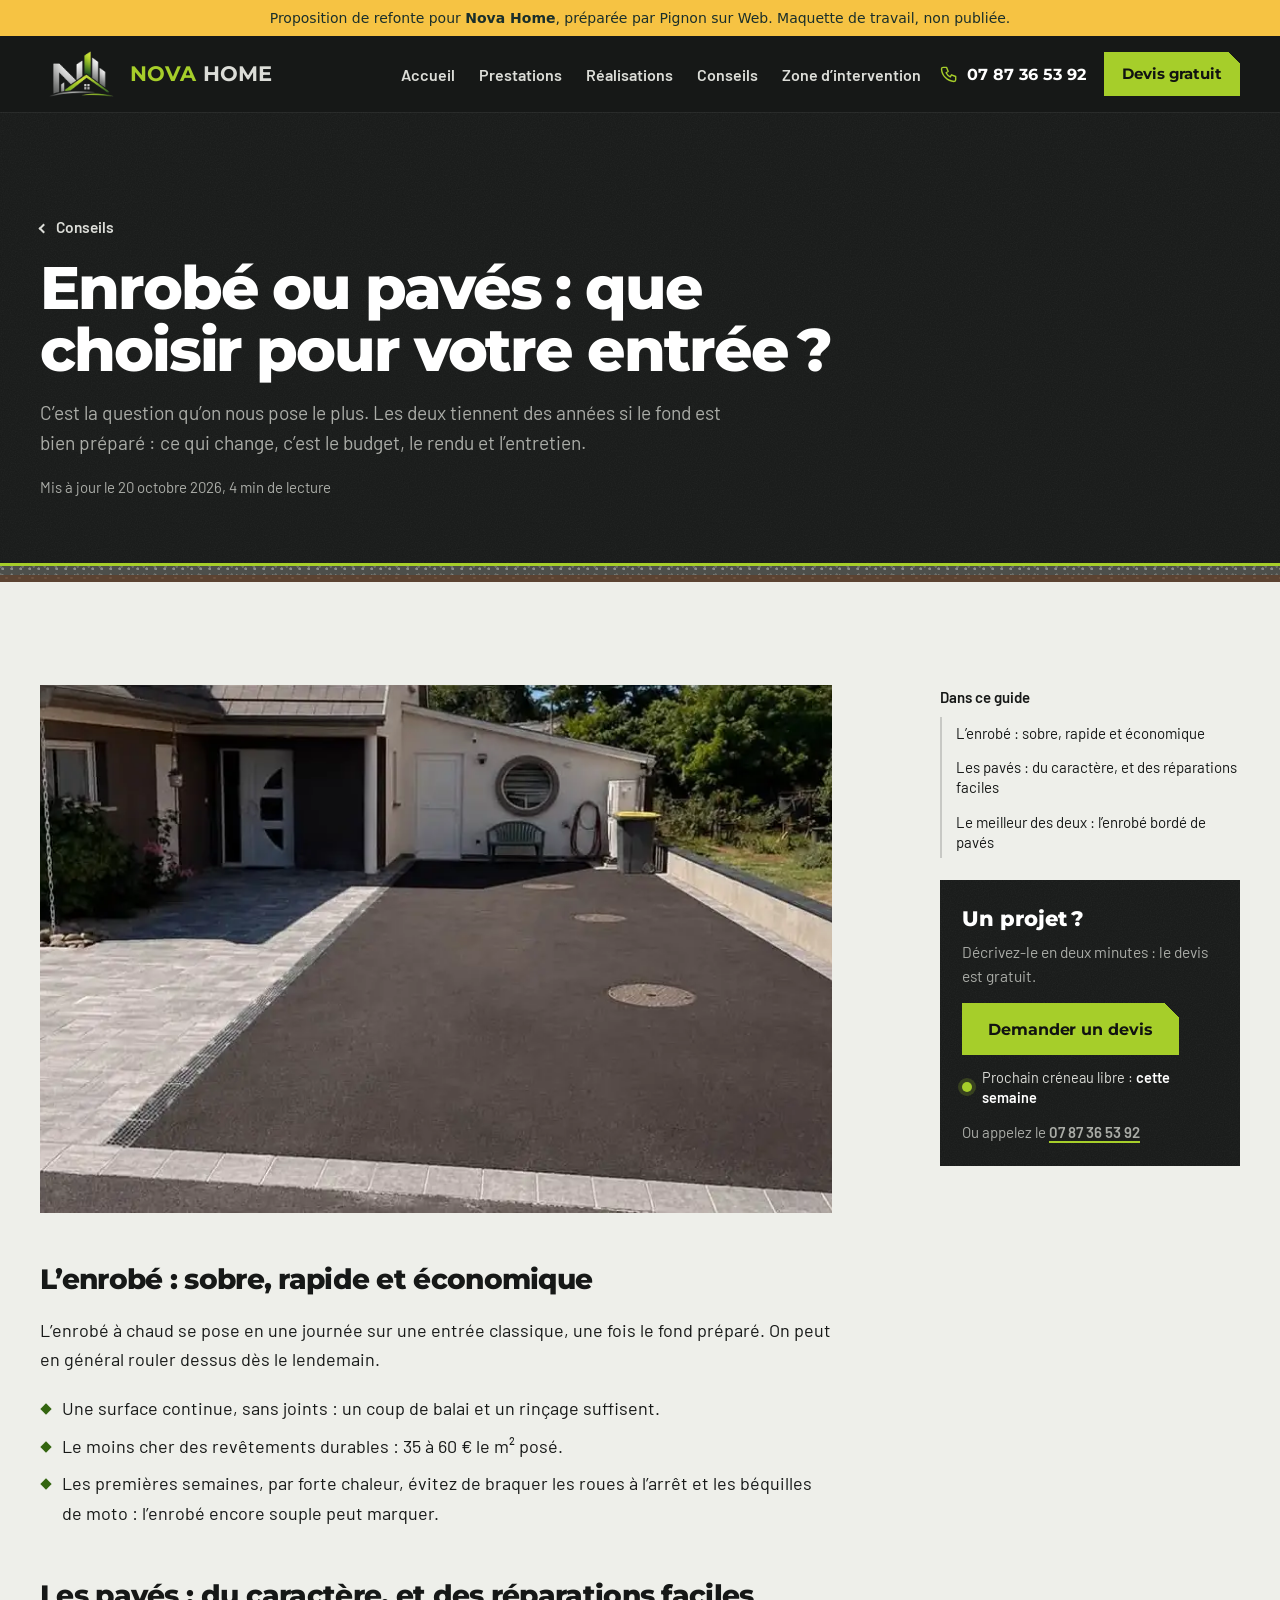
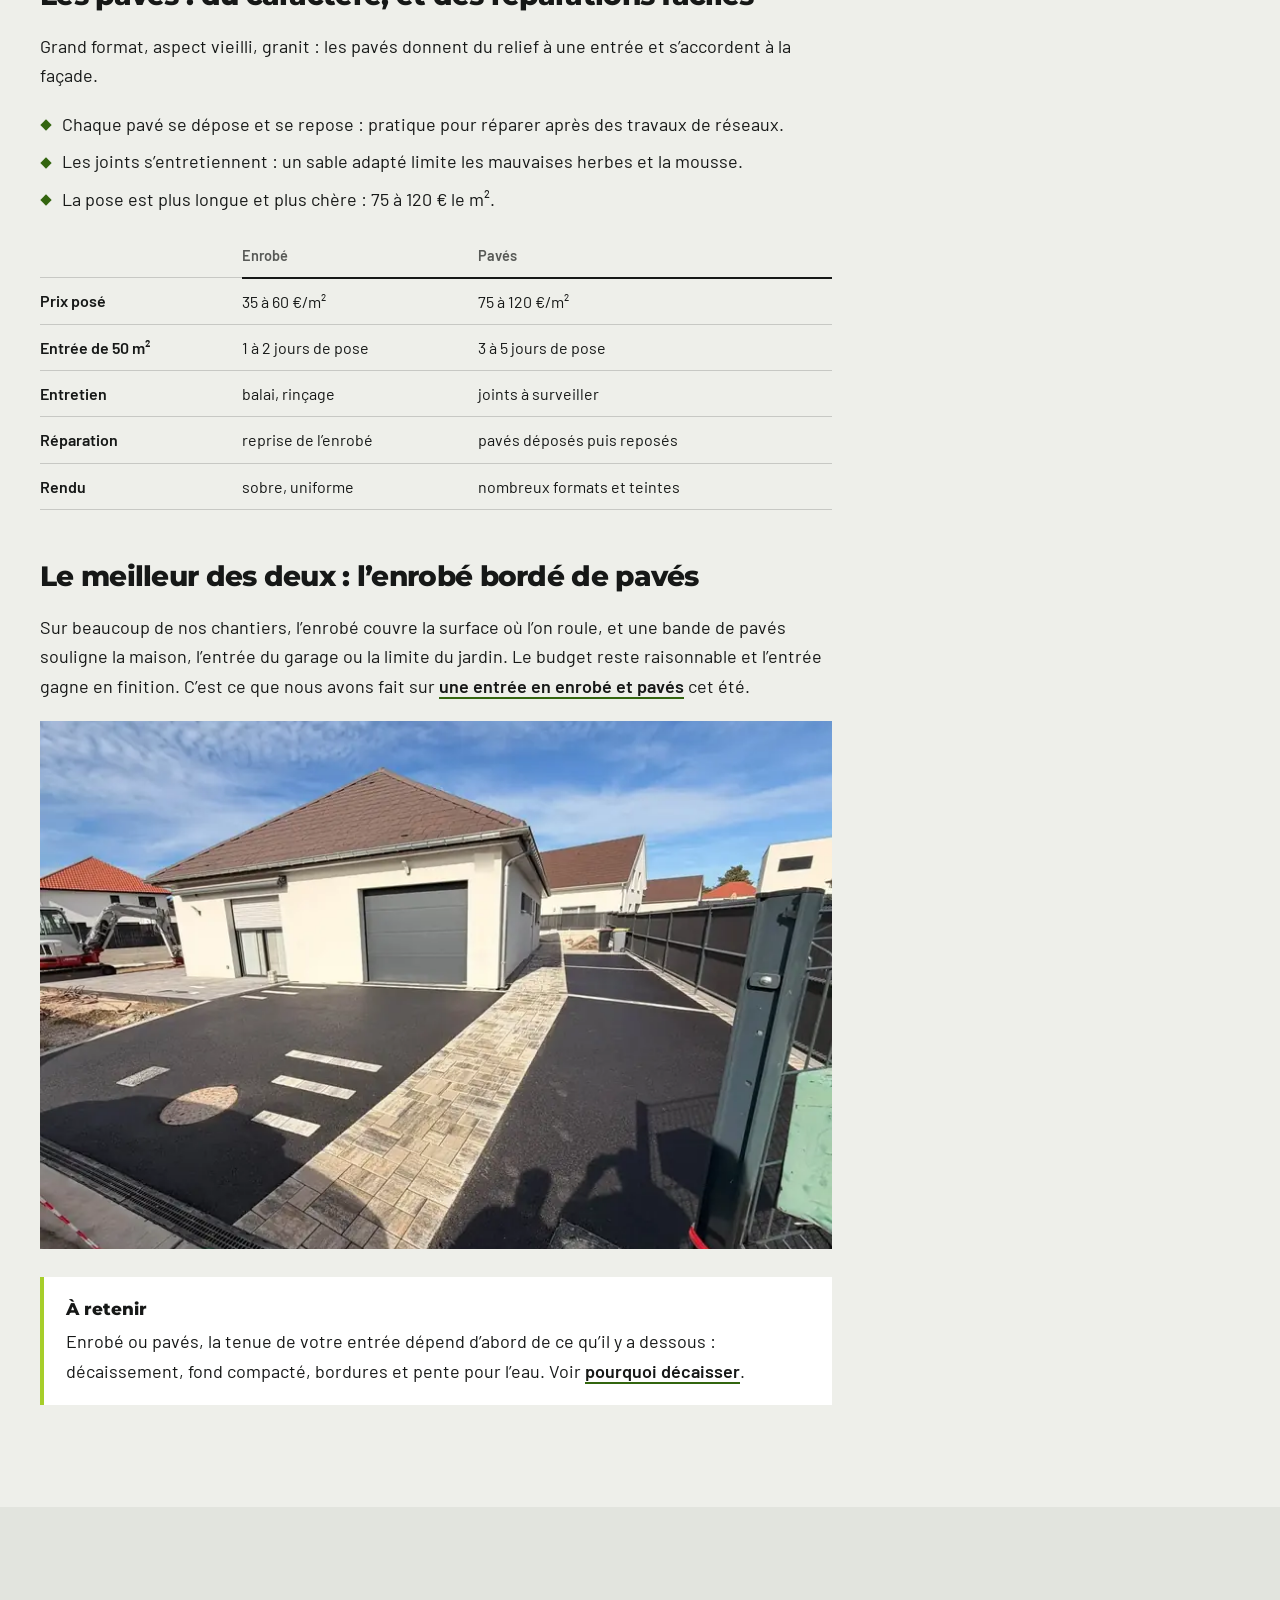
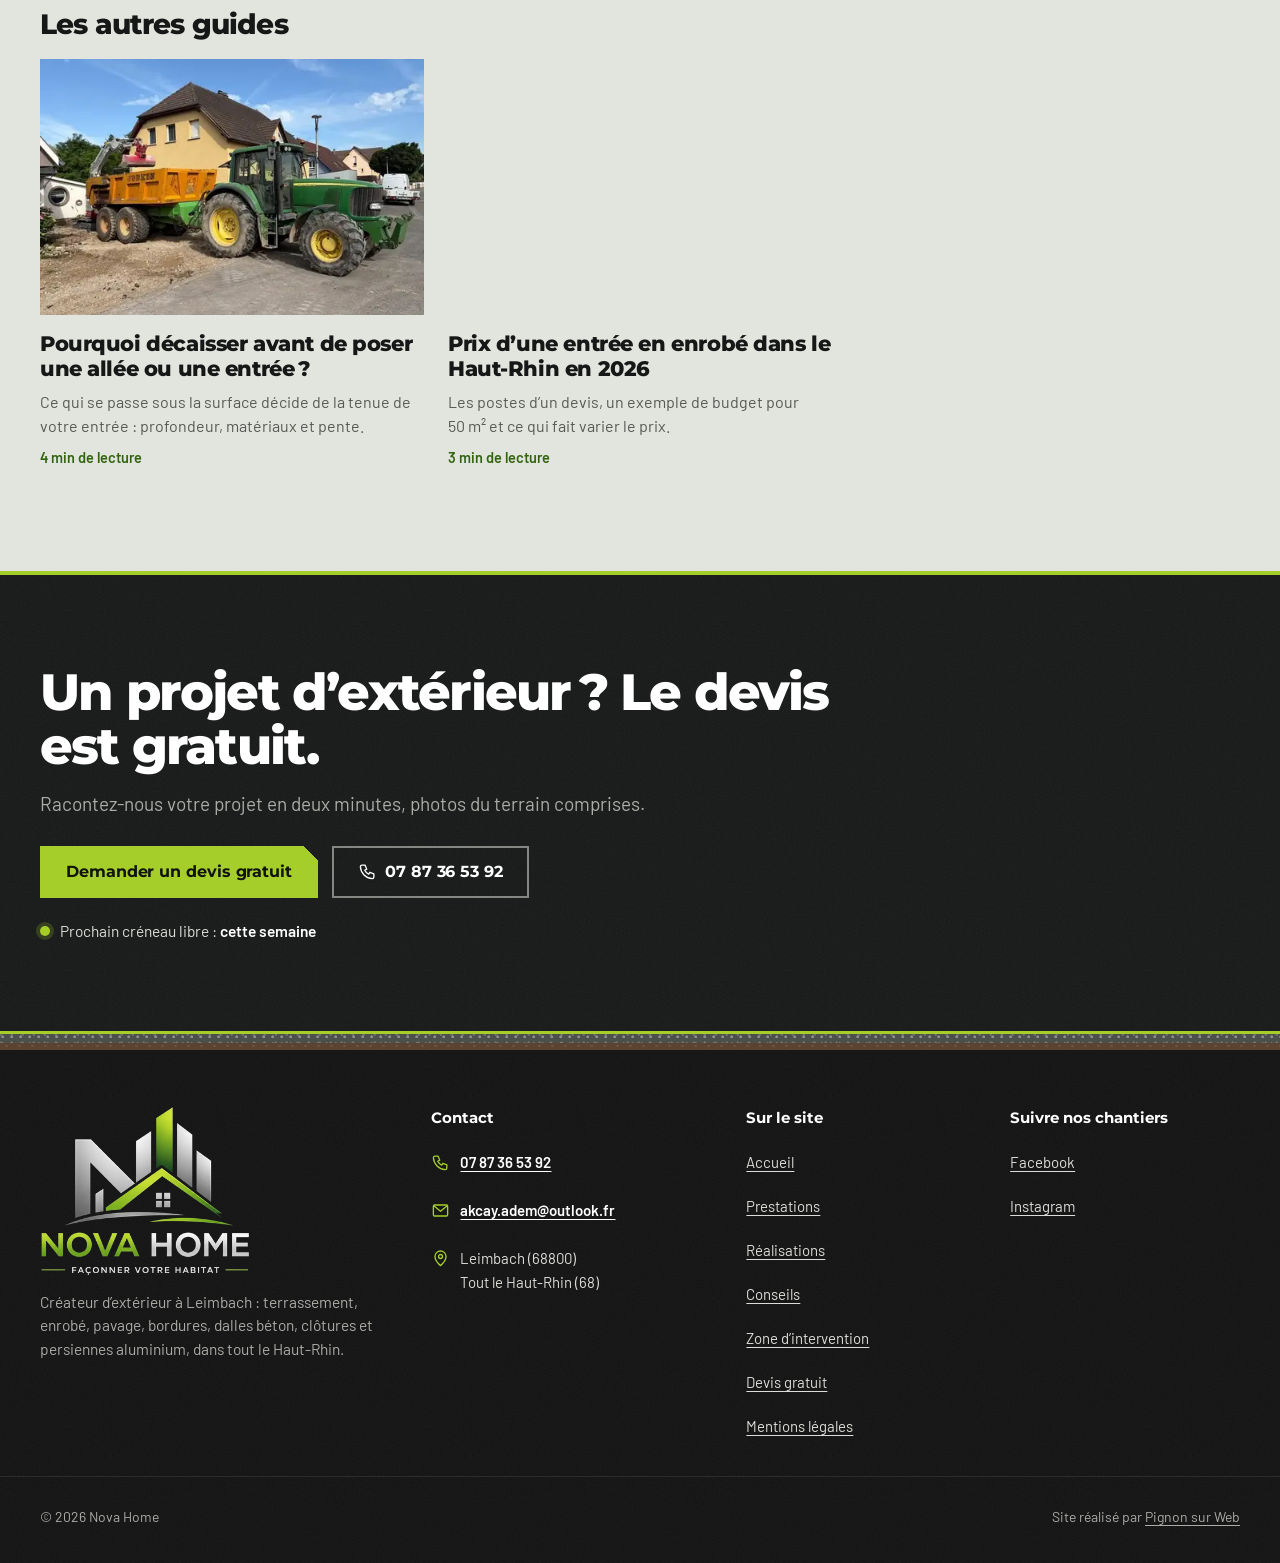
==== conseil-enrobe-ou-paves.html @ 4ab384d6 "Démo du site Nova Home (maquette) Version « maquette » générée par maquette.js à partir de clients/n" ====
<!DOCTYPE html>
<html lang="fr">
<head>
<meta charset="utf-8">
<meta name="viewport" content="width=device-width, initial-scale=1, viewport-fit=cover">
<title>Enrobé ou pavés : que choisir pour votre entrée ? | Nova Home</title>
<meta name="description" content="Prix, entretien, durée du chantier, rendu : ce qui distingue l’enrobé et les pavés pour une entrée de garage ou une cour, et pourquoi les combiner.">
<meta name="robots" content="noindex, nofollow">
<meta name="theme-color" content="#F6C343">
<link rel="icon" href="assets/img/favicon-32.png" type="image/png">
<link rel="apple-touch-icon" href="assets/img/apple-touch-icon.png">
<link rel="preload" href="assets/fonts/montserrat-latin.woff2" as="font" type="font/woff2" crossorigin>
<link rel="preload" href="assets/fonts/barlow-400.woff2" as="font" type="font/woff2" crossorigin>
<link rel="stylesheet" href="assets/css/nova.css">
<style>body{background:#EEEFEA}</style>
<meta property="og:type" content="website">
<meta property="og:title" content="Enrobé ou pavés : que choisir pour votre entrée ? | Nova Home">
<meta property="og:description" content="Prix, entretien, durée du chantier, rendu : ce qui distingue l’enrobé et les pavés pour une entrée de garage ou une cour, et pourquoi les combiner.">
<meta property="og:locale" content="fr_FR">
<script type="application/ld+json">{"@context":"https://schema.org","@type":"Article","headline":"Enrobé ou pavés : que choisir pour votre entrée ?","description":"Prix, entretien, durée du chantier, rendu : ce qui distingue l’enrobé et les pavés pour une entrée de garage ou une cour, et pourquoi les combiner.","inLanguage":"fr","author":{"@type":"Organization","name":"Nova Home"},"publisher":{"@type":"Organization","name":"Nova Home"},"datePublished":"2026-10-20","dateModified":"2026-10-20"}</script>
<script type="application/json" id="pv-infos">{"semaine":{},"fermetures":[],"feries":{"ferme":true,"ouverts":[]},"alsace":true,"annonce":{},"platDuJour":{},"commandes":{}}</script>
<script>document.documentElement.classList.add('js')</script>
<script src="assets/js/gabarit.js" defer></script>
<script src="assets/js/nova.js" defer></script>
</head>
<body class="pv-site">
<div class="pv-shell"><div class="pv pv--nova pv-page--guide pv-palette--1" style="--p-bg:#EEEFEA;--p-surface:#E2E4DE;--p-ink:#161817;--p-muted:#575956;--p-line:#C7C8C4;--p-accent:#A6CE2A;--p-on-accent:#111111;--p-accent-text:#576C17;--p-accent-soft:#E4EACF;--p-second:#33650F;--p-second-soft:#A3B892;--p-error:#B3261E;--p-ff-title:&quot;Espace fine&quot;, &#39;Montserrat&#39;, &#39;Segoe UI&#39;, system-ui, sans-serif;--p-ff-body:&quot;Espace fine&quot;, &#39;Barlow&#39;, system-ui, -apple-system, &#39;Segoe UI&#39;, sans-serif;--p-title-weight:800" data-mode="maquette" data-gabarit="nova" data-lang="fr">
<a class="pv-skip" href="#contenu">Aller au contenu</a><aside class="pv-demo-bar pv-demo-bar--maquette" aria-label="Maquette"><span>Proposition de refonte pour <strong>Nova Home</strong>, préparée par Pignon sur Web. Maquette de travail, non publiée.</span></aside><header class="pv-nav nv-nav"><div class="pv-in pv-nav-in"><a class="pv-logo nv-logo" href="index.html"><img class="nv-logo-embleme" src="assets/img/logo-embleme-210.webp" alt="" width="208" height="120" decoding="async"><span class="nv-logo-mot"><span class="nv-logo-nova">Nova</span> <span class="nv-logo-home">Home</span></span><span class="pv-sr">, retour à l'accueil</span></a><nav class="pv-menu-nav nv-menu" id="pv-menu" aria-label="Menu principal"><ul class="pv-links"><li><a href="index.html">Accueil</a></li><li><a href="prestations.html">Prestations</a></li><li><a href="realisations.html">Réalisations</a></li><li><a href="conseils.html">Conseils</a></li><li><a href="zone-intervention.html">Zone d’intervention</a></li><li class="nv-lien-devis"><a href="contact.html">Devis gratuit</a></li></ul></nav><a class="nv-nav-tel" href="tel:+33787365392"><svg class="nv-picto" viewBox="0 0 24 24" aria-hidden="true" focusable="false"><path d="M5 4h4l2 5-2.5 1.5a11 11 0 005 5L15 13l5 2v4a2 2 0 01-2 2A16 16 0 013 6a2 2 0 012-2"/></svg><span>07 87 36 53 92</span></a><a class="pv-btn pv-btn--sm nv-nav-cta" href="contact.html">Devis gratuit</a><button class="pv-burger-btn" type="button" aria-expanded="false" aria-controls="pv-menu" data-label-fermer="Fermer le menu"><span class="pv-burger" aria-hidden="true"><i></i><i></i><i></i></span><span class="pv-sr">Menu</span></button></div></header><div class="pv-annonce" data-pv-annonce role="region" aria-label="Annonce" hidden><div class="pv-in"><p data-pv-annonce-texte></p></div></div>
<main id="contenu" tabindex="-1">
<section class="pv-pagehead nv-pagehead nv-sombre nv-guide-tete"><div class="pv-in"><p class="nv-guide-retour"><a href="conseils.html">Conseils</a></p><h1 class="pv-title pv-title--page" id="titre-page">Enrobé ou pavés : que choisir pour votre entrée ?</h1><p class="pv-lead">C’est la question qu’on nous pose le plus. Les deux tiennent des années si le fond est bien préparé : ce qui change, c’est le budget, le rendu et l’entretien.</p><p class="nv-guide-infos">Mis à jour le <time datetime="2026-10-20">20 octobre 2026</time>, 4 min de lecture</p></div><div class="nv-strates" aria-hidden="true"><i></i><i></i><i></i></div></section><section class="pv-sec nv-sec-guide"><div class="pv-in nv-guide-grille"><article class="nv-guide" aria-labelledby="titre-page"><figure class="nv-g-photo nv-g-photo--une"><img class="nv-g-img" src="assets/img/entree-enrobe-paves-apres-960.webp" srcset="assets/img/entree-enrobe-paves-apres-480.webp 480w, assets/img/entree-enrobe-paves-apres-640.webp 640w, assets/img/entree-enrobe-paves-apres-960.webp 960w" sizes="(min-width: 1000px) 700px, 92vw" alt="Cour en enrobé noir bordée de pavés gris devant une maison" width="960" height="540" decoding="async"></figure><h2 class="nv-g-h2" id="l-enrobe-sobre-rapide-et-economique">L’enrobé : sobre, rapide et économique</h2><p>L’enrobé à chaud se pose en une journée sur une entrée classique, une fois le fond préparé. On peut en général rouler dessus dès le lendemain.</p><ul class="nv-g-liste"><li>Une surface continue, sans joints : un coup de balai et un rinçage suffisent.</li><li>Le moins cher des revêtements durables : 35 à 60 € le m² posé.</li><li>Les premières semaines, par forte chaleur, évitez de braquer les roues à l’arrêt et les béquilles de moto : l’enrobé encore souple peut marquer.</li></ul><h2 class="nv-g-h2" id="les-paves-du-caractere-et-des-reparations-faciles">Les pavés : du caractère, et des réparations faciles</h2><p>Grand format, aspect vieilli, granit : les pavés donnent du relief à une entrée et s’accordent à la façade.</p><ul class="nv-g-liste"><li>Chaque pavé se dépose et se repose : pratique pour réparer après des travaux de réseaux.</li><li>Les joints s’entretiennent : un sable adapté limite les mauvaises herbes et la mousse.</li><li>La pose est plus longue et plus chère : 75 à 120 € le m².</li></ul><div class="nv-g-tableau" role="region" aria-label="Tableau" tabindex="0"><table><thead><tr><td></td><th scope="col">Enrobé</th><th scope="col">Pavés</th></tr></thead><tbody><tr><th scope="row">Prix posé</th><td>35 à 60 €/m²</td><td>75 à 120 €/m²</td></tr><tr><th scope="row">Entrée de 50 m²</th><td>1 à 2 jours de pose</td><td>3 à 5 jours de pose</td></tr><tr><th scope="row">Entretien</th><td>balai, rinçage</td><td>joints à surveiller</td></tr><tr><th scope="row">Réparation</th><td>reprise de l’enrobé</td><td>pavés déposés puis reposés</td></tr><tr><th scope="row">Rendu</th><td>sobre, uniforme</td><td>nombreux formats et teintes</td></tr></tbody></table></div><h2 class="nv-g-h2" id="le-meilleur-des-deux-l-enrobe-borde-de-paves">Le meilleur des deux : l’enrobé bordé de pavés</h2><p>Sur beaucoup de nos chantiers, l’enrobé couvre la surface où l’on roule, et une bande de pavés souligne la maison, l’entrée du garage ou la limite du jardin. Le budget reste raisonnable et l’entrée gagne en finition. C’est ce que nous avons fait sur <a href="realisations.html#entree-enrobe-paves">une entrée en enrobé et pavés</a> cet été.</p><figure class="nv-g-photo"><img class="nv-g-img" src="assets/img/entree-maison-neuve-apres-960.webp" srcset="assets/img/entree-maison-neuve-apres-320.webp 320w, assets/img/entree-maison-neuve-apres-480.webp 480w, assets/img/entree-maison-neuve-apres-640.webp 640w, assets/img/entree-maison-neuve-apres-800.webp 800w, assets/img/entree-maison-neuve-apres-960.webp 960w, assets/img/entree-maison-neuve-apres-1440.webp 1440w, assets/img/entree-maison-neuve-apres-1908.webp 1908w" sizes="(min-width: 1000px) 700px, 92vw" alt="Entrée de maison neuve en enrobé avec une bande de pavés" width="960" height="720" loading="lazy" decoding="async"></figure><aside class="nv-g-retenir"><p class="nv-g-retenir-titre">À retenir</p><p>Enrobé ou pavés, la tenue de votre entrée dépend d’abord de ce qu’il y a dessous : décaissement, fond compacté, bordures et pente pour l’eau. Voir <a href="conseil-pourquoi-decaisser.html">pourquoi décaisser</a>.</p></aside></article><aside class="nv-guide-cote"><nav class="nv-guide-sommaire" aria-label="Dans ce guide"><p class="nv-guide-cote-titre">Dans ce guide</p><ol role="list"><li><a href="#l-enrobe-sobre-rapide-et-economique">L’enrobé : sobre, rapide et économique</a></li><li><a href="#les-paves-du-caractere-et-des-reparations-faciles">Les pavés : du caractère, et des réparations faciles</a></li><li><a href="#le-meilleur-des-deux-l-enrobe-borde-de-paves">Le meilleur des deux : l’enrobé bordé de pavés</a></li></ol></nav><div class="nv-guide-devis nv-sombre"><p class="nv-guide-devis-titre">Un projet ?</p><p>Décrivez-le en deux minutes : le devis est gratuit.</p><p class="pv-actions"><a class="pv-btn" href="contact.html"><span>Demander un devis</span></a></p><p class="nv-dispo nv-dispo--petit" data-nv-dispo><span class="nv-dispo-point" aria-hidden="true"></span><span>Prochain créneau libre : <strong data-nv-dispo-texte>semaine du 16 novembre</strong></span></p><p class="nv-guide-tel">Ou appelez le <a href="tel:+33787365392">07 87 36 53 92</a></p></div></aside></div></section><section class="pv-sec nv-sec-guides pv-sec--alt" aria-labelledby="titre-autres"><div class="pv-in"><h2 class="pv-h pv-h--sm" id="titre-autres">Les autres guides</h2><ul class="nv-guides" role="list"><li class="nv-guide-item"><a class="nv-guide-carte" href="conseil-pourquoi-decaisser.html"><span class="nv-guide-photo"><img class="nv-guide-img" src="assets/img/decaissement-tracteur-benne-960.webp" srcset="assets/img/decaissement-tracteur-benne-480.webp 480w, assets/img/decaissement-tracteur-benne-640.webp 640w, assets/img/decaissement-tracteur-benne-960.webp 960w, assets/img/decaissement-tracteur-benne-1200.webp 1200w" sizes="(min-width: 1240px) 384px, (min-width: 800px) 31vw, 92vw" alt="Tracteur et benne pendant le décaissement d’une entrée" width="960" height="720" loading="lazy" decoding="async"></span><h3 class="nv-guide-titre">Pourquoi décaisser avant de poser une allée ou une entrée ?</h3><span class="nv-guide-resume">Ce qui se passe sous la surface décide de la tenue de votre entrée : profondeur, matériaux et pente.</span><span class="nv-guide-meta">4 min de lecture</span></a></li><li class="nv-guide-item"><a class="nv-guide-carte" href="conseil-prix-entree-enrobe.html"><span class="nv-guide-photo"><img class="nv-guide-img" src="assets/img/entree-maison-neuve-apres-960.webp" srcset="assets/img/entree-maison-neuve-apres-320.webp 320w, assets/img/entree-maison-neuve-apres-480.webp 480w, assets/img/entree-maison-neuve-apres-640.webp 640w, assets/img/entree-maison-neuve-apres-800.webp 800w, assets/img/entree-maison-neuve-apres-960.webp 960w, assets/img/entree-maison-neuve-apres-1440.webp 1440w, assets/img/entree-maison-neuve-apres-1908.webp 1908w" sizes="(min-width: 1240px) 384px, (min-width: 800px) 31vw, 92vw" alt="Entrée de maison neuve en enrobé avec une bande de pavés" width="960" height="720" loading="lazy" decoding="async"></span><h3 class="nv-guide-titre">Prix d’une entrée en enrobé dans le Haut-Rhin en 2026</h3><span class="nv-guide-resume">Les postes d’un devis, un exemple de budget pour 50 m² et ce qui fait varier le prix.</span><span class="nv-guide-meta">3 min de lecture</span></a></li></ul></div></section><section class="nv-appel nv-sombre" aria-labelledby="titre-bandeau"><div class="pv-in nv-appel-in"><h2 class="nv-appel-titre" id="titre-bandeau">Un projet d’extérieur ? Le devis est gratuit.</h2><p class="nv-appel-texte">Racontez-nous votre projet en deux minutes, photos du terrain comprises.</p><p class="pv-actions"><a class="pv-btn" href="contact.html"><span>Demander un devis gratuit</span></a><a class="pv-btn pv-btn--ghost" href="tel:+33787365392"><svg class="nv-picto nv-picto--btn" viewBox="0 0 24 24" aria-hidden="true" focusable="false"><path d="M5 4h4l2 5-2.5 1.5a11 11 0 005 5L15 13l5 2v4a2 2 0 01-2 2A16 16 0 013 6a2 2 0 012-2"/></svg><span><span class="pv-sr">Appeler le </span>07 87 36 53 92</span></a></p><p class="nv-dispo nv-dispo--bandeau" data-nv-dispo><span class="nv-dispo-point" aria-hidden="true"></span><span>Prochain créneau libre : <strong data-nv-dispo-texte>semaine du 16 novembre</strong></span></p></div></section>
</main>
<footer class="pv-foot nv-pied"><div class="nv-strates" aria-hidden="true"><i></i><i></i><i></i></div><div class="pv-in nv-pied-grille"><div class="nv-pied-id"><img class="nv-pied-logo" src="assets/img/logo-complet-370.webp" alt="Nova Home, façonner votre habitat" width="370" height="300" loading="lazy" decoding="async"><p class="nv-pied-quoi">Créateur d’extérieur à Leimbach : terrassement, enrobé, pavage, bordures, dalles béton, clôtures et persiennes aluminium, dans tout le Haut-Rhin.</p></div><div><h2 class="pv-foot-title">Contact</h2><ul class="nv-pied-coords"><li><svg class="nv-picto" viewBox="0 0 24 24" aria-hidden="true" focusable="false"><path d="M5 4h4l2 5-2.5 1.5a11 11 0 005 5L15 13l5 2v4a2 2 0 01-2 2A16 16 0 013 6a2 2 0 012-2"/></svg><a href="tel:+33787365392">07 87 36 53 92</a></li><li><svg class="nv-picto" viewBox="0 0 24 24" aria-hidden="true" focusable="false"><rect x="3" y="5" width="18" height="14" rx="1.5"/><path d="M3.5 6l8.5 7 8.5-7"/></svg><a href="mailto:akcay.adem@outlook.fr">akcay.adem@outlook.fr</a></li><li><svg class="nv-picto" viewBox="0 0 24 24" aria-hidden="true" focusable="false"><path d="M12 21s-7-6.2-7-11.5a7 7 0 0114 0C19 14.8 12 21 12 21z"/><circle cx="12" cy="9.5" r="2.5"/></svg><span>Leimbach (68800)<br>Tout le Haut-Rhin (68)</span></li></ul></div><nav aria-label="Pied de page"><h2 class="pv-foot-title">Sur le site</h2><ul class="pv-foot-links"><li><a href="index.html">Accueil</a></li><li><a href="prestations.html">Prestations</a></li><li><a href="realisations.html">Réalisations</a></li><li><a href="conseils.html">Conseils</a></li><li><a href="zone-intervention.html">Zone d’intervention</a></li><li><a href="contact.html">Devis gratuit</a></li><li><a href="mentions-legales.html">Mentions légales</a></li></ul></nav><div><h2 class="pv-foot-title">Suivre nos chantiers</h2><ul class="pv-foot-links"><li><a href="https://www.facebook.com/p/Nova-Home-61587917066312/" rel="noopener" target="_blank">Facebook<span class="pv-sr"> (nouvel onglet)</span></a></li><li><a href="https://www.instagram.com/nova.home688/" rel="noopener" target="_blank">Instagram<span class="pv-sr"> (nouvel onglet)</span></a></li></ul></div></div><div class="pv-in pv-foot-bottom"><span>© 2026 Nova Home</span><span>Site réalisé par <a href="https://www.pignonsurweb.fr">Pignon sur Web</a></span></div><script type="application/json" id="nv-dispo">{"semaines":[{"du":"2026-10-26","etat":"complet"},{"du":"2026-11-02","etat":"complet"},{"du":"2026-11-09","etat":"complet"},{"du":"2026-11-16","etat":"places"},{"du":"2026-11-23","etat":"libre"},{"du":"2026-11-30","etat":"libre"}]}</script></footer>
<nav class="pv-actionbar nv-actionbar" aria-label="Actions rapides"><a class="pv-btn pv-btn--ghost" href="tel:+33787365392"><svg class="nv-picto nv-picto--btn" viewBox="0 0 24 24" aria-hidden="true" focusable="false"><path d="M5 4h4l2 5-2.5 1.5a11 11 0 005 5L15 13l5 2v4a2 2 0 01-2 2A16 16 0 013 6a2 2 0 012-2"/></svg><span>Appeler</span></a><a class="pv-btn" href="contact.html"><span>Devis gratuit</span></a></nav>
</div></div>
</body>
</html>
---- assets/css/nova.css ----
@font-face{font-family:"Bodoni Moda";src:url("../fonts/bodoni-moda.woff2") format("woff2");font-weight:400 900;font-style:normal;font-display:swap}@font-face{font-family:"Karla";src:url("../fonts/karla.woff2") format("woff2");font-weight:200 800;font-style:normal;font-display:swap}@font-face{font-family:"Bodoni Moda";src:url("../fonts/bodoni-moda-italic.woff2") format("woff2");font-weight:400 900;font-style:italic;font-display:swap}@font-face{font-family:"Bricolage Grotesque";src:url("../fonts/bricolage-grotesque.woff2") format("woff2");font-weight:200 800;font-style:normal;font-display:swap}@font-face{font-family:"Alfa Slab One";src:url("../fonts/alfa-slab-one.woff2") format("woff2");font-weight:400;font-style:normal;font-display:swap}@font-face{font-family:"Archivo";src:url("../fonts/archivo.woff2") format("woff2");font-weight:100 900;font-style:normal;font-display:swap}@font-face{font-family:"Young Serif";src:url("../fonts/young-serif.woff2") format("woff2");font-weight:400;font-style:normal;font-display:swap}@font-face{font-family:"Figtree";src:url("../fonts/figtree.woff2") format("woff2");font-weight:300 900;font-style:normal;font-display:swap}@font-face{font-family:"Epilogue";src:url("../fonts/epilogue.woff2") format("woff2");font-weight:100 900;font-style:normal;font-display:swap}@font-face{font-family:"IBM Plex Mono";src:url("../fonts/ibm-plex-mono-400.woff2") format("woff2");font-weight:400;font-style:normal;font-display:swap}@font-face{font-family:"IBM Plex Mono";src:url("../fonts/ibm-plex-mono-500.woff2") format("woff2");font-weight:500;font-style:normal;font-display:swap}@font-face{font-family:"Barlow Condensed";src:url("../fonts/barlow-condensed-700.woff2") format("woff2");font-weight:700;font-style:normal;font-display:swap}@font-face{font-family:"Barlow";src:url("../fonts/barlow-400.woff2") format("woff2");font-weight:400;font-style:normal;font-display:swap}@font-face{font-family:"Barlow Condensed";src:url("../fonts/barlow-condensed-800.woff2") format("woff2");font-weight:800;font-style:normal;font-display:swap}@font-face{font-family:"Barlow Condensed";src:url("../fonts/barlow-condensed-600.woff2") format("woff2");font-weight:600;font-style:normal;font-display:swap}@font-face{font-family:"Barlow Condensed";src:url("../fonts/barlow-condensed-500.woff2") format("woff2");font-weight:500;font-style:normal;font-display:swap}@font-face{font-family:"Barlow";src:url("../fonts/barlow-500.woff2") format("woff2");font-weight:500;font-style:normal;font-display:swap}@font-face{font-family:"Barlow";src:url("../fonts/barlow-600.woff2") format("woff2");font-weight:600;font-style:normal;font-display:swap}@font-face{font-family:"Barlow";src:url("../fonts/barlow-700.woff2") format("woff2");font-weight:700;font-style:normal;font-display:swap}@font-face{font-family:"Cormorant Garamond";src:url("../fonts/cormorant-garamond.woff2") format("woff2");font-weight:300 700;font-style:normal;font-display:swap}@font-face{font-family:"Jost";src:url("../fonts/jost.woff2") format("woff2");font-weight:100 900;font-style:normal;font-display:swap}@font-face{font-family:"Cormorant Garamond";src:url("../fonts/cormorant-garamond-italic.woff2") format("woff2");font-weight:300 700;font-style:italic;font-display:swap}@font-face{font-family:"Newsreader";src:url("../fonts/newsreader.woff2") format("woff2");font-weight:200 800;font-style:normal;font-display:swap}@font-face{font-family:"Public Sans";src:url("../fonts/public-sans.woff2") format("woff2");font-weight:100 900;font-style:normal;font-display:swap}@font-face{font-family:"Newsreader";src:url("../fonts/newsreader-italic.woff2") format("woff2");font-weight:200 800;font-style:italic;font-display:swap}@font-face{font-family:"Espace fine";src:local("Arial"),local("ArialMT"),local("Helvetica Neue"),local("HelveticaNeue"),local("Helvetica"),local("Roboto"),local("Noto Sans"),local("NotoSans-Regular"),local("DejaVu Sans"),local("DejaVuSans"),local("Liberation Sans");unicode-range:U+202F}html{-webkit-text-size-adjust:100%;text-size-adjust:100%;scroll-padding-top:88px;-webkit-tap-highlight-color:transparent}@supports (interpolate-size:allow-keywords){:root{interpolate-size:allow-keywords}}body.pv-site{margin:0;--pv-ease-out:cubic-bezier(0.23,1,0.32,1);--pv-ease-in-out:cubic-bezier(0.77,0,0.175,1);--pv-press:110ms;--pv-dur:160ms;--pv-ui:200ms;--pv-ui-out:150ms}.pv{--p-bg:#FFFFFF;--p-surface:#F2F2F2;--p-ink:#1A1A1A;--p-muted:#555555;--p-line:#DDDDDD;--p-accent:#333333;--p-on-accent:#FFFFFF;--p-accent-text:#333333;--p-accent-soft:#EEEEEE;--p-second:#999999;--p-second-soft:#DDDDDD;--p-ff-title:Georgia,serif;--p-ff-body:system-ui,sans-serif;--p-title-weight:700;--pv-max:1180px;--pv-gutter:clamp(20px,4vw,40px);--pv-sec-y:clamp(56px,8vw,112px);--pv-radius:10px;min-height:100vh;display:flex;flex-direction:column;background:var(--p-bg);color:var(--p-ink);font-family:var(--p-ff-body);font-size:17px;line-height:1.6;overflow-wrap:break-word;-webkit-font-smoothing:antialiased}@media (min-width:900px){.pv{font-size:18px}}.pv *,.pv *::before,.pv *::after{box-sizing:border-box}.pv main{flex:1}:where(.pv) :where(h1,h2,h3,h4,p,figure,blockquote,ul,ol,dl,dd,table){margin:0}:where(.pv) :where(ul,ol)[class]{list-style:none;padding:0}:where(.pv) a{color:inherit;text-underline-offset:0.2em}.pv img,.pv svg{display:block;max-width:100%}:where(.pv) img{height:auto}:where(.pv) :where(button,input,select,textarea){font:inherit;color:inherit}.pv :focus-visible{outline:3px solid var(--p-accent-text);outline-offset:3px;border-radius:3px}.pv main:focus{outline:none}.pv-site button,.pv-site summary,.pv-site .pv-btn{touch-action:manipulation;-webkit-user-select:none;user-select:none}@media (prefers-reduced-motion:no-preference){html{scroll-behavior:smooth}}.pv-sr{position:absolute !important;width:1px;height:1px;padding:0;margin:-1px;overflow:hidden;clip:rect(0 0 0 0);white-space:nowrap;border:0}.pv-skip{position:absolute;left:12px;top:-80px;z-index:100;padding:10px 14px;border-radius:6px;background:var(--p-ink);color:var(--p-bg);font-weight:700}.pv-skip:focus{top:12px}.pv-todo{padding:0 0.3em;border-radius:3px;background:#FFE08A;color:#4A3500;outline:1px dashed #8A6200;font-weight:700}.pv-demo-bar{display:flex;flex-wrap:wrap;align-items:center;justify-content:center;gap:2px 20px;padding:8px max(20px,env(safe-area-inset-right,0px)) 8px max(20px,env(safe-area-inset-left,0px));background:#1A2F2B;color:#FFFFFF;text-align:center;font:500 14px/1.45 "Instrument Sans",system-ui,-apple-system,"Segoe UI",Roboto,Arial,sans-serif}.pv-demo-bar a{display:inline-flex;align-items:center;min-height:44px;color:#F6C343;font-weight:700}.pv-demo-bar a:focus-visible{outline-color:#F6C343}.pv-demo-bar--maquette{background:#F6C343;color:#1A2F2B}.pv-demo-retour{padding:0 14px;border-radius:999px;box-shadow:inset 0 0 0 1px rgb(246 195 67 / 0.55);text-decoration:none;gap:6px}.pv-nav{transition:top 260ms var(--pv-ease-out)}@media (prefers-reduced-motion:reduce){.pv-nav{transition:none}}.demo-flottant{position:fixed;inset:0 0 auto;z-index:49;display:flex;align-items:center;justify-content:center;gap:4px 18px;min-height:44px;padding:4px max(14px,env(safe-area-inset-right,0px)) 4px max(14px,env(safe-area-inset-left,0px));background:rgb(26 47 43 / 0.97);color:#FFFFFF;font:500 14px/1.35 "Instrument Sans",system-ui,-apple-system,"Segoe UI",Roboto,Arial,sans-serif;box-shadow:0 6px 18px -10px rgb(0 0 0 / 0.5);translate:0 -105%;visibility:hidden;transition:translate 260ms cubic-bezier(0.23,1,0.32,1),visibility 0s linear 260ms}.demo-flottant.est-visible{translate:0 0;visibility:visible;transition:translate 260ms cubic-bezier(0.23,1,0.32,1),visibility 0s}.demo-flottant a{display:inline-flex;align-items:center;gap:6px;min-height:36px;color:#F6C343;font-weight:700;text-decoration:none;white-space:nowrap}.demo-flottant .pv-demo-retour,.demo-flottant .demo__retour{padding:0 12px;border-radius:999px;box-shadow:inset 0 0 0 1px rgb(246 195 67 / 0.55)}.demo-flottant__texte{opacity:0.9}@media (max-width:620px){.demo-flottant{justify-content:space-between}.demo-flottant__texte{display:none}}@media (max-width:440px){.demo-flottant .demo-flottant__action{display:none}.demo-flottant__texte{display:inline;font-size:13px;white-space:nowrap}.demo-flottant__long{display:none}}@media (min-width:441px){.demo-flottant__mini{display:none}}@media (prefers-reduced-motion:reduce){.demo-flottant,.demo-flottant.est-visible{translate:none;transition:visibility 0s}}@media print{.demo-flottant{display:none}}.pv-apercu .pv-demo-bar,.pv-apercu .pv-actionbar{display:none}.pv .psw-art .k{fill:var(--p-bg)}.pv .psw-art .s{fill:var(--p-surface)}.pv .psw-art .i{fill:var(--p-ink)}.pv .psw-art .a{fill:var(--p-accent)}.pv .psw-art .b{fill:var(--p-second)}.pv .psw-art .m{fill:var(--p-accent-soft)}.pv .psw-art .n{fill:var(--p-second-soft)}.pv .psw-art .sa{stroke:var(--p-accent)}.pv .psw-art .sb{stroke:var(--p-second)}.pv .psw-art .si{stroke:var(--p-ink)}.pv .psw-art .sk{stroke:var(--p-bg)}.pv-in{width:100%;max-width:calc(var(--pv-max) + 2 * var(--pv-gutter));margin-inline:auto;padding-inline:max(var(--pv-gutter),env(safe-area-inset-left,0px)) max(var(--pv-gutter),env(safe-area-inset-right,0px))}.pv-narrow{max-width:calc(780px + 2 * var(--pv-gutter))}.pv-sec{padding-block:var(--pv-sec-y)}.pv-sec--alt{background:var(--p-surface)}.pv-two{display:grid;gap:32px}@media (min-width:760px){.pv-two{grid-template-columns:1fr 1fr;gap:clamp(32px,5vw,72px)}}.pv-two--media{align-items:center}.pv .pv-solo{grid-template-columns:minmax(0,1fr)}.pv .pv-solo>:empty{display:none}.pv-title,.pv-h,.pv-h3,.pv-band-title,.pv-foot-name,.pv-logo,.pv-product-name,.pv-person-name{font-family:var(--p-ff-title);font-weight:var(--p-title-weight);text-wrap:balance}.pv-title{font-size:clamp(36px,6.4vw,76px);line-height:1.03;letter-spacing:-0.015em}.pv-title--page{font-size:clamp(34px,5.4vw,64px)}.pv-h{margin-bottom:clamp(24px,3vw,40px);font-size:clamp(28px,3.8vw,46px);line-height:1.08;letter-spacing:-0.01em}.pv-h--sm{font-size:clamp(22px,2.4vw,28px);margin-bottom:20px}.pv-h3{display:flex;align-items:center;gap:8px;font-size:21px;line-height:1.25}.pv-kicker{font-size:15px;font-weight:600;color:var(--p-accent-text)}.pv-lead{max-width:34em;font-size:clamp(18px,1.6vw,21px);line-height:1.55;color:var(--p-muted)}.pv-txt,.pv-p{color:var(--p-muted)}.pv-p{max-width:40em;margin-bottom:24px}.pv-note{font-size:14px;color:var(--p-muted)}.pv-note--page{margin:0 0 40px}.pv-prose{max-width:40em}.pv-prose>* + *{margin-top:0.9em}.pv-prose p{color:var(--p-muted)}.pv-prose h2:not(.pv-h){margin-top:1.6em;font-family:var(--p-ff-title);font-weight:var(--p-title-weight);font-size:1.35em;color:var(--p-ink)}.pv-prose>h2:first-child,.pv-prose>.pv-h{margin-top:0}.pv-more{margin-top:36px}.pv-ico{width:24px;height:24px;flex:none;fill:none;stroke:currentColor;stroke-width:1.8;stroke-linecap:round;stroke-linejoin:round}.pv-ico--sm{width:18px;height:18px;margin-top:3px;color:var(--p-accent-text)}.pv-ico--btn{width:18px;height:18px}.pv-ico--logo{width:20px;height:20px}.pv-btn{display:inline-flex;align-items:center;justify-content:center;gap:8px;min-height:48px;padding:12px 22px;border:0;border-radius:var(--pv-radius);background:var(--p-accent);color:var(--p-on-accent);font-size:16px;font-weight:700;line-height:1.2;text-align:center;text-decoration:none;cursor:pointer;transition:filter var(--pv-dur) ease,transform var(--pv-dur) var(--pv-ease-out),background-color var(--pv-dur) ease,color var(--pv-dur) ease}@media (hover:hover) and (pointer:fine){.pv-btn:hover{filter:brightness(1.08)}}.pv-btn:active{transform:scale(0.97);transition-duration:var(--pv-press)}.pv-btn--ghost{background:transparent;color:var(--p-ink);box-shadow:inset 0 0 0 2px currentColor}.pv-btn--inverse{background:var(--p-on-accent);color:var(--p-accent)}.pv-btn--sm{min-height:44px;padding:8px 16px;font-size:15px}.pv-btn[aria-busy="true"]::before{content:"";flex:none;width:1em;height:1em;border:2px solid currentColor;border-right-color:transparent;border-radius:50%;animation:pv-tourne 650ms linear infinite}@keyframes pv-tourne{to{transform:rotate(1turn)}}.pv-actions{display:flex;flex-wrap:wrap;gap:12px}.pv-nav{position:sticky;top:var(--demo-dec,0px);z-index:40;background:var(--p-bg);border-bottom:1px solid var(--p-line)}.pv-nav-in{position:relative;display:flex;align-items:center;gap:20px;min-height:72px}.pv-logo{display:inline-flex;align-items:center;gap:10px;min-height:44px;margin-right:auto;font-size:22px;line-height:1.05;text-decoration:none}.pv-logo-img{height:44px;width:auto;max-width:180px;object-fit:contain}.pv-logo-mark{display:grid;place-items:center;flex:none;width:36px;height:36px;border-radius:9px;background:var(--p-accent);color:var(--p-on-accent)}.pv-links{display:flex;gap:6px 26px;font-size:16px;font-weight:600}.pv-links a{display:inline-flex;align-items:center;min-height:44px;text-decoration:none;transition:opacity var(--pv-dur) ease}@media (hover:hover) and (pointer:fine){.pv-links a:hover{text-decoration:underline;text-decoration-thickness:2px}}.pv-links a:active{opacity:0.6}.pv-links a[aria-current="page"]{text-decoration:underline;text-decoration-thickness:2px;text-decoration-color:var(--p-accent)}.pv-burger-btn{display:none;place-items:center;width:44px;height:44px;padding:0;border:2px solid var(--p-line);border-radius:10px;background:transparent;color:var(--p-ink);cursor:pointer;transition:transform var(--pv-dur) var(--pv-ease-out)}.pv-burger-btn:active{transform:scale(0.94);transition-duration:var(--pv-press)}.pv-burger{display:grid;gap:4px;width:20px}.pv-burger i{height:2px;border-radius:2px;background:currentColor;transition:transform var(--pv-ui) var(--pv-ease-in-out),opacity var(--pv-ui-out) ease}.pv-burger-btn[aria-expanded="true"] .pv-burger i:nth-child(1){transform:translateY(6px) rotate(45deg)}.pv-burger-btn[aria-expanded="true"] .pv-burger i:nth-child(2){opacity:0}.pv-burger-btn[aria-expanded="true"] .pv-burger i:nth-child(3){transform:translateY(-6px) rotate(-45deg)}@media (max-width:859px){.js .pv-burger-btn{display:inline-grid}.js .pv-nav-cta{display:none}.js .pv-menu-nav{position:absolute;top:100%;left:0;right:0;padding:8px max(20px,env(safe-area-inset-right,0px)) 20px max(20px,env(safe-area-inset-left,0px));background:var(--p-bg);border-bottom:1px solid var(--p-line);box-shadow:0 18px 30px -18px rgb(0 0 0 / 0.35);transform:translateY(-8px);opacity:0;visibility:hidden;transition:opacity var(--pv-ui-out) var(--pv-ease-out),transform var(--pv-ui-out) var(--pv-ease-out),visibility 0s linear var(--pv-ui-out)}.js .pv-menu-nav[data-open]{transform:none;opacity:1;visibility:visible;transition:opacity var(--pv-ui) var(--pv-ease-out),transform var(--pv-ui) var(--pv-ease-out),visibility 0s}.js .pv-menu-nav .pv-links{display:grid;gap:0}.js .pv-menu-nav .pv-links a{display:flex;width:100%;min-height:54px;border-bottom:1px solid var(--p-line);font-size:18px}html:not(.js) .pv-nav-in{flex-wrap:wrap;padding-block:8px}html:not(.js) .pv-links{flex-wrap:wrap}}[data-instant],[data-instant] *,[data-instant]::details-content{transition-duration:0ms !important;transition-delay:0ms !important}.pv-hero{position:relative;display:grid;align-items:end;min-height:min(86svh,760px);overflow:hidden;background:var(--p-ink);color:var(--p-bg);isolation:isolate}.pv-hero-media{position:absolute;inset:0;z-index:-1}.pv-hero-photo{width:100%;height:100%;object-fit:cover}.pv-hero-media::after{content:"";position:absolute;inset:0;background:linear-gradient(0deg,rgb(0 0 0 / 0.72),rgb(0 0 0 / 0.12) 70%)}.pv-hero-in{padding-block:120px clamp(40px,7vw,88px)}.pv-hero-text{display:grid;gap:18px;max-width:760px}.pv-hero .pv-kicker,.pv-hero .pv-lead{color:inherit}.pv-hero .pv-btn--ghost{color:inherit}.pv-grid3{display:grid;gap:16px}@media (min-width:700px){.pv-grid3{grid-template-columns:repeat(3,1fr);gap:24px}}.pv-card{display:grid;gap:10px;align-content:start;padding:26px;border-radius:var(--pv-radius);background:var(--p-surface)}.pv-sec--alt .pv-card{background:var(--p-bg)}.pv-card--line{background:transparent;border:1px solid var(--p-line)}.pv-card-ico{display:grid;place-items:center;width:48px;height:48px;border-radius:12px;background:var(--p-accent-soft);color:var(--p-accent-text)}.pv-card--line>.pv-ico{color:var(--p-accent-text)}.pv-media-img{width:100%;aspect-ratio:4 / 5;object-fit:cover;border-radius:var(--pv-radius)}.pv-menu{display:grid;gap:16px;max-width:760px}.pv-menu-row{display:flex;align-items:baseline;gap:12px}.pv-menu-name{display:grid;font-weight:600}.pv-menu-name small{font-size:14px;font-weight:400;color:var(--p-muted)}.pv-menu-dots{flex:1;min-width:16px;border-bottom:2px dotted color-mix(in srgb,var(--p-ink) 30%,transparent);transform:translateY(-6px)}.pv-menu-price{font-family:var(--p-ff-title);font-weight:var(--p-title-weight);font-size:19px;color:var(--p-accent-text);white-space:nowrap;font-variant-numeric:tabular-nums}.pv-products{display:grid;grid-template-columns:repeat(auto-fill,minmax(min(100%,240px),1fr));gap:24px}.pv-product{display:grid;gap:12px;align-content:start}.pv-product-media{position:relative;overflow:hidden;border-radius:var(--pv-radius)}.pv-product-img{width:100%;aspect-ratio:4 / 5;object-fit:cover}.pv-product-body{display:grid;gap:4px}.pv-product-name{font-size:20px;line-height:1.2}.pv-product-detail{font-size:15px;color:var(--p-muted)}.pv-product-price{font-weight:700;color:var(--p-accent-text);font-variant-numeric:tabular-nums}.pv-product--texte{padding:22px;border:1px solid var(--p-line);border-radius:var(--pv-radius)}.pv-products--projets{grid-template-columns:1fr}@media (min-width:640px){.pv-products--projets{grid-template-columns:repeat(2,1fr)}}.pv-products--projets .pv-product-img{aspect-ratio:4 / 3}.pv-team{display:grid;grid-template-columns:repeat(auto-fill,minmax(min(100%,220px),1fr));gap:28px}.pv-person{display:grid;gap:6px;align-content:start}.pv-avatar{width:100%;max-width:220px;aspect-ratio:1;object-fit:cover;border-radius:var(--pv-radius);margin-bottom:8px}.pv-person-name{font-size:20px}.pv-person-role{font-size:15px;color:var(--p-muted)}.pv-zone{display:grid;gap:14px;align-content:start}.pv-chips{display:flex;flex-wrap:wrap;gap:8px}.pv-chip{display:inline-flex;align-items:center;padding:6px 14px;border:1px solid var(--p-line);border-radius:999px;font-size:15px;font-weight:600}.pv-map{width:100%;height:auto;aspect-ratio:5 / 3;border-radius:var(--pv-radius)}.pv-checks{display:grid;gap:18px}@media (min-width:700px){.pv-checks{grid-template-columns:repeat(2,1fr);gap:22px 40px}}.pv-checks li{display:flex;gap:14px;align-items:flex-start}.pv-checks .pv-ico{color:var(--p-accent-text);margin-top:2px}.pv-sec--avis{--pv-etoile:var(--p-accent);--pv-etoile-vide:var(--p-line)}.pv-avis-tete{display:flex;flex-wrap:wrap;align-items:flex-end;justify-content:space-between;gap:14px 32px;margin-bottom:clamp(26px,3.4vw,40px)}.pv-avis-tete .pv-h{margin:0}.pv-avis-bilan{display:grid;gap:2px}.pv-avis-moy{display:flex;align-items:center;gap:12px}.pv-avis-chiffre{font-family:var(--p-ff-title);font-weight:var(--p-title-weight);font-size:clamp(38px,4.4vw,52px);line-height:1;font-variant-numeric:tabular-nums;letter-spacing:-0.02em}.pv-avis-moy .pv-stars{font-size:22px}.pv-avis-nb{font-size:15px;color:var(--p-muted)}.pv-stars{display:block;flex:none;width:5.5em;height:1em;font-size:17px;background:linear-gradient(90deg,var(--pv-etoile) var(--pv-note,100%),var(--pv-etoile-vide) 0);-webkit-mask:url("data:image/svg+xml,%3Csvg xmlns='http://www.w3.org/2000/svg' viewBox='0 0 22 20'%3E%3Cpath d='M10 0l2.94 6.26 6.86.83-5.05 4.73 1.31 6.79L10 15.27l-6.06 3.34 1.31-6.79L.2 7.09l6.86-.83z'/%3E%3C/svg%3E") 0 0 / 1.1em 1em repeat-x;mask:url("data:image/svg+xml,%3Csvg xmlns='http://www.w3.org/2000/svg' viewBox='0 0 22 20'%3E%3Cpath d='M10 0l2.94 6.26 6.86.83-5.05 4.73 1.31 6.79L10 15.27l-6.06 3.34 1.31-6.79L.2 7.09l6.86-.83z'/%3E%3C/svg%3E") 0 0 / 1.1em 1em repeat-x}@media (forced-colors:active){.pv-stars{forced-color-adjust:none;background:linear-gradient(90deg,CanvasText var(--pv-note,100%),GrayText 0)}}.pv-reviews{display:grid;gap:16px}@media (min-width:760px){.pv-reviews{grid-template-columns:repeat(3,1fr);gap:20px}}.pv-review{display:flex}@media (max-width:759px){.pv-reviews{grid-auto-flow:column;grid-auto-columns:min(84%,340px);overflow-x:auto;overscroll-behavior-x:contain;scroll-snap-type:x mandatory;scrollbar-width:none;margin-inline:calc(-1 * var(--pv-gutter));padding:8px var(--pv-gutter) 18px;scroll-padding-inline:var(--pv-gutter)}.pv-reviews::-webkit-scrollbar{display:none}.pv-review{scroll-snap-align:start}}.pv-review-in{display:flex;flex-direction:column;gap:12px;width:100%;padding:clamp(20px,2.4vw,26px);background:var(--p-bg);border:1px solid var(--p-line);border-radius:var(--pv-radius)}.pv-review-tete{display:flex;align-items:center;gap:12px}.pv-avatar{flex:none;display:grid;place-items:center;width:40px;height:40px;border-radius:50%;font-weight:700;font-size:17px;line-height:1;background:oklch(0.9 0.05 var(--pv-teinte,40));color:oklch(0.32 0.08 var(--pv-teinte,40))}.pv-review-qui{display:grid;line-height:1.3;min-width:0}.pv-review-nom{font-size:16px}.pv-review-date,.pv-review-source{font-size:14px;color:var(--p-muted)}.pv-review-texte{margin:0}.pv-review-texte p{font-size:16.5px;line-height:1.6;display:-webkit-box;-webkit-box-orient:vertical;-webkit-line-clamp:9;line-clamp:9;overflow:hidden}.pv-avis-pied{display:flex;flex-wrap:wrap;align-items:center;justify-content:space-between;gap:14px 28px;margin-top:clamp(22px,3vw,32px)}.pv-avis-mention{max-width:46em;font-size:14px;color:var(--p-muted)}.pv-avis-liens{display:flex;flex-wrap:wrap;align-items:center;gap:10px 22px}.pv-avis-donner{font-weight:600;color:var(--p-accent-text)}.pv-avis-fictif{margin-top:18px;padding:10px 14px;border-left:3px solid var(--p-accent);background:var(--p-accent-soft);color:var(--p-ink);font-size:14px;max-width:46em;border-radius:0 6px 6px 0}.pv-avis-maj .pv-review-in{animation:pv-avis-maj 260ms var(--pv-ease-out) both}@keyframes pv-avis-maj{from{opacity:0}}@media (prefers-reduced-motion:reduce){.pv-avis-maj .pv-review-in{animation:none}}.pv-gal{display:grid;grid-template-columns:repeat(2,1fr);grid-auto-rows:clamp(140px,38vw,220px);gap:10px}.pv-gal-item{overflow:hidden;border-radius:var(--pv-radius)}.pv-gal-img{width:100%;height:100%;object-fit:cover}.pv-gal-item--1{grid-column:span 2;grid-row:span 2}.pv-gal-item:last-child:nth-child(even){grid-column:span 2}@media (min-width:760px){.pv-gal{grid-template-columns:repeat(3,1fr);grid-auto-rows:clamp(170px,19vw,260px);gap:14px}.pv-gal-item:last-child:nth-child(even){grid-column:auto}.pv-gal-item:last-child:nth-child(3n+2):not(:nth-child(2)){grid-column:span 2}.pv-gal-item:last-child:nth-child(3n+1):not(.pv-gal-item--1){grid-column:span 3}}.pv-statut{display:inline-flex;align-items:center;gap:8px;font-size:15px;font-weight:700;line-height:1.3;min-height:1.3em}.js .pv-statut[hidden]{display:inline-flex;visibility:hidden}.pv-statut::before{content:"";flex:none;width:9px;height:9px;border-radius:50%;background:#2E9E5B;box-shadow:0 0 0 3px color-mix(in srgb,#2E9E5B 28%,transparent)}.pv-statut[data-etat="ferme"]::before{background:#C8473A;box-shadow:0 0 0 3px color-mix(in srgb,#C8473A 28%,transparent)}.pv-hours{display:grid;gap:2px;align-content:start}.pv-hours .pv-h3{margin-bottom:8px}.pv-hours-row{display:flex;justify-content:space-between;gap:16px;padding:11px 0;border-bottom:1px solid var(--p-line)}.pv-hours-row span:last-child{font-weight:600;text-align:right;font-variant-numeric:tabular-nums}.pv-contact{display:grid;gap:14px;align-content:start}.pv-contact .pv-map{aspect-ratio:2 / 1}.pv-coords{display:grid;gap:4px}.pv-coords li{display:flex;gap:10px;align-items:flex-start;min-height:44px;padding-top:10px}.pv-coords a{font-weight:600}.pv-band{padding-block:clamp(40px,6vw,72px);background:var(--p-accent);color:var(--p-on-accent)}.pv-band-in{display:flex;flex-wrap:wrap;align-items:center;justify-content:space-between;gap:20px}.pv-band-title{max-width:18em;font-size:clamp(26px,3.6vw,40px);line-height:1.1}.pv-faq{border-bottom:1px solid var(--p-line)}.pv-faq summary{display:flex;align-items:center;justify-content:space-between;gap:16px;min-height:60px;padding:14px 0;font-weight:700;font-size:1.05em;cursor:pointer;list-style:none}.pv-faq summary::-webkit-details-marker{display:none}.pv-faq summary::after{content:"";flex:none;width:26px;height:26px;border-radius:50%;background:linear-gradient(currentColor,currentColor) center / 11px 2px no-repeat,linear-gradient(currentColor,currentColor) center / 2px 11px no-repeat,var(--p-accent-soft);color:var(--p-accent-text);transition:transform var(--pv-ui) var(--pv-ease-out)}.pv-faq[open] summary::after{transform:rotate(45deg)}.pv-faq p{padding:0 0 20px;color:var(--p-muted);max-width:40em}@supports (interpolate-size:allow-keywords) and selector(::details-content){.pv-faq::details-content{block-size:0;opacity:0;overflow-y:clip;transition:block-size var(--pv-ui-out) var(--pv-ease-out),opacity var(--pv-ui-out) ease,content-visibility var(--pv-ui-out) allow-discrete}.pv-faq[open]::details-content{block-size:auto;opacity:1;transition:block-size var(--pv-ui) var(--pv-ease-out),opacity var(--pv-ui) ease,content-visibility var(--pv-ui) allow-discrete}}.pv-pagehead{padding-block:clamp(48px,8vw,104px) clamp(16px,3vw,32px)}.pv-pagehead .pv-in>* + *{margin-top:18px}.pv-page--metier .pv-sec,.pv-page--contact .pv-sec,.pv-page--legal .pv-sec{padding-top:clamp(24px,4vw,48px)}.pv-contact-grid{display:grid;gap:36px}@media (min-width:880px){.pv-contact-grid{grid-template-columns:1.25fr 1fr;gap:56px;align-items:start}}.pv-form-card{padding:clamp(22px,3vw,36px);border:1px solid var(--p-line);border-radius:var(--pv-radius);background:var(--p-bg)}.pv-contact-side{display:grid;gap:18px;align-content:start}.pv-contact-side .pv-map{aspect-ratio:2 / 1}.pv-form-real{display:grid;gap:18px}.pv-form-legal{font-size:14px;color:var(--p-muted)}.pv-ff{display:grid;gap:6px}.pv-ff label{font-weight:700}.pv-opt{font-weight:400;color:var(--p-muted)}.pv-ff input,.pv-ff select,.pv-ff textarea{width:100%;min-height:50px;padding:11px 13px;border:2px solid color-mix(in srgb,var(--p-ink) 40%,var(--p-bg));border-radius:8px;background:var(--p-bg);color:var(--p-ink);font-size:16px;transition:border-color var(--pv-dur) ease}@media (hover:hover) and (pointer:fine){.pv-ff input:hover,.pv-ff select:hover,.pv-ff textarea:hover{border-color:var(--p-ink)}}.pv-ff textarea{min-height:140px;resize:vertical}.pv-ff input:focus-visible,.pv-ff select:focus-visible,.pv-ff textarea:focus-visible{border-color:var(--p-ink)}.pv-ff [aria-invalid="true"]{border-color:var(--p-error,#B3261E)}.pv-ff--check{grid-template-columns:auto 1fr;align-items:start;column-gap:12px}.pv-ff--check input{width:24px;height:24px;min-height:0;margin:2px 0 0;accent-color:var(--p-accent)}.pv-ff--check label{font-weight:400}.pv-ff--check .pv-error{grid-column:1 / -1}.pv-hint{font-size:14px;color:var(--p-muted)}.pv-error{margin:0;color:var(--p-error,#B3261E);font-weight:700;font-size:14px;transition:opacity var(--pv-ui) var(--pv-ease-out),transform var(--pv-ui) var(--pv-ease-out)}@starting-style{.pv-error{opacity:0;transform:translateY(-4px)}}.pv-hp{position:absolute !important;left:-10000px;width:1px;height:1px;overflow:hidden}.pv-form-status{margin:0;font-weight:600}.pv-form-status:not(:empty){padding:12px 14px;border-radius:8px;background:var(--p-accent-soft);color:var(--p-ink)}.pv-form-real .pv-btn{justify-self:start}.pv-langues{background:var(--p-surface);border-bottom:1px solid var(--p-line);font-size:14px}.pv-langues ul{display:flex;justify-content:flex-end;gap:4px;margin:0;padding:0;list-style:none}.pv-langues a{display:inline-grid;place-items:center;min-width:44px;min-height:36px;padding:0 8px;border-radius:6px;font-weight:700;text-decoration:none;letter-spacing:0.04em;color:var(--p-muted)}.pv-langues a[aria-current]{color:var(--p-ink);text-decoration:underline;text-decoration-thickness:2px;text-underline-offset:6px}@media (hover:hover) and (pointer:fine){.pv-langues a:hover{color:var(--p-ink)}}.pv-annonce{background:var(--p-accent);color:var(--p-on-accent)}.pv-annonce .pv-in{padding-block:10px}.pv-annonce p{font-weight:700;text-align:center;line-height:1.4}.pv-jour{padding-block:clamp(32px,5vw,56px)}.pv-jour-carte{display:grid;gap:10px;justify-items:center;max-width:640px;margin-inline:auto;padding:clamp(24px,4vw,40px);border-radius:var(--pv-radius);background:var(--p-surface);border:2px solid var(--p-accent);text-align:center}.pv-jour-date{font-size:14px;font-weight:700;letter-spacing:0.06em;text-transform:uppercase;color:var(--p-accent-text)}.pv-jour-titre{margin:0}.pv-jour-texte{display:grid;gap:2px;font-family:var(--p-ff-title);font-size:clamp(20px,2.4vw,26px);line-height:1.3}.pv-jour-prix{font-weight:700;font-size:20px;font-variant-numeric:tabular-nums}.pv-jour-note{font-size:15px;color:var(--p-muted)}.pv-hours-rows{display:contents}.pv-statut--horaires{margin-bottom:6px}.pv-fermetures{margin-top:10px;padding:12px 14px;border-radius:8px;background:var(--p-accent-soft);color:var(--p-ink);font-size:15px;line-height:1.45}.pv-fermetures-titre{font-weight:700}.pv-fermetures ul{margin:4px 0 0;padding-left:18px}.pv-foot .pv-fermetures{color:var(--p-ink)}.pv-ret-grille{display:grid;gap:32px}@media (min-width:960px){.pv-ret-grille{grid-template-columns:minmax(0,1.6fr) minmax(0,1fr);gap:48px;align-items:start}.pv-ret-aside{position:sticky;top:100px}}.pv-ret{gap:28px}.pv-ret-etape{display:grid;gap:16px;margin:0;padding:0;border:0;min-width:0}.pv-ret-etape legend{display:flex;align-items:center;gap:12px;margin-bottom:4px;padding:0}.pv-ret-num{display:inline-grid;place-items:center;flex:none;width:32px;height:32px;border-radius:50%;background:var(--p-accent);color:var(--p-on-accent);font-family:var(--p-ff-body);font-size:16px;font-weight:700}.pv-ret-cat-titre{font-size:15px;font-weight:700;letter-spacing:0.05em;text-transform:uppercase;color:var(--p-muted);margin-bottom:4px}.pv-ret-liste{display:grid;margin:0;padding:0;list-style:none}.pv-qte{display:grid;grid-template-columns:minmax(0,1fr) auto;align-items:center;gap:4px 12px;padding:10px 0;border-bottom:1px solid var(--p-line)}.pv-qte-texte{display:grid}.pv-qte-nom{font-weight:600}.pv-qte-texte small{color:var(--p-muted);font-size:14px}.pv-qte-prix{grid-row:2;font-size:15px;color:var(--p-muted);font-variant-numeric:tabular-nums}.pv-qte-ctrl{grid-row:1 / span 2;grid-column:2;display:inline-flex;align-items:center;gap:4px}.pv-qte-btn{display:grid;place-items:center;width:44px;height:44px;border:2px solid var(--p-line);border-radius:50%;background:var(--p-bg);color:var(--p-ink);font-size:22px;line-height:1;cursor:pointer;transition:transform var(--pv-press) var(--pv-ease-out),border-color var(--pv-dur) ease}.pv-qte-btn:active:not(:disabled){transform:scale(0.92)}.pv-qte-btn:disabled{opacity:0.35;cursor:default}@media (hover:hover) and (pointer:fine){.pv-qte-btn:hover:not(:disabled){border-color:var(--p-ink)}}.pv-qte-n{width:3ch;min-height:44px;border:0;background:none;text-align:center;font-weight:700;font-size:18px;font-variant-numeric:tabular-nums;-moz-appearance:textfield}.pv-qte-n::-webkit-inner-spin-button,.pv-qte-n::-webkit-outer-spin-button{-webkit-appearance:none;margin:0}.pv-qte--choisi .pv-qte-nom{color:var(--p-accent-text)}.pv-qte--choisi .pv-qte-btn[data-plus]{border-color:var(--p-accent);background:var(--p-accent);color:var(--p-on-accent)}.pv-ret-quand{display:grid;gap:16px}@media (min-width:560px){.pv-ret-quand{grid-template-columns:1.4fr 1fr}}.pv-ret-recap{display:grid;gap:6px;padding:16px 18px;border-radius:8px;background:var(--p-surface)}.pv-ret-recap-titre{font-weight:700}.pv-ret-recap-total{font-weight:700;font-variant-numeric:tabular-nums}.pv-ret-recap-note{font-size:15px;color:var(--p-muted)}.pv-ret-pause{padding:12px 14px;border-radius:8px;background:var(--p-accent-soft);font-weight:700}.pv-ret-ok{display:grid;gap:10px;padding:22px;border-radius:var(--pv-radius);background:var(--p-accent-soft);border:2px solid var(--p-accent)}.pv-ret-ok:focus{outline:none}.pv-ret-ok-titre{font-family:var(--p-ff-title);font-size:24px;line-height:1.2}.pv-ret-ok-liste{padding:10px 12px;border-radius:6px;background:var(--p-bg)}.pv-foot{background:var(--p-ink);color:var(--p-bg);font-size:15px}.pv-foot a{color:inherit}.pv-foot-grid{display:grid;gap:32px;padding-block:56px 24px}@media (min-width:800px){.pv-foot-grid{grid-template-columns:1.3fr 1fr 0.8fr}}.pv-foot-name{font-size:26px;line-height:1.1;margin-bottom:6px}.pv-foot-what{opacity:0.8;margin-bottom:10px}.pv-foot-title{margin:0 0 10px;font-size:15px;font-weight:700;font-family:inherit}.pv-foot .pv-hours-row{border-color:color-mix(in srgb,var(--p-bg) 22%,transparent);font-size:14px;padding:7px 0}.pv-foot .pv-ico--sm{color:inherit}.pv-foot-links{display:grid}.pv-foot-links a{display:inline-flex;align-items:center;min-height:44px}.pv-foot-bottom{display:flex;flex-wrap:wrap;align-items:center;justify-content:space-between;gap:6px 20px;padding-block:18px calc(24px + env(safe-area-inset-bottom,0px));border-top:1px solid color-mix(in srgb,var(--p-bg) 22%,transparent);font-size:14px}.pv-foot-bottom a{display:inline-flex;align-items:center;min-height:44px}.pv-foot a:focus-visible{outline-color:var(--p-bg)}.pv-actionbar{position:sticky;bottom:0;z-index:30;display:grid;grid-template-columns:1fr 1fr;gap:8px;padding:10px 12px calc(10px + env(safe-area-inset-bottom,0px));background:color-mix(in srgb,var(--p-bg) 94%,transparent);border-top:1px solid var(--p-line)}@supports (backdrop-filter:blur(8px)){.pv-actionbar{background:color-mix(in srgb,var(--p-bg) 82%,transparent);backdrop-filter:saturate(1.4) blur(12px)}}.pv-actionbar .pv-btn{width:100%;padding-inline:10px}@media (min-width:860px){.pv-actionbar{display:none}}.pv-anim main .pv-sec>.pv-in,.pv-anim main .pv-band-in{opacity:0;translate:0 12px;transition:opacity 560ms var(--pv-ease-out),translate 560ms var(--pv-ease-out)}.pv-anim main .pv-vu{opacity:1 !important;translate:none !important}.pv-anim main .pv-in:not(.pv-vu) :is(.pv-grid3,.pv-products,.pv-gal,.pv-reviews,.pv-team)>*{opacity:0;translate:0 8px}.pv-anim main :is(.pv-grid3,.pv-products,.pv-gal,.pv-reviews,.pv-team)>*{transition:opacity 480ms var(--pv-ease-out),translate 480ms var(--pv-ease-out);transition-delay:calc(var(--i,0) * 50ms)}.img-attente{opacity:0}.pv-site img{transition:opacity 300ms ease}@media (prefers-reduced-motion:no-preference){.js .pv-hero-text>*{animation:pv-entree 640ms var(--pv-ease-out) both}.js .pv-hero-text>:nth-child(2){animation-delay:60ms}.js .pv-hero-text>:nth-child(3){animation-delay:120ms}.js .pv-hero-text>:nth-child(4){animation-delay:180ms}.js .pv-hero-text>:nth-child(5){animation-delay:240ms}.pv-hero-photo{animation:pv-zoom 1.4s var(--pv-ease-out) both}}@keyframes pv-entree{from{opacity:0;transform:translateY(14px)}}@keyframes pv-zoom{from{transform:scale(1.06)}to{transform:none}}@media (prefers-reduced-motion:no-preference){@view-transition{navigation:auto}}.pv-nav{view-transition-name:pv-nav}::view-transition-old(root){animation:120ms ease both pv-vt-sortie}::view-transition-new(root){animation:150ms ease both pv-vt-entree}@keyframes pv-vt-sortie{to{opacity:0}}@keyframes pv-vt-entree{from{opacity:0}}@media (prefers-reduced-motion:reduce){.pv-btn:active,.pv-burger-btn:active,.js .pv-menu-nav,.pv-error{transform:none}.pv-burger i{transition:none}.pv-faq::details-content,.pv-faq[open]::details-content{transition:opacity var(--pv-ui) ease,content-visibility var(--pv-ui) allow-discrete}}@media print{.pv-actionbar,.pv-burger-btn,.pv-skip,.pv-demo-bar{display:none !important}.pv-nav{position:static}.pv-anim main .pv-sec>.pv-in,.pv-anim main .pv-band-in,.pv-anim main :is(.pv-grid3,.pv-products,.pv-gal,.pv-reviews,.pv-team)>*{opacity:1 !important;translate:none !important}}.pv-mags{display:grid;gap:20px;margin:0;padding:0;list-style:none}@media (min-width:720px){.pv-mags{grid-template-columns:repeat(2,minmax(0,1fr))}}.pv-mag{position:relative;display:grid;gap:4px;align-content:start;padding:24px;border-radius:var(--pv-radius,8px);background:var(--p-bg);box-shadow:inset 0 0 0 1px var(--p-line)}.pv-mag-ville{margin:0;font-family:var(--p-ff-title);font-weight:var(--p-title-weight);font-size:26px;line-height:1.1}.pv-mag-ville small{display:block;margin-top:6px;font-family:var(--p-ff-body);font-weight:600;font-size:14px;line-height:1.3;color:var(--p-muted)}.pv-mag-statut{margin-top:8px}.pv-mag-coords{margin:2px 0 0;padding:0;list-style:none}.pv-mag-coords li{min-height:40px;padding-top:8px}.pv-mag-tel{font-variant-numeric:tabular-nums}.pv-mag-heures{display:grid;margin-top:10px;border-top:1px solid var(--p-line)}.pv-mag-heures .pv-hours-row{padding:8px 0;font-size:15px}.pv-mag-heures .pv-hours-row:last-child{border-bottom:0}.pv-mag-note{margin-top:6px}.pv-mags--liste{grid-template-columns:1fr;gap:14px}.pv-mags--liste .pv-mag{padding:18px 20px}.pv-mags--liste .pv-mag-ville{font-size:22px}.pv-mags--pied{grid-template-columns:1fr;gap:0}.pv-mag--court{display:flex;justify-content:space-between;align-items:baseline;gap:12px;padding:7px 0;border-radius:0;background:none;box-shadow:none;border-bottom:1px solid color-mix(in srgb,var(--p-bg) 22%,transparent);font-size:14px}.pv-mag--court .pv-mag-ville{font-family:inherit;font-size:inherit;font-weight:400}.pv-mag--court a{font-weight:600;white-space:nowrap}.pv-semaine{display:grid;gap:32px}@media (min-width:960px){.pv-semaine{grid-template-columns:minmax(0,0.82fr) minmax(0,1.18fr);gap:clamp(40px,6vw,88px);align-items:center}}.pv-semaine-tete{display:grid;gap:14px;justify-items:start}.pv-semaine-tete .pv-h{margin:0}.pv-semaine-periode{font-weight:700;color:var(--p-accent-text)}.pv-ardoise{padding:clamp(22px,3.4vw,40px);border-radius:12px;background:var(--p-surface)}.pv-plats{display:grid;margin:0;padding:0;list-style:none}.pv-plat{display:grid;grid-template-columns:7em minmax(0,1fr) auto;gap:4px 18px;align-items:baseline;padding:14px 0;border-bottom:1px solid var(--p-line)}.pv-plat:last-child{border-bottom:0}.pv-plat-jour{display:flex;flex-wrap:wrap;align-items:center;gap:6px 8px;font-weight:700}.pv-plat-nom{font-weight:600;line-height:1.35}.pv-plat-nom small{display:block;margin-top:2px;font-size:14px;font-weight:400;color:var(--p-muted)}.pv-plat-prix{font-family:var(--p-ff-title);font-weight:var(--p-title-weight);font-size:19px;white-space:nowrap;font-variant-numeric:tabular-nums;color:var(--p-accent-text)}.pv-plat-auj{padding:2px 8px;border-radius:99px;background:var(--p-accent);color:var(--p-on-accent);font-size:12px;font-weight:700;line-height:1.5}.pv-plat-auj[hidden]{display:none}.pv-plats-note{margin-top:16px;font-size:14px;color:var(--p-muted)}@media (max-width:559px){.pv-plat{grid-template-columns:minmax(0,1fr) auto}.pv-plat-jour{grid-column:1 / -1}}.pv-sommaire-liste{display:flex;flex-wrap:wrap;gap:10px;margin:0;padding:0;list-style:none}.pv-sommaire a{display:inline-flex;align-items:center;min-height:44px;padding:8px 16px;border-radius:var(--pv-radius,8px);background:var(--p-bg);box-shadow:inset 0 0 0 2px var(--p-ink);font-weight:700;font-size:16px;text-decoration:none;transition:background-color var(--pv-dur,200ms) ease,color var(--pv-dur,200ms) ease}@media (hover:hover) and (pointer:fine){.pv-sommaire a:hover{background:var(--p-ink);color:var(--p-bg)}}.pv-encart{margin-top:clamp(28px,4vw,48px);padding:22px clamp(20px,3vw,32px);border-radius:10px;background:var(--p-accent);color:var(--p-on-accent)}.pv-encart-titre{margin-bottom:8px;font-family:var(--p-ff-title);font-weight:var(--p-title-weight);font-size:22px;line-height:1.2}.pv-encart ul{display:grid;gap:4px;margin:0;padding-left:20px}.pv-sec--carte{padding-block:clamp(40px,5.5vw,72px)}.pv-sec--carte .pv-menu{max-width:880px}.pv-carte-intro{max-width:46em;margin:-6px 0 22px;color:var(--p-muted)}.pv-carte-note{margin-top:16px}.pv-carte-pied{margin-top:32px;text-align:center}.pv-zone--large .pv-p{max-width:52em}.pv-zone--large .pv-chips{margin-top:8px}.pv-chiffres{padding-block:clamp(26px,3.6vw,42px);background:var(--p-surface)}.pv-chiffres-liste{display:grid;grid-template-columns:repeat(2,minmax(0,1fr));gap:22px 18px;margin:0;padding:0;list-style:none}@media (min-width:860px){.pv-chiffres-liste{grid-template-columns:repeat(4,minmax(0,1fr));gap:0}}.pv-chiffre{display:grid;gap:6px;align-content:start}.pv-chiffre-val{font-family:var(--p-ff-title);font-weight:var(--p-title-weight);font-size:clamp(30px,3.6vw,46px);line-height:1;font-variant-numeric:tabular-nums;color:var(--p-accent-text)}.pv-chiffre-lib{font-size:15px;line-height:1.35;color:var(--p-muted)}@media (min-width:860px){.pv-chiffre + .pv-chiffre{padding-left:clamp(18px,2.4vw,32px);border-left:1px solid var(--p-line)}}.pv-presse{display:grid;gap:22px;margin:0;padding:0;list-style:none}@media (min-width:860px){.pv-presse{grid-template-columns:repeat(3,minmax(0,1fr));gap:26px}}.pv-coupure{display:grid;gap:10px;align-content:start;padding:26px 24px 22px;border-radius:var(--pv-radius,8px);background:var(--p-surface)}.pv-coupure-media{font-size:13px;font-weight:700;letter-spacing:0.06em;text-transform:uppercase;color:var(--p-accent-text)}.pv-coupure-media span{letter-spacing:0;text-transform:none;font-weight:600;color:var(--p-muted)}.pv-coupure-titre{font-family:var(--p-ff-title);font-weight:var(--p-title-weight);font-size:21px;line-height:1.22}.pv-coupure-texte{font-size:15px;line-height:1.5;color:var(--p-muted)}.pv-coupure-lien{justify-self:start;margin-top:4px;font-size:15px;font-weight:700}.pv-zone-groupes{display:grid;gap:30px;margin-top:12px}@media (min-width:860px){.pv-zone-groupes{grid-template-columns:repeat(3,minmax(0,1fr));gap:clamp(24px,3vw,48px);align-items:start}}.pv-zone-groupe-titre{display:flex;align-items:baseline;justify-content:space-between;gap:12px;margin:0 0 4px;padding-bottom:12px;border-bottom:3px solid var(--p-ink);font-family:var(--p-ff-title);font-weight:var(--p-title-weight);font-size:22px;line-height:1.15}.pv-zone-nb{flex:none;font-family:var(--p-ff-body);font-size:14px;font-weight:700;color:var(--p-muted)}.pv-zone-liste{margin:0;padding:0;list-style:none}.pv-zone-liste li{display:grid;gap:1px;padding:10px 0;border-bottom:1px dashed color-mix(in srgb,var(--p-ink) 22%,transparent);font-size:16px;font-weight:600;line-height:1.3}.pv-zone-liste small{font-size:14px;font-weight:400;color:var(--p-muted)}.pv-zone--large .pv-zone-groupes{margin-top:28px}@font-face{font-family:"Montserrat";src:url("../fonts/montserrat-latin.woff2") format("woff2");font-weight:100 900;font-style:normal;font-display:swap}@font-face{font-family:"Barlow";src:url("../fonts/barlow-600.woff2") format("woff2");font-weight:700;font-style:normal;font-display:swap}.pv--nova{--nv-asphalte:#161817;--nv-asphalte-2:#1D201E;--nv-asphalte-3:#2A2E2B;--nv-gravillon:#EEEFEA;--nv-pave:#E2E4DE;--nv-argent:#DCDDD8;--nv-argent-2:#AAACA7;--nv-vert:#A6CE2A;--nv-vert-clair:#C4E35A;--nv-vert-fonce:#33650F;--nv-terre:#5B4332;--nv-grain:url("data:image/svg+xml,%3Csvg xmlns='http://www.w3.org/2000/svg' width='180' height='180'%3E%3Cfilter id='g'%3E%3CfeTurbulence type='fractalNoise' baseFrequency='.85' numOctaves='2' stitchTiles='stitch'/%3E%3CfeColorMatrix values='0 0 0 0 1 0 0 0 0 1 0 0 0 0 1 0 0 0 .055 0'/%3E%3C/filter%3E%3Crect width='100%25' height='100%25' filter='url(%23g)'/%3E%3C/svg%3E");--pv-max:1200px;--pv-radius:2px;--pv-sec-y:clamp(64px,8vw,120px);font-size:18px;line-height:1.6}.pv--nova>*{--p-accent-text:var(--nv-vert-fonce)}.pv--nova [hidden]:not(.pv-statut){display:none !important}@media (min-width:900px){.pv--nova{font-size:18.5px}}.nv-sombre,.pv--nova .nv-nav,.pv--nova .nv-pied,.pv--nova .nv-actionbar{--p-bg:var(--nv-asphalte);--p-surface:var(--nv-asphalte-2);--p-ink:var(--nv-argent);--p-muted:var(--nv-argent-2);--p-line:#343835;--p-accent-text:var(--nv-vert);--p-accent-soft:#29331A;--p-error:#FF9A8F;background-color:var(--nv-asphalte);color:var(--nv-argent)}.nv-sombre{background-image:var(--nv-grain)}.pv--nova .pv-title{font-size:clamp(40px,5.6vw,72px);line-height:1.02;letter-spacing:-0.035em;color:#FFFFFF}.pv--nova .pv-title--page{font-size:clamp(36px,4.8vw,60px)}.pv--nova .pv-h{font-size:clamp(30px,3.5vw,46px);line-height:1.06;letter-spacing:-0.03em}.pv--nova .nv-sombre .pv-h,.pv--nova .nv-sombre h3{color:#FFFFFF}.pv--nova .pv-h--sm{font-size:clamp(22px,2.3vw,28px)}.pv--nova .pv-lead{max-width:36em;font-size:clamp(18px,1.5vw,21px)}.pv--nova .pv-h + .pv-lead{margin-top:-10px;margin-bottom:clamp(26px,3vw,40px)}.nv-h4{margin:22px 0 10px;font-family:var(--p-ff-title);font-weight:700;font-size:17px;letter-spacing:-0.01em}.pv--nova main a:not([class]){color:inherit;text-decoration-color:var(--p-accent-text);text-decoration-thickness:2px;text-underline-offset:0.22em}.nv-lien{font-weight:600;text-decoration-color:var(--p-accent-text);text-decoration-thickness:2px;text-underline-offset:0.22em}.nv-date{font-size:15px;font-weight:600;color:var(--p-muted)}.nv-picto{width:24px;height:24px;flex:none;fill:none;stroke:currentColor;stroke-width:1.7;stroke-linecap:round;stroke-linejoin:round}.nv-picto--btn{width:19px;height:19px}.pv--nova .pv-btn{min-height:52px;padding:14px 26px;border-radius:0;background:linear-gradient(225deg,transparent 10px,var(--nv-vert) 10.5px);color:#111311;font-family:var(--p-ff-title);font-weight:700;font-size:16px;letter-spacing:-0.005em}.pv--nova .pv-btn--ghost{background:transparent;color:var(--p-ink);box-shadow:inset 0 0 0 2px currentColor}.pv--nova .nv-sombre .pv-btn--ghost{color:#FFFFFF;box-shadow:inset 0 0 0 2px rgb(220 221 216 / 0.55)}@media (hover:hover) and (pointer:fine){.pv--nova .pv-btn:hover{filter:none;background:linear-gradient(225deg,transparent 10px,var(--nv-vert-clair) 10.5px)}.pv--nova .pv-btn--ghost:hover{background:transparent;box-shadow:inset 0 0 0 2px currentColor}.pv--nova .nv-sombre .pv-btn--ghost:hover{box-shadow:inset 0 0 0 2px var(--nv-vert)}}.pv--nova .pv-btn--sm{min-height:44px;padding:9px 18px;font-size:15px;background:linear-gradient(225deg,transparent 8px,var(--nv-vert) 8.5px)}.pv--nova .pv-btn--lg{min-height:56px;padding-inline:30px;font-size:17px}.pv--nova .pv-actions{gap:12px 14px}.pv--nova .nv-nav{border-bottom:0;box-shadow:0 1px 0 rgb(255 255 255 / 0.06)}.pv--nova .pv-nav-in{min-height:76px;gap:18px}.nv-logo{gap:10px;margin-right:auto;text-decoration:none}.nv-logo-embleme{width:auto;height:46px}.nv-logo-mot{font-family:var(--p-ff-title);font-weight:700;font-size:21px;letter-spacing:0.01em;text-transform:uppercase;white-space:nowrap}.nv-logo-nova{color:var(--nv-vert)}.nv-logo-home{color:var(--nv-argent)}.pv--nova .nv-menu .pv-links{gap:4px 24px;font-size:16px;font-weight:600}.pv--nova .nv-nav .pv-links a{color:var(--nv-argent)}.pv--nova .nv-nav .pv-links a[aria-current="page"]{color:#FFFFFF;text-decoration-color:var(--nv-vert)}@media (hover:hover) and (pointer:fine){.pv--nova .nv-nav .pv-links a:hover{color:#FFFFFF;text-decoration-color:var(--nv-vert)}}.nv-nav-tel{display:none;align-items:center;gap:8px;min-height:44px;font-family:var(--p-ff-title);font-weight:700;font-size:16px;color:#FFFFFF;text-decoration:none;white-space:nowrap}.nv-nav-tel .nv-picto{width:20px;height:20px;color:var(--nv-vert)}@media (hover:hover) and (pointer:fine){.nv-nav-tel:hover{text-decoration:underline;text-decoration-color:var(--nv-vert);text-decoration-thickness:2px;text-underline-offset:0.25em}}@media (min-width:1180px){.nv-nav-tel{display:inline-flex}}@media (min-width:860px){.pv--nova .nv-lien-devis{display:none}}@media (max-width:859px){.nv-logo-embleme{height:38px}.nv-logo-mot{font-size:18px}.pv--nova .pv-burger-btn{border-color:#3A3E3B;color:var(--nv-argent)}}.nv-nav-cta{white-space:nowrap}@media (max-width:539px){.pv--nova .nv-nav-cta{display:none}}@media (max-width:380px){.nv-logo-mot{font-size:16px}.nv-logo-embleme{height:32px}}.nv-strates{display:grid;grid-template-rows:3px 9px 7px}.nv-strates i:nth-child(1){background:var(--nv-vert)}.nv-strates i:nth-child(2){background:radial-gradient(circle at 30% 40%,#8C8E89 1.1px,transparent 1.7px) 0 0 / 9px 7px,radial-gradient(circle at 70% 70%,#6E706B 1px,transparent 1.5px) 4px 3px / 11px 8px,#4D4F4B}.nv-strates i:nth-child(3){background:radial-gradient(circle,#6E5340 1px,transparent 1.4px) 0 0 / 13px 6px,var(--nv-terre)}.nv-hero{position:relative;padding-top:clamp(36px,6vw,84px);overflow:hidden}.nv-hero-grille{display:grid;gap:34px;align-items:center}@media (min-width:980px){.nv-hero-grille{grid-template-columns:minmax(0,5fr) minmax(0,7fr);gap:clamp(40px,5vw,76px)}}.nv-hero-texte{display:grid;gap:20px;justify-items:start}.nv-hero-sur{font-weight:600;font-size:16.5px;color:var(--nv-vert)}.nv-hero .pv-lead{color:var(--nv-argent-2)}.nv-atouts{display:flex;flex-wrap:wrap;gap:8px 22px;margin-top:4px;padding:0;list-style:none;font-weight:600;font-size:16px;color:var(--nv-argent)}.nv-atouts li{display:inline-flex;align-items:center;gap:7px}.nv-atouts .nv-picto{width:19px;height:19px;color:var(--nv-vert);stroke-width:2.4}.nv-hero-comparo{margin:0}.nv-hero-legende{margin-top:12px;font-size:15px;line-height:1.45;color:var(--nv-argent-2)}.nv-hero-legende a{color:#FFFFFF;font-weight:600;text-decoration-color:var(--nv-vert);text-decoration-thickness:2px;text-underline-offset:0.2em}.nv-hero>.nv-strates{margin-top:clamp(44px,6vw,84px)}@media (prefers-reduced-motion:no-preference){.js .nv-hero-texte>*{animation:pv-entree 640ms var(--pv-ease-out) both}.js .nv-hero-texte>:nth-child(2){animation-delay:60ms}.js .nv-hero-texte>:nth-child(3){animation-delay:120ms}.js .nv-hero-texte>:nth-child(4){animation-delay:180ms}.js .nv-hero-texte>:nth-child(5){animation-delay:240ms}}.nv-aa{--pos:50%;position:relative}.nv-aa-cadre{position:relative;overflow:hidden;background:#0E0F0E;touch-action:pan-y;-webkit-user-select:none;user-select:none}.nv-aa-img{display:block;width:100%;height:auto}.nv-aa-voile{position:absolute;inset:0;clip-path:inset(0 calc(100% - var(--pos)) 0 0)}.nv-aa-voile .nv-aa-img{height:100%;object-fit:cover}.nv-aa-ligne{position:absolute;top:0;bottom:0;left:var(--pos);width:3px;margin-left:-1.5px;background:var(--nv-vert);pointer-events:none}.nv-aa-poignee{position:absolute;top:50%;left:50%;width:54px;height:54px;margin:-27px 0 0 -27px;border-radius:50%;background:var(--nv-vert);box-shadow:0 8px 24px -6px rgb(0 0 0 / 0.55);transition:transform var(--pv-dur) var(--pv-ease-out)}.nv-aa-poignee::before{content:"";position:absolute;inset:0;margin:auto;width:30px;height:14px;background:#111311;-webkit-mask:url("data:image/svg+xml,%3Csvg xmlns='http://www.w3.org/2000/svg' viewBox='0 0 30 14'%3E%3Cpath d='M8 1L2 7l6 6M22 1l6 6-6 6' fill='none' stroke='black' stroke-width='2.6' stroke-linecap='round' stroke-linejoin='round'/%3E%3C/svg%3E") center / contain no-repeat;mask:url("data:image/svg+xml,%3Csvg xmlns='http://www.w3.org/2000/svg' viewBox='0 0 30 14'%3E%3Cpath d='M8 1L2 7l6 6M22 1l6 6-6 6' fill='none' stroke='black' stroke-width='2.6' stroke-linecap='round' stroke-linejoin='round'/%3E%3C/svg%3E") center / contain no-repeat}.nv-aa.est-tire .nv-aa-poignee{transform:scale(0.92)}.nv-aa-tag{position:absolute;top:12px;padding:3px 10px;background:rgb(17 19 17 / 0.78);color:#FFFFFF;font:700 13px/1.5 var(--p-ff-title);pointer-events:none}.nv-aa-tag--avant{left:12px}.nv-aa-tag--apres{right:12px}.nv-aa-curseur{position:absolute !important;width:1px;height:1px;padding:0;margin:-1px;overflow:hidden;clip:rect(0 0 0 0);white-space:nowrap;border:0}.nv-aa:has(.nv-aa-curseur:focus-visible) .nv-aa-poignee{outline:3px solid #FFFFFF;outline-offset:3px}.js .nv-aa-cadre{cursor:ew-resize}html:not(.js) .nv-aa-cadre{display:flex;flex-direction:column-reverse;gap:6px;background:none}html:not(.js) .nv-aa-voile{position:static;clip-path:none}html:not(.js) .nv-aa-ligne,html:not(.js) .nv-aa-curseur,html:not(.js) .nv-consigne{display:none}html:not(.js) .nv-aa-tag--apres{top:auto;bottom:12px}.nv-sec-presta .pv-h{margin-bottom:14px}.nv-presta-grille{display:grid;gap:28px}@media (min-width:960px){.nv-presta-grille{grid-template-columns:minmax(0,7fr) minmax(0,5fr);gap:clamp(36px,5vw,72px);align-items:start}.nv-presta-vitrine{position:sticky;top:108px}}.nv-presta-liste{margin:0;padding:0;list-style:none;border-top:2px solid var(--p-ink)}.nv-presta{border-bottom:1px solid var(--p-line)}.nv-presta-lien{position:relative;display:grid;grid-template-columns:76px minmax(0,1fr);gap:16px;align-items:center;padding:14px 0;text-decoration:none;color:inherit}.nv-presta-vignette{overflow:hidden;aspect-ratio:1;background:var(--nv-pave)}.nv-presta-vimg{width:100%;height:100%;object-fit:cover}.nv-presta-texte{display:grid;gap:2px}.nv-presta-titre{display:flex;align-items:center;gap:12px;font-family:var(--p-ff-title);font-weight:700;font-size:clamp(19px,1.9vw,25px);line-height:1.2;letter-spacing:-0.02em}.nv-presta-titre .nv-picto{width:26px;height:26px;color:var(--nv-vert-fonce)}.nv-presta-court{color:var(--p-muted);font-size:16.5px;line-height:1.45}.nv-presta-prix{margin-top:4px;font-weight:600;font-size:15.5px;color:var(--nv-vert-fonce);font-variant-numeric:tabular-nums;white-space:nowrap}.nv-presta-note{margin-top:14px;font-size:14.5px;color:var(--p-muted)}.nv-presta-note a{color:var(--p-ink);font-weight:600;text-decoration-color:var(--nv-vert-fonce);text-decoration-thickness:2px;text-underline-offset:0.2em}@media (min-width:960px){.nv-presta-lien{grid-template-columns:minmax(0,1fr);padding:20px 14px 20px 18px}.nv-presta-vignette{display:none}.nv-presta-lien::before{content:"";position:absolute;left:0;top:16px;bottom:16px;width:4px;background:var(--nv-vert);transform:scaleY(0);transform-origin:50% 50%;transition:transform 200ms var(--pv-ease-out)}.nv-presta.est-active .nv-presta-lien::before{transform:none}.nv-presta-court{padding-left:38px}.nv-presta-texte{grid-template-columns:minmax(0,1fr) auto;column-gap:24px}.nv-presta-titre,.nv-presta-court{grid-column:1}.nv-presta-prix{grid-column:2;grid-row:1 / span 2;align-self:center;margin:0;font-size:16.5px;color:var(--p-ink)}}@media (hover:hover) and (pointer:fine){.nv-presta-lien:hover .nv-presta-titre{text-decoration:underline;text-decoration-thickness:2px;text-decoration-color:var(--nv-vert-fonce);text-underline-offset:0.2em}}.nv-presta-vitrine{position:relative;aspect-ratio:4 / 5;overflow:hidden;background:var(--nv-pave)}.nv-vitrine{position:absolute;inset:0;opacity:0;transition:opacity 280ms ease}.nv-vitrine.est-active{opacity:1}.nv-vitrine-img{width:100%;height:100%;object-fit:cover}@media (max-width:959px){.nv-presta-vitrine{display:none}}.nv-sec-methode .pv-lead{color:var(--nv-argent-2)}.nv-m-reperes{display:none}@media (min-width:900px){.nv-m-reperes{display:grid;grid-template-columns:repeat(4,minmax(0,1fr));gap:0 clamp(16px,2vw,28px);margin-bottom:18px}.nv-m-repere{position:relative;padding-bottom:12px;font-weight:600;font-size:15px;line-height:1.3}.nv-m-repere::after{content:"";position:absolute;left:0;right:0;bottom:0;height:9px;border:2px solid;border-bottom:0}.nv-m-repere--dessous{color:var(--nv-argent-2)}.nv-m-repere--dessous::after{border-color:#5C605D;border-style:dashed}.nv-m-repere--dessus{color:var(--nv-vert)}.nv-m-repere--dessus::after{border-color:var(--nv-vert)}}.nv-m-etapes{display:grid;gap:18px;margin:0;padding:0;list-style:none}@media (min-width:900px){.nv-m-etapes{grid-template-columns:repeat(var(--n,4),minmax(0,1fr));gap:0 clamp(16px,2vw,28px)}}.nv-m-etape{display:grid;grid-template-columns:minmax(0,36%) minmax(0,1fr);gap:16px;align-items:start}@media (min-width:900px){.nv-m-etape{grid-template-columns:minmax(0,1fr);gap:16px}}.nv-m-photo{position:relative;margin:0;overflow:hidden;aspect-ratio:1;background:var(--nv-asphalte-2)}@media (min-width:900px){.nv-m-photo{aspect-ratio:4 / 5}}.nv-m-img{position:absolute;inset:0;width:100%;height:100%;object-fit:cover}.nv-m-etape:not(.nv-m-etape--surface) .nv-m-img{filter:saturate(0.82) brightness(0.92)}.nv-m-num{position:absolute;left:0;top:0;display:grid;place-items:center;min-width:38px;height:38px;padding:0 10px 0 8px;background:linear-gradient(225deg,transparent 7px,var(--nv-vert) 7.5px);color:#111311;font:800 17px/1 var(--p-ff-title)}.nv-m-titre{margin-bottom:6px;font-family:var(--p-ff-title);font-weight:700;font-size:19px;line-height:1.25;letter-spacing:-0.01em;color:#FFFFFF}.nv-m-texte p{color:var(--nv-argent-2);font-size:16px;line-height:1.5}.nv-m-etape--surface .nv-m-titre{color:var(--nv-vert)}.nv-etape-num{display:grid;place-items:center;width:36px;height:36px;border-radius:50%;background:var(--nv-vert);color:#111311;font:800 17px/1 var(--p-ff-title)}.nv-citation{max-width:40em;margin:clamp(36px,5vw,56px) 0 0;padding:4px 0 4px 22px;border-left:4px solid var(--nv-vert)}.nv-citation p{font-family:var(--p-ff-title);font-weight:600;font-size:clamp(19px,1.9vw,23px);line-height:1.4;letter-spacing:-0.015em;color:#FFFFFF}.nv-citation footer{margin-top:10px;font-size:15px;color:var(--nv-argent-2)}.nv-vedette{display:grid;gap:22px;margin-bottom:clamp(40px,5vw,64px)}@media (min-width:900px){.nv-vedette{grid-template-columns:minmax(0,7fr) minmax(0,5fr);gap:clamp(32px,4vw,56px);align-items:center}}.nv-vedette-texte{display:grid;gap:10px;justify-items:start}.nv-vedette-titre{font-family:var(--p-ff-title);font-weight:800;font-size:clamp(24px,2.4vw,32px);line-height:1.12;letter-spacing:-0.025em}.nv-vedette-texte>p:not(.nv-date){color:var(--p-muted)}.nv-fil{display:grid;gap:18px;margin:0;padding:0;list-style:none}@media (max-width:899px){.nv-fil{grid-auto-flow:column;grid-auto-columns:min(80%,340px);overflow-x:auto;overscroll-behavior-x:contain;scroll-snap-type:x mandatory;scrollbar-width:none;margin-inline:calc(-1 * var(--pv-gutter));padding:4px var(--pv-gutter) 12px;scroll-padding-inline:var(--pv-gutter)}.nv-fil::-webkit-scrollbar{display:none}.nv-fil-item{scroll-snap-align:start}}@media (min-width:900px){.nv-fil{grid-template-columns:repeat(3,minmax(0,1fr));gap:24px}}.nv-fil-lien{display:grid;gap:6px;color:inherit;text-decoration:none}.nv-fil-photo{display:block;overflow:hidden;background:var(--nv-pave)}.nv-fil-img{width:100%;aspect-ratio:4 / 3;object-fit:cover}.nv-fil-date{margin-top:6px;font-size:15px;font-weight:600;color:var(--p-muted)}.nv-fil-titre{font-family:var(--p-ff-title);font-weight:700;font-size:20px;line-height:1.22;letter-spacing:-0.015em}@media (hover:hover) and (pointer:fine){.nv-fil-lien:hover .nv-fil-titre{text-decoration:underline;text-decoration-thickness:2px;text-decoration-color:var(--nv-vert-fonce);text-underline-offset:0.2em}}.nv-zone-grille{display:grid;gap:36px;align-items:center}@media (min-width:900px){.nv-zone-grille{grid-template-columns:minmax(0,6fr) minmax(0,5fr);gap:clamp(36px,5vw,80px)}}.nv-zone-texte .pv-lead{color:var(--nv-argent-2)}.nv-carte{width:100%;max-width:420px;margin:0 auto}@media (max-width:599px){.nv-carte{max-width:300px}}.nv-carte-svg{display:block;width:100%;height:auto;overflow:visible}.nv-carte-dep{fill:#1C1F1D;stroke:#4A4E4B;stroke-width:1.4;stroke-linejoin:round}.nv-carte-points circle{fill:var(--nv-vert);opacity:0.72}.nv-carte-repere circle{fill:#FFFFFF;opacity:0.9}.nv-carte-repere text,.nv-carte-base text{font:600 14px var(--p-ff-body);fill:var(--nv-argent);paint-order:stroke;stroke:#161817;stroke-width:4px;stroke-linejoin:round}.nv-carte-base circle{fill:#FFFFFF;stroke:var(--nv-vert);stroke-width:3}.nv-carte-base text{font:800 15px var(--p-ff-title);fill:#FFFFFF}.nv-carte-cible circle:first-child{fill:none;stroke:#FFFFFF;stroke-width:2.5}.nv-carte-cible circle:last-child{fill:#FFFFFF}@media (prefers-reduced-motion:no-preference){.nv-carte-cible circle:first-child{animation:nv-onde 1.6s var(--pv-ease-out) infinite;transform-box:fill-box;transform-origin:center}}@keyframes nv-onde{from{transform:scale(0.4);opacity:1}to{transform:scale(2.2);opacity:0}}.nv-carte-legende{margin-top:10px;font-size:13px;color:var(--nv-argent-2);text-align:center}.nv-verif{display:grid;gap:8px;max-width:520px;margin-top:8px}.nv-verif-label{font-weight:700}.nv-verif-ligne{display:flex;gap:8px}.nv-verif-champ{flex:1;min-width:0;min-height:52px;padding:11px 14px;border:2px solid #4A4E4B;border-radius:0;background:#0F1110;color:#FFFFFF;font-size:17px}.nv-verif-champ::placeholder{color:#8A8C87}.nv-verif-champ:focus-visible{border-color:var(--nv-vert)}.nv-verif-reponse{min-height:1.6em;font-weight:600;line-height:1.45}.nv-verif-reponse[data-etat="oui"]::before{content:"";display:inline-block;width:0.6em;height:0.6em;margin-right:0.45em;border-radius:50%;background:var(--nv-vert)}.nv-verif-reponse[data-etat="non"]{color:#FFD38A}.nv-sec-zone .pv-more{margin-top:26px}.nv-hors-zone{margin-top:18px}.nv-appel{padding-block:clamp(52px,7vw,100px);border-top:4px solid var(--nv-vert)}.nv-appel-in{display:grid;gap:16px;justify-items:start}.nv-appel-titre{max-width:16em;font-family:var(--p-ff-title);font-weight:800;font-size:clamp(30px,4vw,52px);line-height:1.06;letter-spacing:-0.035em;color:#FFFFFF}.nv-appel-texte{max-width:34em;font-size:19px;color:var(--nv-argent-2)}.nv-appel .pv-actions{margin-top:10px}.pv--nova .pv-faq summary{font-family:var(--p-ff-title);font-weight:700;font-size:18.5px;letter-spacing:-0.01em}.pv--nova .pv-faq summary::after{background:linear-gradient(currentColor,currentColor) center / 11px 2px no-repeat,linear-gradient(currentColor,currentColor) center / 2px 11px no-repeat,var(--nv-pave);color:var(--nv-vert-fonce)}.nv-pagehead{padding-bottom:0}main>.nv-pagehead:last-child>.nv-strates{display:none}.nv-pagehead .pv-in{padding-bottom:clamp(36px,5vw,64px)}.nv-pagehead .pv-lead{color:var(--nv-argent-2)}.nv-sommaire ul{display:flex;flex-wrap:wrap;gap:8px;margin:8px 0 0;padding:0;list-style:none}.nv-sommaire a{display:inline-flex;align-items:center;gap:8px;min-height:44px;padding:8px 14px;border:1px solid #3E423F;color:var(--nv-argent);font-weight:600;font-size:15.5px;text-decoration:none;transition:border-color var(--pv-dur) ease,color var(--pv-dur) ease}.nv-sommaire .nv-picto{width:20px;height:20px;color:var(--nv-vert)}@media (hover:hover) and (pointer:fine){.nv-sommaire a:hover{border-color:var(--nv-vert);color:#FFFFFF}}@media (max-width:699px){.nv-sommaire ul{flex-wrap:nowrap;overflow-x:auto;overscroll-behavior-x:contain;scrollbar-width:none;margin-inline:calc(-1 * var(--pv-gutter));padding:2px var(--pv-gutter) 8px;scroll-padding-inline:var(--pv-gutter)}.nv-sommaire ul::-webkit-scrollbar{display:none}.nv-sommaire li{flex:none}.nv-sommaire a{white-space:nowrap}}.pv--nova .pv-page--metier .pv-sec,.pv--nova .pv-page--contact .pv-sec{padding-top:clamp(40px,5vw,64px)}.nv-galerie{display:grid;grid-template-columns:repeat(2,minmax(0,1fr));gap:8px}.nv-galerie--1{grid-template-columns:minmax(0,1fr)}.nv-galerie--3>:first-child{grid-column:span 2}.nv-photo{margin:0}.nv-photo-lien{position:relative;display:block;overflow:hidden;background:var(--nv-pave)}.nv-photo-img{width:100%;aspect-ratio:4 / 3;object-fit:cover}.nv-galerie--1 .nv-photo-img{aspect-ratio:var(--ratio,4 / 3);max-height:640px;object-fit:contain;background:var(--nv-pave)}.nv-picto--agrandir{position:absolute;right:10px;bottom:10px;width:36px;height:36px;padding:8px;background:rgb(17 19 17 / 0.72);color:#FFFFFF;stroke-width:2;opacity:0;transition:opacity 160ms ease}.nv-photo-lien:focus-visible .nv-picto--agrandir{opacity:1}@media (hover:hover) and (pointer:fine){.nv-photo-lien:hover .nv-picto--agrandir{opacity:1}}@media (hover:none){.nv-picto--agrandir{opacity:1;width:32px;height:32px;padding:7px}}.nv-photo figcaption{margin-top:6px;font-size:15px;font-weight:700}.nv-paire{display:grid;gap:8px}@media (min-width:640px){.nv-paire{grid-template-columns:repeat(2,minmax(0,1fr))}}.nv-visionneuse{width:100vw;max-width:none;height:100dvh;max-height:none;margin:0;padding:0;border:0;background:rgb(10 11 10 / 0.96);color:#FFFFFF}.nv-visionneuse[open]{display:grid;place-items:center}.nv-visionneuse::backdrop{background:rgb(10 11 10 / 0.9)}.nv-vis-figure{display:grid;gap:10px;justify-items:center;max-width:min(1400px,94vw);margin:0}.nv-vis-img{max-width:100%;max-height:calc(100dvh - 140px);width:auto;height:auto;object-fit:contain}.nv-vis-legende{max-width:60em;font-size:15px;text-align:center;color:var(--nv-argent)}.nv-vis-compte{position:absolute;top:18px;left:20px;margin:0;font-weight:600;font-size:15px;color:var(--nv-argent-2)}.nv-vis-btn,.nv-vis-fermer{position:absolute;display:grid;place-items:center;width:52px;height:52px;border:0;border-radius:50%;background:rgb(255 255 255 / 0.1);color:#FFFFFF;font-size:34px;line-height:1;cursor:pointer;transition:background-color var(--pv-dur) ease,transform var(--pv-press) var(--pv-ease-out)}.nv-vis-btn:active,.nv-vis-fermer:active{transform:scale(0.94)}@media (hover:hover) and (pointer:fine){.nv-vis-btn:hover,.nv-vis-fermer:hover{background:rgb(255 255 255 / 0.2)}}.nv-vis-prec{left:14px;top:50%;margin-top:-26px}.nv-vis-suiv{right:14px;top:50%;margin-top:-26px}.nv-vis-fermer{top:10px;right:12px}.nv-visionneuse :focus-visible{outline:3px solid var(--nv-vert);outline-offset:3px}@media (max-width:640px){.nv-vis-prec,.nv-vis-suiv{top:auto;bottom:16px;margin:0}.nv-vis-img{max-height:calc(100dvh - 190px)}}.nv-sec-realisations{padding-top:0 !important}.nv-chantier{padding-block:clamp(40px,5.5vw,72px);border-bottom:1px solid var(--p-line);scroll-margin-top:90px}.nv-chantier:last-child{border-bottom:0}.nv-chantier-tete{display:grid;gap:8px;justify-items:start;margin-bottom:clamp(20px,2.6vw,30px)}.nv-chantier-titre{font-family:var(--p-ff-title);font-weight:800;font-size:clamp(26px,3vw,38px);line-height:1.1;letter-spacing:-0.03em}.nv-tags{display:flex;flex-wrap:wrap;gap:8px;margin:4px 0 0;padding:0;list-style:none}.nv-tags a{display:inline-flex;align-items:center;gap:7px;min-height:40px;padding:5px 12px 5px 10px;border:1px solid var(--p-line);background:var(--p-bg);color:var(--p-ink);font-size:15px;font-weight:600;text-decoration:none;transition:border-color var(--pv-dur) ease}.nv-tags .nv-picto{width:20px;height:20px;color:var(--nv-vert-fonce)}@media (hover:hover) and (pointer:fine){.nv-tags a:hover{border-color:var(--nv-vert-fonce)}}.nv-chantier-corps{display:grid;gap:26px}@media (min-width:960px){.nv-chantier-corps{grid-template-columns:minmax(0,4fr) minmax(0,7fr);gap:clamp(32px,4vw,56px);align-items:start}.nv-chantier-texte{position:sticky;top:104px}}.nv-chantier-texte>p{color:var(--p-muted);max-width:34em}.nv-chantier-media{display:grid;gap:10px}.nv-coches{display:grid;gap:6px;margin:0;padding:0;list-style:none}.nv-coches li{display:flex;gap:10px;align-items:flex-start;line-height:1.45}.nv-coches .nv-picto{width:20px;height:20px;margin-top:3px;color:var(--p-accent-text);stroke-width:2.4}.nv-chantier .pv-note{margin-top:16px}.nv-suivi{margin:0;padding:0;list-style:none}.nv-suivi-etape{position:relative;padding:0 0 26px 26px}.nv-suivi-etape::before{content:"";position:absolute;left:5px;top:10px;bottom:0;width:2px;background:var(--p-line)}.nv-suivi-etape:last-child::before{display:none}.nv-suivi-etape::after{content:"";position:absolute;left:0;top:6px;width:12px;height:12px;border-radius:50%;background:var(--nv-vert);box-shadow:0 0 0 3px var(--p-bg)}.nv-suivi-date{font-family:var(--p-ff-title);font-weight:700;font-size:17px}.nv-suivi-texte{margin:2px 0 10px;color:var(--p-muted)}.nv-presta-bloc{scroll-margin-top:80px}.nv-presta-bloc-grille{display:grid;gap:28px}@media (min-width:960px){.nv-presta-bloc-grille{grid-template-columns:minmax(0,6fr) minmax(0,5fr);grid-template-rows:auto 1fr;gap:0 clamp(36px,5vw,72px);align-items:start}.nv-presta-bloc-texte{grid-column:1;grid-row:1}.nv-presta-bloc-photos{grid-column:2;grid-row:1 / span 2}.nv-presta-bloc-action{grid-column:1;grid-row:2}}.nv-presta-bloc .pv-h{display:flex;align-items:center;gap:14px;margin-bottom:18px}.nv-picto--titre{width:40px;height:40px;padding:6px;background:var(--nv-vert);color:#111311;stroke-width:1.6}.nv-presta-bloc .nv-coches{margin-top:18px}.nv-partenaire{margin-top:16px;font-weight:600}.nv-exemples{margin-top:18px;color:var(--p-muted)}.nv-exemples span{font-weight:700;color:var(--p-ink)}.nv-presta-bloc .nv-presta-bloc-action{margin:0}@media (min-width:960px){.nv-presta-bloc .nv-presta-bloc-action{margin-top:26px}}.pv--nova .pv-sec--alt{background:var(--nv-pave)}.nv-zone-page{padding-top:clamp(40px,5vw,64px)}.nv-secteurs{display:grid;gap:32px}@media (min-width:700px){.nv-secteurs{grid-template-columns:repeat(2,minmax(0,1fr))}}@media (min-width:1040px){.nv-secteurs{grid-template-columns:repeat(3,minmax(0,1fr));gap:40px}}.nv-secteur-titre{margin-bottom:6px;padding-bottom:10px;border-bottom:3px solid var(--p-ink);font-family:var(--p-ff-title);font-weight:700;font-size:19px;line-height:1.25;letter-spacing:-0.01em}.nv-secteur-liste{margin:0;padding:0;list-style:none}.nv-secteur-liste li{display:flex;justify-content:space-between;gap:12px;padding:8px 0;border-bottom:1px dashed color-mix(in srgb,var(--p-ink) 20%,transparent);font-weight:600}.nv-secteur-liste small{flex:none;font-size:14.5px;font-weight:400;color:var(--p-muted);font-variant-numeric:tabular-nums}.nv-devis-grille{display:grid;gap:28px}@media (min-width:1000px){.nv-devis-grille{grid-template-columns:minmax(0,1.65fr) minmax(0,1fr);gap:clamp(32px,4vw,56px);align-items:start}.nv-devis-cote{position:sticky;top:100px}}.pv--nova .nv-devis-carte{scroll-margin-top:96px;padding:clamp(20px,3vw,36px);border:0;border-radius:0;background:#FFFFFF;box-shadow:0 1px 0 var(--p-line),0 0 0 1px var(--p-line)}.nv-progression{display:grid;grid-template-columns:repeat(4,minmax(0,1fr));gap:6px;margin:0 0 26px;padding:0;list-style:none}.nv-progression li{display:flex;align-items:center;gap:6px;padding-top:10px;border-top:4px solid var(--p-line);font-size:14px;font-weight:600;line-height:1.25;color:var(--p-muted)}.nv-progression span{flex:none;display:inline-grid;place-items:center;width:22px;height:22px;border-radius:50%;background:var(--p-line);color:var(--p-ink);font-size:12.5px;font-weight:700}.nv-progression li.est-faite,.nv-progression li.est-active{border-color:var(--nv-vert);color:var(--p-ink)}.nv-progression li.est-active span,.nv-progression li.est-faite span{background:var(--nv-vert);color:#111311}@media (max-width:520px){.nv-progression li{font-size:0;gap:0}.nv-progression li.est-active{font-size:13.5px;gap:6px}}.nv-devis-form{gap:22px}.nv-etape{display:grid;gap:18px;margin:0;padding:0;border:0;min-width:0}.js .nv-etape[data-nv-cachee]{display:none}.nv-etape-legende{display:flex;align-items:center;gap:12px;margin-bottom:2px;padding:0;font-family:var(--p-ff-title);font-weight:800;font-size:clamp(22px,2.3vw,28px);line-height:1.15;letter-spacing:-0.025em}.nv-etape-legende:focus{outline:none}.nv-etape-n{display:inline-grid;place-items:center;flex:none;width:36px;height:36px;border-radius:50%;background:var(--nv-asphalte);color:var(--nv-vert);font-size:17px}.nv-etape-aide{margin-top:-8px}.nv-etape-nav{display:flex;flex-wrap:wrap;justify-content:space-between;gap:12px;margin-top:6px;padding-top:18px;border-top:1px solid var(--p-line)}.nv-etape-nav .pv-btn:only-child{margin-left:auto}html:not(.js) .nv-etape-nav button[type="button"]{display:none}.nv-groupe-label{font-weight:700}.nv-choix{display:grid;grid-template-columns:repeat(auto-fill,minmax(150px,1fr));gap:8px;margin-top:6px}.nv-choix--travaux{grid-template-columns:repeat(auto-fill,minmax(205px,1fr))}.nv-choix-item{position:relative;display:flex}.nv-choix-item input{position:absolute;opacity:0;width:1px;height:1px}.nv-choix-carte{display:flex;align-items:center;gap:10px;width:100%;min-height:54px;padding:10px 14px;border:2px solid color-mix(in srgb,var(--p-ink) 22%,transparent);background:#FFFFFF;font-weight:600;font-size:16px;line-height:1.25;cursor:pointer;transition:border-color var(--pv-dur) ease,background-color var(--pv-dur) ease}.nv-choix-carte .nv-picto{width:24px;height:24px;color:var(--nv-vert-fonce)}.nv-choix-item input:checked + .nv-choix-carte{border-color:var(--nv-vert-fonce);background:#EEF5DA;box-shadow:inset 0 0 0 1px var(--nv-vert-fonce)}.nv-choix-item input:focus-visible + .nv-choix-carte{outline:3px solid var(--p-accent-text);outline-offset:2px}@media (hover:hover) and (pointer:fine){.nv-choix-carte:hover{border-color:var(--p-ink)}}.nv-choix-carte:active{transform:scale(0.985)}.pv--nova .nv-devis-form .pv-ff input:not([type="checkbox"]):not([type="radio"]),.pv--nova .nv-devis-form .pv-ff select,.pv--nova .nv-devis-form .pv-ff textarea{border-radius:0;background:#FFFFFF}.nv-photos{position:relative}html:not(.js) .nv-photos,html:not(.js) .nv-progression{display:none}.nv-photos-label{font-weight:700}.nv-photos-champ{position:absolute !important;width:1px;height:1px;padding:0;margin:-1px;overflow:hidden;clip:rect(0 0 0 0);border:0}.nv-photos-ajout{display:inline-flex;align-items:center;justify-content:center;gap:10px;min-height:64px;padding:12px 18px;border:2px dashed color-mix(in srgb,var(--p-ink) 35%,transparent);background:var(--nv-gravillon);font-weight:700;cursor:pointer;transition:border-color var(--pv-dur) ease}.nv-photos-ajout .nv-picto{color:var(--nv-vert-fonce)}.nv-photos-champ:focus-visible + .nv-photos-ajout,.nv-photos-ajout:has(+ .nv-photos-champ:focus-visible){outline:3px solid var(--p-accent-text);outline-offset:2px}@media (hover:hover) and (pointer:fine){.nv-photos-ajout:hover{border-color:var(--nv-vert-fonce)}}.nv-photos-liste{display:flex;flex-wrap:wrap;gap:8px;margin:4px 0 0;padding:0;list-style:none}.nv-photos-liste li{position:relative;width:92px}.nv-photos-liste img{width:92px;height:92px;object-fit:cover;background:var(--nv-pave)}.nv-photos-liste button{position:absolute;top:-8px;right:-8px;display:grid;place-items:center;width:32px;height:32px;border:2px solid #FFFFFF;border-radius:50%;background:var(--nv-asphalte);color:#FFFFFF;font-size:18px;line-height:1;cursor:pointer}.nv-recap{padding:16px 18px;background:var(--nv-gravillon)}.nv-recap-titre{margin-bottom:6px;font-family:var(--p-ff-title);font-weight:700}.nv-recap-liste{display:grid;grid-template-columns:max-content minmax(0,1fr);gap:4px 14px;margin:0;font-size:15.5px}.nv-recap-liste dt{color:var(--p-muted)}.nv-recap-liste dd{margin:0;font-weight:600}.nv-devis-form .nv-verif-reponse{font-size:15.5px}.nv-devis-form .nv-verif-reponse[data-etat="non"]{color:#8A4B00}.nv-devis-form .nv-verif-reponse[data-etat="oui"]::before{background:var(--nv-vert-fonce)}.nv-devis-cote{padding:clamp(22px,3vw,32px)}.nv-devis-cote-titre{margin-bottom:8px;font-family:var(--p-ff-title);font-weight:800;font-size:22px;letter-spacing:-0.02em;color:#FFFFFF}.nv-gros-tel{display:inline-flex;align-items:center;gap:10px;min-height:48px;font-family:var(--p-ff-title);font-weight:800;font-size:clamp(24px,2.4vw,30px);letter-spacing:-0.02em;color:#FFFFFF;text-decoration:none;white-space:nowrap}.nv-gros-tel .nv-picto{width:28px;height:28px;color:var(--nv-vert)}@media (hover:hover) and (pointer:fine){.nv-gros-tel:hover{text-decoration:underline;text-decoration-color:var(--nv-vert);text-decoration-thickness:3px;text-underline-offset:0.18em}}.nv-devis-mail{margin-top:4px;color:var(--nv-argent-2);overflow-wrap:anywhere}.nv-devis-mail a{color:#FFFFFF}.nv-ensuite{display:grid;gap:10px;margin:0;padding:0;list-style:none}.nv-ensuite li{display:grid;grid-template-columns:36px minmax(0,1fr);gap:12px;align-items:center;color:var(--nv-argent)}.nv-ensuite .nv-etape-num{width:30px;height:30px;font-size:15px}.nv-devis-zone{display:flex;gap:10px;margin-top:20px;padding-top:18px;border-top:1px solid var(--p-line);color:var(--nv-argent-2)}.nv-devis-zone .nv-picto{color:var(--nv-vert)}.nv-devis-zone a{color:#FFFFFF}.pv--nova .nv-devis-form .pv-form-status:not(:empty){background:#EEF5DA;border-left:4px solid var(--nv-vert-fonce);border-radius:0}.nv-dispo{display:flex;align-items:center;gap:10px;margin:0;font-size:15.5px;line-height:1.4;color:var(--nv-argent)}.nv-dispo strong{color:#FFFFFF;font-weight:600}.nv-dispo-point{flex:none;width:10px;height:10px;border-radius:50%;background:var(--nv-vert);box-shadow:0 0 0 4px rgb(166 206 42 / 0.2)}.nv-dispo--bandeau{margin-top:6px}.nv-dispo--petit{margin-top:12px;font-size:14.5px}.nv-planning{margin-top:22px;padding-top:18px;border-top:1px solid var(--p-line)}.nv-planning .nv-h4{margin-top:0;color:#FFFFFF}.nv-semaines{display:grid;gap:4px;margin:0;padding:0;list-style:none}.nv-sem{display:flex;align-items:center;justify-content:space-between;gap:12px;min-height:40px;padding:6px 10px 6px 12px;border-left:3px solid #3A3E3B;background:rgb(255 255 255 / 0.04);font-size:15px}.nv-sem-etat{font-weight:600;font-size:14px;white-space:nowrap}.nv-sem--complet{color:var(--nv-argent-2)}.nv-sem--places{border-left-color:rgb(166 206 42 / 0.55)}.nv-sem--places .nv-sem-etat{color:var(--nv-vert)}.nv-sem--libre{border-left-color:var(--nv-vert);color:#FFFFFF}.nv-sem--libre .nv-sem-etat{padding:2px 8px;background:var(--nv-vert);color:#111311}.nv-planning-note{margin-top:8px;font-size:13.5px;line-height:1.4;color:var(--nv-argent-2)}.pv--nova .pv-sec--avis{background:var(--nv-pave);--pv-etoile:var(--nv-vert-fonce);--pv-etoile-vide:#B9BCB5}.pv--nova .pv-avis-tete .pv-h{max-width:14em}.pv--nova .pv-avis-chiffre{font-weight:800;color:var(--p-ink)}.pv--nova .pv-review-in{position:relative;gap:14px;padding:clamp(22px,2.6vw,28px);border:0;border-radius:0;background:#FFFFFF;clip-path:polygon(0 0,calc(100% - 16px) 0,100% 16px,100% 100%,0 100%)}.pv--nova .pv-review-in .pv-stars{order:1;font-size:16px}.pv--nova .pv-review-texte{order:2;flex:1}.pv--nova .pv-review-texte p{font-size:17px;line-height:1.55;color:var(--p-ink)}.pv--nova .pv-review-tete{order:3;padding-top:14px;border-top:1px solid var(--p-line)}.pv--nova .pv-avatar{border-radius:0;background:var(--nv-asphalte);color:var(--nv-vert);font-family:var(--p-ff-title)}.pv--nova .pv-review-nom{font-family:var(--p-ff-title);font-weight:700;font-size:15.5px}.pv--nova .pv-avis-fictif{border-left-color:var(--nv-vert-fonce);border-radius:0;background:#FFFFFF}.pv-anim .pv--nova main :is(.pv-reviews)>*{opacity:1 !important;translate:none !important;transition:none}.nv-prix{display:flex;flex-wrap:wrap;align-items:baseline;gap:2px 12px;margin-top:20px;padding:12px 16px 14px;border-left:4px solid var(--nv-vert);background:#FFFFFF}.nv-prix-lib{flex-basis:100%;font-size:14px;font-weight:600;color:var(--p-muted)}.nv-prix-val{font-family:var(--p-ff-title);font-weight:800;font-size:22px;letter-spacing:-0.015em;white-space:nowrap}.nv-prix-detail{font-size:15px;line-height:1.4;color:var(--p-muted)}.nv-tarifs-grille{display:grid;gap:28px}@media (min-width:1000px){.nv-tarifs-grille{grid-template-columns:minmax(0,7fr) minmax(0,4fr);gap:clamp(32px,4vw,56px);align-items:start}.nv-tarifs-exemple{position:sticky;top:100px}}.nv-tarifs{width:100%;border-collapse:collapse;font-size:16px}.nv-tarifs th,.nv-tarifs td{padding:14px 12px 14px 0;border-bottom:1px solid var(--p-line);text-align:left;vertical-align:baseline}.nv-tarifs thead th{padding-top:0;border-bottom:2px solid var(--p-ink);font-size:14px;font-weight:600;color:var(--p-muted)}.nv-tarifs tbody th{font-family:var(--p-ff-title);font-weight:700;font-size:16.5px}.nv-tarifs tbody th a{color:inherit;text-decoration:none}@media (hover:hover) and (pointer:fine){.nv-tarifs tbody th a:hover{text-decoration:underline;text-decoration-color:var(--nv-vert-fonce);text-decoration-thickness:2px;text-underline-offset:0.2em}}.nv-tarifs-prix{font-weight:700;white-space:nowrap;font-variant-numeric:tabular-nums}.nv-tarifs td:last-child{color:var(--p-muted);font-size:15px;line-height:1.45}@media (max-width:699px){.nv-tarifs thead{display:none}.nv-tarifs tr{display:grid;grid-template-columns:minmax(0,1fr) auto;gap:2px 14px;padding:12px 0;border-bottom:1px solid var(--p-line)}.nv-tarifs th,.nv-tarifs td{padding:0;border:0}.nv-tarifs td:last-child{grid-column:1 / -1}}.nv-tarifs-note{margin-top:16px}.nv-tarifs-exemple{padding:clamp(22px,3vw,30px)}.nv-tarifs-ex-titre{margin-bottom:14px;font-family:var(--p-ff-title);font-weight:800;font-size:20px;line-height:1.25;letter-spacing:-0.015em;color:#FFFFFF}.nv-tarifs-ex-liste{display:grid;margin:0}.nv-tarifs-ex-liste div{display:flex;justify-content:space-between;gap:16px;padding:9px 0;border-bottom:1px dashed #3E423F;font-size:15.5px}.nv-tarifs-ex-liste dt{color:var(--nv-argent-2)}.nv-tarifs-ex-liste dd{margin:0;font-weight:600;color:#FFFFFF;white-space:nowrap;font-variant-numeric:tabular-nums}.nv-tarifs-ex-total{display:grid;gap:2px;margin:16px 0 18px}.nv-tarifs-ex-total span{font-size:14px;color:var(--nv-argent-2)}.nv-tarifs-ex-total strong{font-family:var(--p-ff-title);font-weight:800;font-size:clamp(22px,2.3vw,27px);line-height:1.2;letter-spacing:-0.02em;color:var(--nv-vert)}.nv-tarifs-ex-guide{margin-top:14px;font-size:15px}.nv-tarifs-ex-guide a{color:#FFFFFF;font-weight:600;text-decoration-color:var(--nv-vert);text-decoration-thickness:2px;text-underline-offset:0.2em}.nv-carte-plan{position:relative}.nv-carte-chantiers{position:absolute;inset:0;margin:0;padding:0;list-style:none;pointer-events:none}.nv-carte-ch{position:absolute;width:0;height:0}.nv-carte-ch:hover{z-index:2}.nv-carte-ch-lien{position:absolute;left:-11px;top:-11px;display:grid;place-items:center;width:22px;height:22px}.nv-carte-ch-lien::before{content:"";width:9px;height:9px;rotate:45deg;background:var(--nv-vert);box-shadow:0 0 0 2px #161817;transition:scale 160ms var(--pv-ease-out)}@media (max-width:599px){.nv-carte-ch-lien::before{width:7px;height:7px}}.nv-carte-ch-info{display:none}@media (hover:hover) and (pointer:fine){.js .nv-carte-ch-lien{pointer-events:auto;cursor:pointer}.nv-carte-ch-lien:hover::before{scale:1.35}.nv-carte-ch-lien:hover .nv-carte-ch-info{display:block;position:absolute;left:50%;bottom:calc(100% + 4px);translate:-50% 0;width:max-content;max-width:220px;padding:5px 9px;background:#FFFFFF;color:#111311;font-weight:600;font-size:14px;line-height:1.3;box-shadow:0 6px 18px -8px rgb(0 0 0 / 0.6)}}.nv-carte-legende{text-align:left}.nv-carte-cles{display:flex;flex-wrap:wrap;justify-content:center;gap:6px 18px;margin:0;padding:0;list-style:none;font-size:14px;color:var(--nv-argent)}.nv-carte-cles li{display:inline-flex;align-items:center;gap:8px}.nv-carte-cles a{display:inline-flex;align-items:center;min-height:32px;color:#FFFFFF;font-weight:600;text-decoration-color:var(--nv-vert);text-decoration-thickness:2px;text-underline-offset:0.22em}.nv-cle{flex:none;display:inline-block}.nv-cle--chantier{width:9px;height:9px;margin-inline:2px;rotate:45deg;background:var(--nv-vert);box-shadow:0 0 0 2px #161817}.nv-cle--base{width:11px;height:11px;border-radius:50%;background:#FFFFFF;box-shadow:inset 0 0 0 2.5px var(--nv-vert)}.nv-cle--commune{width:5px;height:5px;margin-inline:3px;border-radius:50%;background:var(--nv-vert);opacity:0.72}.nv-carte-source{margin-top:8px;font-size:13px;text-align:center;color:var(--nv-argent-2)}.nv-guides{display:grid;gap:28px;margin:0;padding:0;list-style:none}@media (min-width:800px){.nv-guides{grid-template-columns:repeat(3,minmax(0,1fr));gap:24px}}.nv-guide-carte{display:grid;gap:8px;align-content:start;color:inherit;text-decoration:none}.nv-guide-photo{display:block;overflow:hidden;background:var(--nv-pave)}.nv-guide-img{width:100%;aspect-ratio:3 / 2;object-fit:cover}.nv-guide-titre{margin-top:8px;font-family:var(--p-ff-title);font-weight:800;font-size:21px;line-height:1.2;letter-spacing:-0.02em}.nv-guide-resume{color:var(--p-muted);font-size:16px;line-height:1.5}.nv-guide-meta{font-size:14.5px;font-weight:600;color:var(--nv-vert-fonce)}@media (hover:hover) and (pointer:fine){.nv-guide-carte:hover .nv-guide-titre{text-decoration:underline;text-decoration-thickness:2px;text-decoration-color:var(--nv-vert-fonce);text-underline-offset:0.18em}}.nv-guide-retour{margin-bottom:14px;font-weight:600;font-size:15.5px}.nv-guide-retour a{color:var(--nv-vert);text-decoration:none}.nv-guide-retour a::before{content:"";display:inline-block;width:7px;height:7px;margin-right:9px;border-left:2px solid currentColor;border-bottom:2px solid currentColor;rotate:45deg;translate:0 -1px}@media (hover:hover) and (pointer:fine){.nv-guide-retour a:hover{text-decoration:underline;text-underline-offset:0.2em}}.nv-guide-tete .pv-title{max-width:18em}.nv-guide-infos{margin-top:14px;font-size:15px;color:var(--nv-argent-2)}.nv-guide-grille{display:grid;gap:36px}@media (min-width:1000px){.nv-guide-grille{grid-template-columns:minmax(0,1fr) 300px;gap:clamp(40px,5vw,72px);align-items:start}.nv-guide-cote{position:sticky;top:100px}}.nv-guide{max-width:44em;font-size:18px;line-height:1.65}.nv-guide>* + *{margin-top:1.05em}.nv-guide .nv-g-h2{margin-top:1.8em;font-family:var(--p-ff-title);font-weight:800;font-size:clamp(23px,2.3vw,28px);line-height:1.2;letter-spacing:-0.025em;scroll-margin-top:96px}.nv-guide a{font-weight:600;color:inherit;text-decoration-color:var(--nv-vert-fonce);text-decoration-thickness:2px;text-underline-offset:0.2em}.nv-g-liste{display:grid;gap:8px;padding:0;list-style:none}.nv-g-liste li{position:relative;padding-left:22px}.nv-g-liste li::before{content:"";position:absolute;left:2px;top:0.62em;width:8px;height:8px;background:var(--nv-vert-fonce);rotate:45deg}.nv-g-photo{margin-inline:0}.nv-g-photo--une{margin-top:0}.nv-g-img{width:100%;height:auto;aspect-ratio:3 / 2;object-fit:cover;background:var(--nv-pave)}.nv-g-tableau{overflow-x:auto}.nv-g-tableau table{width:100%;min-width:480px;border-collapse:collapse;font-size:16px;line-height:1.45}.nv-g-tableau th,.nv-g-tableau td{padding:11px 12px 11px 0;border-bottom:1px solid var(--p-line);text-align:left;vertical-align:top}.nv-g-tableau thead th{border-bottom:2px solid var(--p-ink);font-size:14.5px;font-weight:600;color:var(--p-muted)}.nv-g-tableau tbody th{font-weight:600}.nv-g-retenir{margin-top:1.6em;padding:18px 22px;border-left:4px solid var(--nv-vert);background:#FFFFFF}.nv-g-retenir-titre{margin-bottom:4px;font-family:var(--p-ff-title);font-weight:800;font-size:17px}.nv-guide-cote{display:grid;gap:22px}.nv-guide-cote-titre{margin-bottom:8px;font-weight:700;font-size:15px}.nv-guide-sommaire ol{display:grid;gap:2px;margin:0;padding:0;list-style:none;border-left:2px solid var(--p-line)}.nv-guide-sommaire a{display:block;padding:6px 0 6px 14px;margin-left:-2px;border-left:2px solid transparent;color:var(--p-muted);font-size:15px;line-height:1.35;text-decoration:none}@media (hover:hover) and (pointer:fine){.nv-guide-sommaire a:hover{color:var(--p-ink);border-left-color:var(--nv-vert-fonce)}}.nv-guide-devis{padding:22px}.nv-guide-devis-titre{font-family:var(--p-ff-title);font-weight:800;font-size:21px;color:#FFFFFF}.nv-guide-devis>p:not([class]){margin-top:4px;font-size:15.5px;color:var(--nv-argent-2)}.nv-guide-devis .pv-actions{margin-top:14px}.nv-guide-tel{margin-top:12px;font-size:15px;color:var(--nv-argent-2)}.nv-guide-tel a{color:#FFFFFF;font-weight:600;white-space:nowrap}@media (max-width:999px){.nv-guide-sommaire{display:none}}.pv--nova .nv-pied{background-color:#101110;background-image:var(--nv-grain);color:var(--nv-argent)}.nv-pied>.nv-strates{margin-bottom:0}.pv--nova .nv-pied-grille{display:grid;padding-block:56px 28px;gap:34px}@media (max-width:799px){.pv--nova .nv-pied-grille{grid-template-columns:repeat(2,minmax(0,1fr))}.nv-pied-grille>:nth-child(-n+2){grid-column:1 / -1}}@media (min-width:800px){.pv--nova .nv-pied-grille{grid-template-columns:1.4fr 1.1fr 0.9fr 0.9fr}}.nv-pied-logo{width:210px;height:auto;margin-bottom:14px}.nv-pied-quoi{max-width:26em;font-size:15.5px;line-height:1.5;color:var(--nv-argent-2)}.pv--nova .nv-pied .pv-foot-title{color:#FFFFFF;font-family:var(--p-ff-title);font-size:15px;letter-spacing:0}.nv-pied-coords{display:grid;gap:4px;margin:0;padding:0;list-style:none}.nv-pied-coords li{display:flex;gap:10px;align-items:flex-start;min-height:44px;padding-top:10px;overflow-wrap:anywhere}.nv-pied-coords .nv-picto{width:19px;height:19px;margin-top:3px;color:var(--nv-vert)}.nv-pied-coords a{font-weight:600;color:#FFFFFF}.pv--nova .nv-pied .pv-foot-bottom{border-top-color:#2A2D2B;color:var(--nv-argent-2)}.pv--nova .nv-pied a:focus-visible{outline-color:var(--nv-vert)}.pv--nova .nv-actionbar{background:rgb(22 24 23 / 0.94);border-top:1px solid #2E322F}@supports (backdrop-filter:blur(8px)){.pv--nova .nv-actionbar{background:rgb(22 24 23 / 0.84);backdrop-filter:saturate(1.3) blur(12px)}}.pv--nova .nv-actionbar .pv-btn--ghost{color:#FFFFFF;box-shadow:inset 0 0 0 2px rgb(220 221 216 / 0.5)}.pv--nova.pv-page--contact .nv-actionbar{grid-template-columns:1fr}.pv--nova.pv-page--contact .nv-actionbar .pv-btn:not(.pv-btn--ghost){display:none}.pv-anim .pv--nova main .pv-sec>.pv-in,.pv-anim .pv--nova main .pv-band-in{opacity:1;translate:none;transition:none}@media (prefers-reduced-motion:reduce){.nv-presta-lien::before,.nv-vitrine,.nv-aa-poignee,.nv-choix-carte{transition:none}.nv-choix-carte:active{transform:none}}@media print{.nv-strates,.nv-aa-ligne,.nv-aa-tag,.nv-visionneuse,.nv-verif{display:none !important}.nv-sombre,.pv--nova .nv-pied{background:#FFFFFF !important;color:#000000 !important}.nv-aa-voile{position:static;clip-path:none}}.nv-merci{display:grid;gap:8px;padding:22px 24px;background:#EEF5DA;border-left:5px solid var(--nv-vert-fonce)}.nv-merci:focus{outline:none}.nv-merci-titre{font-family:var(--p-ff-title);font-weight:800;font-size:22px;letter-spacing:-0.02em}.nv-photo-fichier{display:grid;place-items:center;width:92px;height:92px;padding:6px;background:var(--nv-pave);font-size:12px;line-height:1.2;text-align:center;overflow-wrap:anywhere}
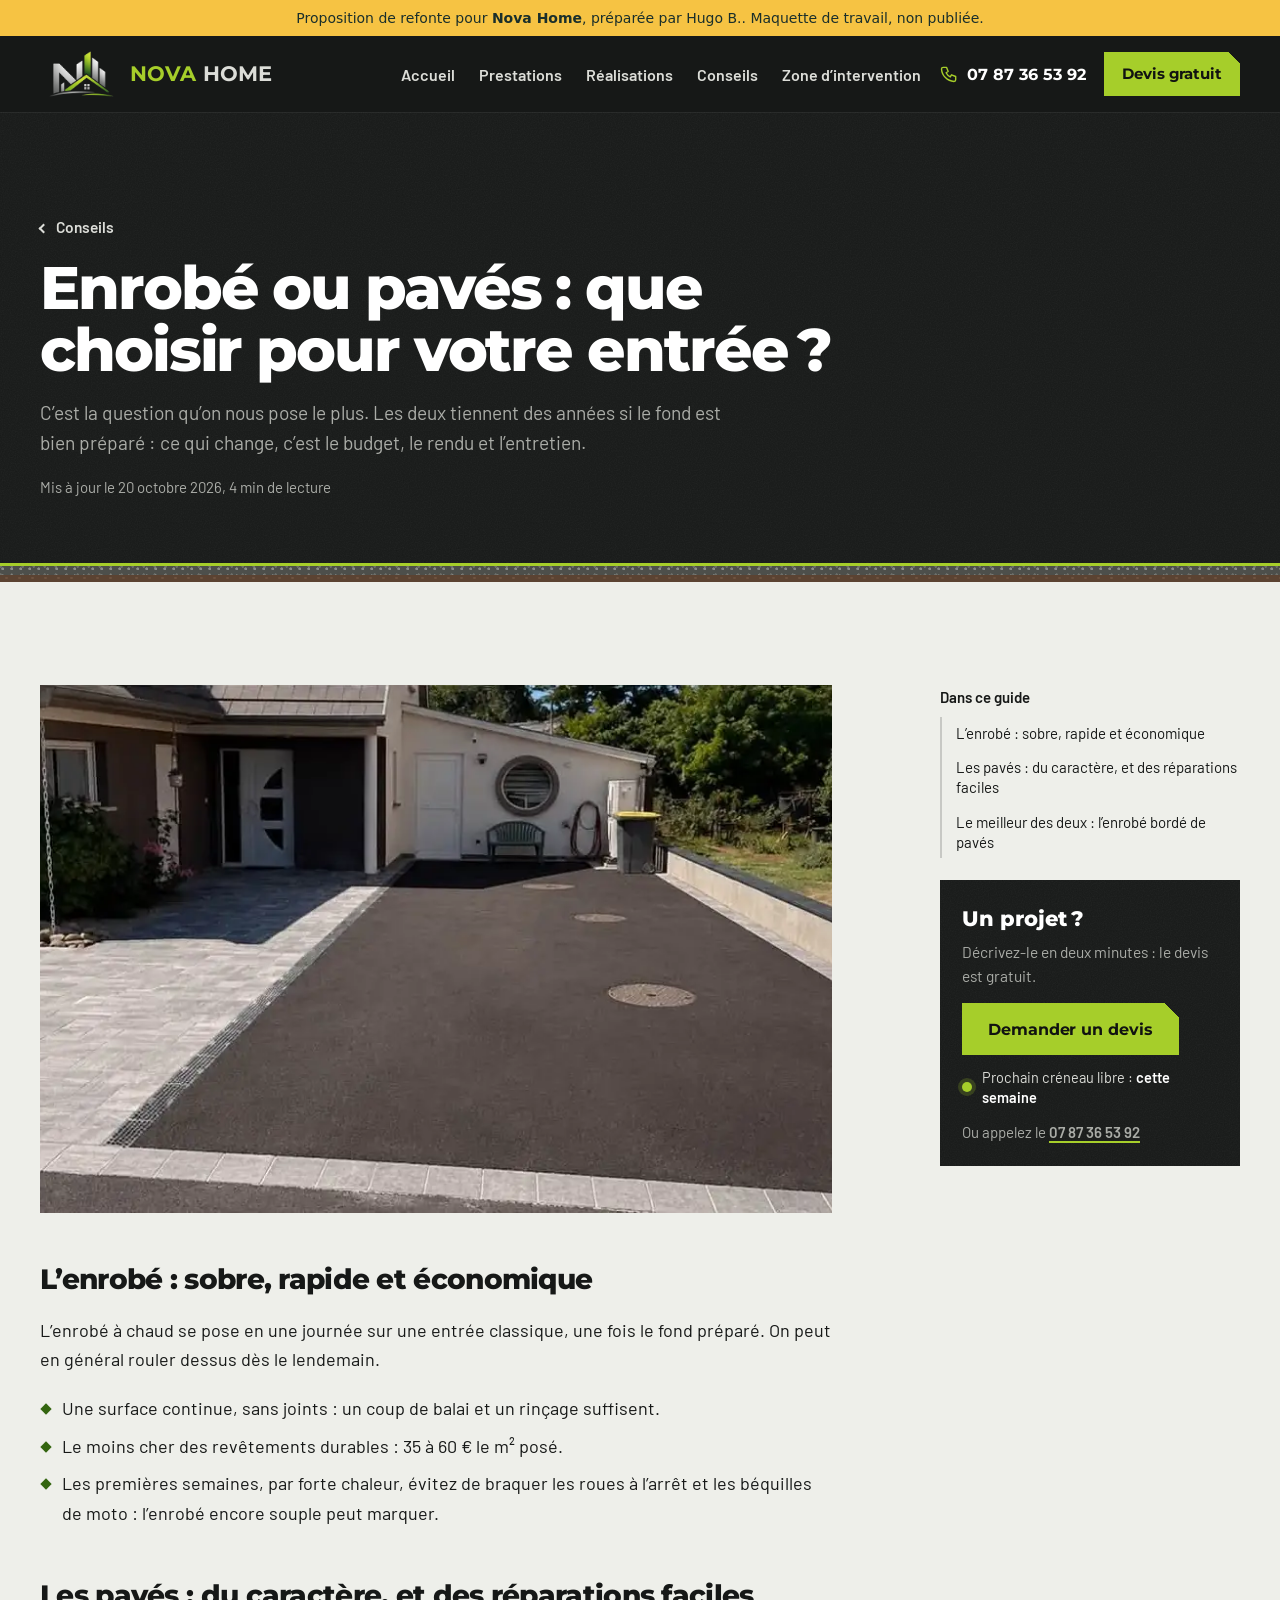
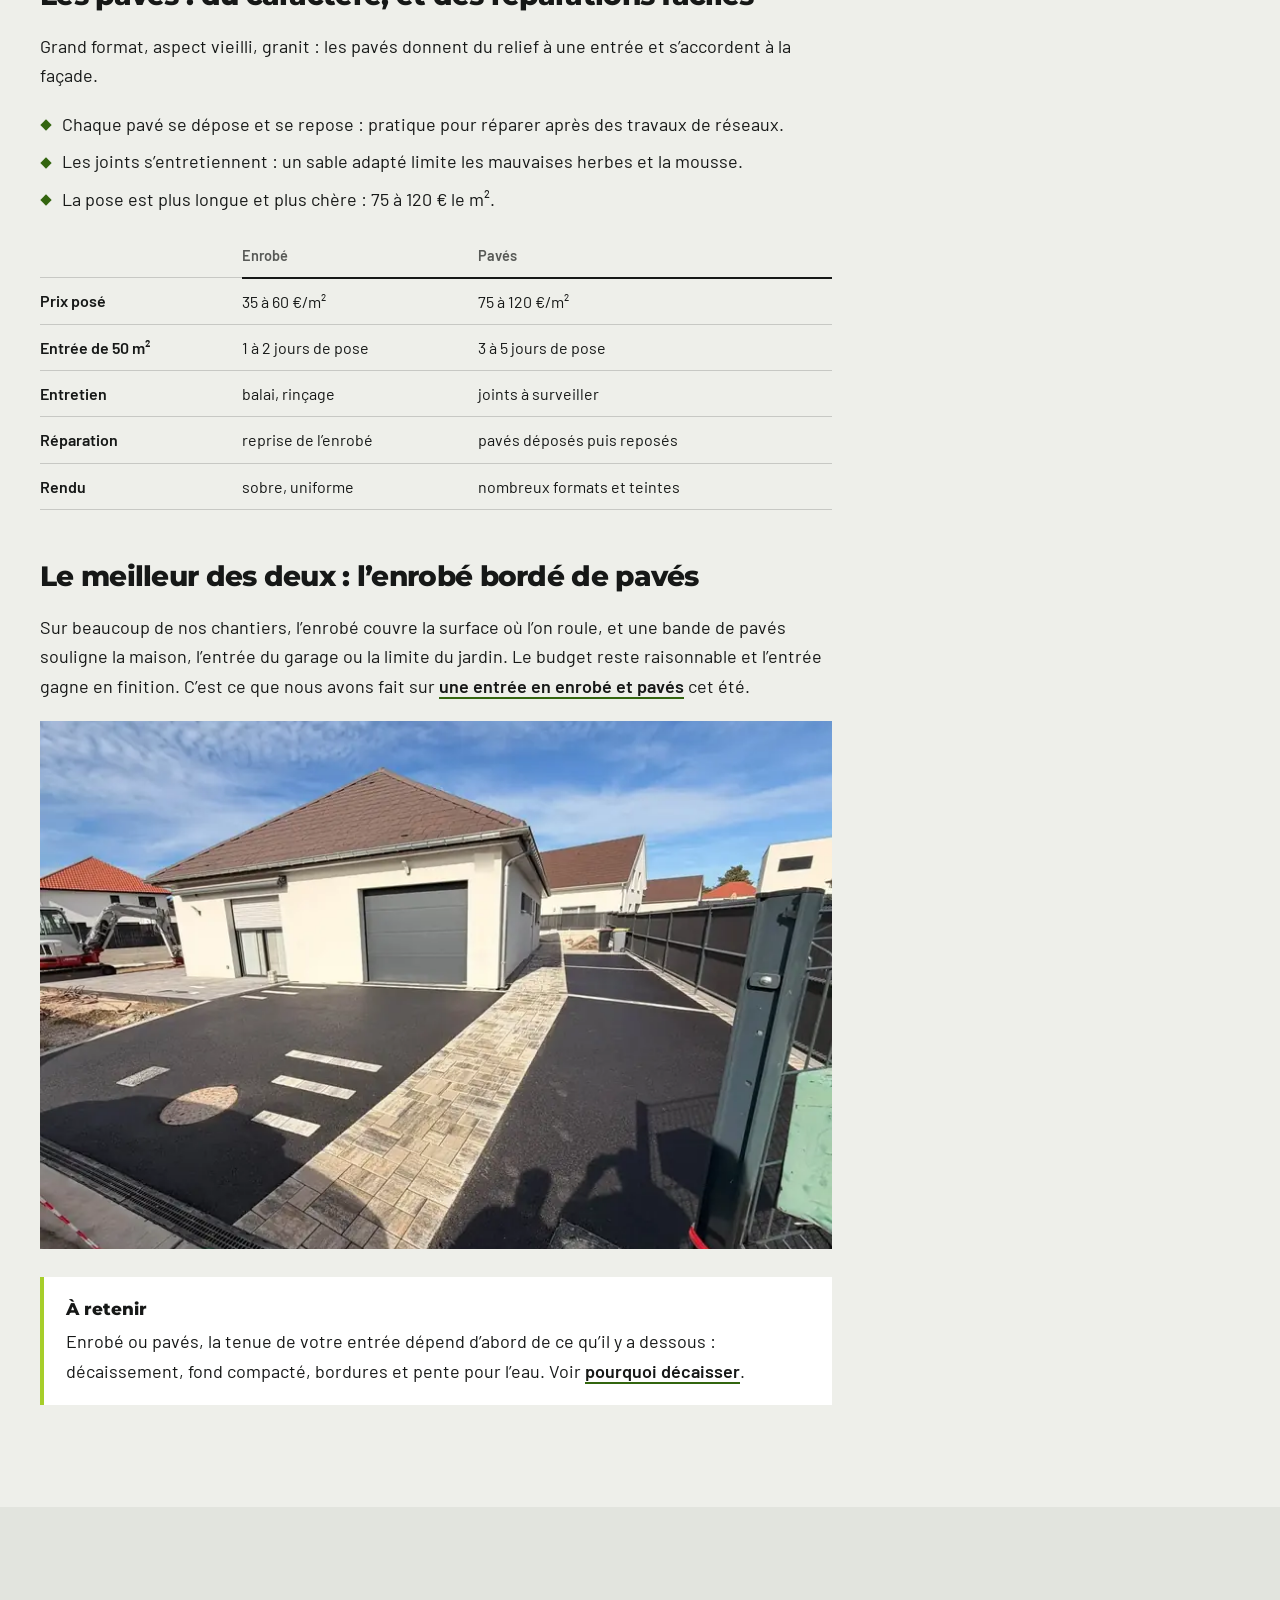
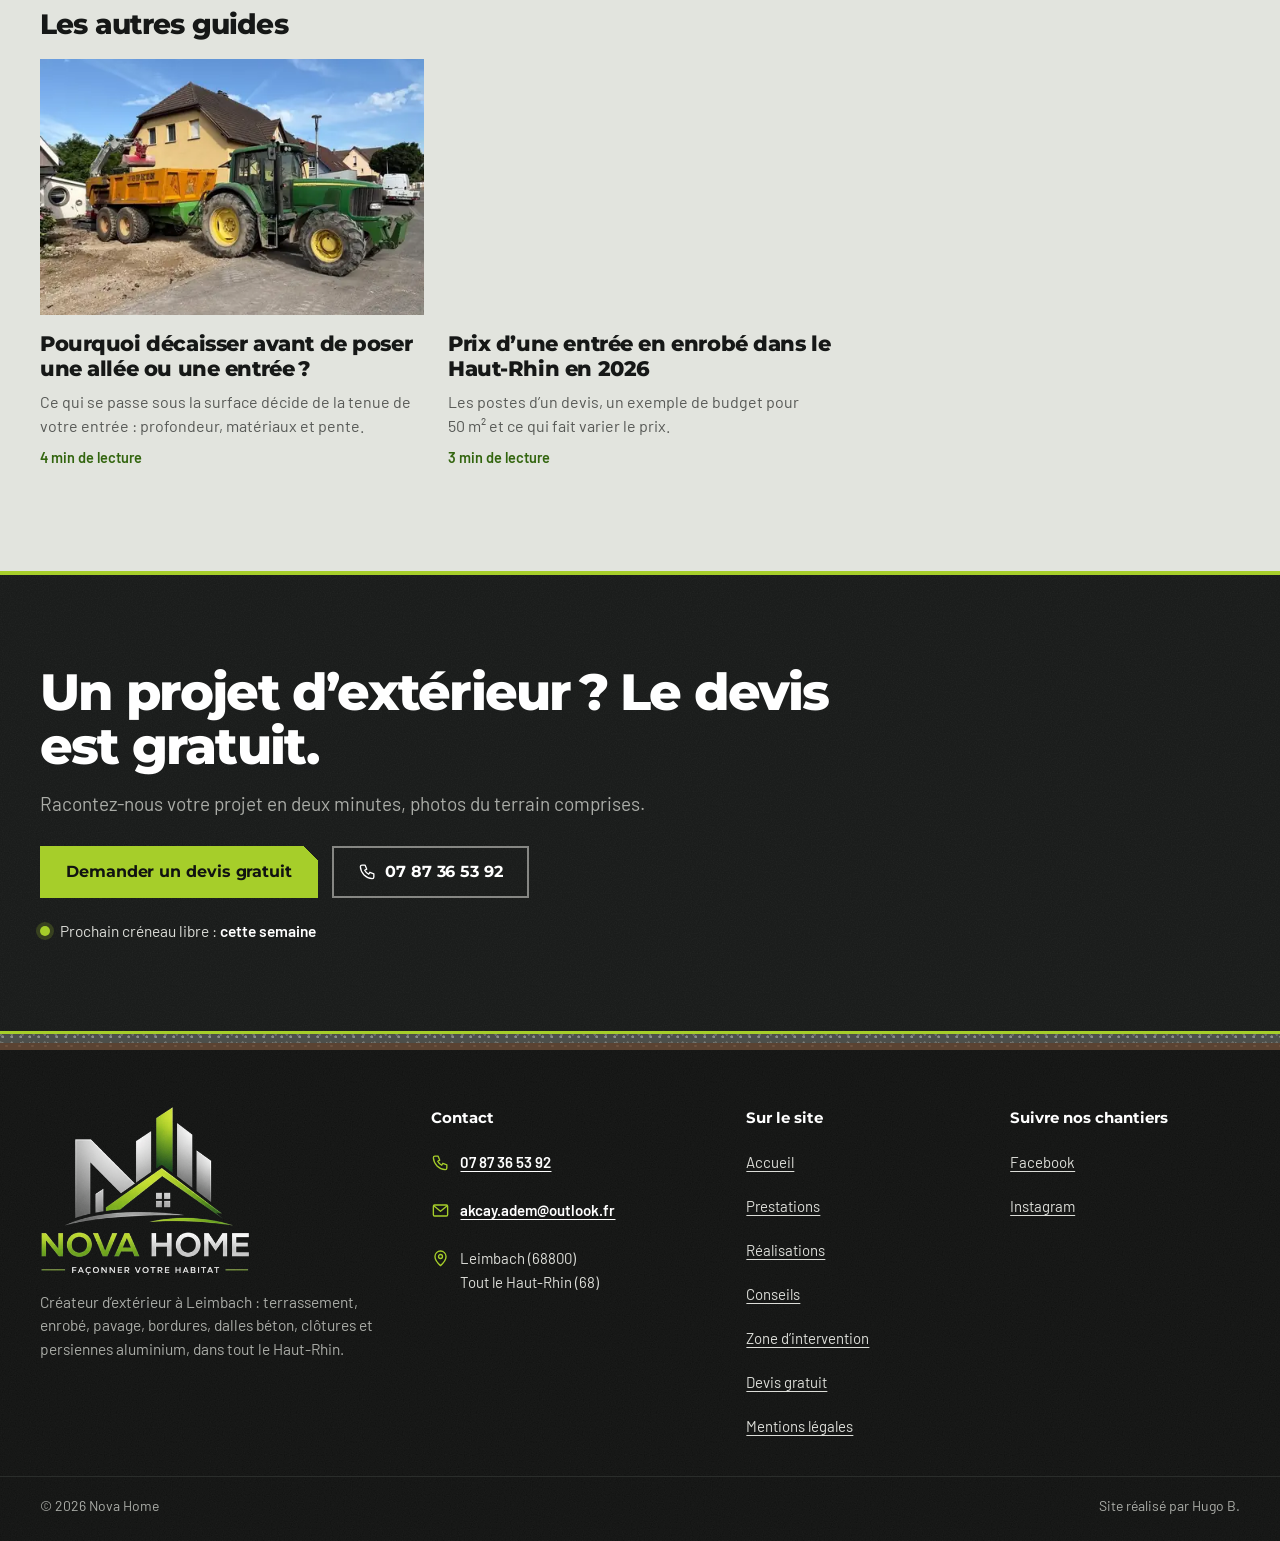
==== commit 36d28cd1: "Crédits : Hugo B. à la place de Pignon sur Web Bandeau de la maquette, pied de page et mentions léga" ====
--- a/conseil-enrobe-ou-paves.html
+++ b/conseil-enrobe-ou-paves.html
@@ -25,11 +25,11 @@
 </head>
 <body class="pv-site">
 <div class="pv-shell"><div class="pv pv--nova pv-page--guide pv-palette--1" style="--p-bg:#EEEFEA;--p-surface:#E2E4DE;--p-ink:#161817;--p-muted:#575956;--p-line:#C7C8C4;--p-accent:#A6CE2A;--p-on-accent:#111111;--p-accent-text:#576C17;--p-accent-soft:#E4EACF;--p-second:#33650F;--p-second-soft:#A3B892;--p-error:#B3261E;--p-ff-title:&quot;Espace fine&quot;, &#39;Montserrat&#39;, &#39;Segoe UI&#39;, system-ui, sans-serif;--p-ff-body:&quot;Espace fine&quot;, &#39;Barlow&#39;, system-ui, -apple-system, &#39;Segoe UI&#39;, sans-serif;--p-title-weight:800" data-mode="maquette" data-gabarit="nova" data-lang="fr">
-<a class="pv-skip" href="#contenu">Aller au contenu</a><aside class="pv-demo-bar pv-demo-bar--maquette" aria-label="Maquette"><span>Proposition de refonte pour <strong>Nova Home</strong>, préparée par Pignon sur Web. Maquette de travail, non publiée.</span></aside><header class="pv-nav nv-nav"><div class="pv-in pv-nav-in"><a class="pv-logo nv-logo" href="index.html"><img class="nv-logo-embleme" src="assets/img/logo-embleme-210.webp" alt="" width="208" height="120" decoding="async"><span class="nv-logo-mot"><span class="nv-logo-nova">Nova</span> <span class="nv-logo-home">Home</span></span><span class="pv-sr">, retour à l'accueil</span></a><nav class="pv-menu-nav nv-menu" id="pv-menu" aria-label="Menu principal"><ul class="pv-links"><li><a href="index.html">Accueil</a></li><li><a href="prestations.html">Prestations</a></li><li><a href="realisations.html">Réalisations</a></li><li><a href="conseils.html">Conseils</a></li><li><a href="zone-intervention.html">Zone d’intervention</a></li><li class="nv-lien-devis"><a href="contact.html">Devis gratuit</a></li></ul></nav><a class="nv-nav-tel" href="tel:+33787365392"><svg class="nv-picto" viewBox="0 0 24 24" aria-hidden="true" focusable="false"><path d="M5 4h4l2 5-2.5 1.5a11 11 0 005 5L15 13l5 2v4a2 2 0 01-2 2A16 16 0 013 6a2 2 0 012-2"/></svg><span>07 87 36 53 92</span></a><a class="pv-btn pv-btn--sm nv-nav-cta" href="contact.html">Devis gratuit</a><button class="pv-burger-btn" type="button" aria-expanded="false" aria-controls="pv-menu" data-label-fermer="Fermer le menu"><span class="pv-burger" aria-hidden="true"><i></i><i></i><i></i></span><span class="pv-sr">Menu</span></button></div></header><div class="pv-annonce" data-pv-annonce role="region" aria-label="Annonce" hidden><div class="pv-in"><p data-pv-annonce-texte></p></div></div>
+<a class="pv-skip" href="#contenu">Aller au contenu</a><aside class="pv-demo-bar pv-demo-bar--maquette" aria-label="Maquette"><span>Proposition de refonte pour <strong>Nova Home</strong>, préparée par Hugo B.. Maquette de travail, non publiée.</span></aside><header class="pv-nav nv-nav"><div class="pv-in pv-nav-in"><a class="pv-logo nv-logo" href="index.html"><img class="nv-logo-embleme" src="assets/img/logo-embleme-210.webp" alt="" width="208" height="120" decoding="async"><span class="nv-logo-mot"><span class="nv-logo-nova">Nova</span> <span class="nv-logo-home">Home</span></span><span class="pv-sr">, retour à l'accueil</span></a><nav class="pv-menu-nav nv-menu" id="pv-menu" aria-label="Menu principal"><ul class="pv-links"><li><a href="index.html">Accueil</a></li><li><a href="prestations.html">Prestations</a></li><li><a href="realisations.html">Réalisations</a></li><li><a href="conseils.html">Conseils</a></li><li><a href="zone-intervention.html">Zone d’intervention</a></li><li class="nv-lien-devis"><a href="contact.html">Devis gratuit</a></li></ul></nav><a class="nv-nav-tel" href="tel:+33787365392"><svg class="nv-picto" viewBox="0 0 24 24" aria-hidden="true" focusable="false"><path d="M5 4h4l2 5-2.5 1.5a11 11 0 005 5L15 13l5 2v4a2 2 0 01-2 2A16 16 0 013 6a2 2 0 012-2"/></svg><span>07 87 36 53 92</span></a><a class="pv-btn pv-btn--sm nv-nav-cta" href="contact.html">Devis gratuit</a><button class="pv-burger-btn" type="button" aria-expanded="false" aria-controls="pv-menu" data-label-fermer="Fermer le menu"><span class="pv-burger" aria-hidden="true"><i></i><i></i><i></i></span><span class="pv-sr">Menu</span></button></div></header><div class="pv-annonce" data-pv-annonce role="region" aria-label="Annonce" hidden><div class="pv-in"><p data-pv-annonce-texte></p></div></div>
 <main id="contenu" tabindex="-1">
 <section class="pv-pagehead nv-pagehead nv-sombre nv-guide-tete"><div class="pv-in"><p class="nv-guide-retour"><a href="conseils.html">Conseils</a></p><h1 class="pv-title pv-title--page" id="titre-page">Enrobé ou pavés : que choisir pour votre entrée ?</h1><p class="pv-lead">C’est la question qu’on nous pose le plus. Les deux tiennent des années si le fond est bien préparé : ce qui change, c’est le budget, le rendu et l’entretien.</p><p class="nv-guide-infos">Mis à jour le <time datetime="2026-10-20">20 octobre 2026</time>, 4 min de lecture</p></div><div class="nv-strates" aria-hidden="true"><i></i><i></i><i></i></div></section><section class="pv-sec nv-sec-guide"><div class="pv-in nv-guide-grille"><article class="nv-guide" aria-labelledby="titre-page"><figure class="nv-g-photo nv-g-photo--une"><img class="nv-g-img" src="assets/img/entree-enrobe-paves-apres-960.webp" srcset="assets/img/entree-enrobe-paves-apres-480.webp 480w, assets/img/entree-enrobe-paves-apres-640.webp 640w, assets/img/entree-enrobe-paves-apres-960.webp 960w" sizes="(min-width: 1000px) 700px, 92vw" alt="Cour en enrobé noir bordée de pavés gris devant une maison" width="960" height="540" decoding="async"></figure><h2 class="nv-g-h2" id="l-enrobe-sobre-rapide-et-economique">L’enrobé : sobre, rapide et économique</h2><p>L’enrobé à chaud se pose en une journée sur une entrée classique, une fois le fond préparé. On peut en général rouler dessus dès le lendemain.</p><ul class="nv-g-liste"><li>Une surface continue, sans joints : un coup de balai et un rinçage suffisent.</li><li>Le moins cher des revêtements durables : 35 à 60 € le m² posé.</li><li>Les premières semaines, par forte chaleur, évitez de braquer les roues à l’arrêt et les béquilles de moto : l’enrobé encore souple peut marquer.</li></ul><h2 class="nv-g-h2" id="les-paves-du-caractere-et-des-reparations-faciles">Les pavés : du caractère, et des réparations faciles</h2><p>Grand format, aspect vieilli, granit : les pavés donnent du relief à une entrée et s’accordent à la façade.</p><ul class="nv-g-liste"><li>Chaque pavé se dépose et se repose : pratique pour réparer après des travaux de réseaux.</li><li>Les joints s’entretiennent : un sable adapté limite les mauvaises herbes et la mousse.</li><li>La pose est plus longue et plus chère : 75 à 120 € le m².</li></ul><div class="nv-g-tableau" role="region" aria-label="Tableau" tabindex="0"><table><thead><tr><td></td><th scope="col">Enrobé</th><th scope="col">Pavés</th></tr></thead><tbody><tr><th scope="row">Prix posé</th><td>35 à 60 €/m²</td><td>75 à 120 €/m²</td></tr><tr><th scope="row">Entrée de 50 m²</th><td>1 à 2 jours de pose</td><td>3 à 5 jours de pose</td></tr><tr><th scope="row">Entretien</th><td>balai, rinçage</td><td>joints à surveiller</td></tr><tr><th scope="row">Réparation</th><td>reprise de l’enrobé</td><td>pavés déposés puis reposés</td></tr><tr><th scope="row">Rendu</th><td>sobre, uniforme</td><td>nombreux formats et teintes</td></tr></tbody></table></div><h2 class="nv-g-h2" id="le-meilleur-des-deux-l-enrobe-borde-de-paves">Le meilleur des deux : l’enrobé bordé de pavés</h2><p>Sur beaucoup de nos chantiers, l’enrobé couvre la surface où l’on roule, et une bande de pavés souligne la maison, l’entrée du garage ou la limite du jardin. Le budget reste raisonnable et l’entrée gagne en finition. C’est ce que nous avons fait sur <a href="realisations.html#entree-enrobe-paves">une entrée en enrobé et pavés</a> cet été.</p><figure class="nv-g-photo"><img class="nv-g-img" src="assets/img/entree-maison-neuve-apres-960.webp" srcset="assets/img/entree-maison-neuve-apres-320.webp 320w, assets/img/entree-maison-neuve-apres-480.webp 480w, assets/img/entree-maison-neuve-apres-640.webp 640w, assets/img/entree-maison-neuve-apres-800.webp 800w, assets/img/entree-maison-neuve-apres-960.webp 960w, assets/img/entree-maison-neuve-apres-1440.webp 1440w, assets/img/entree-maison-neuve-apres-1908.webp 1908w" sizes="(min-width: 1000px) 700px, 92vw" alt="Entrée de maison neuve en enrobé avec une bande de pavés" width="960" height="720" loading="lazy" decoding="async"></figure><aside class="nv-g-retenir"><p class="nv-g-retenir-titre">À retenir</p><p>Enrobé ou pavés, la tenue de votre entrée dépend d’abord de ce qu’il y a dessous : décaissement, fond compacté, bordures et pente pour l’eau. Voir <a href="conseil-pourquoi-decaisser.html">pourquoi décaisser</a>.</p></aside></article><aside class="nv-guide-cote"><nav class="nv-guide-sommaire" aria-label="Dans ce guide"><p class="nv-guide-cote-titre">Dans ce guide</p><ol role="list"><li><a href="#l-enrobe-sobre-rapide-et-economique">L’enrobé : sobre, rapide et économique</a></li><li><a href="#les-paves-du-caractere-et-des-reparations-faciles">Les pavés : du caractère, et des réparations faciles</a></li><li><a href="#le-meilleur-des-deux-l-enrobe-borde-de-paves">Le meilleur des deux : l’enrobé bordé de pavés</a></li></ol></nav><div class="nv-guide-devis nv-sombre"><p class="nv-guide-devis-titre">Un projet ?</p><p>Décrivez-le en deux minutes : le devis est gratuit.</p><p class="pv-actions"><a class="pv-btn" href="contact.html"><span>Demander un devis</span></a></p><p class="nv-dispo nv-dispo--petit" data-nv-dispo><span class="nv-dispo-point" aria-hidden="true"></span><span>Prochain créneau libre : <strong data-nv-dispo-texte>semaine du 16 novembre</strong></span></p><p class="nv-guide-tel">Ou appelez le <a href="tel:+33787365392">07 87 36 53 92</a></p></div></aside></div></section><section class="pv-sec nv-sec-guides pv-sec--alt" aria-labelledby="titre-autres"><div class="pv-in"><h2 class="pv-h pv-h--sm" id="titre-autres">Les autres guides</h2><ul class="nv-guides" role="list"><li class="nv-guide-item"><a class="nv-guide-carte" href="conseil-pourquoi-decaisser.html"><span class="nv-guide-photo"><img class="nv-guide-img" src="assets/img/decaissement-tracteur-benne-960.webp" srcset="assets/img/decaissement-tracteur-benne-480.webp 480w, assets/img/decaissement-tracteur-benne-640.webp 640w, assets/img/decaissement-tracteur-benne-960.webp 960w, assets/img/decaissement-tracteur-benne-1200.webp 1200w" sizes="(min-width: 1240px) 384px, (min-width: 800px) 31vw, 92vw" alt="Tracteur et benne pendant le décaissement d’une entrée" width="960" height="720" loading="lazy" decoding="async"></span><h3 class="nv-guide-titre">Pourquoi décaisser avant de poser une allée ou une entrée ?</h3><span class="nv-guide-resume">Ce qui se passe sous la surface décide de la tenue de votre entrée : profondeur, matériaux et pente.</span><span class="nv-guide-meta">4 min de lecture</span></a></li><li class="nv-guide-item"><a class="nv-guide-carte" href="conseil-prix-entree-enrobe.html"><span class="nv-guide-photo"><img class="nv-guide-img" src="assets/img/entree-maison-neuve-apres-960.webp" srcset="assets/img/entree-maison-neuve-apres-320.webp 320w, assets/img/entree-maison-neuve-apres-480.webp 480w, assets/img/entree-maison-neuve-apres-640.webp 640w, assets/img/entree-maison-neuve-apres-800.webp 800w, assets/img/entree-maison-neuve-apres-960.webp 960w, assets/img/entree-maison-neuve-apres-1440.webp 1440w, assets/img/entree-maison-neuve-apres-1908.webp 1908w" sizes="(min-width: 1240px) 384px, (min-width: 800px) 31vw, 92vw" alt="Entrée de maison neuve en enrobé avec une bande de pavés" width="960" height="720" loading="lazy" decoding="async"></span><h3 class="nv-guide-titre">Prix d’une entrée en enrobé dans le Haut-Rhin en 2026</h3><span class="nv-guide-resume">Les postes d’un devis, un exemple de budget pour 50 m² et ce qui fait varier le prix.</span><span class="nv-guide-meta">3 min de lecture</span></a></li></ul></div></section><section class="nv-appel nv-sombre" aria-labelledby="titre-bandeau"><div class="pv-in nv-appel-in"><h2 class="nv-appel-titre" id="titre-bandeau">Un projet d’extérieur ? Le devis est gratuit.</h2><p class="nv-appel-texte">Racontez-nous votre projet en deux minutes, photos du terrain comprises.</p><p class="pv-actions"><a class="pv-btn" href="contact.html"><span>Demander un devis gratuit</span></a><a class="pv-btn pv-btn--ghost" href="tel:+33787365392"><svg class="nv-picto nv-picto--btn" viewBox="0 0 24 24" aria-hidden="true" focusable="false"><path d="M5 4h4l2 5-2.5 1.5a11 11 0 005 5L15 13l5 2v4a2 2 0 01-2 2A16 16 0 013 6a2 2 0 012-2"/></svg><span><span class="pv-sr">Appeler le </span>07 87 36 53 92</span></a></p><p class="nv-dispo nv-dispo--bandeau" data-nv-dispo><span class="nv-dispo-point" aria-hidden="true"></span><span>Prochain créneau libre : <strong data-nv-dispo-texte>semaine du 16 novembre</strong></span></p></div></section>
 </main>
-<footer class="pv-foot nv-pied"><div class="nv-strates" aria-hidden="true"><i></i><i></i><i></i></div><div class="pv-in nv-pied-grille"><div class="nv-pied-id"><img class="nv-pied-logo" src="assets/img/logo-complet-370.webp" alt="Nova Home, façonner votre habitat" width="370" height="300" loading="lazy" decoding="async"><p class="nv-pied-quoi">Créateur d’extérieur à Leimbach : terrassement, enrobé, pavage, bordures, dalles béton, clôtures et persiennes aluminium, dans tout le Haut-Rhin.</p></div><div><h2 class="pv-foot-title">Contact</h2><ul class="nv-pied-coords"><li><svg class="nv-picto" viewBox="0 0 24 24" aria-hidden="true" focusable="false"><path d="M5 4h4l2 5-2.5 1.5a11 11 0 005 5L15 13l5 2v4a2 2 0 01-2 2A16 16 0 013 6a2 2 0 012-2"/></svg><a href="tel:+33787365392">07 87 36 53 92</a></li><li><svg class="nv-picto" viewBox="0 0 24 24" aria-hidden="true" focusable="false"><rect x="3" y="5" width="18" height="14" rx="1.5"/><path d="M3.5 6l8.5 7 8.5-7"/></svg><a href="mailto:akcay.adem@outlook.fr">akcay.adem@outlook.fr</a></li><li><svg class="nv-picto" viewBox="0 0 24 24" aria-hidden="true" focusable="false"><path d="M12 21s-7-6.2-7-11.5a7 7 0 0114 0C19 14.8 12 21 12 21z"/><circle cx="12" cy="9.5" r="2.5"/></svg><span>Leimbach (68800)<br>Tout le Haut-Rhin (68)</span></li></ul></div><nav aria-label="Pied de page"><h2 class="pv-foot-title">Sur le site</h2><ul class="pv-foot-links"><li><a href="index.html">Accueil</a></li><li><a href="prestations.html">Prestations</a></li><li><a href="realisations.html">Réalisations</a></li><li><a href="conseils.html">Conseils</a></li><li><a href="zone-intervention.html">Zone d’intervention</a></li><li><a href="contact.html">Devis gratuit</a></li><li><a href="mentions-legales.html">Mentions légales</a></li></ul></nav><div><h2 class="pv-foot-title">Suivre nos chantiers</h2><ul class="pv-foot-links"><li><a href="https://www.facebook.com/p/Nova-Home-61587917066312/" rel="noopener" target="_blank">Facebook<span class="pv-sr"> (nouvel onglet)</span></a></li><li><a href="https://www.instagram.com/nova.home688/" rel="noopener" target="_blank">Instagram<span class="pv-sr"> (nouvel onglet)</span></a></li></ul></div></div><div class="pv-in pv-foot-bottom"><span>© 2026 Nova Home</span><span>Site réalisé par <a href="https://www.pignonsurweb.fr">Pignon sur Web</a></span></div><script type="application/json" id="nv-dispo">{"semaines":[{"du":"2026-10-26","etat":"complet"},{"du":"2026-11-02","etat":"complet"},{"du":"2026-11-09","etat":"complet"},{"du":"2026-11-16","etat":"places"},{"du":"2026-11-23","etat":"libre"},{"du":"2026-11-30","etat":"libre"}]}</script></footer>
+<footer class="pv-foot nv-pied"><div class="nv-strates" aria-hidden="true"><i></i><i></i><i></i></div><div class="pv-in nv-pied-grille"><div class="nv-pied-id"><img class="nv-pied-logo" src="assets/img/logo-complet-370.webp" alt="Nova Home, façonner votre habitat" width="370" height="300" loading="lazy" decoding="async"><p class="nv-pied-quoi">Créateur d’extérieur à Leimbach : terrassement, enrobé, pavage, bordures, dalles béton, clôtures et persiennes aluminium, dans tout le Haut-Rhin.</p></div><div><h2 class="pv-foot-title">Contact</h2><ul class="nv-pied-coords"><li><svg class="nv-picto" viewBox="0 0 24 24" aria-hidden="true" focusable="false"><path d="M5 4h4l2 5-2.5 1.5a11 11 0 005 5L15 13l5 2v4a2 2 0 01-2 2A16 16 0 013 6a2 2 0 012-2"/></svg><a href="tel:+33787365392">07 87 36 53 92</a></li><li><svg class="nv-picto" viewBox="0 0 24 24" aria-hidden="true" focusable="false"><rect x="3" y="5" width="18" height="14" rx="1.5"/><path d="M3.5 6l8.5 7 8.5-7"/></svg><a href="mailto:akcay.adem@outlook.fr">akcay.adem@outlook.fr</a></li><li><svg class="nv-picto" viewBox="0 0 24 24" aria-hidden="true" focusable="false"><path d="M12 21s-7-6.2-7-11.5a7 7 0 0114 0C19 14.8 12 21 12 21z"/><circle cx="12" cy="9.5" r="2.5"/></svg><span>Leimbach (68800)<br>Tout le Haut-Rhin (68)</span></li></ul></div><nav aria-label="Pied de page"><h2 class="pv-foot-title">Sur le site</h2><ul class="pv-foot-links"><li><a href="index.html">Accueil</a></li><li><a href="prestations.html">Prestations</a></li><li><a href="realisations.html">Réalisations</a></li><li><a href="conseils.html">Conseils</a></li><li><a href="zone-intervention.html">Zone d’intervention</a></li><li><a href="contact.html">Devis gratuit</a></li><li><a href="mentions-legales.html">Mentions légales</a></li></ul></nav><div><h2 class="pv-foot-title">Suivre nos chantiers</h2><ul class="pv-foot-links"><li><a href="https://www.facebook.com/p/Nova-Home-61587917066312/" rel="noopener" target="_blank">Facebook<span class="pv-sr"> (nouvel onglet)</span></a></li><li><a href="https://www.instagram.com/nova.home688/" rel="noopener" target="_blank">Instagram<span class="pv-sr"> (nouvel onglet)</span></a></li></ul></div></div><div class="pv-in pv-foot-bottom"><span>© 2026 Nova Home</span><span>Site réalisé par Hugo B.</span></div><script type="application/json" id="nv-dispo">{"semaines":[{"du":"2026-10-26","etat":"complet"},{"du":"2026-11-02","etat":"complet"},{"du":"2026-11-09","etat":"complet"},{"du":"2026-11-16","etat":"places"},{"du":"2026-11-23","etat":"libre"},{"du":"2026-11-30","etat":"libre"}]}</script></footer>
 <nav class="pv-actionbar nv-actionbar" aria-label="Actions rapides"><a class="pv-btn pv-btn--ghost" href="tel:+33787365392"><svg class="nv-picto nv-picto--btn" viewBox="0 0 24 24" aria-hidden="true" focusable="false"><path d="M5 4h4l2 5-2.5 1.5a11 11 0 005 5L15 13l5 2v4a2 2 0 01-2 2A16 16 0 013 6a2 2 0 012-2"/></svg><span>Appeler</span></a><a class="pv-btn" href="contact.html"><span>Devis gratuit</span></a></nav>
 </div></div>
 </body>
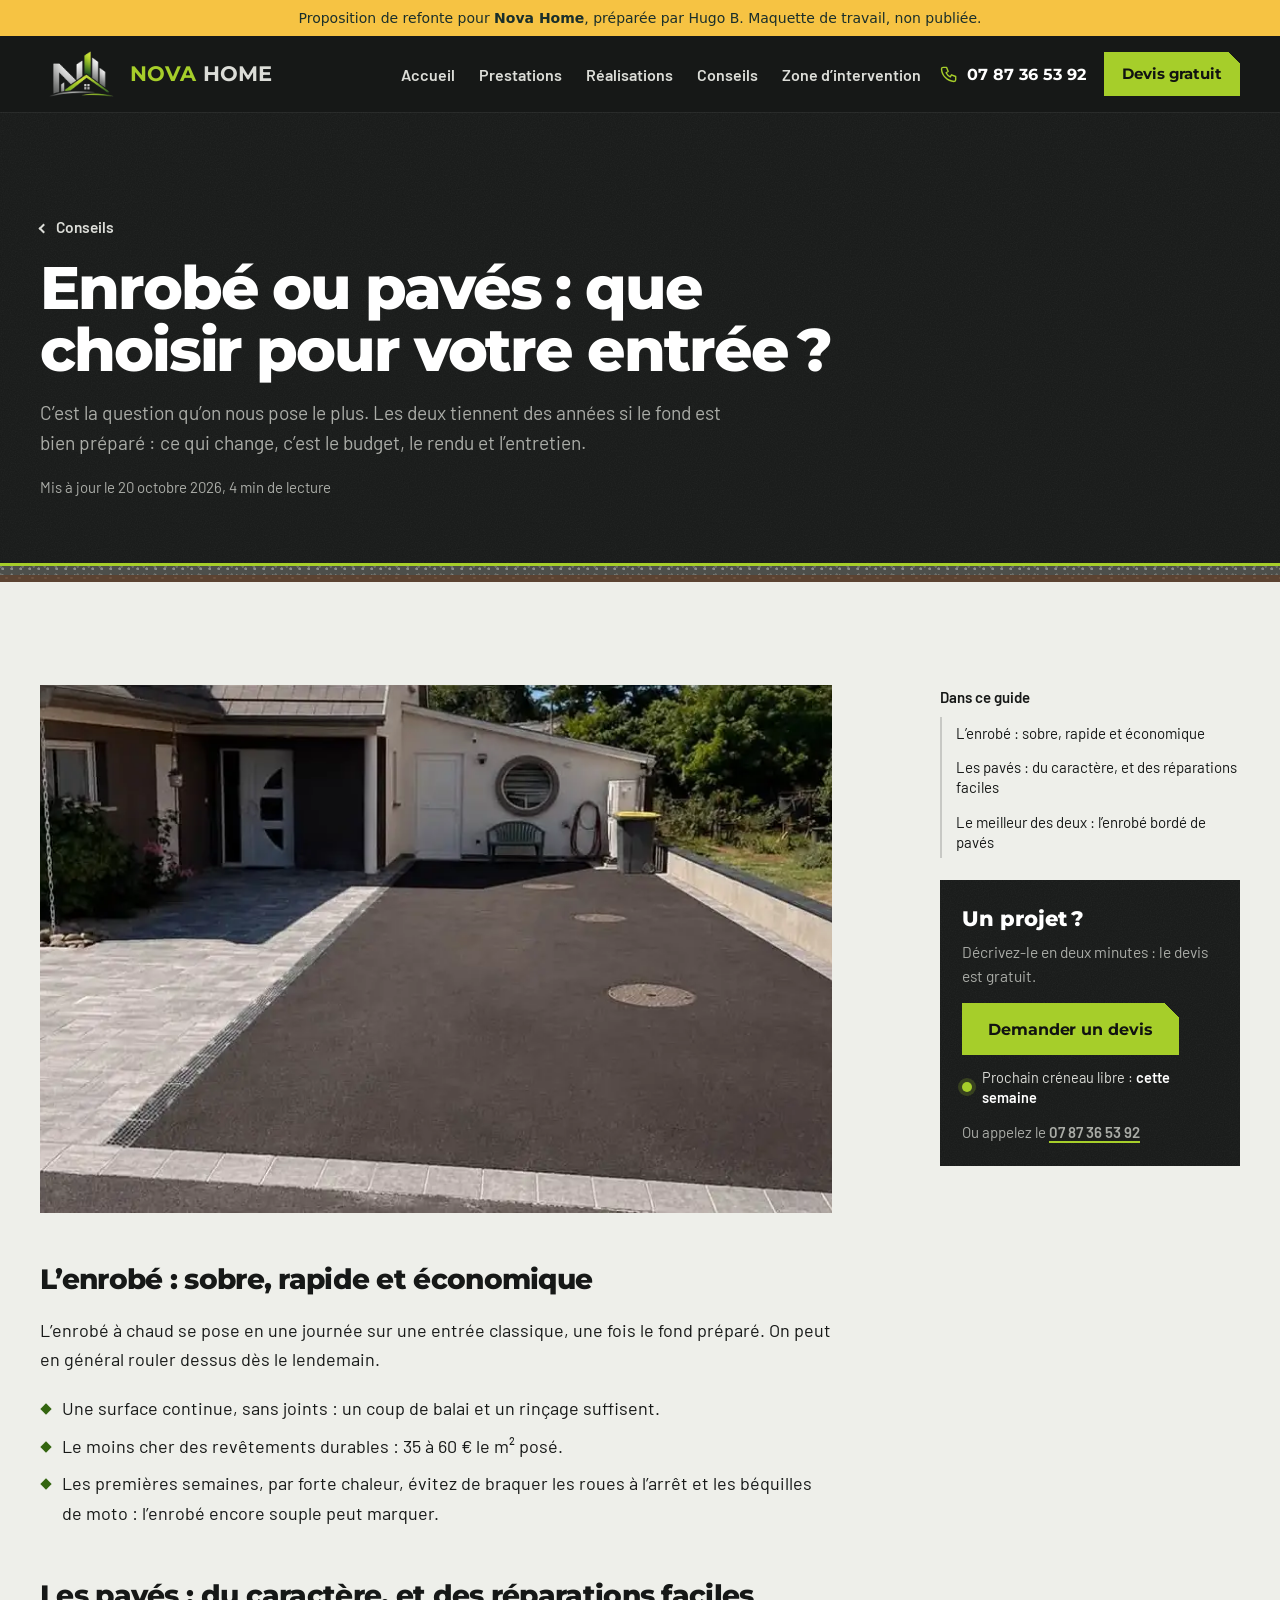
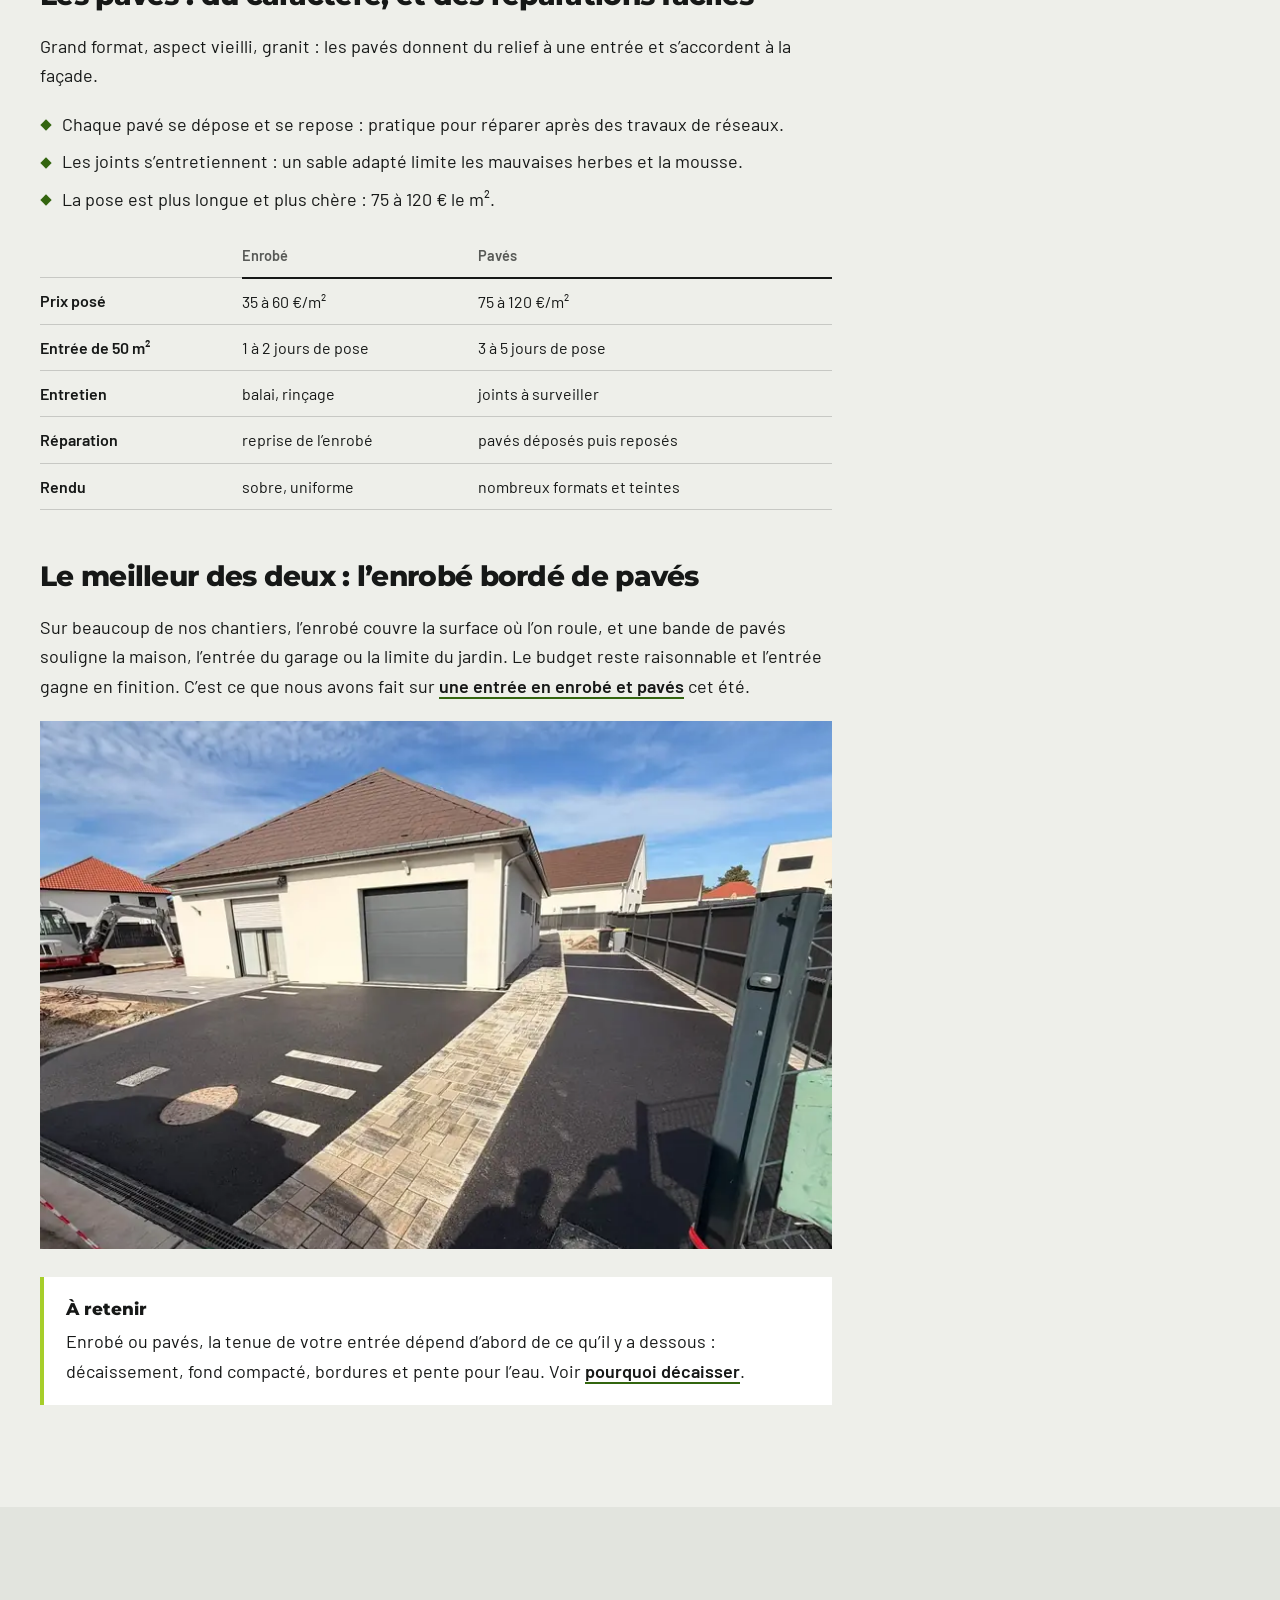
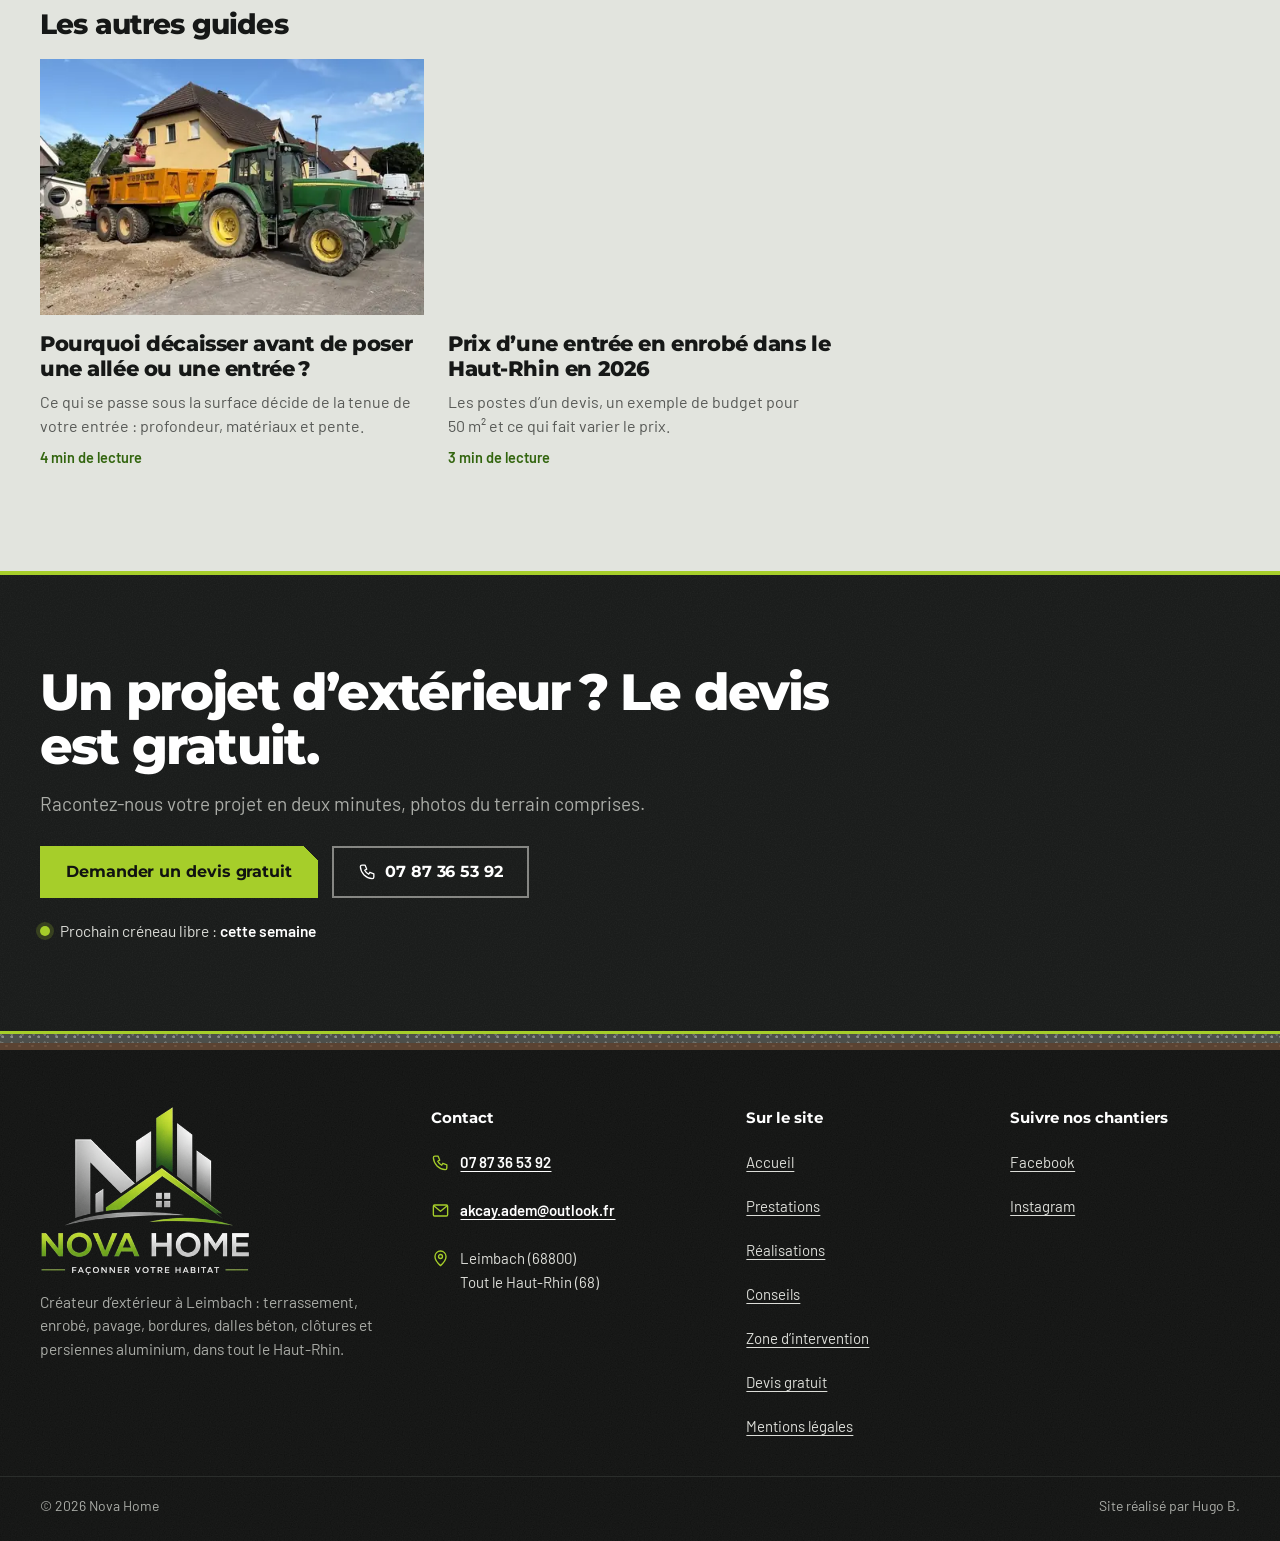
==== commit f6d9dc4c: "Accueil réorganisée : photo avant/après puis devis et téléphone dessous, section Conseils Mobile d'a" ====
--- a/conseil-enrobe-ou-paves.html
+++ b/conseil-enrobe-ou-paves.html
@@ -25,7 +25,7 @@
 </head>
 <body class="pv-site">
 <div class="pv-shell"><div class="pv pv--nova pv-page--guide pv-palette--1" style="--p-bg:#EEEFEA;--p-surface:#E2E4DE;--p-ink:#161817;--p-muted:#575956;--p-line:#C7C8C4;--p-accent:#A6CE2A;--p-on-accent:#111111;--p-accent-text:#576C17;--p-accent-soft:#E4EACF;--p-second:#33650F;--p-second-soft:#A3B892;--p-error:#B3261E;--p-ff-title:&quot;Espace fine&quot;, &#39;Montserrat&#39;, &#39;Segoe UI&#39;, system-ui, sans-serif;--p-ff-body:&quot;Espace fine&quot;, &#39;Barlow&#39;, system-ui, -apple-system, &#39;Segoe UI&#39;, sans-serif;--p-title-weight:800" data-mode="maquette" data-gabarit="nova" data-lang="fr">
-<a class="pv-skip" href="#contenu">Aller au contenu</a><aside class="pv-demo-bar pv-demo-bar--maquette" aria-label="Maquette"><span>Proposition de refonte pour <strong>Nova Home</strong>, préparée par Hugo B.. Maquette de travail, non publiée.</span></aside><header class="pv-nav nv-nav"><div class="pv-in pv-nav-in"><a class="pv-logo nv-logo" href="index.html"><img class="nv-logo-embleme" src="assets/img/logo-embleme-210.webp" alt="" width="208" height="120" decoding="async"><span class="nv-logo-mot"><span class="nv-logo-nova">Nova</span> <span class="nv-logo-home">Home</span></span><span class="pv-sr">, retour à l'accueil</span></a><nav class="pv-menu-nav nv-menu" id="pv-menu" aria-label="Menu principal"><ul class="pv-links"><li><a href="index.html">Accueil</a></li><li><a href="prestations.html">Prestations</a></li><li><a href="realisations.html">Réalisations</a></li><li><a href="conseils.html">Conseils</a></li><li><a href="zone-intervention.html">Zone d’intervention</a></li><li class="nv-lien-devis"><a href="contact.html">Devis gratuit</a></li></ul></nav><a class="nv-nav-tel" href="tel:+33787365392"><svg class="nv-picto" viewBox="0 0 24 24" aria-hidden="true" focusable="false"><path d="M5 4h4l2 5-2.5 1.5a11 11 0 005 5L15 13l5 2v4a2 2 0 01-2 2A16 16 0 013 6a2 2 0 012-2"/></svg><span>07 87 36 53 92</span></a><a class="pv-btn pv-btn--sm nv-nav-cta" href="contact.html">Devis gratuit</a><button class="pv-burger-btn" type="button" aria-expanded="false" aria-controls="pv-menu" data-label-fermer="Fermer le menu"><span class="pv-burger" aria-hidden="true"><i></i><i></i><i></i></span><span class="pv-sr">Menu</span></button></div></header><div class="pv-annonce" data-pv-annonce role="region" aria-label="Annonce" hidden><div class="pv-in"><p data-pv-annonce-texte></p></div></div>
+<a class="pv-skip" href="#contenu">Aller au contenu</a><aside class="pv-demo-bar pv-demo-bar--maquette" aria-label="Maquette"><span>Proposition de refonte pour <strong>Nova Home</strong>, préparée par Hugo B. Maquette de travail, non publiée.</span></aside><header class="pv-nav nv-nav"><div class="pv-in pv-nav-in"><a class="pv-logo nv-logo" href="index.html"><img class="nv-logo-embleme" src="assets/img/logo-embleme-210.webp" alt="" width="208" height="120" decoding="async"><span class="nv-logo-mot"><span class="nv-logo-nova">Nova</span> <span class="nv-logo-home">Home</span></span><span class="pv-sr">, retour à l'accueil</span></a><nav class="pv-menu-nav nv-menu" id="pv-menu" aria-label="Menu principal"><ul class="pv-links"><li><a href="index.html">Accueil</a></li><li><a href="prestations.html">Prestations</a></li><li><a href="realisations.html">Réalisations</a></li><li><a href="conseils.html">Conseils</a></li><li><a href="zone-intervention.html">Zone d’intervention</a></li><li class="nv-lien-devis"><a href="contact.html">Devis gratuit</a></li></ul></nav><a class="nv-nav-tel" href="tel:+33787365392"><svg class="nv-picto" viewBox="0 0 24 24" aria-hidden="true" focusable="false"><path d="M5 4h4l2 5-2.5 1.5a11 11 0 005 5L15 13l5 2v4a2 2 0 01-2 2A16 16 0 013 6a2 2 0 012-2"/></svg><span>07 87 36 53 92</span></a><a class="pv-btn pv-btn--sm nv-nav-cta" href="contact.html">Devis gratuit</a><button class="pv-burger-btn" type="button" aria-expanded="false" aria-controls="pv-menu" data-label-fermer="Fermer le menu"><span class="pv-burger" aria-hidden="true"><i></i><i></i><i></i></span><span class="pv-sr">Menu</span></button></div></header><div class="pv-annonce" data-pv-annonce role="region" aria-label="Annonce" hidden><div class="pv-in"><p data-pv-annonce-texte></p></div></div>
 <main id="contenu" tabindex="-1">
 <section class="pv-pagehead nv-pagehead nv-sombre nv-guide-tete"><div class="pv-in"><p class="nv-guide-retour"><a href="conseils.html">Conseils</a></p><h1 class="pv-title pv-title--page" id="titre-page">Enrobé ou pavés : que choisir pour votre entrée ?</h1><p class="pv-lead">C’est la question qu’on nous pose le plus. Les deux tiennent des années si le fond est bien préparé : ce qui change, c’est le budget, le rendu et l’entretien.</p><p class="nv-guide-infos">Mis à jour le <time datetime="2026-10-20">20 octobre 2026</time>, 4 min de lecture</p></div><div class="nv-strates" aria-hidden="true"><i></i><i></i><i></i></div></section><section class="pv-sec nv-sec-guide"><div class="pv-in nv-guide-grille"><article class="nv-guide" aria-labelledby="titre-page"><figure class="nv-g-photo nv-g-photo--une"><img class="nv-g-img" src="assets/img/entree-enrobe-paves-apres-960.webp" srcset="assets/img/entree-enrobe-paves-apres-480.webp 480w, assets/img/entree-enrobe-paves-apres-640.webp 640w, assets/img/entree-enrobe-paves-apres-960.webp 960w" sizes="(min-width: 1000px) 700px, 92vw" alt="Cour en enrobé noir bordée de pavés gris devant une maison" width="960" height="540" decoding="async"></figure><h2 class="nv-g-h2" id="l-enrobe-sobre-rapide-et-economique">L’enrobé : sobre, rapide et économique</h2><p>L’enrobé à chaud se pose en une journée sur une entrée classique, une fois le fond préparé. On peut en général rouler dessus dès le lendemain.</p><ul class="nv-g-liste"><li>Une surface continue, sans joints : un coup de balai et un rinçage suffisent.</li><li>Le moins cher des revêtements durables : 35 à 60 € le m² posé.</li><li>Les premières semaines, par forte chaleur, évitez de braquer les roues à l’arrêt et les béquilles de moto : l’enrobé encore souple peut marquer.</li></ul><h2 class="nv-g-h2" id="les-paves-du-caractere-et-des-reparations-faciles">Les pavés : du caractère, et des réparations faciles</h2><p>Grand format, aspect vieilli, granit : les pavés donnent du relief à une entrée et s’accordent à la façade.</p><ul class="nv-g-liste"><li>Chaque pavé se dépose et se repose : pratique pour réparer après des travaux de réseaux.</li><li>Les joints s’entretiennent : un sable adapté limite les mauvaises herbes et la mousse.</li><li>La pose est plus longue et plus chère : 75 à 120 € le m².</li></ul><div class="nv-g-tableau" role="region" aria-label="Tableau" tabindex="0"><table><thead><tr><td></td><th scope="col">Enrobé</th><th scope="col">Pavés</th></tr></thead><tbody><tr><th scope="row">Prix posé</th><td>35 à 60 €/m²</td><td>75 à 120 €/m²</td></tr><tr><th scope="row">Entrée de 50 m²</th><td>1 à 2 jours de pose</td><td>3 à 5 jours de pose</td></tr><tr><th scope="row">Entretien</th><td>balai, rinçage</td><td>joints à surveiller</td></tr><tr><th scope="row">Réparation</th><td>reprise de l’enrobé</td><td>pavés déposés puis reposés</td></tr><tr><th scope="row">Rendu</th><td>sobre, uniforme</td><td>nombreux formats et teintes</td></tr></tbody></table></div><h2 class="nv-g-h2" id="le-meilleur-des-deux-l-enrobe-borde-de-paves">Le meilleur des deux : l’enrobé bordé de pavés</h2><p>Sur beaucoup de nos chantiers, l’enrobé couvre la surface où l’on roule, et une bande de pavés souligne la maison, l’entrée du garage ou la limite du jardin. Le budget reste raisonnable et l’entrée gagne en finition. C’est ce que nous avons fait sur <a href="realisations.html#entree-enrobe-paves">une entrée en enrobé et pavés</a> cet été.</p><figure class="nv-g-photo"><img class="nv-g-img" src="assets/img/entree-maison-neuve-apres-960.webp" srcset="assets/img/entree-maison-neuve-apres-320.webp 320w, assets/img/entree-maison-neuve-apres-480.webp 480w, assets/img/entree-maison-neuve-apres-640.webp 640w, assets/img/entree-maison-neuve-apres-800.webp 800w, assets/img/entree-maison-neuve-apres-960.webp 960w, assets/img/entree-maison-neuve-apres-1440.webp 1440w, assets/img/entree-maison-neuve-apres-1908.webp 1908w" sizes="(min-width: 1000px) 700px, 92vw" alt="Entrée de maison neuve en enrobé avec une bande de pavés" width="960" height="720" loading="lazy" decoding="async"></figure><aside class="nv-g-retenir"><p class="nv-g-retenir-titre">À retenir</p><p>Enrobé ou pavés, la tenue de votre entrée dépend d’abord de ce qu’il y a dessous : décaissement, fond compacté, bordures et pente pour l’eau. Voir <a href="conseil-pourquoi-decaisser.html">pourquoi décaisser</a>.</p></aside></article><aside class="nv-guide-cote"><nav class="nv-guide-sommaire" aria-label="Dans ce guide"><p class="nv-guide-cote-titre">Dans ce guide</p><ol role="list"><li><a href="#l-enrobe-sobre-rapide-et-economique">L’enrobé : sobre, rapide et économique</a></li><li><a href="#les-paves-du-caractere-et-des-reparations-faciles">Les pavés : du caractère, et des réparations faciles</a></li><li><a href="#le-meilleur-des-deux-l-enrobe-borde-de-paves">Le meilleur des deux : l’enrobé bordé de pavés</a></li></ol></nav><div class="nv-guide-devis nv-sombre"><p class="nv-guide-devis-titre">Un projet ?</p><p>Décrivez-le en deux minutes : le devis est gratuit.</p><p class="pv-actions"><a class="pv-btn" href="contact.html"><span>Demander un devis</span></a></p><p class="nv-dispo nv-dispo--petit" data-nv-dispo><span class="nv-dispo-point" aria-hidden="true"></span><span>Prochain créneau libre : <strong data-nv-dispo-texte>semaine du 16 novembre</strong></span></p><p class="nv-guide-tel">Ou appelez le <a href="tel:+33787365392">07 87 36 53 92</a></p></div></aside></div></section><section class="pv-sec nv-sec-guides pv-sec--alt" aria-labelledby="titre-autres"><div class="pv-in"><h2 class="pv-h pv-h--sm" id="titre-autres">Les autres guides</h2><ul class="nv-guides" role="list"><li class="nv-guide-item"><a class="nv-guide-carte" href="conseil-pourquoi-decaisser.html"><span class="nv-guide-photo"><img class="nv-guide-img" src="assets/img/decaissement-tracteur-benne-960.webp" srcset="assets/img/decaissement-tracteur-benne-480.webp 480w, assets/img/decaissement-tracteur-benne-640.webp 640w, assets/img/decaissement-tracteur-benne-960.webp 960w, assets/img/decaissement-tracteur-benne-1200.webp 1200w" sizes="(min-width: 1240px) 384px, (min-width: 800px) 31vw, 92vw" alt="Tracteur et benne pendant le décaissement d’une entrée" width="960" height="720" loading="lazy" decoding="async"></span><h3 class="nv-guide-titre">Pourquoi décaisser avant de poser une allée ou une entrée ?</h3><span class="nv-guide-resume">Ce qui se passe sous la surface décide de la tenue de votre entrée : profondeur, matériaux et pente.</span><span class="nv-guide-meta">4 min de lecture</span></a></li><li class="nv-guide-item"><a class="nv-guide-carte" href="conseil-prix-entree-enrobe.html"><span class="nv-guide-photo"><img class="nv-guide-img" src="assets/img/entree-maison-neuve-apres-960.webp" srcset="assets/img/entree-maison-neuve-apres-320.webp 320w, assets/img/entree-maison-neuve-apres-480.webp 480w, assets/img/entree-maison-neuve-apres-640.webp 640w, assets/img/entree-maison-neuve-apres-800.webp 800w, assets/img/entree-maison-neuve-apres-960.webp 960w, assets/img/entree-maison-neuve-apres-1440.webp 1440w, assets/img/entree-maison-neuve-apres-1908.webp 1908w" sizes="(min-width: 1240px) 384px, (min-width: 800px) 31vw, 92vw" alt="Entrée de maison neuve en enrobé avec une bande de pavés" width="960" height="720" loading="lazy" decoding="async"></span><h3 class="nv-guide-titre">Prix d’une entrée en enrobé dans le Haut-Rhin en 2026</h3><span class="nv-guide-resume">Les postes d’un devis, un exemple de budget pour 50 m² et ce qui fait varier le prix.</span><span class="nv-guide-meta">3 min de lecture</span></a></li></ul></div></section><section class="nv-appel nv-sombre" aria-labelledby="titre-bandeau"><div class="pv-in nv-appel-in"><h2 class="nv-appel-titre" id="titre-bandeau">Un projet d’extérieur ? Le devis est gratuit.</h2><p class="nv-appel-texte">Racontez-nous votre projet en deux minutes, photos du terrain comprises.</p><p class="pv-actions"><a class="pv-btn" href="contact.html"><span>Demander un devis gratuit</span></a><a class="pv-btn pv-btn--ghost" href="tel:+33787365392"><svg class="nv-picto nv-picto--btn" viewBox="0 0 24 24" aria-hidden="true" focusable="false"><path d="M5 4h4l2 5-2.5 1.5a11 11 0 005 5L15 13l5 2v4a2 2 0 01-2 2A16 16 0 013 6a2 2 0 012-2"/></svg><span><span class="pv-sr">Appeler le </span>07 87 36 53 92</span></a></p><p class="nv-dispo nv-dispo--bandeau" data-nv-dispo><span class="nv-dispo-point" aria-hidden="true"></span><span>Prochain créneau libre : <strong data-nv-dispo-texte>semaine du 16 novembre</strong></span></p></div></section>
 </main>
--- a/assets/css/nova.css
+++ b/assets/css/nova.css
@@ -1 +1 @@
-@font-face{font-family:"Bodoni Moda";src:url("../fonts/bodoni-moda.woff2") format("woff2");font-weight:400 900;font-style:normal;font-display:swap}@font-face{font-family:"Karla";src:url("../fonts/karla.woff2") format("woff2");font-weight:200 800;font-style:normal;font-display:swap}@font-face{font-family:"Bodoni Moda";src:url("../fonts/bodoni-moda-italic.woff2") format("woff2");font-weight:400 900;font-style:italic;font-display:swap}@font-face{font-family:"Bricolage Grotesque";src:url("../fonts/bricolage-grotesque.woff2") format("woff2");font-weight:200 800;font-style:normal;font-display:swap}@font-face{font-family:"Alfa Slab One";src:url("../fonts/alfa-slab-one.woff2") format("woff2");font-weight:400;font-style:normal;font-display:swap}@font-face{font-family:"Archivo";src:url("../fonts/archivo.woff2") format("woff2");font-weight:100 900;font-style:normal;font-display:swap}@font-face{font-family:"Young Serif";src:url("../fonts/young-serif.woff2") format("woff2");font-weight:400;font-style:normal;font-display:swap}@font-face{font-family:"Figtree";src:url("../fonts/figtree.woff2") format("woff2");font-weight:300 900;font-style:normal;font-display:swap}@font-face{font-family:"Epilogue";src:url("../fonts/epilogue.woff2") format("woff2");font-weight:100 900;font-style:normal;font-display:swap}@font-face{font-family:"IBM Plex Mono";src:url("../fonts/ibm-plex-mono-400.woff2") format("woff2");font-weight:400;font-style:normal;font-display:swap}@font-face{font-family:"IBM Plex Mono";src:url("../fonts/ibm-plex-mono-500.woff2") format("woff2");font-weight:500;font-style:normal;font-display:swap}@font-face{font-family:"Barlow Condensed";src:url("../fonts/barlow-condensed-700.woff2") format("woff2");font-weight:700;font-style:normal;font-display:swap}@font-face{font-family:"Barlow";src:url("../fonts/barlow-400.woff2") format("woff2");font-weight:400;font-style:normal;font-display:swap}@font-face{font-family:"Barlow Condensed";src:url("../fonts/barlow-condensed-800.woff2") format("woff2");font-weight:800;font-style:normal;font-display:swap}@font-face{font-family:"Barlow Condensed";src:url("../fonts/barlow-condensed-600.woff2") format("woff2");font-weight:600;font-style:normal;font-display:swap}@font-face{font-family:"Barlow Condensed";src:url("../fonts/barlow-condensed-500.woff2") format("woff2");font-weight:500;font-style:normal;font-display:swap}@font-face{font-family:"Barlow";src:url("../fonts/barlow-500.woff2") format("woff2");font-weight:500;font-style:normal;font-display:swap}@font-face{font-family:"Barlow";src:url("../fonts/barlow-600.woff2") format("woff2");font-weight:600;font-style:normal;font-display:swap}@font-face{font-family:"Barlow";src:url("../fonts/barlow-700.woff2") format("woff2");font-weight:700;font-style:normal;font-display:swap}@font-face{font-family:"Cormorant Garamond";src:url("../fonts/cormorant-garamond.woff2") format("woff2");font-weight:300 700;font-style:normal;font-display:swap}@font-face{font-family:"Jost";src:url("../fonts/jost.woff2") format("woff2");font-weight:100 900;font-style:normal;font-display:swap}@font-face{font-family:"Cormorant Garamond";src:url("../fonts/cormorant-garamond-italic.woff2") format("woff2");font-weight:300 700;font-style:italic;font-display:swap}@font-face{font-family:"Newsreader";src:url("../fonts/newsreader.woff2") format("woff2");font-weight:200 800;font-style:normal;font-display:swap}@font-face{font-family:"Public Sans";src:url("../fonts/public-sans.woff2") format("woff2");font-weight:100 900;font-style:normal;font-display:swap}@font-face{font-family:"Newsreader";src:url("../fonts/newsreader-italic.woff2") format("woff2");font-weight:200 800;font-style:italic;font-display:swap}@font-face{font-family:"Espace fine";src:local("Arial"),local("ArialMT"),local("Helvetica Neue"),local("HelveticaNeue"),local("Helvetica"),local("Roboto"),local("Noto Sans"),local("NotoSans-Regular"),local("DejaVu Sans"),local("DejaVuSans"),local("Liberation Sans");unicode-range:U+202F}html{-webkit-text-size-adjust:100%;text-size-adjust:100%;scroll-padding-top:88px;-webkit-tap-highlight-color:transparent}@supports (interpolate-size:allow-keywords){:root{interpolate-size:allow-keywords}}body.pv-site{margin:0;--pv-ease-out:cubic-bezier(0.23,1,0.32,1);--pv-ease-in-out:cubic-bezier(0.77,0,0.175,1);--pv-press:110ms;--pv-dur:160ms;--pv-ui:200ms;--pv-ui-out:150ms}.pv{--p-bg:#FFFFFF;--p-surface:#F2F2F2;--p-ink:#1A1A1A;--p-muted:#555555;--p-line:#DDDDDD;--p-accent:#333333;--p-on-accent:#FFFFFF;--p-accent-text:#333333;--p-accent-soft:#EEEEEE;--p-second:#999999;--p-second-soft:#DDDDDD;--p-ff-title:Georgia,serif;--p-ff-body:system-ui,sans-serif;--p-title-weight:700;--pv-max:1180px;--pv-gutter:clamp(20px,4vw,40px);--pv-sec-y:clamp(56px,8vw,112px);--pv-radius:10px;min-height:100vh;display:flex;flex-direction:column;background:var(--p-bg);color:var(--p-ink);font-family:var(--p-ff-body);font-size:17px;line-height:1.6;overflow-wrap:break-word;-webkit-font-smoothing:antialiased}@media (min-width:900px){.pv{font-size:18px}}.pv *,.pv *::before,.pv *::after{box-sizing:border-box}.pv main{flex:1}:where(.pv) :where(h1,h2,h3,h4,p,figure,blockquote,ul,ol,dl,dd,table){margin:0}:where(.pv) :where(ul,ol)[class]{list-style:none;padding:0}:where(.pv) a{color:inherit;text-underline-offset:0.2em}.pv img,.pv svg{display:block;max-width:100%}:where(.pv) img{height:auto}:where(.pv) :where(button,input,select,textarea){font:inherit;color:inherit}.pv :focus-visible{outline:3px solid var(--p-accent-text);outline-offset:3px;border-radius:3px}.pv main:focus{outline:none}.pv-site button,.pv-site summary,.pv-site .pv-btn{touch-action:manipulation;-webkit-user-select:none;user-select:none}@media (prefers-reduced-motion:no-preference){html{scroll-behavior:smooth}}.pv-sr{position:absolute !important;width:1px;height:1px;padding:0;margin:-1px;overflow:hidden;clip:rect(0 0 0 0);white-space:nowrap;border:0}.pv-skip{position:absolute;left:12px;top:-80px;z-index:100;padding:10px 14px;border-radius:6px;background:var(--p-ink);color:var(--p-bg);font-weight:700}.pv-skip:focus{top:12px}.pv-todo{padding:0 0.3em;border-radius:3px;background:#FFE08A;color:#4A3500;outline:1px dashed #8A6200;font-weight:700}.pv-demo-bar{display:flex;flex-wrap:wrap;align-items:center;justify-content:center;gap:2px 20px;padding:8px max(20px,env(safe-area-inset-right,0px)) 8px max(20px,env(safe-area-inset-left,0px));background:#1A2F2B;color:#FFFFFF;text-align:center;font:500 14px/1.45 "Instrument Sans",system-ui,-apple-system,"Segoe UI",Roboto,Arial,sans-serif}.pv-demo-bar a{display:inline-flex;align-items:center;min-height:44px;color:#F6C343;font-weight:700}.pv-demo-bar a:focus-visible{outline-color:#F6C343}.pv-demo-bar--maquette{background:#F6C343;color:#1A2F2B}.pv-demo-retour{padding:0 14px;border-radius:999px;box-shadow:inset 0 0 0 1px rgb(246 195 67 / 0.55);text-decoration:none;gap:6px}.pv-nav{transition:top 260ms var(--pv-ease-out)}@media (prefers-reduced-motion:reduce){.pv-nav{transition:none}}.demo-flottant{position:fixed;inset:0 0 auto;z-index:49;display:flex;align-items:center;justify-content:center;gap:4px 18px;min-height:44px;padding:4px max(14px,env(safe-area-inset-right,0px)) 4px max(14px,env(safe-area-inset-left,0px));background:rgb(26 47 43 / 0.97);color:#FFFFFF;font:500 14px/1.35 "Instrument Sans",system-ui,-apple-system,"Segoe UI",Roboto,Arial,sans-serif;box-shadow:0 6px 18px -10px rgb(0 0 0 / 0.5);translate:0 -105%;visibility:hidden;transition:translate 260ms cubic-bezier(0.23,1,0.32,1),visibility 0s linear 260ms}.demo-flottant.est-visible{translate:0 0;visibility:visible;transition:translate 260ms cubic-bezier(0.23,1,0.32,1),visibility 0s}.demo-flottant a{display:inline-flex;align-items:center;gap:6px;min-height:36px;color:#F6C343;font-weight:700;text-decoration:none;white-space:nowrap}.demo-flottant .pv-demo-retour,.demo-flottant .demo__retour{padding:0 12px;border-radius:999px;box-shadow:inset 0 0 0 1px rgb(246 195 67 / 0.55)}.demo-flottant__texte{opacity:0.9}@media (max-width:620px){.demo-flottant{justify-content:space-between}.demo-flottant__texte{display:none}}@media (max-width:440px){.demo-flottant .demo-flottant__action{display:none}.demo-flottant__texte{display:inline;font-size:13px;white-space:nowrap}.demo-flottant__long{display:none}}@media (min-width:441px){.demo-flottant__mini{display:none}}@media (prefers-reduced-motion:reduce){.demo-flottant,.demo-flottant.est-visible{translate:none;transition:visibility 0s}}@media print{.demo-flottant{display:none}}.pv-apercu .pv-demo-bar,.pv-apercu .pv-actionbar{display:none}.pv .psw-art .k{fill:var(--p-bg)}.pv .psw-art .s{fill:var(--p-surface)}.pv .psw-art .i{fill:var(--p-ink)}.pv .psw-art .a{fill:var(--p-accent)}.pv .psw-art .b{fill:var(--p-second)}.pv .psw-art .m{fill:var(--p-accent-soft)}.pv .psw-art .n{fill:var(--p-second-soft)}.pv .psw-art .sa{stroke:var(--p-accent)}.pv .psw-art .sb{stroke:var(--p-second)}.pv .psw-art .si{stroke:var(--p-ink)}.pv .psw-art .sk{stroke:var(--p-bg)}.pv-in{width:100%;max-width:calc(var(--pv-max) + 2 * var(--pv-gutter));margin-inline:auto;padding-inline:max(var(--pv-gutter),env(safe-area-inset-left,0px)) max(var(--pv-gutter),env(safe-area-inset-right,0px))}.pv-narrow{max-width:calc(780px + 2 * var(--pv-gutter))}.pv-sec{padding-block:var(--pv-sec-y)}.pv-sec--alt{background:var(--p-surface)}.pv-two{display:grid;gap:32px}@media (min-width:760px){.pv-two{grid-template-columns:1fr 1fr;gap:clamp(32px,5vw,72px)}}.pv-two--media{align-items:center}.pv .pv-solo{grid-template-columns:minmax(0,1fr)}.pv .pv-solo>:empty{display:none}.pv-title,.pv-h,.pv-h3,.pv-band-title,.pv-foot-name,.pv-logo,.pv-product-name,.pv-person-name{font-family:var(--p-ff-title);font-weight:var(--p-title-weight);text-wrap:balance}.pv-title{font-size:clamp(36px,6.4vw,76px);line-height:1.03;letter-spacing:-0.015em}.pv-title--page{font-size:clamp(34px,5.4vw,64px)}.pv-h{margin-bottom:clamp(24px,3vw,40px);font-size:clamp(28px,3.8vw,46px);line-height:1.08;letter-spacing:-0.01em}.pv-h--sm{font-size:clamp(22px,2.4vw,28px);margin-bottom:20px}.pv-h3{display:flex;align-items:center;gap:8px;font-size:21px;line-height:1.25}.pv-kicker{font-size:15px;font-weight:600;color:var(--p-accent-text)}.pv-lead{max-width:34em;font-size:clamp(18px,1.6vw,21px);line-height:1.55;color:var(--p-muted)}.pv-txt,.pv-p{color:var(--p-muted)}.pv-p{max-width:40em;margin-bottom:24px}.pv-note{font-size:14px;color:var(--p-muted)}.pv-note--page{margin:0 0 40px}.pv-prose{max-width:40em}.pv-prose>* + *{margin-top:0.9em}.pv-prose p{color:var(--p-muted)}.pv-prose h2:not(.pv-h){margin-top:1.6em;font-family:var(--p-ff-title);font-weight:var(--p-title-weight);font-size:1.35em;color:var(--p-ink)}.pv-prose>h2:first-child,.pv-prose>.pv-h{margin-top:0}.pv-more{margin-top:36px}.pv-ico{width:24px;height:24px;flex:none;fill:none;stroke:currentColor;stroke-width:1.8;stroke-linecap:round;stroke-linejoin:round}.pv-ico--sm{width:18px;height:18px;margin-top:3px;color:var(--p-accent-text)}.pv-ico--btn{width:18px;height:18px}.pv-ico--logo{width:20px;height:20px}.pv-btn{display:inline-flex;align-items:center;justify-content:center;gap:8px;min-height:48px;padding:12px 22px;border:0;border-radius:var(--pv-radius);background:var(--p-accent);color:var(--p-on-accent);font-size:16px;font-weight:700;line-height:1.2;text-align:center;text-decoration:none;cursor:pointer;transition:filter var(--pv-dur) ease,transform var(--pv-dur) var(--pv-ease-out),background-color var(--pv-dur) ease,color var(--pv-dur) ease}@media (hover:hover) and (pointer:fine){.pv-btn:hover{filter:brightness(1.08)}}.pv-btn:active{transform:scale(0.97);transition-duration:var(--pv-press)}.pv-btn--ghost{background:transparent;color:var(--p-ink);box-shadow:inset 0 0 0 2px currentColor}.pv-btn--inverse{background:var(--p-on-accent);color:var(--p-accent)}.pv-btn--sm{min-height:44px;padding:8px 16px;font-size:15px}.pv-btn[aria-busy="true"]::before{content:"";flex:none;width:1em;height:1em;border:2px solid currentColor;border-right-color:transparent;border-radius:50%;animation:pv-tourne 650ms linear infinite}@keyframes pv-tourne{to{transform:rotate(1turn)}}.pv-actions{display:flex;flex-wrap:wrap;gap:12px}.pv-nav{position:sticky;top:var(--demo-dec,0px);z-index:40;background:var(--p-bg);border-bottom:1px solid var(--p-line)}.pv-nav-in{position:relative;display:flex;align-items:center;gap:20px;min-height:72px}.pv-logo{display:inline-flex;align-items:center;gap:10px;min-height:44px;margin-right:auto;font-size:22px;line-height:1.05;text-decoration:none}.pv-logo-img{height:44px;width:auto;max-width:180px;object-fit:contain}.pv-logo-mark{display:grid;place-items:center;flex:none;width:36px;height:36px;border-radius:9px;background:var(--p-accent);color:var(--p-on-accent)}.pv-links{display:flex;gap:6px 26px;font-size:16px;font-weight:600}.pv-links a{display:inline-flex;align-items:center;min-height:44px;text-decoration:none;transition:opacity var(--pv-dur) ease}@media (hover:hover) and (pointer:fine){.pv-links a:hover{text-decoration:underline;text-decoration-thickness:2px}}.pv-links a:active{opacity:0.6}.pv-links a[aria-current="page"]{text-decoration:underline;text-decoration-thickness:2px;text-decoration-color:var(--p-accent)}.pv-burger-btn{display:none;place-items:center;width:44px;height:44px;padding:0;border:2px solid var(--p-line);border-radius:10px;background:transparent;color:var(--p-ink);cursor:pointer;transition:transform var(--pv-dur) var(--pv-ease-out)}.pv-burger-btn:active{transform:scale(0.94);transition-duration:var(--pv-press)}.pv-burger{display:grid;gap:4px;width:20px}.pv-burger i{height:2px;border-radius:2px;background:currentColor;transition:transform var(--pv-ui) var(--pv-ease-in-out),opacity var(--pv-ui-out) ease}.pv-burger-btn[aria-expanded="true"] .pv-burger i:nth-child(1){transform:translateY(6px) rotate(45deg)}.pv-burger-btn[aria-expanded="true"] .pv-burger i:nth-child(2){opacity:0}.pv-burger-btn[aria-expanded="true"] .pv-burger i:nth-child(3){transform:translateY(-6px) rotate(-45deg)}@media (max-width:859px){.js .pv-burger-btn{display:inline-grid}.js .pv-nav-cta{display:none}.js .pv-menu-nav{position:absolute;top:100%;left:0;right:0;padding:8px max(20px,env(safe-area-inset-right,0px)) 20px max(20px,env(safe-area-inset-left,0px));background:var(--p-bg);border-bottom:1px solid var(--p-line);box-shadow:0 18px 30px -18px rgb(0 0 0 / 0.35);transform:translateY(-8px);opacity:0;visibility:hidden;transition:opacity var(--pv-ui-out) var(--pv-ease-out),transform var(--pv-ui-out) var(--pv-ease-out),visibility 0s linear var(--pv-ui-out)}.js .pv-menu-nav[data-open]{transform:none;opacity:1;visibility:visible;transition:opacity var(--pv-ui) var(--pv-ease-out),transform var(--pv-ui) var(--pv-ease-out),visibility 0s}.js .pv-menu-nav .pv-links{display:grid;gap:0}.js .pv-menu-nav .pv-links a{display:flex;width:100%;min-height:54px;border-bottom:1px solid var(--p-line);font-size:18px}html:not(.js) .pv-nav-in{flex-wrap:wrap;padding-block:8px}html:not(.js) .pv-links{flex-wrap:wrap}}[data-instant],[data-instant] *,[data-instant]::details-content{transition-duration:0ms !important;transition-delay:0ms !important}.pv-hero{position:relative;display:grid;align-items:end;min-height:min(86svh,760px);overflow:hidden;background:var(--p-ink);color:var(--p-bg);isolation:isolate}.pv-hero-media{position:absolute;inset:0;z-index:-1}.pv-hero-photo{width:100%;height:100%;object-fit:cover}.pv-hero-media::after{content:"";position:absolute;inset:0;background:linear-gradient(0deg,rgb(0 0 0 / 0.72),rgb(0 0 0 / 0.12) 70%)}.pv-hero-in{padding-block:120px clamp(40px,7vw,88px)}.pv-hero-text{display:grid;gap:18px;max-width:760px}.pv-hero .pv-kicker,.pv-hero .pv-lead{color:inherit}.pv-hero .pv-btn--ghost{color:inherit}.pv-grid3{display:grid;gap:16px}@media (min-width:700px){.pv-grid3{grid-template-columns:repeat(3,1fr);gap:24px}}.pv-card{display:grid;gap:10px;align-content:start;padding:26px;border-radius:var(--pv-radius);background:var(--p-surface)}.pv-sec--alt .pv-card{background:var(--p-bg)}.pv-card--line{background:transparent;border:1px solid var(--p-line)}.pv-card-ico{display:grid;place-items:center;width:48px;height:48px;border-radius:12px;background:var(--p-accent-soft);color:var(--p-accent-text)}.pv-card--line>.pv-ico{color:var(--p-accent-text)}.pv-media-img{width:100%;aspect-ratio:4 / 5;object-fit:cover;border-radius:var(--pv-radius)}.pv-menu{display:grid;gap:16px;max-width:760px}.pv-menu-row{display:flex;align-items:baseline;gap:12px}.pv-menu-name{display:grid;font-weight:600}.pv-menu-name small{font-size:14px;font-weight:400;color:var(--p-muted)}.pv-menu-dots{flex:1;min-width:16px;border-bottom:2px dotted color-mix(in srgb,var(--p-ink) 30%,transparent);transform:translateY(-6px)}.pv-menu-price{font-family:var(--p-ff-title);font-weight:var(--p-title-weight);font-size:19px;color:var(--p-accent-text);white-space:nowrap;font-variant-numeric:tabular-nums}.pv-products{display:grid;grid-template-columns:repeat(auto-fill,minmax(min(100%,240px),1fr));gap:24px}.pv-product{display:grid;gap:12px;align-content:start}.pv-product-media{position:relative;overflow:hidden;border-radius:var(--pv-radius)}.pv-product-img{width:100%;aspect-ratio:4 / 5;object-fit:cover}.pv-product-body{display:grid;gap:4px}.pv-product-name{font-size:20px;line-height:1.2}.pv-product-detail{font-size:15px;color:var(--p-muted)}.pv-product-price{font-weight:700;color:var(--p-accent-text);font-variant-numeric:tabular-nums}.pv-product--texte{padding:22px;border:1px solid var(--p-line);border-radius:var(--pv-radius)}.pv-products--projets{grid-template-columns:1fr}@media (min-width:640px){.pv-products--projets{grid-template-columns:repeat(2,1fr)}}.pv-products--projets .pv-product-img{aspect-ratio:4 / 3}.pv-team{display:grid;grid-template-columns:repeat(auto-fill,minmax(min(100%,220px),1fr));gap:28px}.pv-person{display:grid;gap:6px;align-content:start}.pv-avatar{width:100%;max-width:220px;aspect-ratio:1;object-fit:cover;border-radius:var(--pv-radius);margin-bottom:8px}.pv-person-name{font-size:20px}.pv-person-role{font-size:15px;color:var(--p-muted)}.pv-zone{display:grid;gap:14px;align-content:start}.pv-chips{display:flex;flex-wrap:wrap;gap:8px}.pv-chip{display:inline-flex;align-items:center;padding:6px 14px;border:1px solid var(--p-line);border-radius:999px;font-size:15px;font-weight:600}.pv-map{width:100%;height:auto;aspect-ratio:5 / 3;border-radius:var(--pv-radius)}.pv-checks{display:grid;gap:18px}@media (min-width:700px){.pv-checks{grid-template-columns:repeat(2,1fr);gap:22px 40px}}.pv-checks li{display:flex;gap:14px;align-items:flex-start}.pv-checks .pv-ico{color:var(--p-accent-text);margin-top:2px}.pv-sec--avis{--pv-etoile:var(--p-accent);--pv-etoile-vide:var(--p-line)}.pv-avis-tete{display:flex;flex-wrap:wrap;align-items:flex-end;justify-content:space-between;gap:14px 32px;margin-bottom:clamp(26px,3.4vw,40px)}.pv-avis-tete .pv-h{margin:0}.pv-avis-bilan{display:grid;gap:2px}.pv-avis-moy{display:flex;align-items:center;gap:12px}.pv-avis-chiffre{font-family:var(--p-ff-title);font-weight:var(--p-title-weight);font-size:clamp(38px,4.4vw,52px);line-height:1;font-variant-numeric:tabular-nums;letter-spacing:-0.02em}.pv-avis-moy .pv-stars{font-size:22px}.pv-avis-nb{font-size:15px;color:var(--p-muted)}.pv-stars{display:block;flex:none;width:5.5em;height:1em;font-size:17px;background:linear-gradient(90deg,var(--pv-etoile) var(--pv-note,100%),var(--pv-etoile-vide) 0);-webkit-mask:url("data:image/svg+xml,%3Csvg xmlns='http://www.w3.org/2000/svg' viewBox='0 0 22 20'%3E%3Cpath d='M10 0l2.94 6.26 6.86.83-5.05 4.73 1.31 6.79L10 15.27l-6.06 3.34 1.31-6.79L.2 7.09l6.86-.83z'/%3E%3C/svg%3E") 0 0 / 1.1em 1em repeat-x;mask:url("data:image/svg+xml,%3Csvg xmlns='http://www.w3.org/2000/svg' viewBox='0 0 22 20'%3E%3Cpath d='M10 0l2.94 6.26 6.86.83-5.05 4.73 1.31 6.79L10 15.27l-6.06 3.34 1.31-6.79L.2 7.09l6.86-.83z'/%3E%3C/svg%3E") 0 0 / 1.1em 1em repeat-x}@media (forced-colors:active){.pv-stars{forced-color-adjust:none;background:linear-gradient(90deg,CanvasText var(--pv-note,100%),GrayText 0)}}.pv-reviews{display:grid;gap:16px}@media (min-width:760px){.pv-reviews{grid-template-columns:repeat(3,1fr);gap:20px}}.pv-review{display:flex}@media (max-width:759px){.pv-reviews{grid-auto-flow:column;grid-auto-columns:min(84%,340px);overflow-x:auto;overscroll-behavior-x:contain;scroll-snap-type:x mandatory;scrollbar-width:none;margin-inline:calc(-1 * var(--pv-gutter));padding:8px var(--pv-gutter) 18px;scroll-padding-inline:var(--pv-gutter)}.pv-reviews::-webkit-scrollbar{display:none}.pv-review{scroll-snap-align:start}}.pv-review-in{display:flex;flex-direction:column;gap:12px;width:100%;padding:clamp(20px,2.4vw,26px);background:var(--p-bg);border:1px solid var(--p-line);border-radius:var(--pv-radius)}.pv-review-tete{display:flex;align-items:center;gap:12px}.pv-avatar{flex:none;display:grid;place-items:center;width:40px;height:40px;border-radius:50%;font-weight:700;font-size:17px;line-height:1;background:oklch(0.9 0.05 var(--pv-teinte,40));color:oklch(0.32 0.08 var(--pv-teinte,40))}.pv-review-qui{display:grid;line-height:1.3;min-width:0}.pv-review-nom{font-size:16px}.pv-review-date,.pv-review-source{font-size:14px;color:var(--p-muted)}.pv-review-texte{margin:0}.pv-review-texte p{font-size:16.5px;line-height:1.6;display:-webkit-box;-webkit-box-orient:vertical;-webkit-line-clamp:9;line-clamp:9;overflow:hidden}.pv-avis-pied{display:flex;flex-wrap:wrap;align-items:center;justify-content:space-between;gap:14px 28px;margin-top:clamp(22px,3vw,32px)}.pv-avis-mention{max-width:46em;font-size:14px;color:var(--p-muted)}.pv-avis-liens{display:flex;flex-wrap:wrap;align-items:center;gap:10px 22px}.pv-avis-donner{font-weight:600;color:var(--p-accent-text)}.pv-avis-fictif{margin-top:18px;padding:10px 14px;border-left:3px solid var(--p-accent);background:var(--p-accent-soft);color:var(--p-ink);font-size:14px;max-width:46em;border-radius:0 6px 6px 0}.pv-avis-maj .pv-review-in{animation:pv-avis-maj 260ms var(--pv-ease-out) both}@keyframes pv-avis-maj{from{opacity:0}}@media (prefers-reduced-motion:reduce){.pv-avis-maj .pv-review-in{animation:none}}.pv-gal{display:grid;grid-template-columns:repeat(2,1fr);grid-auto-rows:clamp(140px,38vw,220px);gap:10px}.pv-gal-item{overflow:hidden;border-radius:var(--pv-radius)}.pv-gal-img{width:100%;height:100%;object-fit:cover}.pv-gal-item--1{grid-column:span 2;grid-row:span 2}.pv-gal-item:last-child:nth-child(even){grid-column:span 2}@media (min-width:760px){.pv-gal{grid-template-columns:repeat(3,1fr);grid-auto-rows:clamp(170px,19vw,260px);gap:14px}.pv-gal-item:last-child:nth-child(even){grid-column:auto}.pv-gal-item:last-child:nth-child(3n+2):not(:nth-child(2)){grid-column:span 2}.pv-gal-item:last-child:nth-child(3n+1):not(.pv-gal-item--1){grid-column:span 3}}.pv-statut{display:inline-flex;align-items:center;gap:8px;font-size:15px;font-weight:700;line-height:1.3;min-height:1.3em}.js .pv-statut[hidden]{display:inline-flex;visibility:hidden}.pv-statut::before{content:"";flex:none;width:9px;height:9px;border-radius:50%;background:#2E9E5B;box-shadow:0 0 0 3px color-mix(in srgb,#2E9E5B 28%,transparent)}.pv-statut[data-etat="ferme"]::before{background:#C8473A;box-shadow:0 0 0 3px color-mix(in srgb,#C8473A 28%,transparent)}.pv-hours{display:grid;gap:2px;align-content:start}.pv-hours .pv-h3{margin-bottom:8px}.pv-hours-row{display:flex;justify-content:space-between;gap:16px;padding:11px 0;border-bottom:1px solid var(--p-line)}.pv-hours-row span:last-child{font-weight:600;text-align:right;font-variant-numeric:tabular-nums}.pv-contact{display:grid;gap:14px;align-content:start}.pv-contact .pv-map{aspect-ratio:2 / 1}.pv-coords{display:grid;gap:4px}.pv-coords li{display:flex;gap:10px;align-items:flex-start;min-height:44px;padding-top:10px}.pv-coords a{font-weight:600}.pv-band{padding-block:clamp(40px,6vw,72px);background:var(--p-accent);color:var(--p-on-accent)}.pv-band-in{display:flex;flex-wrap:wrap;align-items:center;justify-content:space-between;gap:20px}.pv-band-title{max-width:18em;font-size:clamp(26px,3.6vw,40px);line-height:1.1}.pv-faq{border-bottom:1px solid var(--p-line)}.pv-faq summary{display:flex;align-items:center;justify-content:space-between;gap:16px;min-height:60px;padding:14px 0;font-weight:700;font-size:1.05em;cursor:pointer;list-style:none}.pv-faq summary::-webkit-details-marker{display:none}.pv-faq summary::after{content:"";flex:none;width:26px;height:26px;border-radius:50%;background:linear-gradient(currentColor,currentColor) center / 11px 2px no-repeat,linear-gradient(currentColor,currentColor) center / 2px 11px no-repeat,var(--p-accent-soft);color:var(--p-accent-text);transition:transform var(--pv-ui) var(--pv-ease-out)}.pv-faq[open] summary::after{transform:rotate(45deg)}.pv-faq p{padding:0 0 20px;color:var(--p-muted);max-width:40em}@supports (interpolate-size:allow-keywords) and selector(::details-content){.pv-faq::details-content{block-size:0;opacity:0;overflow-y:clip;transition:block-size var(--pv-ui-out) var(--pv-ease-out),opacity var(--pv-ui-out) ease,content-visibility var(--pv-ui-out) allow-discrete}.pv-faq[open]::details-content{block-size:auto;opacity:1;transition:block-size var(--pv-ui) var(--pv-ease-out),opacity var(--pv-ui) ease,content-visibility var(--pv-ui) allow-discrete}}.pv-pagehead{padding-block:clamp(48px,8vw,104px) clamp(16px,3vw,32px)}.pv-pagehead .pv-in>* + *{margin-top:18px}.pv-page--metier .pv-sec,.pv-page--contact .pv-sec,.pv-page--legal .pv-sec{padding-top:clamp(24px,4vw,48px)}.pv-contact-grid{display:grid;gap:36px}@media (min-width:880px){.pv-contact-grid{grid-template-columns:1.25fr 1fr;gap:56px;align-items:start}}.pv-form-card{padding:clamp(22px,3vw,36px);border:1px solid var(--p-line);border-radius:var(--pv-radius);background:var(--p-bg)}.pv-contact-side{display:grid;gap:18px;align-content:start}.pv-contact-side .pv-map{aspect-ratio:2 / 1}.pv-form-real{display:grid;gap:18px}.pv-form-legal{font-size:14px;color:var(--p-muted)}.pv-ff{display:grid;gap:6px}.pv-ff label{font-weight:700}.pv-opt{font-weight:400;color:var(--p-muted)}.pv-ff input,.pv-ff select,.pv-ff textarea{width:100%;min-height:50px;padding:11px 13px;border:2px solid color-mix(in srgb,var(--p-ink) 40%,var(--p-bg));border-radius:8px;background:var(--p-bg);color:var(--p-ink);font-size:16px;transition:border-color var(--pv-dur) ease}@media (hover:hover) and (pointer:fine){.pv-ff input:hover,.pv-ff select:hover,.pv-ff textarea:hover{border-color:var(--p-ink)}}.pv-ff textarea{min-height:140px;resize:vertical}.pv-ff input:focus-visible,.pv-ff select:focus-visible,.pv-ff textarea:focus-visible{border-color:var(--p-ink)}.pv-ff [aria-invalid="true"]{border-color:var(--p-error,#B3261E)}.pv-ff--check{grid-template-columns:auto 1fr;align-items:start;column-gap:12px}.pv-ff--check input{width:24px;height:24px;min-height:0;margin:2px 0 0;accent-color:var(--p-accent)}.pv-ff--check label{font-weight:400}.pv-ff--check .pv-error{grid-column:1 / -1}.pv-hint{font-size:14px;color:var(--p-muted)}.pv-error{margin:0;color:var(--p-error,#B3261E);font-weight:700;font-size:14px;transition:opacity var(--pv-ui) var(--pv-ease-out),transform var(--pv-ui) var(--pv-ease-out)}@starting-style{.pv-error{opacity:0;transform:translateY(-4px)}}.pv-hp{position:absolute !important;left:-10000px;width:1px;height:1px;overflow:hidden}.pv-form-status{margin:0;font-weight:600}.pv-form-status:not(:empty){padding:12px 14px;border-radius:8px;background:var(--p-accent-soft);color:var(--p-ink)}.pv-form-real .pv-btn{justify-self:start}.pv-langues{background:var(--p-surface);border-bottom:1px solid var(--p-line);font-size:14px}.pv-langues ul{display:flex;justify-content:flex-end;gap:4px;margin:0;padding:0;list-style:none}.pv-langues a{display:inline-grid;place-items:center;min-width:44px;min-height:36px;padding:0 8px;border-radius:6px;font-weight:700;text-decoration:none;letter-spacing:0.04em;color:var(--p-muted)}.pv-langues a[aria-current]{color:var(--p-ink);text-decoration:underline;text-decoration-thickness:2px;text-underline-offset:6px}@media (hover:hover) and (pointer:fine){.pv-langues a:hover{color:var(--p-ink)}}.pv-annonce{background:var(--p-accent);color:var(--p-on-accent)}.pv-annonce .pv-in{padding-block:10px}.pv-annonce p{font-weight:700;text-align:center;line-height:1.4}.pv-jour{padding-block:clamp(32px,5vw,56px)}.pv-jour-carte{display:grid;gap:10px;justify-items:center;max-width:640px;margin-inline:auto;padding:clamp(24px,4vw,40px);border-radius:var(--pv-radius);background:var(--p-surface);border:2px solid var(--p-accent);text-align:center}.pv-jour-date{font-size:14px;font-weight:700;letter-spacing:0.06em;text-transform:uppercase;color:var(--p-accent-text)}.pv-jour-titre{margin:0}.pv-jour-texte{display:grid;gap:2px;font-family:var(--p-ff-title);font-size:clamp(20px,2.4vw,26px);line-height:1.3}.pv-jour-prix{font-weight:700;font-size:20px;font-variant-numeric:tabular-nums}.pv-jour-note{font-size:15px;color:var(--p-muted)}.pv-hours-rows{display:contents}.pv-statut--horaires{margin-bottom:6px}.pv-fermetures{margin-top:10px;padding:12px 14px;border-radius:8px;background:var(--p-accent-soft);color:var(--p-ink);font-size:15px;line-height:1.45}.pv-fermetures-titre{font-weight:700}.pv-fermetures ul{margin:4px 0 0;padding-left:18px}.pv-foot .pv-fermetures{color:var(--p-ink)}.pv-ret-grille{display:grid;gap:32px}@media (min-width:960px){.pv-ret-grille{grid-template-columns:minmax(0,1.6fr) minmax(0,1fr);gap:48px;align-items:start}.pv-ret-aside{position:sticky;top:100px}}.pv-ret{gap:28px}.pv-ret-etape{display:grid;gap:16px;margin:0;padding:0;border:0;min-width:0}.pv-ret-etape legend{display:flex;align-items:center;gap:12px;margin-bottom:4px;padding:0}.pv-ret-num{display:inline-grid;place-items:center;flex:none;width:32px;height:32px;border-radius:50%;background:var(--p-accent);color:var(--p-on-accent);font-family:var(--p-ff-body);font-size:16px;font-weight:700}.pv-ret-cat-titre{font-size:15px;font-weight:700;letter-spacing:0.05em;text-transform:uppercase;color:var(--p-muted);margin-bottom:4px}.pv-ret-liste{display:grid;margin:0;padding:0;list-style:none}.pv-qte{display:grid;grid-template-columns:minmax(0,1fr) auto;align-items:center;gap:4px 12px;padding:10px 0;border-bottom:1px solid var(--p-line)}.pv-qte-texte{display:grid}.pv-qte-nom{font-weight:600}.pv-qte-texte small{color:var(--p-muted);font-size:14px}.pv-qte-prix{grid-row:2;font-size:15px;color:var(--p-muted);font-variant-numeric:tabular-nums}.pv-qte-ctrl{grid-row:1 / span 2;grid-column:2;display:inline-flex;align-items:center;gap:4px}.pv-qte-btn{display:grid;place-items:center;width:44px;height:44px;border:2px solid var(--p-line);border-radius:50%;background:var(--p-bg);color:var(--p-ink);font-size:22px;line-height:1;cursor:pointer;transition:transform var(--pv-press) var(--pv-ease-out),border-color var(--pv-dur) ease}.pv-qte-btn:active:not(:disabled){transform:scale(0.92)}.pv-qte-btn:disabled{opacity:0.35;cursor:default}@media (hover:hover) and (pointer:fine){.pv-qte-btn:hover:not(:disabled){border-color:var(--p-ink)}}.pv-qte-n{width:3ch;min-height:44px;border:0;background:none;text-align:center;font-weight:700;font-size:18px;font-variant-numeric:tabular-nums;-moz-appearance:textfield}.pv-qte-n::-webkit-inner-spin-button,.pv-qte-n::-webkit-outer-spin-button{-webkit-appearance:none;margin:0}.pv-qte--choisi .pv-qte-nom{color:var(--p-accent-text)}.pv-qte--choisi .pv-qte-btn[data-plus]{border-color:var(--p-accent);background:var(--p-accent);color:var(--p-on-accent)}.pv-ret-quand{display:grid;gap:16px}@media (min-width:560px){.pv-ret-quand{grid-template-columns:1.4fr 1fr}}.pv-ret-recap{display:grid;gap:6px;padding:16px 18px;border-radius:8px;background:var(--p-surface)}.pv-ret-recap-titre{font-weight:700}.pv-ret-recap-total{font-weight:700;font-variant-numeric:tabular-nums}.pv-ret-recap-note{font-size:15px;color:var(--p-muted)}.pv-ret-pause{padding:12px 14px;border-radius:8px;background:var(--p-accent-soft);font-weight:700}.pv-ret-ok{display:grid;gap:10px;padding:22px;border-radius:var(--pv-radius);background:var(--p-accent-soft);border:2px solid var(--p-accent)}.pv-ret-ok:focus{outline:none}.pv-ret-ok-titre{font-family:var(--p-ff-title);font-size:24px;line-height:1.2}.pv-ret-ok-liste{padding:10px 12px;border-radius:6px;background:var(--p-bg)}.pv-foot{background:var(--p-ink);color:var(--p-bg);font-size:15px}.pv-foot a{color:inherit}.pv-foot-grid{display:grid;gap:32px;padding-block:56px 24px}@media (min-width:800px){.pv-foot-grid{grid-template-columns:1.3fr 1fr 0.8fr}}.pv-foot-name{font-size:26px;line-height:1.1;margin-bottom:6px}.pv-foot-what{opacity:0.8;margin-bottom:10px}.pv-foot-title{margin:0 0 10px;font-size:15px;font-weight:700;font-family:inherit}.pv-foot .pv-hours-row{border-color:color-mix(in srgb,var(--p-bg) 22%,transparent);font-size:14px;padding:7px 0}.pv-foot .pv-ico--sm{color:inherit}.pv-foot-links{display:grid}.pv-foot-links a{display:inline-flex;align-items:center;min-height:44px}.pv-foot-bottom{display:flex;flex-wrap:wrap;align-items:center;justify-content:space-between;gap:6px 20px;padding-block:18px calc(24px + env(safe-area-inset-bottom,0px));border-top:1px solid color-mix(in srgb,var(--p-bg) 22%,transparent);font-size:14px}.pv-foot-bottom a{display:inline-flex;align-items:center;min-height:44px}.pv-foot a:focus-visible{outline-color:var(--p-bg)}.pv-actionbar{position:sticky;bottom:0;z-index:30;display:grid;grid-template-columns:1fr 1fr;gap:8px;padding:10px 12px calc(10px + env(safe-area-inset-bottom,0px));background:color-mix(in srgb,var(--p-bg) 94%,transparent);border-top:1px solid var(--p-line)}@supports (backdrop-filter:blur(8px)){.pv-actionbar{background:color-mix(in srgb,var(--p-bg) 82%,transparent);backdrop-filter:saturate(1.4) blur(12px)}}.pv-actionbar .pv-btn{width:100%;padding-inline:10px}@media (min-width:860px){.pv-actionbar{display:none}}.pv-anim main .pv-sec>.pv-in,.pv-anim main .pv-band-in{opacity:0;translate:0 12px;transition:opacity 560ms var(--pv-ease-out),translate 560ms var(--pv-ease-out)}.pv-anim main .pv-vu{opacity:1 !important;translate:none !important}.pv-anim main .pv-in:not(.pv-vu) :is(.pv-grid3,.pv-products,.pv-gal,.pv-reviews,.pv-team)>*{opacity:0;translate:0 8px}.pv-anim main :is(.pv-grid3,.pv-products,.pv-gal,.pv-reviews,.pv-team)>*{transition:opacity 480ms var(--pv-ease-out),translate 480ms var(--pv-ease-out);transition-delay:calc(var(--i,0) * 50ms)}.img-attente{opacity:0}.pv-site img{transition:opacity 300ms ease}@media (prefers-reduced-motion:no-preference){.js .pv-hero-text>*{animation:pv-entree 640ms var(--pv-ease-out) both}.js .pv-hero-text>:nth-child(2){animation-delay:60ms}.js .pv-hero-text>:nth-child(3){animation-delay:120ms}.js .pv-hero-text>:nth-child(4){animation-delay:180ms}.js .pv-hero-text>:nth-child(5){animation-delay:240ms}.pv-hero-photo{animation:pv-zoom 1.4s var(--pv-ease-out) both}}@keyframes pv-entree{from{opacity:0;transform:translateY(14px)}}@keyframes pv-zoom{from{transform:scale(1.06)}to{transform:none}}@media (prefers-reduced-motion:no-preference){@view-transition{navigation:auto}}.pv-nav{view-transition-name:pv-nav}::view-transition-old(root){animation:120ms ease both pv-vt-sortie}::view-transition-new(root){animation:150ms ease both pv-vt-entree}@keyframes pv-vt-sortie{to{opacity:0}}@keyframes pv-vt-entree{from{opacity:0}}@media (prefers-reduced-motion:reduce){.pv-btn:active,.pv-burger-btn:active,.js .pv-menu-nav,.pv-error{transform:none}.pv-burger i{transition:none}.pv-faq::details-content,.pv-faq[open]::details-content{transition:opacity var(--pv-ui) ease,content-visibility var(--pv-ui) allow-discrete}}@media print{.pv-actionbar,.pv-burger-btn,.pv-skip,.pv-demo-bar{display:none !important}.pv-nav{position:static}.pv-anim main .pv-sec>.pv-in,.pv-anim main .pv-band-in,.pv-anim main :is(.pv-grid3,.pv-products,.pv-gal,.pv-reviews,.pv-team)>*{opacity:1 !important;translate:none !important}}.pv-mags{display:grid;gap:20px;margin:0;padding:0;list-style:none}@media (min-width:720px){.pv-mags{grid-template-columns:repeat(2,minmax(0,1fr))}}.pv-mag{position:relative;display:grid;gap:4px;align-content:start;padding:24px;border-radius:var(--pv-radius,8px);background:var(--p-bg);box-shadow:inset 0 0 0 1px var(--p-line)}.pv-mag-ville{margin:0;font-family:var(--p-ff-title);font-weight:var(--p-title-weight);font-size:26px;line-height:1.1}.pv-mag-ville small{display:block;margin-top:6px;font-family:var(--p-ff-body);font-weight:600;font-size:14px;line-height:1.3;color:var(--p-muted)}.pv-mag-statut{margin-top:8px}.pv-mag-coords{margin:2px 0 0;padding:0;list-style:none}.pv-mag-coords li{min-height:40px;padding-top:8px}.pv-mag-tel{font-variant-numeric:tabular-nums}.pv-mag-heures{display:grid;margin-top:10px;border-top:1px solid var(--p-line)}.pv-mag-heures .pv-hours-row{padding:8px 0;font-size:15px}.pv-mag-heures .pv-hours-row:last-child{border-bottom:0}.pv-mag-note{margin-top:6px}.pv-mags--liste{grid-template-columns:1fr;gap:14px}.pv-mags--liste .pv-mag{padding:18px 20px}.pv-mags--liste .pv-mag-ville{font-size:22px}.pv-mags--pied{grid-template-columns:1fr;gap:0}.pv-mag--court{display:flex;justify-content:space-between;align-items:baseline;gap:12px;padding:7px 0;border-radius:0;background:none;box-shadow:none;border-bottom:1px solid color-mix(in srgb,var(--p-bg) 22%,transparent);font-size:14px}.pv-mag--court .pv-mag-ville{font-family:inherit;font-size:inherit;font-weight:400}.pv-mag--court a{font-weight:600;white-space:nowrap}.pv-semaine{display:grid;gap:32px}@media (min-width:960px){.pv-semaine{grid-template-columns:minmax(0,0.82fr) minmax(0,1.18fr);gap:clamp(40px,6vw,88px);align-items:center}}.pv-semaine-tete{display:grid;gap:14px;justify-items:start}.pv-semaine-tete .pv-h{margin:0}.pv-semaine-periode{font-weight:700;color:var(--p-accent-text)}.pv-ardoise{padding:clamp(22px,3.4vw,40px);border-radius:12px;background:var(--p-surface)}.pv-plats{display:grid;margin:0;padding:0;list-style:none}.pv-plat{display:grid;grid-template-columns:7em minmax(0,1fr) auto;gap:4px 18px;align-items:baseline;padding:14px 0;border-bottom:1px solid var(--p-line)}.pv-plat:last-child{border-bottom:0}.pv-plat-jour{display:flex;flex-wrap:wrap;align-items:center;gap:6px 8px;font-weight:700}.pv-plat-nom{font-weight:600;line-height:1.35}.pv-plat-nom small{display:block;margin-top:2px;font-size:14px;font-weight:400;color:var(--p-muted)}.pv-plat-prix{font-family:var(--p-ff-title);font-weight:var(--p-title-weight);font-size:19px;white-space:nowrap;font-variant-numeric:tabular-nums;color:var(--p-accent-text)}.pv-plat-auj{padding:2px 8px;border-radius:99px;background:var(--p-accent);color:var(--p-on-accent);font-size:12px;font-weight:700;line-height:1.5}.pv-plat-auj[hidden]{display:none}.pv-plats-note{margin-top:16px;font-size:14px;color:var(--p-muted)}@media (max-width:559px){.pv-plat{grid-template-columns:minmax(0,1fr) auto}.pv-plat-jour{grid-column:1 / -1}}.pv-sommaire-liste{display:flex;flex-wrap:wrap;gap:10px;margin:0;padding:0;list-style:none}.pv-sommaire a{display:inline-flex;align-items:center;min-height:44px;padding:8px 16px;border-radius:var(--pv-radius,8px);background:var(--p-bg);box-shadow:inset 0 0 0 2px var(--p-ink);font-weight:700;font-size:16px;text-decoration:none;transition:background-color var(--pv-dur,200ms) ease,color var(--pv-dur,200ms) ease}@media (hover:hover) and (pointer:fine){.pv-sommaire a:hover{background:var(--p-ink);color:var(--p-bg)}}.pv-encart{margin-top:clamp(28px,4vw,48px);padding:22px clamp(20px,3vw,32px);border-radius:10px;background:var(--p-accent);color:var(--p-on-accent)}.pv-encart-titre{margin-bottom:8px;font-family:var(--p-ff-title);font-weight:var(--p-title-weight);font-size:22px;line-height:1.2}.pv-encart ul{display:grid;gap:4px;margin:0;padding-left:20px}.pv-sec--carte{padding-block:clamp(40px,5.5vw,72px)}.pv-sec--carte .pv-menu{max-width:880px}.pv-carte-intro{max-width:46em;margin:-6px 0 22px;color:var(--p-muted)}.pv-carte-note{margin-top:16px}.pv-carte-pied{margin-top:32px;text-align:center}.pv-zone--large .pv-p{max-width:52em}.pv-zone--large .pv-chips{margin-top:8px}.pv-chiffres{padding-block:clamp(26px,3.6vw,42px);background:var(--p-surface)}.pv-chiffres-liste{display:grid;grid-template-columns:repeat(2,minmax(0,1fr));gap:22px 18px;margin:0;padding:0;list-style:none}@media (min-width:860px){.pv-chiffres-liste{grid-template-columns:repeat(4,minmax(0,1fr));gap:0}}.pv-chiffre{display:grid;gap:6px;align-content:start}.pv-chiffre-val{font-family:var(--p-ff-title);font-weight:var(--p-title-weight);font-size:clamp(30px,3.6vw,46px);line-height:1;font-variant-numeric:tabular-nums;color:var(--p-accent-text)}.pv-chiffre-lib{font-size:15px;line-height:1.35;color:var(--p-muted)}@media (min-width:860px){.pv-chiffre + .pv-chiffre{padding-left:clamp(18px,2.4vw,32px);border-left:1px solid var(--p-line)}}.pv-presse{display:grid;gap:22px;margin:0;padding:0;list-style:none}@media (min-width:860px){.pv-presse{grid-template-columns:repeat(3,minmax(0,1fr));gap:26px}}.pv-coupure{display:grid;gap:10px;align-content:start;padding:26px 24px 22px;border-radius:var(--pv-radius,8px);background:var(--p-surface)}.pv-coupure-media{font-size:13px;font-weight:700;letter-spacing:0.06em;text-transform:uppercase;color:var(--p-accent-text)}.pv-coupure-media span{letter-spacing:0;text-transform:none;font-weight:600;color:var(--p-muted)}.pv-coupure-titre{font-family:var(--p-ff-title);font-weight:var(--p-title-weight);font-size:21px;line-height:1.22}.pv-coupure-texte{font-size:15px;line-height:1.5;color:var(--p-muted)}.pv-coupure-lien{justify-self:start;margin-top:4px;font-size:15px;font-weight:700}.pv-zone-groupes{display:grid;gap:30px;margin-top:12px}@media (min-width:860px){.pv-zone-groupes{grid-template-columns:repeat(3,minmax(0,1fr));gap:clamp(24px,3vw,48px);align-items:start}}.pv-zone-groupe-titre{display:flex;align-items:baseline;justify-content:space-between;gap:12px;margin:0 0 4px;padding-bottom:12px;border-bottom:3px solid var(--p-ink);font-family:var(--p-ff-title);font-weight:var(--p-title-weight);font-size:22px;line-height:1.15}.pv-zone-nb{flex:none;font-family:var(--p-ff-body);font-size:14px;font-weight:700;color:var(--p-muted)}.pv-zone-liste{margin:0;padding:0;list-style:none}.pv-zone-liste li{display:grid;gap:1px;padding:10px 0;border-bottom:1px dashed color-mix(in srgb,var(--p-ink) 22%,transparent);font-size:16px;font-weight:600;line-height:1.3}.pv-zone-liste small{font-size:14px;font-weight:400;color:var(--p-muted)}.pv-zone--large .pv-zone-groupes{margin-top:28px}@font-face{font-family:"Montserrat";src:url("../fonts/montserrat-latin.woff2") format("woff2");font-weight:100 900;font-style:normal;font-display:swap}@font-face{font-family:"Barlow";src:url("../fonts/barlow-600.woff2") format("woff2");font-weight:700;font-style:normal;font-display:swap}.pv--nova{--nv-asphalte:#161817;--nv-asphalte-2:#1D201E;--nv-asphalte-3:#2A2E2B;--nv-gravillon:#EEEFEA;--nv-pave:#E2E4DE;--nv-argent:#DCDDD8;--nv-argent-2:#AAACA7;--nv-vert:#A6CE2A;--nv-vert-clair:#C4E35A;--nv-vert-fonce:#33650F;--nv-terre:#5B4332;--nv-grain:url("data:image/svg+xml,%3Csvg xmlns='http://www.w3.org/2000/svg' width='180' height='180'%3E%3Cfilter id='g'%3E%3CfeTurbulence type='fractalNoise' baseFrequency='.85' numOctaves='2' stitchTiles='stitch'/%3E%3CfeColorMatrix values='0 0 0 0 1 0 0 0 0 1 0 0 0 0 1 0 0 0 .055 0'/%3E%3C/filter%3E%3Crect width='100%25' height='100%25' filter='url(%23g)'/%3E%3C/svg%3E");--pv-max:1200px;--pv-radius:2px;--pv-sec-y:clamp(64px,8vw,120px);font-size:18px;line-height:1.6}.pv--nova>*{--p-accent-text:var(--nv-vert-fonce)}.pv--nova [hidden]:not(.pv-statut){display:none !important}@media (min-width:900px){.pv--nova{font-size:18.5px}}.nv-sombre,.pv--nova .nv-nav,.pv--nova .nv-pied,.pv--nova .nv-actionbar{--p-bg:var(--nv-asphalte);--p-surface:var(--nv-asphalte-2);--p-ink:var(--nv-argent);--p-muted:var(--nv-argent-2);--p-line:#343835;--p-accent-text:var(--nv-vert);--p-accent-soft:#29331A;--p-error:#FF9A8F;background-color:var(--nv-asphalte);color:var(--nv-argent)}.nv-sombre{background-image:var(--nv-grain)}.pv--nova .pv-title{font-size:clamp(40px,5.6vw,72px);line-height:1.02;letter-spacing:-0.035em;color:#FFFFFF}.pv--nova .pv-title--page{font-size:clamp(36px,4.8vw,60px)}.pv--nova .pv-h{font-size:clamp(30px,3.5vw,46px);line-height:1.06;letter-spacing:-0.03em}.pv--nova .nv-sombre .pv-h,.pv--nova .nv-sombre h3{color:#FFFFFF}.pv--nova .pv-h--sm{font-size:clamp(22px,2.3vw,28px)}.pv--nova .pv-lead{max-width:36em;font-size:clamp(18px,1.5vw,21px)}.pv--nova .pv-h + .pv-lead{margin-top:-10px;margin-bottom:clamp(26px,3vw,40px)}.nv-h4{margin:22px 0 10px;font-family:var(--p-ff-title);font-weight:700;font-size:17px;letter-spacing:-0.01em}.pv--nova main a:not([class]){color:inherit;text-decoration-color:var(--p-accent-text);text-decoration-thickness:2px;text-underline-offset:0.22em}.nv-lien{font-weight:600;text-decoration-color:var(--p-accent-text);text-decoration-thickness:2px;text-underline-offset:0.22em}.nv-date{font-size:15px;font-weight:600;color:var(--p-muted)}.nv-picto{width:24px;height:24px;flex:none;fill:none;stroke:currentColor;stroke-width:1.7;stroke-linecap:round;stroke-linejoin:round}.nv-picto--btn{width:19px;height:19px}.pv--nova .pv-btn{min-height:52px;padding:14px 26px;border-radius:0;background:linear-gradient(225deg,transparent 10px,var(--nv-vert) 10.5px);color:#111311;font-family:var(--p-ff-title);font-weight:700;font-size:16px;letter-spacing:-0.005em}.pv--nova .pv-btn--ghost{background:transparent;color:var(--p-ink);box-shadow:inset 0 0 0 2px currentColor}.pv--nova .nv-sombre .pv-btn--ghost{color:#FFFFFF;box-shadow:inset 0 0 0 2px rgb(220 221 216 / 0.55)}@media (hover:hover) and (pointer:fine){.pv--nova .pv-btn:hover{filter:none;background:linear-gradient(225deg,transparent 10px,var(--nv-vert-clair) 10.5px)}.pv--nova .pv-btn--ghost:hover{background:transparent;box-shadow:inset 0 0 0 2px currentColor}.pv--nova .nv-sombre .pv-btn--ghost:hover{box-shadow:inset 0 0 0 2px var(--nv-vert)}}.pv--nova .pv-btn--sm{min-height:44px;padding:9px 18px;font-size:15px;background:linear-gradient(225deg,transparent 8px,var(--nv-vert) 8.5px)}.pv--nova .pv-btn--lg{min-height:56px;padding-inline:30px;font-size:17px}.pv--nova .pv-actions{gap:12px 14px}.pv--nova .nv-nav{border-bottom:0;box-shadow:0 1px 0 rgb(255 255 255 / 0.06)}.pv--nova .pv-nav-in{min-height:76px;gap:18px}.nv-logo{gap:10px;margin-right:auto;text-decoration:none}.nv-logo-embleme{width:auto;height:46px}.nv-logo-mot{font-family:var(--p-ff-title);font-weight:700;font-size:21px;letter-spacing:0.01em;text-transform:uppercase;white-space:nowrap}.nv-logo-nova{color:var(--nv-vert)}.nv-logo-home{color:var(--nv-argent)}.pv--nova .nv-menu .pv-links{gap:4px 24px;font-size:16px;font-weight:600}.pv--nova .nv-nav .pv-links a{color:var(--nv-argent)}.pv--nova .nv-nav .pv-links a[aria-current="page"]{color:#FFFFFF;text-decoration-color:var(--nv-vert)}@media (hover:hover) and (pointer:fine){.pv--nova .nv-nav .pv-links a:hover{color:#FFFFFF;text-decoration-color:var(--nv-vert)}}.nv-nav-tel{display:none;align-items:center;gap:8px;min-height:44px;font-family:var(--p-ff-title);font-weight:700;font-size:16px;color:#FFFFFF;text-decoration:none;white-space:nowrap}.nv-nav-tel .nv-picto{width:20px;height:20px;color:var(--nv-vert)}@media (hover:hover) and (pointer:fine){.nv-nav-tel:hover{text-decoration:underline;text-decoration-color:var(--nv-vert);text-decoration-thickness:2px;text-underline-offset:0.25em}}@media (min-width:1180px){.nv-nav-tel{display:inline-flex}}@media (min-width:860px){.pv--nova .nv-lien-devis{display:none}}@media (max-width:859px){.nv-logo-embleme{height:38px}.nv-logo-mot{font-size:18px}.pv--nova .pv-burger-btn{border-color:#3A3E3B;color:var(--nv-argent)}}.nv-nav-cta{white-space:nowrap}@media (max-width:539px){.pv--nova .nv-nav-cta{display:none}}@media (max-width:380px){.nv-logo-mot{font-size:16px}.nv-logo-embleme{height:32px}}.nv-strates{display:grid;grid-template-rows:3px 9px 7px}.nv-strates i:nth-child(1){background:var(--nv-vert)}.nv-strates i:nth-child(2){background:radial-gradient(circle at 30% 40%,#8C8E89 1.1px,transparent 1.7px) 0 0 / 9px 7px,radial-gradient(circle at 70% 70%,#6E706B 1px,transparent 1.5px) 4px 3px / 11px 8px,#4D4F4B}.nv-strates i:nth-child(3){background:radial-gradient(circle,#6E5340 1px,transparent 1.4px) 0 0 / 13px 6px,var(--nv-terre)}.nv-hero{position:relative;padding-top:clamp(36px,6vw,84px);overflow:hidden}.nv-hero-grille{display:grid;gap:34px;align-items:center}@media (min-width:980px){.nv-hero-grille{grid-template-columns:minmax(0,5fr) minmax(0,7fr);gap:clamp(40px,5vw,76px)}}.nv-hero-texte{display:grid;gap:20px;justify-items:start}.nv-hero-sur{font-weight:600;font-size:16.5px;color:var(--nv-vert)}.nv-hero .pv-lead{color:var(--nv-argent-2)}.nv-atouts{display:flex;flex-wrap:wrap;gap:8px 22px;margin-top:4px;padding:0;list-style:none;font-weight:600;font-size:16px;color:var(--nv-argent)}.nv-atouts li{display:inline-flex;align-items:center;gap:7px}.nv-atouts .nv-picto{width:19px;height:19px;color:var(--nv-vert);stroke-width:2.4}.nv-hero-comparo{margin:0}.nv-hero-legende{margin-top:12px;font-size:15px;line-height:1.45;color:var(--nv-argent-2)}.nv-hero-legende a{color:#FFFFFF;font-weight:600;text-decoration-color:var(--nv-vert);text-decoration-thickness:2px;text-underline-offset:0.2em}.nv-hero>.nv-strates{margin-top:clamp(44px,6vw,84px)}@media (prefers-reduced-motion:no-preference){.js .nv-hero-texte>*{animation:pv-entree 640ms var(--pv-ease-out) both}.js .nv-hero-texte>:nth-child(2){animation-delay:60ms}.js .nv-hero-texte>:nth-child(3){animation-delay:120ms}.js .nv-hero-texte>:nth-child(4){animation-delay:180ms}.js .nv-hero-texte>:nth-child(5){animation-delay:240ms}}.nv-aa{--pos:50%;position:relative}.nv-aa-cadre{position:relative;overflow:hidden;background:#0E0F0E;touch-action:pan-y;-webkit-user-select:none;user-select:none}.nv-aa-img{display:block;width:100%;height:auto}.nv-aa-voile{position:absolute;inset:0;clip-path:inset(0 calc(100% - var(--pos)) 0 0)}.nv-aa-voile .nv-aa-img{height:100%;object-fit:cover}.nv-aa-ligne{position:absolute;top:0;bottom:0;left:var(--pos);width:3px;margin-left:-1.5px;background:var(--nv-vert);pointer-events:none}.nv-aa-poignee{position:absolute;top:50%;left:50%;width:54px;height:54px;margin:-27px 0 0 -27px;border-radius:50%;background:var(--nv-vert);box-shadow:0 8px 24px -6px rgb(0 0 0 / 0.55);transition:transform var(--pv-dur) var(--pv-ease-out)}.nv-aa-poignee::before{content:"";position:absolute;inset:0;margin:auto;width:30px;height:14px;background:#111311;-webkit-mask:url("data:image/svg+xml,%3Csvg xmlns='http://www.w3.org/2000/svg' viewBox='0 0 30 14'%3E%3Cpath d='M8 1L2 7l6 6M22 1l6 6-6 6' fill='none' stroke='black' stroke-width='2.6' stroke-linecap='round' stroke-linejoin='round'/%3E%3C/svg%3E") center / contain no-repeat;mask:url("data:image/svg+xml,%3Csvg xmlns='http://www.w3.org/2000/svg' viewBox='0 0 30 14'%3E%3Cpath d='M8 1L2 7l6 6M22 1l6 6-6 6' fill='none' stroke='black' stroke-width='2.6' stroke-linecap='round' stroke-linejoin='round'/%3E%3C/svg%3E") center / contain no-repeat}.nv-aa.est-tire .nv-aa-poignee{transform:scale(0.92)}.nv-aa-tag{position:absolute;top:12px;padding:3px 10px;background:rgb(17 19 17 / 0.78);color:#FFFFFF;font:700 13px/1.5 var(--p-ff-title);pointer-events:none}.nv-aa-tag--avant{left:12px}.nv-aa-tag--apres{right:12px}.nv-aa-curseur{position:absolute !important;width:1px;height:1px;padding:0;margin:-1px;overflow:hidden;clip:rect(0 0 0 0);white-space:nowrap;border:0}.nv-aa:has(.nv-aa-curseur:focus-visible) .nv-aa-poignee{outline:3px solid #FFFFFF;outline-offset:3px}.js .nv-aa-cadre{cursor:ew-resize}html:not(.js) .nv-aa-cadre{display:flex;flex-direction:column-reverse;gap:6px;background:none}html:not(.js) .nv-aa-voile{position:static;clip-path:none}html:not(.js) .nv-aa-ligne,html:not(.js) .nv-aa-curseur,html:not(.js) .nv-consigne{display:none}html:not(.js) .nv-aa-tag--apres{top:auto;bottom:12px}.nv-sec-presta .pv-h{margin-bottom:14px}.nv-presta-grille{display:grid;gap:28px}@media (min-width:960px){.nv-presta-grille{grid-template-columns:minmax(0,7fr) minmax(0,5fr);gap:clamp(36px,5vw,72px);align-items:start}.nv-presta-vitrine{position:sticky;top:108px}}.nv-presta-liste{margin:0;padding:0;list-style:none;border-top:2px solid var(--p-ink)}.nv-presta{border-bottom:1px solid var(--p-line)}.nv-presta-lien{position:relative;display:grid;grid-template-columns:76px minmax(0,1fr);gap:16px;align-items:center;padding:14px 0;text-decoration:none;color:inherit}.nv-presta-vignette{overflow:hidden;aspect-ratio:1;background:var(--nv-pave)}.nv-presta-vimg{width:100%;height:100%;object-fit:cover}.nv-presta-texte{display:grid;gap:2px}.nv-presta-titre{display:flex;align-items:center;gap:12px;font-family:var(--p-ff-title);font-weight:700;font-size:clamp(19px,1.9vw,25px);line-height:1.2;letter-spacing:-0.02em}.nv-presta-titre .nv-picto{width:26px;height:26px;color:var(--nv-vert-fonce)}.nv-presta-court{color:var(--p-muted);font-size:16.5px;line-height:1.45}.nv-presta-prix{margin-top:4px;font-weight:600;font-size:15.5px;color:var(--nv-vert-fonce);font-variant-numeric:tabular-nums;white-space:nowrap}.nv-presta-note{margin-top:14px;font-size:14.5px;color:var(--p-muted)}.nv-presta-note a{color:var(--p-ink);font-weight:600;text-decoration-color:var(--nv-vert-fonce);text-decoration-thickness:2px;text-underline-offset:0.2em}@media (min-width:960px){.nv-presta-lien{grid-template-columns:minmax(0,1fr);padding:20px 14px 20px 18px}.nv-presta-vignette{display:none}.nv-presta-lien::before{content:"";position:absolute;left:0;top:16px;bottom:16px;width:4px;background:var(--nv-vert);transform:scaleY(0);transform-origin:50% 50%;transition:transform 200ms var(--pv-ease-out)}.nv-presta.est-active .nv-presta-lien::before{transform:none}.nv-presta-court{padding-left:38px}.nv-presta-texte{grid-template-columns:minmax(0,1fr) auto;column-gap:24px}.nv-presta-titre,.nv-presta-court{grid-column:1}.nv-presta-prix{grid-column:2;grid-row:1 / span 2;align-self:center;margin:0;font-size:16.5px;color:var(--p-ink)}}@media (hover:hover) and (pointer:fine){.nv-presta-lien:hover .nv-presta-titre{text-decoration:underline;text-decoration-thickness:2px;text-decoration-color:var(--nv-vert-fonce);text-underline-offset:0.2em}}.nv-presta-vitrine{position:relative;aspect-ratio:4 / 5;overflow:hidden;background:var(--nv-pave)}.nv-vitrine{position:absolute;inset:0;opacity:0;transition:opacity 280ms ease}.nv-vitrine.est-active{opacity:1}.nv-vitrine-img{width:100%;height:100%;object-fit:cover}@media (max-width:959px){.nv-presta-vitrine{display:none}}.nv-sec-methode .pv-lead{color:var(--nv-argent-2)}.nv-m-reperes{display:none}@media (min-width:900px){.nv-m-reperes{display:grid;grid-template-columns:repeat(4,minmax(0,1fr));gap:0 clamp(16px,2vw,28px);margin-bottom:18px}.nv-m-repere{position:relative;padding-bottom:12px;font-weight:600;font-size:15px;line-height:1.3}.nv-m-repere::after{content:"";position:absolute;left:0;right:0;bottom:0;height:9px;border:2px solid;border-bottom:0}.nv-m-repere--dessous{color:var(--nv-argent-2)}.nv-m-repere--dessous::after{border-color:#5C605D;border-style:dashed}.nv-m-repere--dessus{color:var(--nv-vert)}.nv-m-repere--dessus::after{border-color:var(--nv-vert)}}.nv-m-etapes{display:grid;gap:18px;margin:0;padding:0;list-style:none}@media (min-width:900px){.nv-m-etapes{grid-template-columns:repeat(var(--n,4),minmax(0,1fr));gap:0 clamp(16px,2vw,28px)}}.nv-m-etape{display:grid;grid-template-columns:minmax(0,36%) minmax(0,1fr);gap:16px;align-items:start}@media (min-width:900px){.nv-m-etape{grid-template-columns:minmax(0,1fr);gap:16px}}.nv-m-photo{position:relative;margin:0;overflow:hidden;aspect-ratio:1;background:var(--nv-asphalte-2)}@media (min-width:900px){.nv-m-photo{aspect-ratio:4 / 5}}.nv-m-img{position:absolute;inset:0;width:100%;height:100%;object-fit:cover}.nv-m-etape:not(.nv-m-etape--surface) .nv-m-img{filter:saturate(0.82) brightness(0.92)}.nv-m-num{position:absolute;left:0;top:0;display:grid;place-items:center;min-width:38px;height:38px;padding:0 10px 0 8px;background:linear-gradient(225deg,transparent 7px,var(--nv-vert) 7.5px);color:#111311;font:800 17px/1 var(--p-ff-title)}.nv-m-titre{margin-bottom:6px;font-family:var(--p-ff-title);font-weight:700;font-size:19px;line-height:1.25;letter-spacing:-0.01em;color:#FFFFFF}.nv-m-texte p{color:var(--nv-argent-2);font-size:16px;line-height:1.5}.nv-m-etape--surface .nv-m-titre{color:var(--nv-vert)}.nv-etape-num{display:grid;place-items:center;width:36px;height:36px;border-radius:50%;background:var(--nv-vert);color:#111311;font:800 17px/1 var(--p-ff-title)}.nv-citation{max-width:40em;margin:clamp(36px,5vw,56px) 0 0;padding:4px 0 4px 22px;border-left:4px solid var(--nv-vert)}.nv-citation p{font-family:var(--p-ff-title);font-weight:600;font-size:clamp(19px,1.9vw,23px);line-height:1.4;letter-spacing:-0.015em;color:#FFFFFF}.nv-citation footer{margin-top:10px;font-size:15px;color:var(--nv-argent-2)}.nv-vedette{display:grid;gap:22px;margin-bottom:clamp(40px,5vw,64px)}@media (min-width:900px){.nv-vedette{grid-template-columns:minmax(0,7fr) minmax(0,5fr);gap:clamp(32px,4vw,56px);align-items:center}}.nv-vedette-texte{display:grid;gap:10px;justify-items:start}.nv-vedette-titre{font-family:var(--p-ff-title);font-weight:800;font-size:clamp(24px,2.4vw,32px);line-height:1.12;letter-spacing:-0.025em}.nv-vedette-texte>p:not(.nv-date){color:var(--p-muted)}.nv-fil{display:grid;gap:18px;margin:0;padding:0;list-style:none}@media (max-width:899px){.nv-fil{grid-auto-flow:column;grid-auto-columns:min(80%,340px);overflow-x:auto;overscroll-behavior-x:contain;scroll-snap-type:x mandatory;scrollbar-width:none;margin-inline:calc(-1 * var(--pv-gutter));padding:4px var(--pv-gutter) 12px;scroll-padding-inline:var(--pv-gutter)}.nv-fil::-webkit-scrollbar{display:none}.nv-fil-item{scroll-snap-align:start}}@media (min-width:900px){.nv-fil{grid-template-columns:repeat(3,minmax(0,1fr));gap:24px}}.nv-fil-lien{display:grid;gap:6px;color:inherit;text-decoration:none}.nv-fil-photo{display:block;overflow:hidden;background:var(--nv-pave)}.nv-fil-img{width:100%;aspect-ratio:4 / 3;object-fit:cover}.nv-fil-date{margin-top:6px;font-size:15px;font-weight:600;color:var(--p-muted)}.nv-fil-titre{font-family:var(--p-ff-title);font-weight:700;font-size:20px;line-height:1.22;letter-spacing:-0.015em}@media (hover:hover) and (pointer:fine){.nv-fil-lien:hover .nv-fil-titre{text-decoration:underline;text-decoration-thickness:2px;text-decoration-color:var(--nv-vert-fonce);text-underline-offset:0.2em}}.nv-zone-grille{display:grid;gap:36px;align-items:center}@media (min-width:900px){.nv-zone-grille{grid-template-columns:minmax(0,6fr) minmax(0,5fr);gap:clamp(36px,5vw,80px)}}.nv-zone-texte .pv-lead{color:var(--nv-argent-2)}.nv-carte{width:100%;max-width:420px;margin:0 auto}@media (max-width:599px){.nv-carte{max-width:300px}}.nv-carte-svg{display:block;width:100%;height:auto;overflow:visible}.nv-carte-dep{fill:#1C1F1D;stroke:#4A4E4B;stroke-width:1.4;stroke-linejoin:round}.nv-carte-points circle{fill:var(--nv-vert);opacity:0.72}.nv-carte-repere circle{fill:#FFFFFF;opacity:0.9}.nv-carte-repere text,.nv-carte-base text{font:600 14px var(--p-ff-body);fill:var(--nv-argent);paint-order:stroke;stroke:#161817;stroke-width:4px;stroke-linejoin:round}.nv-carte-base circle{fill:#FFFFFF;stroke:var(--nv-vert);stroke-width:3}.nv-carte-base text{font:800 15px var(--p-ff-title);fill:#FFFFFF}.nv-carte-cible circle:first-child{fill:none;stroke:#FFFFFF;stroke-width:2.5}.nv-carte-cible circle:last-child{fill:#FFFFFF}@media (prefers-reduced-motion:no-preference){.nv-carte-cible circle:first-child{animation:nv-onde 1.6s var(--pv-ease-out) infinite;transform-box:fill-box;transform-origin:center}}@keyframes nv-onde{from{transform:scale(0.4);opacity:1}to{transform:scale(2.2);opacity:0}}.nv-carte-legende{margin-top:10px;font-size:13px;color:var(--nv-argent-2);text-align:center}.nv-verif{display:grid;gap:8px;max-width:520px;margin-top:8px}.nv-verif-label{font-weight:700}.nv-verif-ligne{display:flex;gap:8px}.nv-verif-champ{flex:1;min-width:0;min-height:52px;padding:11px 14px;border:2px solid #4A4E4B;border-radius:0;background:#0F1110;color:#FFFFFF;font-size:17px}.nv-verif-champ::placeholder{color:#8A8C87}.nv-verif-champ:focus-visible{border-color:var(--nv-vert)}.nv-verif-reponse{min-height:1.6em;font-weight:600;line-height:1.45}.nv-verif-reponse[data-etat="oui"]::before{content:"";display:inline-block;width:0.6em;height:0.6em;margin-right:0.45em;border-radius:50%;background:var(--nv-vert)}.nv-verif-reponse[data-etat="non"]{color:#FFD38A}.nv-sec-zone .pv-more{margin-top:26px}.nv-hors-zone{margin-top:18px}.nv-appel{padding-block:clamp(52px,7vw,100px);border-top:4px solid var(--nv-vert)}.nv-appel-in{display:grid;gap:16px;justify-items:start}.nv-appel-titre{max-width:16em;font-family:var(--p-ff-title);font-weight:800;font-size:clamp(30px,4vw,52px);line-height:1.06;letter-spacing:-0.035em;color:#FFFFFF}.nv-appel-texte{max-width:34em;font-size:19px;color:var(--nv-argent-2)}.nv-appel .pv-actions{margin-top:10px}.pv--nova .pv-faq summary{font-family:var(--p-ff-title);font-weight:700;font-size:18.5px;letter-spacing:-0.01em}.pv--nova .pv-faq summary::after{background:linear-gradient(currentColor,currentColor) center / 11px 2px no-repeat,linear-gradient(currentColor,currentColor) center / 2px 11px no-repeat,var(--nv-pave);color:var(--nv-vert-fonce)}.nv-pagehead{padding-bottom:0}main>.nv-pagehead:last-child>.nv-strates{display:none}.nv-pagehead .pv-in{padding-bottom:clamp(36px,5vw,64px)}.nv-pagehead .pv-lead{color:var(--nv-argent-2)}.nv-sommaire ul{display:flex;flex-wrap:wrap;gap:8px;margin:8px 0 0;padding:0;list-style:none}.nv-sommaire a{display:inline-flex;align-items:center;gap:8px;min-height:44px;padding:8px 14px;border:1px solid #3E423F;color:var(--nv-argent);font-weight:600;font-size:15.5px;text-decoration:none;transition:border-color var(--pv-dur) ease,color var(--pv-dur) ease}.nv-sommaire .nv-picto{width:20px;height:20px;color:var(--nv-vert)}@media (hover:hover) and (pointer:fine){.nv-sommaire a:hover{border-color:var(--nv-vert);color:#FFFFFF}}@media (max-width:699px){.nv-sommaire ul{flex-wrap:nowrap;overflow-x:auto;overscroll-behavior-x:contain;scrollbar-width:none;margin-inline:calc(-1 * var(--pv-gutter));padding:2px var(--pv-gutter) 8px;scroll-padding-inline:var(--pv-gutter)}.nv-sommaire ul::-webkit-scrollbar{display:none}.nv-sommaire li{flex:none}.nv-sommaire a{white-space:nowrap}}.pv--nova .pv-page--metier .pv-sec,.pv--nova .pv-page--contact .pv-sec{padding-top:clamp(40px,5vw,64px)}.nv-galerie{display:grid;grid-template-columns:repeat(2,minmax(0,1fr));gap:8px}.nv-galerie--1{grid-template-columns:minmax(0,1fr)}.nv-galerie--3>:first-child{grid-column:span 2}.nv-photo{margin:0}.nv-photo-lien{position:relative;display:block;overflow:hidden;background:var(--nv-pave)}.nv-photo-img{width:100%;aspect-ratio:4 / 3;object-fit:cover}.nv-galerie--1 .nv-photo-img{aspect-ratio:var(--ratio,4 / 3);max-height:640px;object-fit:contain;background:var(--nv-pave)}.nv-picto--agrandir{position:absolute;right:10px;bottom:10px;width:36px;height:36px;padding:8px;background:rgb(17 19 17 / 0.72);color:#FFFFFF;stroke-width:2;opacity:0;transition:opacity 160ms ease}.nv-photo-lien:focus-visible .nv-picto--agrandir{opacity:1}@media (hover:hover) and (pointer:fine){.nv-photo-lien:hover .nv-picto--agrandir{opacity:1}}@media (hover:none){.nv-picto--agrandir{opacity:1;width:32px;height:32px;padding:7px}}.nv-photo figcaption{margin-top:6px;font-size:15px;font-weight:700}.nv-paire{display:grid;gap:8px}@media (min-width:640px){.nv-paire{grid-template-columns:repeat(2,minmax(0,1fr))}}.nv-visionneuse{width:100vw;max-width:none;height:100dvh;max-height:none;margin:0;padding:0;border:0;background:rgb(10 11 10 / 0.96);color:#FFFFFF}.nv-visionneuse[open]{display:grid;place-items:center}.nv-visionneuse::backdrop{background:rgb(10 11 10 / 0.9)}.nv-vis-figure{display:grid;gap:10px;justify-items:center;max-width:min(1400px,94vw);margin:0}.nv-vis-img{max-width:100%;max-height:calc(100dvh - 140px);width:auto;height:auto;object-fit:contain}.nv-vis-legende{max-width:60em;font-size:15px;text-align:center;color:var(--nv-argent)}.nv-vis-compte{position:absolute;top:18px;left:20px;margin:0;font-weight:600;font-size:15px;color:var(--nv-argent-2)}.nv-vis-btn,.nv-vis-fermer{position:absolute;display:grid;place-items:center;width:52px;height:52px;border:0;border-radius:50%;background:rgb(255 255 255 / 0.1);color:#FFFFFF;font-size:34px;line-height:1;cursor:pointer;transition:background-color var(--pv-dur) ease,transform var(--pv-press) var(--pv-ease-out)}.nv-vis-btn:active,.nv-vis-fermer:active{transform:scale(0.94)}@media (hover:hover) and (pointer:fine){.nv-vis-btn:hover,.nv-vis-fermer:hover{background:rgb(255 255 255 / 0.2)}}.nv-vis-prec{left:14px;top:50%;margin-top:-26px}.nv-vis-suiv{right:14px;top:50%;margin-top:-26px}.nv-vis-fermer{top:10px;right:12px}.nv-visionneuse :focus-visible{outline:3px solid var(--nv-vert);outline-offset:3px}@media (max-width:640px){.nv-vis-prec,.nv-vis-suiv{top:auto;bottom:16px;margin:0}.nv-vis-img{max-height:calc(100dvh - 190px)}}.nv-sec-realisations{padding-top:0 !important}.nv-chantier{padding-block:clamp(40px,5.5vw,72px);border-bottom:1px solid var(--p-line);scroll-margin-top:90px}.nv-chantier:last-child{border-bottom:0}.nv-chantier-tete{display:grid;gap:8px;justify-items:start;margin-bottom:clamp(20px,2.6vw,30px)}.nv-chantier-titre{font-family:var(--p-ff-title);font-weight:800;font-size:clamp(26px,3vw,38px);line-height:1.1;letter-spacing:-0.03em}.nv-tags{display:flex;flex-wrap:wrap;gap:8px;margin:4px 0 0;padding:0;list-style:none}.nv-tags a{display:inline-flex;align-items:center;gap:7px;min-height:40px;padding:5px 12px 5px 10px;border:1px solid var(--p-line);background:var(--p-bg);color:var(--p-ink);font-size:15px;font-weight:600;text-decoration:none;transition:border-color var(--pv-dur) ease}.nv-tags .nv-picto{width:20px;height:20px;color:var(--nv-vert-fonce)}@media (hover:hover) and (pointer:fine){.nv-tags a:hover{border-color:var(--nv-vert-fonce)}}.nv-chantier-corps{display:grid;gap:26px}@media (min-width:960px){.nv-chantier-corps{grid-template-columns:minmax(0,4fr) minmax(0,7fr);gap:clamp(32px,4vw,56px);align-items:start}.nv-chantier-texte{position:sticky;top:104px}}.nv-chantier-texte>p{color:var(--p-muted);max-width:34em}.nv-chantier-media{display:grid;gap:10px}.nv-coches{display:grid;gap:6px;margin:0;padding:0;list-style:none}.nv-coches li{display:flex;gap:10px;align-items:flex-start;line-height:1.45}.nv-coches .nv-picto{width:20px;height:20px;margin-top:3px;color:var(--p-accent-text);stroke-width:2.4}.nv-chantier .pv-note{margin-top:16px}.nv-suivi{margin:0;padding:0;list-style:none}.nv-suivi-etape{position:relative;padding:0 0 26px 26px}.nv-suivi-etape::before{content:"";position:absolute;left:5px;top:10px;bottom:0;width:2px;background:var(--p-line)}.nv-suivi-etape:last-child::before{display:none}.nv-suivi-etape::after{content:"";position:absolute;left:0;top:6px;width:12px;height:12px;border-radius:50%;background:var(--nv-vert);box-shadow:0 0 0 3px var(--p-bg)}.nv-suivi-date{font-family:var(--p-ff-title);font-weight:700;font-size:17px}.nv-suivi-texte{margin:2px 0 10px;color:var(--p-muted)}.nv-presta-bloc{scroll-margin-top:80px}.nv-presta-bloc-grille{display:grid;gap:28px}@media (min-width:960px){.nv-presta-bloc-grille{grid-template-columns:minmax(0,6fr) minmax(0,5fr);grid-template-rows:auto 1fr;gap:0 clamp(36px,5vw,72px);align-items:start}.nv-presta-bloc-texte{grid-column:1;grid-row:1}.nv-presta-bloc-photos{grid-column:2;grid-row:1 / span 2}.nv-presta-bloc-action{grid-column:1;grid-row:2}}.nv-presta-bloc .pv-h{display:flex;align-items:center;gap:14px;margin-bottom:18px}.nv-picto--titre{width:40px;height:40px;padding:6px;background:var(--nv-vert);color:#111311;stroke-width:1.6}.nv-presta-bloc .nv-coches{margin-top:18px}.nv-partenaire{margin-top:16px;font-weight:600}.nv-exemples{margin-top:18px;color:var(--p-muted)}.nv-exemples span{font-weight:700;color:var(--p-ink)}.nv-presta-bloc .nv-presta-bloc-action{margin:0}@media (min-width:960px){.nv-presta-bloc .nv-presta-bloc-action{margin-top:26px}}.pv--nova .pv-sec--alt{background:var(--nv-pave)}.nv-zone-page{padding-top:clamp(40px,5vw,64px)}.nv-secteurs{display:grid;gap:32px}@media (min-width:700px){.nv-secteurs{grid-template-columns:repeat(2,minmax(0,1fr))}}@media (min-width:1040px){.nv-secteurs{grid-template-columns:repeat(3,minmax(0,1fr));gap:40px}}.nv-secteur-titre{margin-bottom:6px;padding-bottom:10px;border-bottom:3px solid var(--p-ink);font-family:var(--p-ff-title);font-weight:700;font-size:19px;line-height:1.25;letter-spacing:-0.01em}.nv-secteur-liste{margin:0;padding:0;list-style:none}.nv-secteur-liste li{display:flex;justify-content:space-between;gap:12px;padding:8px 0;border-bottom:1px dashed color-mix(in srgb,var(--p-ink) 20%,transparent);font-weight:600}.nv-secteur-liste small{flex:none;font-size:14.5px;font-weight:400;color:var(--p-muted);font-variant-numeric:tabular-nums}.nv-devis-grille{display:grid;gap:28px}@media (min-width:1000px){.nv-devis-grille{grid-template-columns:minmax(0,1.65fr) minmax(0,1fr);gap:clamp(32px,4vw,56px);align-items:start}.nv-devis-cote{position:sticky;top:100px}}.pv--nova .nv-devis-carte{scroll-margin-top:96px;padding:clamp(20px,3vw,36px);border:0;border-radius:0;background:#FFFFFF;box-shadow:0 1px 0 var(--p-line),0 0 0 1px var(--p-line)}.nv-progression{display:grid;grid-template-columns:repeat(4,minmax(0,1fr));gap:6px;margin:0 0 26px;padding:0;list-style:none}.nv-progression li{display:flex;align-items:center;gap:6px;padding-top:10px;border-top:4px solid var(--p-line);font-size:14px;font-weight:600;line-height:1.25;color:var(--p-muted)}.nv-progression span{flex:none;display:inline-grid;place-items:center;width:22px;height:22px;border-radius:50%;background:var(--p-line);color:var(--p-ink);font-size:12.5px;font-weight:700}.nv-progression li.est-faite,.nv-progression li.est-active{border-color:var(--nv-vert);color:var(--p-ink)}.nv-progression li.est-active span,.nv-progression li.est-faite span{background:var(--nv-vert);color:#111311}@media (max-width:520px){.nv-progression li{font-size:0;gap:0}.nv-progression li.est-active{font-size:13.5px;gap:6px}}.nv-devis-form{gap:22px}.nv-etape{display:grid;gap:18px;margin:0;padding:0;border:0;min-width:0}.js .nv-etape[data-nv-cachee]{display:none}.nv-etape-legende{display:flex;align-items:center;gap:12px;margin-bottom:2px;padding:0;font-family:var(--p-ff-title);font-weight:800;font-size:clamp(22px,2.3vw,28px);line-height:1.15;letter-spacing:-0.025em}.nv-etape-legende:focus{outline:none}.nv-etape-n{display:inline-grid;place-items:center;flex:none;width:36px;height:36px;border-radius:50%;background:var(--nv-asphalte);color:var(--nv-vert);font-size:17px}.nv-etape-aide{margin-top:-8px}.nv-etape-nav{display:flex;flex-wrap:wrap;justify-content:space-between;gap:12px;margin-top:6px;padding-top:18px;border-top:1px solid var(--p-line)}.nv-etape-nav .pv-btn:only-child{margin-left:auto}html:not(.js) .nv-etape-nav button[type="button"]{display:none}.nv-groupe-label{font-weight:700}.nv-choix{display:grid;grid-template-columns:repeat(auto-fill,minmax(150px,1fr));gap:8px;margin-top:6px}.nv-choix--travaux{grid-template-columns:repeat(auto-fill,minmax(205px,1fr))}.nv-choix-item{position:relative;display:flex}.nv-choix-item input{position:absolute;opacity:0;width:1px;height:1px}.nv-choix-carte{display:flex;align-items:center;gap:10px;width:100%;min-height:54px;padding:10px 14px;border:2px solid color-mix(in srgb,var(--p-ink) 22%,transparent);background:#FFFFFF;font-weight:600;font-size:16px;line-height:1.25;cursor:pointer;transition:border-color var(--pv-dur) ease,background-color var(--pv-dur) ease}.nv-choix-carte .nv-picto{width:24px;height:24px;color:var(--nv-vert-fonce)}.nv-choix-item input:checked + .nv-choix-carte{border-color:var(--nv-vert-fonce);background:#EEF5DA;box-shadow:inset 0 0 0 1px var(--nv-vert-fonce)}.nv-choix-item input:focus-visible + .nv-choix-carte{outline:3px solid var(--p-accent-text);outline-offset:2px}@media (hover:hover) and (pointer:fine){.nv-choix-carte:hover{border-color:var(--p-ink)}}.nv-choix-carte:active{transform:scale(0.985)}.pv--nova .nv-devis-form .pv-ff input:not([type="checkbox"]):not([type="radio"]),.pv--nova .nv-devis-form .pv-ff select,.pv--nova .nv-devis-form .pv-ff textarea{border-radius:0;background:#FFFFFF}.nv-photos{position:relative}html:not(.js) .nv-photos,html:not(.js) .nv-progression{display:none}.nv-photos-label{font-weight:700}.nv-photos-champ{position:absolute !important;width:1px;height:1px;padding:0;margin:-1px;overflow:hidden;clip:rect(0 0 0 0);border:0}.nv-photos-ajout{display:inline-flex;align-items:center;justify-content:center;gap:10px;min-height:64px;padding:12px 18px;border:2px dashed color-mix(in srgb,var(--p-ink) 35%,transparent);background:var(--nv-gravillon);font-weight:700;cursor:pointer;transition:border-color var(--pv-dur) ease}.nv-photos-ajout .nv-picto{color:var(--nv-vert-fonce)}.nv-photos-champ:focus-visible + .nv-photos-ajout,.nv-photos-ajout:has(+ .nv-photos-champ:focus-visible){outline:3px solid var(--p-accent-text);outline-offset:2px}@media (hover:hover) and (pointer:fine){.nv-photos-ajout:hover{border-color:var(--nv-vert-fonce)}}.nv-photos-liste{display:flex;flex-wrap:wrap;gap:8px;margin:4px 0 0;padding:0;list-style:none}.nv-photos-liste li{position:relative;width:92px}.nv-photos-liste img{width:92px;height:92px;object-fit:cover;background:var(--nv-pave)}.nv-photos-liste button{position:absolute;top:-8px;right:-8px;display:grid;place-items:center;width:32px;height:32px;border:2px solid #FFFFFF;border-radius:50%;background:var(--nv-asphalte);color:#FFFFFF;font-size:18px;line-height:1;cursor:pointer}.nv-recap{padding:16px 18px;background:var(--nv-gravillon)}.nv-recap-titre{margin-bottom:6px;font-family:var(--p-ff-title);font-weight:700}.nv-recap-liste{display:grid;grid-template-columns:max-content minmax(0,1fr);gap:4px 14px;margin:0;font-size:15.5px}.nv-recap-liste dt{color:var(--p-muted)}.nv-recap-liste dd{margin:0;font-weight:600}.nv-devis-form .nv-verif-reponse{font-size:15.5px}.nv-devis-form .nv-verif-reponse[data-etat="non"]{color:#8A4B00}.nv-devis-form .nv-verif-reponse[data-etat="oui"]::before{background:var(--nv-vert-fonce)}.nv-devis-cote{padding:clamp(22px,3vw,32px)}.nv-devis-cote-titre{margin-bottom:8px;font-family:var(--p-ff-title);font-weight:800;font-size:22px;letter-spacing:-0.02em;color:#FFFFFF}.nv-gros-tel{display:inline-flex;align-items:center;gap:10px;min-height:48px;font-family:var(--p-ff-title);font-weight:800;font-size:clamp(24px,2.4vw,30px);letter-spacing:-0.02em;color:#FFFFFF;text-decoration:none;white-space:nowrap}.nv-gros-tel .nv-picto{width:28px;height:28px;color:var(--nv-vert)}@media (hover:hover) and (pointer:fine){.nv-gros-tel:hover{text-decoration:underline;text-decoration-color:var(--nv-vert);text-decoration-thickness:3px;text-underline-offset:0.18em}}.nv-devis-mail{margin-top:4px;color:var(--nv-argent-2);overflow-wrap:anywhere}.nv-devis-mail a{color:#FFFFFF}.nv-ensuite{display:grid;gap:10px;margin:0;padding:0;list-style:none}.nv-ensuite li{display:grid;grid-template-columns:36px minmax(0,1fr);gap:12px;align-items:center;color:var(--nv-argent)}.nv-ensuite .nv-etape-num{width:30px;height:30px;font-size:15px}.nv-devis-zone{display:flex;gap:10px;margin-top:20px;padding-top:18px;border-top:1px solid var(--p-line);color:var(--nv-argent-2)}.nv-devis-zone .nv-picto{color:var(--nv-vert)}.nv-devis-zone a{color:#FFFFFF}.pv--nova .nv-devis-form .pv-form-status:not(:empty){background:#EEF5DA;border-left:4px solid var(--nv-vert-fonce);border-radius:0}.nv-dispo{display:flex;align-items:center;gap:10px;margin:0;font-size:15.5px;line-height:1.4;color:var(--nv-argent)}.nv-dispo strong{color:#FFFFFF;font-weight:600}.nv-dispo-point{flex:none;width:10px;height:10px;border-radius:50%;background:var(--nv-vert);box-shadow:0 0 0 4px rgb(166 206 42 / 0.2)}.nv-dispo--bandeau{margin-top:6px}.nv-dispo--petit{margin-top:12px;font-size:14.5px}.nv-planning{margin-top:22px;padding-top:18px;border-top:1px solid var(--p-line)}.nv-planning .nv-h4{margin-top:0;color:#FFFFFF}.nv-semaines{display:grid;gap:4px;margin:0;padding:0;list-style:none}.nv-sem{display:flex;align-items:center;justify-content:space-between;gap:12px;min-height:40px;padding:6px 10px 6px 12px;border-left:3px solid #3A3E3B;background:rgb(255 255 255 / 0.04);font-size:15px}.nv-sem-etat{font-weight:600;font-size:14px;white-space:nowrap}.nv-sem--complet{color:var(--nv-argent-2)}.nv-sem--places{border-left-color:rgb(166 206 42 / 0.55)}.nv-sem--places .nv-sem-etat{color:var(--nv-vert)}.nv-sem--libre{border-left-color:var(--nv-vert);color:#FFFFFF}.nv-sem--libre .nv-sem-etat{padding:2px 8px;background:var(--nv-vert);color:#111311}.nv-planning-note{margin-top:8px;font-size:13.5px;line-height:1.4;color:var(--nv-argent-2)}.pv--nova .pv-sec--avis{background:var(--nv-pave);--pv-etoile:var(--nv-vert-fonce);--pv-etoile-vide:#B9BCB5}.pv--nova .pv-avis-tete .pv-h{max-width:14em}.pv--nova .pv-avis-chiffre{font-weight:800;color:var(--p-ink)}.pv--nova .pv-review-in{position:relative;gap:14px;padding:clamp(22px,2.6vw,28px);border:0;border-radius:0;background:#FFFFFF;clip-path:polygon(0 0,calc(100% - 16px) 0,100% 16px,100% 100%,0 100%)}.pv--nova .pv-review-in .pv-stars{order:1;font-size:16px}.pv--nova .pv-review-texte{order:2;flex:1}.pv--nova .pv-review-texte p{font-size:17px;line-height:1.55;color:var(--p-ink)}.pv--nova .pv-review-tete{order:3;padding-top:14px;border-top:1px solid var(--p-line)}.pv--nova .pv-avatar{border-radius:0;background:var(--nv-asphalte);color:var(--nv-vert);font-family:var(--p-ff-title)}.pv--nova .pv-review-nom{font-family:var(--p-ff-title);font-weight:700;font-size:15.5px}.pv--nova .pv-avis-fictif{border-left-color:var(--nv-vert-fonce);border-radius:0;background:#FFFFFF}.pv-anim .pv--nova main :is(.pv-reviews)>*{opacity:1 !important;translate:none !important;transition:none}.nv-prix{display:flex;flex-wrap:wrap;align-items:baseline;gap:2px 12px;margin-top:20px;padding:12px 16px 14px;border-left:4px solid var(--nv-vert);background:#FFFFFF}.nv-prix-lib{flex-basis:100%;font-size:14px;font-weight:600;color:var(--p-muted)}.nv-prix-val{font-family:var(--p-ff-title);font-weight:800;font-size:22px;letter-spacing:-0.015em;white-space:nowrap}.nv-prix-detail{font-size:15px;line-height:1.4;color:var(--p-muted)}.nv-tarifs-grille{display:grid;gap:28px}@media (min-width:1000px){.nv-tarifs-grille{grid-template-columns:minmax(0,7fr) minmax(0,4fr);gap:clamp(32px,4vw,56px);align-items:start}.nv-tarifs-exemple{position:sticky;top:100px}}.nv-tarifs{width:100%;border-collapse:collapse;font-size:16px}.nv-tarifs th,.nv-tarifs td{padding:14px 12px 14px 0;border-bottom:1px solid var(--p-line);text-align:left;vertical-align:baseline}.nv-tarifs thead th{padding-top:0;border-bottom:2px solid var(--p-ink);font-size:14px;font-weight:600;color:var(--p-muted)}.nv-tarifs tbody th{font-family:var(--p-ff-title);font-weight:700;font-size:16.5px}.nv-tarifs tbody th a{color:inherit;text-decoration:none}@media (hover:hover) and (pointer:fine){.nv-tarifs tbody th a:hover{text-decoration:underline;text-decoration-color:var(--nv-vert-fonce);text-decoration-thickness:2px;text-underline-offset:0.2em}}.nv-tarifs-prix{font-weight:700;white-space:nowrap;font-variant-numeric:tabular-nums}.nv-tarifs td:last-child{color:var(--p-muted);font-size:15px;line-height:1.45}@media (max-width:699px){.nv-tarifs thead{display:none}.nv-tarifs tr{display:grid;grid-template-columns:minmax(0,1fr) auto;gap:2px 14px;padding:12px 0;border-bottom:1px solid var(--p-line)}.nv-tarifs th,.nv-tarifs td{padding:0;border:0}.nv-tarifs td:last-child{grid-column:1 / -1}}.nv-tarifs-note{margin-top:16px}.nv-tarifs-exemple{padding:clamp(22px,3vw,30px)}.nv-tarifs-ex-titre{margin-bottom:14px;font-family:var(--p-ff-title);font-weight:800;font-size:20px;line-height:1.25;letter-spacing:-0.015em;color:#FFFFFF}.nv-tarifs-ex-liste{display:grid;margin:0}.nv-tarifs-ex-liste div{display:flex;justify-content:space-between;gap:16px;padding:9px 0;border-bottom:1px dashed #3E423F;font-size:15.5px}.nv-tarifs-ex-liste dt{color:var(--nv-argent-2)}.nv-tarifs-ex-liste dd{margin:0;font-weight:600;color:#FFFFFF;white-space:nowrap;font-variant-numeric:tabular-nums}.nv-tarifs-ex-total{display:grid;gap:2px;margin:16px 0 18px}.nv-tarifs-ex-total span{font-size:14px;color:var(--nv-argent-2)}.nv-tarifs-ex-total strong{font-family:var(--p-ff-title);font-weight:800;font-size:clamp(22px,2.3vw,27px);line-height:1.2;letter-spacing:-0.02em;color:var(--nv-vert)}.nv-tarifs-ex-guide{margin-top:14px;font-size:15px}.nv-tarifs-ex-guide a{color:#FFFFFF;font-weight:600;text-decoration-color:var(--nv-vert);text-decoration-thickness:2px;text-underline-offset:0.2em}.nv-carte-plan{position:relative}.nv-carte-chantiers{position:absolute;inset:0;margin:0;padding:0;list-style:none;pointer-events:none}.nv-carte-ch{position:absolute;width:0;height:0}.nv-carte-ch:hover{z-index:2}.nv-carte-ch-lien{position:absolute;left:-11px;top:-11px;display:grid;place-items:center;width:22px;height:22px}.nv-carte-ch-lien::before{content:"";width:9px;height:9px;rotate:45deg;background:var(--nv-vert);box-shadow:0 0 0 2px #161817;transition:scale 160ms var(--pv-ease-out)}@media (max-width:599px){.nv-carte-ch-lien::before{width:7px;height:7px}}.nv-carte-ch-info{display:none}@media (hover:hover) and (pointer:fine){.js .nv-carte-ch-lien{pointer-events:auto;cursor:pointer}.nv-carte-ch-lien:hover::before{scale:1.35}.nv-carte-ch-lien:hover .nv-carte-ch-info{display:block;position:absolute;left:50%;bottom:calc(100% + 4px);translate:-50% 0;width:max-content;max-width:220px;padding:5px 9px;background:#FFFFFF;color:#111311;font-weight:600;font-size:14px;line-height:1.3;box-shadow:0 6px 18px -8px rgb(0 0 0 / 0.6)}}.nv-carte-legende{text-align:left}.nv-carte-cles{display:flex;flex-wrap:wrap;justify-content:center;gap:6px 18px;margin:0;padding:0;list-style:none;font-size:14px;color:var(--nv-argent)}.nv-carte-cles li{display:inline-flex;align-items:center;gap:8px}.nv-carte-cles a{display:inline-flex;align-items:center;min-height:32px;color:#FFFFFF;font-weight:600;text-decoration-color:var(--nv-vert);text-decoration-thickness:2px;text-underline-offset:0.22em}.nv-cle{flex:none;display:inline-block}.nv-cle--chantier{width:9px;height:9px;margin-inline:2px;rotate:45deg;background:var(--nv-vert);box-shadow:0 0 0 2px #161817}.nv-cle--base{width:11px;height:11px;border-radius:50%;background:#FFFFFF;box-shadow:inset 0 0 0 2.5px var(--nv-vert)}.nv-cle--commune{width:5px;height:5px;margin-inline:3px;border-radius:50%;background:var(--nv-vert);opacity:0.72}.nv-carte-source{margin-top:8px;font-size:13px;text-align:center;color:var(--nv-argent-2)}.nv-guides{display:grid;gap:28px;margin:0;padding:0;list-style:none}@media (min-width:800px){.nv-guides{grid-template-columns:repeat(3,minmax(0,1fr));gap:24px}}.nv-guide-carte{display:grid;gap:8px;align-content:start;color:inherit;text-decoration:none}.nv-guide-photo{display:block;overflow:hidden;background:var(--nv-pave)}.nv-guide-img{width:100%;aspect-ratio:3 / 2;object-fit:cover}.nv-guide-titre{margin-top:8px;font-family:var(--p-ff-title);font-weight:800;font-size:21px;line-height:1.2;letter-spacing:-0.02em}.nv-guide-resume{color:var(--p-muted);font-size:16px;line-height:1.5}.nv-guide-meta{font-size:14.5px;font-weight:600;color:var(--nv-vert-fonce)}@media (hover:hover) and (pointer:fine){.nv-guide-carte:hover .nv-guide-titre{text-decoration:underline;text-decoration-thickness:2px;text-decoration-color:var(--nv-vert-fonce);text-underline-offset:0.18em}}.nv-guide-retour{margin-bottom:14px;font-weight:600;font-size:15.5px}.nv-guide-retour a{color:var(--nv-vert);text-decoration:none}.nv-guide-retour a::before{content:"";display:inline-block;width:7px;height:7px;margin-right:9px;border-left:2px solid currentColor;border-bottom:2px solid currentColor;rotate:45deg;translate:0 -1px}@media (hover:hover) and (pointer:fine){.nv-guide-retour a:hover{text-decoration:underline;text-underline-offset:0.2em}}.nv-guide-tete .pv-title{max-width:18em}.nv-guide-infos{margin-top:14px;font-size:15px;color:var(--nv-argent-2)}.nv-guide-grille{display:grid;gap:36px}@media (min-width:1000px){.nv-guide-grille{grid-template-columns:minmax(0,1fr) 300px;gap:clamp(40px,5vw,72px);align-items:start}.nv-guide-cote{position:sticky;top:100px}}.nv-guide{max-width:44em;font-size:18px;line-height:1.65}.nv-guide>* + *{margin-top:1.05em}.nv-guide .nv-g-h2{margin-top:1.8em;font-family:var(--p-ff-title);font-weight:800;font-size:clamp(23px,2.3vw,28px);line-height:1.2;letter-spacing:-0.025em;scroll-margin-top:96px}.nv-guide a{font-weight:600;color:inherit;text-decoration-color:var(--nv-vert-fonce);text-decoration-thickness:2px;text-underline-offset:0.2em}.nv-g-liste{display:grid;gap:8px;padding:0;list-style:none}.nv-g-liste li{position:relative;padding-left:22px}.nv-g-liste li::before{content:"";position:absolute;left:2px;top:0.62em;width:8px;height:8px;background:var(--nv-vert-fonce);rotate:45deg}.nv-g-photo{margin-inline:0}.nv-g-photo--une{margin-top:0}.nv-g-img{width:100%;height:auto;aspect-ratio:3 / 2;object-fit:cover;background:var(--nv-pave)}.nv-g-tableau{overflow-x:auto}.nv-g-tableau table{width:100%;min-width:480px;border-collapse:collapse;font-size:16px;line-height:1.45}.nv-g-tableau th,.nv-g-tableau td{padding:11px 12px 11px 0;border-bottom:1px solid var(--p-line);text-align:left;vertical-align:top}.nv-g-tableau thead th{border-bottom:2px solid var(--p-ink);font-size:14.5px;font-weight:600;color:var(--p-muted)}.nv-g-tableau tbody th{font-weight:600}.nv-g-retenir{margin-top:1.6em;padding:18px 22px;border-left:4px solid var(--nv-vert);background:#FFFFFF}.nv-g-retenir-titre{margin-bottom:4px;font-family:var(--p-ff-title);font-weight:800;font-size:17px}.nv-guide-cote{display:grid;gap:22px}.nv-guide-cote-titre{margin-bottom:8px;font-weight:700;font-size:15px}.nv-guide-sommaire ol{display:grid;gap:2px;margin:0;padding:0;list-style:none;border-left:2px solid var(--p-line)}.nv-guide-sommaire a{display:block;padding:6px 0 6px 14px;margin-left:-2px;border-left:2px solid transparent;color:var(--p-muted);font-size:15px;line-height:1.35;text-decoration:none}@media (hover:hover) and (pointer:fine){.nv-guide-sommaire a:hover{color:var(--p-ink);border-left-color:var(--nv-vert-fonce)}}.nv-guide-devis{padding:22px}.nv-guide-devis-titre{font-family:var(--p-ff-title);font-weight:800;font-size:21px;color:#FFFFFF}.nv-guide-devis>p:not([class]){margin-top:4px;font-size:15.5px;color:var(--nv-argent-2)}.nv-guide-devis .pv-actions{margin-top:14px}.nv-guide-tel{margin-top:12px;font-size:15px;color:var(--nv-argent-2)}.nv-guide-tel a{color:#FFFFFF;font-weight:600;white-space:nowrap}@media (max-width:999px){.nv-guide-sommaire{display:none}}.pv--nova .nv-pied{background-color:#101110;background-image:var(--nv-grain);color:var(--nv-argent)}.nv-pied>.nv-strates{margin-bottom:0}.pv--nova .nv-pied-grille{display:grid;padding-block:56px 28px;gap:34px}@media (max-width:799px){.pv--nova .nv-pied-grille{grid-template-columns:repeat(2,minmax(0,1fr))}.nv-pied-grille>:nth-child(-n+2){grid-column:1 / -1}}@media (min-width:800px){.pv--nova .nv-pied-grille{grid-template-columns:1.4fr 1.1fr 0.9fr 0.9fr}}.nv-pied-logo{width:210px;height:auto;margin-bottom:14px}.nv-pied-quoi{max-width:26em;font-size:15.5px;line-height:1.5;color:var(--nv-argent-2)}.pv--nova .nv-pied .pv-foot-title{color:#FFFFFF;font-family:var(--p-ff-title);font-size:15px;letter-spacing:0}.nv-pied-coords{display:grid;gap:4px;margin:0;padding:0;list-style:none}.nv-pied-coords li{display:flex;gap:10px;align-items:flex-start;min-height:44px;padding-top:10px;overflow-wrap:anywhere}.nv-pied-coords .nv-picto{width:19px;height:19px;margin-top:3px;color:var(--nv-vert)}.nv-pied-coords a{font-weight:600;color:#FFFFFF}.pv--nova .nv-pied .pv-foot-bottom{border-top-color:#2A2D2B;color:var(--nv-argent-2)}.pv--nova .nv-pied a:focus-visible{outline-color:var(--nv-vert)}.pv--nova .nv-actionbar{background:rgb(22 24 23 / 0.94);border-top:1px solid #2E322F}@supports (backdrop-filter:blur(8px)){.pv--nova .nv-actionbar{background:rgb(22 24 23 / 0.84);backdrop-filter:saturate(1.3) blur(12px)}}.pv--nova .nv-actionbar .pv-btn--ghost{color:#FFFFFF;box-shadow:inset 0 0 0 2px rgb(220 221 216 / 0.5)}.pv--nova.pv-page--contact .nv-actionbar{grid-template-columns:1fr}.pv--nova.pv-page--contact .nv-actionbar .pv-btn:not(.pv-btn--ghost){display:none}.pv-anim .pv--nova main .pv-sec>.pv-in,.pv-anim .pv--nova main .pv-band-in{opacity:1;translate:none;transition:none}@media (prefers-reduced-motion:reduce){.nv-presta-lien::before,.nv-vitrine,.nv-aa-poignee,.nv-choix-carte{transition:none}.nv-choix-carte:active{transform:none}}@media print{.nv-strates,.nv-aa-ligne,.nv-aa-tag,.nv-visionneuse,.nv-verif{display:none !important}.nv-sombre,.pv--nova .nv-pied{background:#FFFFFF !important;color:#000000 !important}.nv-aa-voile{position:static;clip-path:none}}.nv-merci{display:grid;gap:8px;padding:22px 24px;background:#EEF5DA;border-left:5px solid var(--nv-vert-fonce)}.nv-merci:focus{outline:none}.nv-merci-titre{font-family:var(--p-ff-title);font-weight:800;font-size:22px;letter-spacing:-0.02em}.nv-photo-fichier{display:grid;place-items:center;width:92px;height:92px;padding:6px;background:var(--nv-pave);font-size:12px;line-height:1.2;text-align:center;overflow-wrap:anywhere}+@font-face{font-family:"Bodoni Moda";src:url("../fonts/bodoni-moda.woff2") format("woff2");font-weight:400 900;font-style:normal;font-display:swap}@font-face{font-family:"Karla";src:url("../fonts/karla.woff2") format("woff2");font-weight:200 800;font-style:normal;font-display:swap}@font-face{font-family:"Bodoni Moda";src:url("../fonts/bodoni-moda-italic.woff2") format("woff2");font-weight:400 900;font-style:italic;font-display:swap}@font-face{font-family:"Bricolage Grotesque";src:url("../fonts/bricolage-grotesque.woff2") format("woff2");font-weight:200 800;font-style:normal;font-display:swap}@font-face{font-family:"Alfa Slab One";src:url("../fonts/alfa-slab-one.woff2") format("woff2");font-weight:400;font-style:normal;font-display:swap}@font-face{font-family:"Archivo";src:url("../fonts/archivo.woff2") format("woff2");font-weight:100 900;font-style:normal;font-display:swap}@font-face{font-family:"Young Serif";src:url("../fonts/young-serif.woff2") format("woff2");font-weight:400;font-style:normal;font-display:swap}@font-face{font-family:"Figtree";src:url("../fonts/figtree.woff2") format("woff2");font-weight:300 900;font-style:normal;font-display:swap}@font-face{font-family:"Epilogue";src:url("../fonts/epilogue.woff2") format("woff2");font-weight:100 900;font-style:normal;font-display:swap}@font-face{font-family:"IBM Plex Mono";src:url("../fonts/ibm-plex-mono-400.woff2") format("woff2");font-weight:400;font-style:normal;font-display:swap}@font-face{font-family:"IBM Plex Mono";src:url("../fonts/ibm-plex-mono-500.woff2") format("woff2");font-weight:500;font-style:normal;font-display:swap}@font-face{font-family:"Barlow Condensed";src:url("../fonts/barlow-condensed-700.woff2") format("woff2");font-weight:700;font-style:normal;font-display:swap}@font-face{font-family:"Barlow";src:url("../fonts/barlow-400.woff2") format("woff2");font-weight:400;font-style:normal;font-display:swap}@font-face{font-family:"Barlow Condensed";src:url("../fonts/barlow-condensed-800.woff2") format("woff2");font-weight:800;font-style:normal;font-display:swap}@font-face{font-family:"Barlow Condensed";src:url("../fonts/barlow-condensed-600.woff2") format("woff2");font-weight:600;font-style:normal;font-display:swap}@font-face{font-family:"Barlow Condensed";src:url("../fonts/barlow-condensed-500.woff2") format("woff2");font-weight:500;font-style:normal;font-display:swap}@font-face{font-family:"Barlow";src:url("../fonts/barlow-500.woff2") format("woff2");font-weight:500;font-style:normal;font-display:swap}@font-face{font-family:"Barlow";src:url("../fonts/barlow-600.woff2") format("woff2");font-weight:600;font-style:normal;font-display:swap}@font-face{font-family:"Barlow";src:url("../fonts/barlow-700.woff2") format("woff2");font-weight:700;font-style:normal;font-display:swap}@font-face{font-family:"Cormorant Garamond";src:url("../fonts/cormorant-garamond.woff2") format("woff2");font-weight:300 700;font-style:normal;font-display:swap}@font-face{font-family:"Jost";src:url("../fonts/jost.woff2") format("woff2");font-weight:100 900;font-style:normal;font-display:swap}@font-face{font-family:"Cormorant Garamond";src:url("../fonts/cormorant-garamond-italic.woff2") format("woff2");font-weight:300 700;font-style:italic;font-display:swap}@font-face{font-family:"Newsreader";src:url("../fonts/newsreader.woff2") format("woff2");font-weight:200 800;font-style:normal;font-display:swap}@font-face{font-family:"Public Sans";src:url("../fonts/public-sans.woff2") format("woff2");font-weight:100 900;font-style:normal;font-display:swap}@font-face{font-family:"Newsreader";src:url("../fonts/newsreader-italic.woff2") format("woff2");font-weight:200 800;font-style:italic;font-display:swap}@font-face{font-family:"Espace fine";src:local("Arial"),local("ArialMT"),local("Helvetica Neue"),local("HelveticaNeue"),local("Helvetica"),local("Roboto"),local("Noto Sans"),local("NotoSans-Regular"),local("DejaVu Sans"),local("DejaVuSans"),local("Liberation Sans");unicode-range:U+202F}html{-webkit-text-size-adjust:100%;text-size-adjust:100%;scroll-padding-top:88px;-webkit-tap-highlight-color:transparent}@supports (interpolate-size:allow-keywords){:root{interpolate-size:allow-keywords}}body.pv-site{margin:0;--pv-ease-out:cubic-bezier(0.23,1,0.32,1);--pv-ease-in-out:cubic-bezier(0.77,0,0.175,1);--pv-press:110ms;--pv-dur:160ms;--pv-ui:200ms;--pv-ui-out:150ms}.pv{--p-bg:#FFFFFF;--p-surface:#F2F2F2;--p-ink:#1A1A1A;--p-muted:#555555;--p-line:#DDDDDD;--p-accent:#333333;--p-on-accent:#FFFFFF;--p-accent-text:#333333;--p-accent-soft:#EEEEEE;--p-second:#999999;--p-second-soft:#DDDDDD;--p-ff-title:Georgia,serif;--p-ff-body:system-ui,sans-serif;--p-title-weight:700;--pv-max:1180px;--pv-gutter:clamp(20px,4vw,40px);--pv-sec-y:clamp(56px,8vw,112px);--pv-radius:10px;min-height:100vh;display:flex;flex-direction:column;background:var(--p-bg);color:var(--p-ink);font-family:var(--p-ff-body);font-size:17px;line-height:1.6;overflow-wrap:break-word;-webkit-font-smoothing:antialiased}@media (min-width:900px){.pv{font-size:18px}}.pv *,.pv *::before,.pv *::after{box-sizing:border-box}.pv main{flex:1}:where(.pv) :where(h1,h2,h3,h4,p,figure,blockquote,ul,ol,dl,dd,table){margin:0}:where(.pv) :where(ul,ol)[class]{list-style:none;padding:0}:where(.pv) a{color:inherit;text-underline-offset:0.2em}.pv img,.pv svg{display:block;max-width:100%}:where(.pv) img{height:auto}:where(.pv) :where(button,input,select,textarea){font:inherit;color:inherit}.pv :focus-visible{outline:3px solid var(--p-accent-text);outline-offset:3px;border-radius:3px}.pv main:focus{outline:none}.pv-site button,.pv-site summary,.pv-site .pv-btn{touch-action:manipulation;-webkit-user-select:none;user-select:none}@media (prefers-reduced-motion:no-preference){html{scroll-behavior:smooth}}.pv-sr{position:absolute !important;width:1px;height:1px;padding:0;margin:-1px;overflow:hidden;clip:rect(0 0 0 0);white-space:nowrap;border:0}.pv-skip{position:absolute;left:12px;top:-80px;z-index:100;padding:10px 14px;border-radius:6px;background:var(--p-ink);color:var(--p-bg);font-weight:700}.pv-skip:focus{top:12px}.pv-todo{padding:0 0.3em;border-radius:3px;background:#FFE08A;color:#4A3500;outline:1px dashed #8A6200;font-weight:700}.pv-demo-bar{display:flex;flex-wrap:wrap;align-items:center;justify-content:center;gap:2px 20px;padding:8px max(20px,env(safe-area-inset-right,0px)) 8px max(20px,env(safe-area-inset-left,0px));background:#1A2F2B;color:#FFFFFF;text-align:center;font:500 14px/1.45 "Instrument Sans",system-ui,-apple-system,"Segoe UI",Roboto,Arial,sans-serif}.pv-demo-bar a{display:inline-flex;align-items:center;min-height:44px;color:#F6C343;font-weight:700}.pv-demo-bar a:focus-visible{outline-color:#F6C343}.pv-demo-bar--maquette{background:#F6C343;color:#1A2F2B}.pv-demo-retour{padding:0 14px;border-radius:999px;box-shadow:inset 0 0 0 1px rgb(246 195 67 / 0.55);text-decoration:none;gap:6px}.pv-nav{transition:top 260ms var(--pv-ease-out)}@media (prefers-reduced-motion:reduce){.pv-nav{transition:none}}.demo-flottant{position:fixed;inset:0 0 auto;z-index:49;display:flex;align-items:center;justify-content:center;gap:4px 18px;min-height:44px;padding:4px max(14px,env(safe-area-inset-right,0px)) 4px max(14px,env(safe-area-inset-left,0px));background:rgb(26 47 43 / 0.97);color:#FFFFFF;font:500 14px/1.35 "Instrument Sans",system-ui,-apple-system,"Segoe UI",Roboto,Arial,sans-serif;box-shadow:0 6px 18px -10px rgb(0 0 0 / 0.5);translate:0 -105%;visibility:hidden;transition:translate 260ms cubic-bezier(0.23,1,0.32,1),visibility 0s linear 260ms}.demo-flottant.est-visible{translate:0 0;visibility:visible;transition:translate 260ms cubic-bezier(0.23,1,0.32,1),visibility 0s}.demo-flottant a{display:inline-flex;align-items:center;gap:6px;min-height:36px;color:#F6C343;font-weight:700;text-decoration:none;white-space:nowrap}.demo-flottant .pv-demo-retour,.demo-flottant .demo__retour{padding:0 12px;border-radius:999px;box-shadow:inset 0 0 0 1px rgb(246 195 67 / 0.55)}.demo-flottant__texte{opacity:0.9}@media (max-width:620px){.demo-flottant{justify-content:space-between}.demo-flottant__texte{display:none}}@media (max-width:440px){.demo-flottant .demo-flottant__action{display:none}.demo-flottant__texte{display:inline;font-size:13px;white-space:nowrap}.demo-flottant__long{display:none}}@media (min-width:441px){.demo-flottant__mini{display:none}}@media (prefers-reduced-motion:reduce){.demo-flottant,.demo-flottant.est-visible{translate:none;transition:visibility 0s}}@media print{.demo-flottant{display:none}}.pv-apercu .pv-demo-bar,.pv-apercu .pv-actionbar{display:none}.pv .psw-art .k{fill:var(--p-bg)}.pv .psw-art .s{fill:var(--p-surface)}.pv .psw-art .i{fill:var(--p-ink)}.pv .psw-art .a{fill:var(--p-accent)}.pv .psw-art .b{fill:var(--p-second)}.pv .psw-art .m{fill:var(--p-accent-soft)}.pv .psw-art .n{fill:var(--p-second-soft)}.pv .psw-art .sa{stroke:var(--p-accent)}.pv .psw-art .sb{stroke:var(--p-second)}.pv .psw-art .si{stroke:var(--p-ink)}.pv .psw-art .sk{stroke:var(--p-bg)}.pv-in{width:100%;max-width:calc(var(--pv-max) + 2 * var(--pv-gutter));margin-inline:auto;padding-inline:max(var(--pv-gutter),env(safe-area-inset-left,0px)) max(var(--pv-gutter),env(safe-area-inset-right,0px))}.pv-narrow{max-width:calc(780px + 2 * var(--pv-gutter))}.pv-sec{padding-block:var(--pv-sec-y)}.pv-sec--alt{background:var(--p-surface)}.pv-two{display:grid;gap:32px}@media (min-width:760px){.pv-two{grid-template-columns:1fr 1fr;gap:clamp(32px,5vw,72px)}}.pv-two--media{align-items:center}.pv .pv-solo{grid-template-columns:minmax(0,1fr)}.pv .pv-solo>:empty{display:none}.pv-title,.pv-h,.pv-h3,.pv-band-title,.pv-foot-name,.pv-logo,.pv-product-name,.pv-person-name{font-family:var(--p-ff-title);font-weight:var(--p-title-weight);text-wrap:balance}.pv-title{font-size:clamp(36px,6.4vw,76px);line-height:1.03;letter-spacing:-0.015em}.pv-title--page{font-size:clamp(34px,5.4vw,64px)}.pv-h{margin-bottom:clamp(24px,3vw,40px);font-size:clamp(28px,3.8vw,46px);line-height:1.08;letter-spacing:-0.01em}.pv-h--sm{font-size:clamp(22px,2.4vw,28px);margin-bottom:20px}.pv-h3{display:flex;align-items:center;gap:8px;font-size:21px;line-height:1.25}.pv-kicker{font-size:15px;font-weight:600;color:var(--p-accent-text)}.pv-lead{max-width:34em;font-size:clamp(18px,1.6vw,21px);line-height:1.55;color:var(--p-muted)}.pv-txt,.pv-p{color:var(--p-muted)}.pv-p{max-width:40em;margin-bottom:24px}.pv-note{font-size:14px;color:var(--p-muted)}.pv-note--page{margin:0 0 40px}.pv-prose{max-width:40em}.pv-prose>* + *{margin-top:0.9em}.pv-prose p{color:var(--p-muted)}.pv-prose h2:not(.pv-h){margin-top:1.6em;font-family:var(--p-ff-title);font-weight:var(--p-title-weight);font-size:1.35em;color:var(--p-ink)}.pv-prose>h2:first-child,.pv-prose>.pv-h{margin-top:0}.pv-more{margin-top:36px}.pv-ico{width:24px;height:24px;flex:none;fill:none;stroke:currentColor;stroke-width:1.8;stroke-linecap:round;stroke-linejoin:round}.pv-ico--sm{width:18px;height:18px;margin-top:3px;color:var(--p-accent-text)}.pv-ico--btn{width:18px;height:18px}.pv-ico--logo{width:20px;height:20px}.pv-btn{display:inline-flex;align-items:center;justify-content:center;gap:8px;min-height:48px;padding:12px 22px;border:0;border-radius:var(--pv-radius);background:var(--p-accent);color:var(--p-on-accent);font-size:16px;font-weight:700;line-height:1.2;text-align:center;text-decoration:none;cursor:pointer;transition:filter var(--pv-dur) ease,transform var(--pv-dur) var(--pv-ease-out),background-color var(--pv-dur) ease,color var(--pv-dur) ease}@media (hover:hover) and (pointer:fine){.pv-btn:hover{filter:brightness(1.08)}}.pv-btn:active{transform:scale(0.97);transition-duration:var(--pv-press)}.pv-btn--ghost{background:transparent;color:var(--p-ink);box-shadow:inset 0 0 0 2px currentColor}.pv-btn--inverse{background:var(--p-on-accent);color:var(--p-accent)}.pv-btn--sm{min-height:44px;padding:8px 16px;font-size:15px}.pv-btn[aria-busy="true"]::before{content:"";flex:none;width:1em;height:1em;border:2px solid currentColor;border-right-color:transparent;border-radius:50%;animation:pv-tourne 650ms linear infinite}@keyframes pv-tourne{to{transform:rotate(1turn)}}.pv-actions{display:flex;flex-wrap:wrap;gap:12px}.pv-nav{position:sticky;top:var(--demo-dec,0px);z-index:40;background:var(--p-bg);border-bottom:1px solid var(--p-line)}.pv-nav-in{position:relative;display:flex;align-items:center;gap:20px;min-height:72px}.pv-logo{display:inline-flex;align-items:center;gap:10px;min-height:44px;margin-right:auto;font-size:22px;line-height:1.05;text-decoration:none}.pv-logo-img{height:44px;width:auto;max-width:180px;object-fit:contain}.pv-logo-mark{display:grid;place-items:center;flex:none;width:36px;height:36px;border-radius:9px;background:var(--p-accent);color:var(--p-on-accent)}.pv-links{display:flex;gap:6px 26px;font-size:16px;font-weight:600}.pv-links a{display:inline-flex;align-items:center;min-height:44px;text-decoration:none;transition:opacity var(--pv-dur) ease}@media (hover:hover) and (pointer:fine){.pv-links a:hover{text-decoration:underline;text-decoration-thickness:2px}}.pv-links a:active{opacity:0.6}.pv-links a[aria-current="page"]{text-decoration:underline;text-decoration-thickness:2px;text-decoration-color:var(--p-accent)}.pv-burger-btn{display:none;place-items:center;width:44px;height:44px;padding:0;border:2px solid var(--p-line);border-radius:10px;background:transparent;color:var(--p-ink);cursor:pointer;transition:transform var(--pv-dur) var(--pv-ease-out)}.pv-burger-btn:active{transform:scale(0.94);transition-duration:var(--pv-press)}.pv-burger{display:grid;gap:4px;width:20px}.pv-burger i{height:2px;border-radius:2px;background:currentColor;transition:transform var(--pv-ui) var(--pv-ease-in-out),opacity var(--pv-ui-out) ease}.pv-burger-btn[aria-expanded="true"] .pv-burger i:nth-child(1){transform:translateY(6px) rotate(45deg)}.pv-burger-btn[aria-expanded="true"] .pv-burger i:nth-child(2){opacity:0}.pv-burger-btn[aria-expanded="true"] .pv-burger i:nth-child(3){transform:translateY(-6px) rotate(-45deg)}@media (max-width:859px){.js .pv-burger-btn{display:inline-grid}.js .pv-nav-cta{display:none}.js .pv-menu-nav{position:absolute;top:100%;left:0;right:0;padding:8px max(20px,env(safe-area-inset-right,0px)) 20px max(20px,env(safe-area-inset-left,0px));background:var(--p-bg);border-bottom:1px solid var(--p-line);box-shadow:0 18px 30px -18px rgb(0 0 0 / 0.35);transform:translateY(-8px);opacity:0;visibility:hidden;transition:opacity var(--pv-ui-out) var(--pv-ease-out),transform var(--pv-ui-out) var(--pv-ease-out),visibility 0s linear var(--pv-ui-out)}.js .pv-menu-nav[data-open]{transform:none;opacity:1;visibility:visible;transition:opacity var(--pv-ui) var(--pv-ease-out),transform var(--pv-ui) var(--pv-ease-out),visibility 0s}.js .pv-menu-nav .pv-links{display:grid;gap:0}.js .pv-menu-nav .pv-links a{display:flex;width:100%;min-height:54px;border-bottom:1px solid var(--p-line);font-size:18px}html:not(.js) .pv-nav-in{flex-wrap:wrap;padding-block:8px}html:not(.js) .pv-links{flex-wrap:wrap}}[data-instant],[data-instant] *,[data-instant]::details-content{transition-duration:0ms !important;transition-delay:0ms !important}.pv-hero{position:relative;display:grid;align-items:end;min-height:min(86svh,760px);overflow:hidden;background:var(--p-ink);color:var(--p-bg);isolation:isolate}.pv-hero-media{position:absolute;inset:0;z-index:-1}.pv-hero-photo{width:100%;height:100%;object-fit:cover}.pv-hero-media::after{content:"";position:absolute;inset:0;background:linear-gradient(0deg,rgb(0 0 0 / 0.72),rgb(0 0 0 / 0.12) 70%)}.pv-hero-in{padding-block:120px clamp(40px,7vw,88px)}.pv-hero-text{display:grid;gap:18px;max-width:760px}.pv-hero .pv-kicker,.pv-hero .pv-lead{color:inherit}.pv-hero .pv-btn--ghost{color:inherit}.pv-grid3{display:grid;gap:16px}@media (min-width:700px){.pv-grid3{grid-template-columns:repeat(3,1fr);gap:24px}}.pv-card{display:grid;gap:10px;align-content:start;padding:26px;border-radius:var(--pv-radius);background:var(--p-surface)}.pv-sec--alt .pv-card{background:var(--p-bg)}.pv-card--line{background:transparent;border:1px solid var(--p-line)}.pv-card-ico{display:grid;place-items:center;width:48px;height:48px;border-radius:12px;background:var(--p-accent-soft);color:var(--p-accent-text)}.pv-card--line>.pv-ico{color:var(--p-accent-text)}.pv-media-img{width:100%;aspect-ratio:4 / 5;object-fit:cover;border-radius:var(--pv-radius)}.pv-menu{display:grid;gap:16px;max-width:760px}.pv-menu-row{display:flex;align-items:baseline;gap:12px}.pv-menu-name{display:grid;font-weight:600}.pv-menu-name small{font-size:14px;font-weight:400;color:var(--p-muted)}.pv-menu-dots{flex:1;min-width:16px;border-bottom:2px dotted color-mix(in srgb,var(--p-ink) 30%,transparent);transform:translateY(-6px)}.pv-menu-price{font-family:var(--p-ff-title);font-weight:var(--p-title-weight);font-size:19px;color:var(--p-accent-text);white-space:nowrap;font-variant-numeric:tabular-nums}.pv-products{display:grid;grid-template-columns:repeat(auto-fill,minmax(min(100%,240px),1fr));gap:24px}.pv-product{display:grid;gap:12px;align-content:start}.pv-product-media{position:relative;overflow:hidden;border-radius:var(--pv-radius)}.pv-product-img{width:100%;aspect-ratio:4 / 5;object-fit:cover}.pv-product-body{display:grid;gap:4px}.pv-product-name{font-size:20px;line-height:1.2}.pv-product-detail{font-size:15px;color:var(--p-muted)}.pv-product-price{font-weight:700;color:var(--p-accent-text);font-variant-numeric:tabular-nums}.pv-product--texte{padding:22px;border:1px solid var(--p-line);border-radius:var(--pv-radius)}.pv-products--projets{grid-template-columns:1fr}@media (min-width:640px){.pv-products--projets{grid-template-columns:repeat(2,1fr)}}.pv-products--projets .pv-product-img{aspect-ratio:4 / 3}.pv-team{display:grid;grid-template-columns:repeat(auto-fill,minmax(min(100%,220px),1fr));gap:28px}.pv-person{display:grid;gap:6px;align-content:start}.pv-avatar{width:100%;max-width:220px;aspect-ratio:1;object-fit:cover;border-radius:var(--pv-radius);margin-bottom:8px}.pv-person-name{font-size:20px}.pv-person-role{font-size:15px;color:var(--p-muted)}.pv-zone{display:grid;gap:14px;align-content:start}.pv-chips{display:flex;flex-wrap:wrap;gap:8px}.pv-chip{display:inline-flex;align-items:center;padding:6px 14px;border:1px solid var(--p-line);border-radius:999px;font-size:15px;font-weight:600}.pv-map{width:100%;height:auto;aspect-ratio:5 / 3;border-radius:var(--pv-radius)}.pv-checks{display:grid;gap:18px}@media (min-width:700px){.pv-checks{grid-template-columns:repeat(2,1fr);gap:22px 40px}}.pv-checks li{display:flex;gap:14px;align-items:flex-start}.pv-checks .pv-ico{color:var(--p-accent-text);margin-top:2px}.pv-sec--avis{--pv-etoile:var(--p-accent);--pv-etoile-vide:var(--p-line)}.pv-avis-tete{display:flex;flex-wrap:wrap;align-items:flex-end;justify-content:space-between;gap:14px 32px;margin-bottom:clamp(26px,3.4vw,40px)}.pv-avis-tete .pv-h{margin:0}.pv-avis-bilan{display:grid;gap:2px}.pv-avis-moy{display:flex;align-items:center;gap:12px}.pv-avis-chiffre{font-family:var(--p-ff-title);font-weight:var(--p-title-weight);font-size:clamp(38px,4.4vw,52px);line-height:1;font-variant-numeric:tabular-nums;letter-spacing:-0.02em}.pv-avis-moy .pv-stars{font-size:22px}.pv-avis-nb{font-size:15px;color:var(--p-muted)}.pv-stars{display:block;flex:none;width:5.5em;height:1em;font-size:17px;background:linear-gradient(90deg,var(--pv-etoile) var(--pv-note,100%),var(--pv-etoile-vide) 0);-webkit-mask:url("data:image/svg+xml,%3Csvg xmlns='http://www.w3.org/2000/svg' viewBox='0 0 22 20'%3E%3Cpath d='M10 0l2.94 6.26 6.86.83-5.05 4.73 1.31 6.79L10 15.27l-6.06 3.34 1.31-6.79L.2 7.09l6.86-.83z'/%3E%3C/svg%3E") 0 0 / 1.1em 1em repeat-x;mask:url("data:image/svg+xml,%3Csvg xmlns='http://www.w3.org/2000/svg' viewBox='0 0 22 20'%3E%3Cpath d='M10 0l2.94 6.26 6.86.83-5.05 4.73 1.31 6.79L10 15.27l-6.06 3.34 1.31-6.79L.2 7.09l6.86-.83z'/%3E%3C/svg%3E") 0 0 / 1.1em 1em repeat-x}@media (forced-colors:active){.pv-stars{forced-color-adjust:none;background:linear-gradient(90deg,CanvasText var(--pv-note,100%),GrayText 0)}}.pv-reviews{display:grid;gap:16px}@media (min-width:760px){.pv-reviews{grid-template-columns:repeat(3,1fr);gap:20px}}.pv-review{display:flex}@media (max-width:759px){.pv-reviews{grid-auto-flow:column;grid-auto-columns:min(84%,340px);overflow-x:auto;overscroll-behavior-x:contain;scroll-snap-type:x mandatory;scrollbar-width:none;margin-inline:calc(-1 * var(--pv-gutter));padding:8px var(--pv-gutter) 18px;scroll-padding-inline:var(--pv-gutter)}.pv-reviews::-webkit-scrollbar{display:none}.pv-review{scroll-snap-align:start}}.pv-review-in{display:flex;flex-direction:column;gap:12px;width:100%;padding:clamp(20px,2.4vw,26px);background:var(--p-bg);border:1px solid var(--p-line);border-radius:var(--pv-radius)}.pv-review-tete{display:flex;align-items:center;gap:12px}.pv-avatar{flex:none;display:grid;place-items:center;width:40px;height:40px;border-radius:50%;font-weight:700;font-size:17px;line-height:1;background:oklch(0.9 0.05 var(--pv-teinte,40));color:oklch(0.32 0.08 var(--pv-teinte,40))}.pv-review-qui{display:grid;line-height:1.3;min-width:0}.pv-review-nom{font-size:16px}.pv-review-date,.pv-review-source{font-size:14px;color:var(--p-muted)}.pv-review-texte{margin:0}.pv-review-texte p{font-size:16.5px;line-height:1.6;display:-webkit-box;-webkit-box-orient:vertical;-webkit-line-clamp:9;line-clamp:9;overflow:hidden}.pv-avis-pied{display:flex;flex-wrap:wrap;align-items:center;justify-content:space-between;gap:14px 28px;margin-top:clamp(22px,3vw,32px)}.pv-avis-mention{max-width:46em;font-size:14px;color:var(--p-muted)}.pv-avis-liens{display:flex;flex-wrap:wrap;align-items:center;gap:10px 22px}.pv-avis-donner{font-weight:600;color:var(--p-accent-text)}.pv-avis-fictif{margin-top:18px;padding:10px 14px;border-left:3px solid var(--p-accent);background:var(--p-accent-soft);color:var(--p-ink);font-size:14px;max-width:46em;border-radius:0 6px 6px 0}.pv-avis-maj .pv-review-in{animation:pv-avis-maj 260ms var(--pv-ease-out) both}@keyframes pv-avis-maj{from{opacity:0}}@media (prefers-reduced-motion:reduce){.pv-avis-maj .pv-review-in{animation:none}}.pv-gal{display:grid;grid-template-columns:repeat(2,1fr);grid-auto-rows:clamp(140px,38vw,220px);gap:10px}.pv-gal-item{overflow:hidden;border-radius:var(--pv-radius)}.pv-gal-img{width:100%;height:100%;object-fit:cover}.pv-gal-item--1{grid-column:span 2;grid-row:span 2}.pv-gal-item:last-child:nth-child(even){grid-column:span 2}@media (min-width:760px){.pv-gal{grid-template-columns:repeat(3,1fr);grid-auto-rows:clamp(170px,19vw,260px);gap:14px}.pv-gal-item:last-child:nth-child(even){grid-column:auto}.pv-gal-item:last-child:nth-child(3n+2):not(:nth-child(2)){grid-column:span 2}.pv-gal-item:last-child:nth-child(3n+1):not(.pv-gal-item--1){grid-column:span 3}}.pv-statut{display:inline-flex;align-items:center;gap:8px;font-size:15px;font-weight:700;line-height:1.3;min-height:1.3em}.js .pv-statut[hidden]{display:inline-flex;visibility:hidden}.pv-statut::before{content:"";flex:none;width:9px;height:9px;border-radius:50%;background:#2E9E5B;box-shadow:0 0 0 3px color-mix(in srgb,#2E9E5B 28%,transparent)}.pv-statut[data-etat="ferme"]::before{background:#C8473A;box-shadow:0 0 0 3px color-mix(in srgb,#C8473A 28%,transparent)}.pv-hours{display:grid;gap:2px;align-content:start}.pv-hours .pv-h3{margin-bottom:8px}.pv-hours-row{display:flex;justify-content:space-between;gap:16px;padding:11px 0;border-bottom:1px solid var(--p-line)}.pv-hours-row span:last-child{font-weight:600;text-align:right;font-variant-numeric:tabular-nums}.pv-contact{display:grid;gap:14px;align-content:start}.pv-contact .pv-map{aspect-ratio:2 / 1}.pv-coords{display:grid;gap:4px}.pv-coords li{display:flex;gap:10px;align-items:flex-start;min-height:44px;padding-top:10px}.pv-coords a{font-weight:600}.pv-band{padding-block:clamp(40px,6vw,72px);background:var(--p-accent);color:var(--p-on-accent)}.pv-band-in{display:flex;flex-wrap:wrap;align-items:center;justify-content:space-between;gap:20px}.pv-band-title{max-width:18em;font-size:clamp(26px,3.6vw,40px);line-height:1.1}.pv-faq{border-bottom:1px solid var(--p-line)}.pv-faq summary{display:flex;align-items:center;justify-content:space-between;gap:16px;min-height:60px;padding:14px 0;font-weight:700;font-size:1.05em;cursor:pointer;list-style:none}.pv-faq summary::-webkit-details-marker{display:none}.pv-faq summary::after{content:"";flex:none;width:26px;height:26px;border-radius:50%;background:linear-gradient(currentColor,currentColor) center / 11px 2px no-repeat,linear-gradient(currentColor,currentColor) center / 2px 11px no-repeat,var(--p-accent-soft);color:var(--p-accent-text);transition:transform var(--pv-ui) var(--pv-ease-out)}.pv-faq[open] summary::after{transform:rotate(45deg)}.pv-faq p{padding:0 0 20px;color:var(--p-muted);max-width:40em}@supports (interpolate-size:allow-keywords) and selector(::details-content){.pv-faq::details-content{block-size:0;opacity:0;overflow-y:clip;transition:block-size var(--pv-ui-out) var(--pv-ease-out),opacity var(--pv-ui-out) ease,content-visibility var(--pv-ui-out) allow-discrete}.pv-faq[open]::details-content{block-size:auto;opacity:1;transition:block-size var(--pv-ui) var(--pv-ease-out),opacity var(--pv-ui) ease,content-visibility var(--pv-ui) allow-discrete}}.pv-pagehead{padding-block:clamp(48px,8vw,104px) clamp(16px,3vw,32px)}.pv-pagehead .pv-in>* + *{margin-top:18px}.pv-page--metier .pv-sec,.pv-page--contact .pv-sec,.pv-page--legal .pv-sec{padding-top:clamp(24px,4vw,48px)}.pv-contact-grid{display:grid;gap:36px}@media (min-width:880px){.pv-contact-grid{grid-template-columns:1.25fr 1fr;gap:56px;align-items:start}}.pv-form-card{padding:clamp(22px,3vw,36px);border:1px solid var(--p-line);border-radius:var(--pv-radius);background:var(--p-bg)}.pv-contact-side{display:grid;gap:18px;align-content:start}.pv-contact-side .pv-map{aspect-ratio:2 / 1}.pv-form-real{display:grid;gap:18px}.pv-form-legal{font-size:14px;color:var(--p-muted)}.pv-ff{display:grid;gap:6px}.pv-ff label{font-weight:700}.pv-opt{font-weight:400;color:var(--p-muted)}.pv-ff input,.pv-ff select,.pv-ff textarea{width:100%;min-height:50px;padding:11px 13px;border:2px solid color-mix(in srgb,var(--p-ink) 40%,var(--p-bg));border-radius:8px;background:var(--p-bg);color:var(--p-ink);font-size:16px;transition:border-color var(--pv-dur) ease}@media (hover:hover) and (pointer:fine){.pv-ff input:hover,.pv-ff select:hover,.pv-ff textarea:hover{border-color:var(--p-ink)}}.pv-ff textarea{min-height:140px;resize:vertical}.pv-ff input:focus-visible,.pv-ff select:focus-visible,.pv-ff textarea:focus-visible{border-color:var(--p-ink)}.pv-ff [aria-invalid="true"]{border-color:var(--p-error,#B3261E)}.pv-ff--check{grid-template-columns:auto 1fr;align-items:start;column-gap:12px}.pv-ff--check input{width:24px;height:24px;min-height:0;margin:2px 0 0;accent-color:var(--p-accent)}.pv-ff--check label{font-weight:400}.pv-ff--check .pv-error{grid-column:1 / -1}.pv-hint{font-size:14px;color:var(--p-muted)}.pv-error{margin:0;color:var(--p-error,#B3261E);font-weight:700;font-size:14px;transition:opacity var(--pv-ui) var(--pv-ease-out),transform var(--pv-ui) var(--pv-ease-out)}@starting-style{.pv-error{opacity:0;transform:translateY(-4px)}}.pv-hp{position:absolute !important;left:-10000px;width:1px;height:1px;overflow:hidden}.pv-form-status{margin:0;font-weight:600}.pv-form-status:not(:empty){padding:12px 14px;border-radius:8px;background:var(--p-accent-soft);color:var(--p-ink)}.pv-form-real .pv-btn{justify-self:start}.pv-langues{background:var(--p-surface);border-bottom:1px solid var(--p-line);font-size:14px}.pv-langues ul{display:flex;justify-content:flex-end;gap:4px;margin:0;padding:0;list-style:none}.pv-langues a{display:inline-grid;place-items:center;min-width:44px;min-height:36px;padding:0 8px;border-radius:6px;font-weight:700;text-decoration:none;letter-spacing:0.04em;color:var(--p-muted)}.pv-langues a[aria-current]{color:var(--p-ink);text-decoration:underline;text-decoration-thickness:2px;text-underline-offset:6px}@media (hover:hover) and (pointer:fine){.pv-langues a:hover{color:var(--p-ink)}}.pv-annonce{background:var(--p-accent);color:var(--p-on-accent)}.pv-annonce .pv-in{padding-block:10px}.pv-annonce p{font-weight:700;text-align:center;line-height:1.4}.pv-jour{padding-block:clamp(32px,5vw,56px)}.pv-jour-carte{display:grid;gap:10px;justify-items:center;max-width:640px;margin-inline:auto;padding:clamp(24px,4vw,40px);border-radius:var(--pv-radius);background:var(--p-surface);border:2px solid var(--p-accent);text-align:center}.pv-jour-date{font-size:14px;font-weight:700;letter-spacing:0.06em;text-transform:uppercase;color:var(--p-accent-text)}.pv-jour-titre{margin:0}.pv-jour-texte{display:grid;gap:2px;font-family:var(--p-ff-title);font-size:clamp(20px,2.4vw,26px);line-height:1.3}.pv-jour-prix{font-weight:700;font-size:20px;font-variant-numeric:tabular-nums}.pv-jour-note{font-size:15px;color:var(--p-muted)}.pv-hours-rows{display:contents}.pv-statut--horaires{margin-bottom:6px}.pv-fermetures{margin-top:10px;padding:12px 14px;border-radius:8px;background:var(--p-accent-soft);color:var(--p-ink);font-size:15px;line-height:1.45}.pv-fermetures-titre{font-weight:700}.pv-fermetures ul{margin:4px 0 0;padding-left:18px}.pv-foot .pv-fermetures{color:var(--p-ink)}.pv-ret-grille{display:grid;gap:32px}@media (min-width:960px){.pv-ret-grille{grid-template-columns:minmax(0,1.6fr) minmax(0,1fr);gap:48px;align-items:start}.pv-ret-aside{position:sticky;top:100px}}.pv-ret{gap:28px}.pv-ret-etape{display:grid;gap:16px;margin:0;padding:0;border:0;min-width:0}.pv-ret-etape legend{display:flex;align-items:center;gap:12px;margin-bottom:4px;padding:0}.pv-ret-num{display:inline-grid;place-items:center;flex:none;width:32px;height:32px;border-radius:50%;background:var(--p-accent);color:var(--p-on-accent);font-family:var(--p-ff-body);font-size:16px;font-weight:700}.pv-ret-cat-titre{font-size:15px;font-weight:700;letter-spacing:0.05em;text-transform:uppercase;color:var(--p-muted);margin-bottom:4px}.pv-ret-liste{display:grid;margin:0;padding:0;list-style:none}.pv-qte{display:grid;grid-template-columns:minmax(0,1fr) auto;align-items:center;gap:4px 12px;padding:10px 0;border-bottom:1px solid var(--p-line)}.pv-qte-texte{display:grid}.pv-qte-nom{font-weight:600}.pv-qte-texte small{color:var(--p-muted);font-size:14px}.pv-qte-prix{grid-row:2;font-size:15px;color:var(--p-muted);font-variant-numeric:tabular-nums}.pv-qte-ctrl{grid-row:1 / span 2;grid-column:2;display:inline-flex;align-items:center;gap:4px}.pv-qte-btn{display:grid;place-items:center;width:44px;height:44px;border:2px solid var(--p-line);border-radius:50%;background:var(--p-bg);color:var(--p-ink);font-size:22px;line-height:1;cursor:pointer;transition:transform var(--pv-press) var(--pv-ease-out),border-color var(--pv-dur) ease}.pv-qte-btn:active:not(:disabled){transform:scale(0.92)}.pv-qte-btn:disabled{opacity:0.35;cursor:default}@media (hover:hover) and (pointer:fine){.pv-qte-btn:hover:not(:disabled){border-color:var(--p-ink)}}.pv-qte-n{width:3ch;min-height:44px;border:0;background:none;text-align:center;font-weight:700;font-size:18px;font-variant-numeric:tabular-nums;-moz-appearance:textfield}.pv-qte-n::-webkit-inner-spin-button,.pv-qte-n::-webkit-outer-spin-button{-webkit-appearance:none;margin:0}.pv-qte--choisi .pv-qte-nom{color:var(--p-accent-text)}.pv-qte--choisi .pv-qte-btn[data-plus]{border-color:var(--p-accent);background:var(--p-accent);color:var(--p-on-accent)}.pv-ret-quand{display:grid;gap:16px}@media (min-width:560px){.pv-ret-quand{grid-template-columns:1.4fr 1fr}}.pv-ret-recap{display:grid;gap:6px;padding:16px 18px;border-radius:8px;background:var(--p-surface)}.pv-ret-recap-titre{font-weight:700}.pv-ret-recap-total{font-weight:700;font-variant-numeric:tabular-nums}.pv-ret-recap-note{font-size:15px;color:var(--p-muted)}.pv-ret-pause{padding:12px 14px;border-radius:8px;background:var(--p-accent-soft);font-weight:700}.pv-ret-ok{display:grid;gap:10px;padding:22px;border-radius:var(--pv-radius);background:var(--p-accent-soft);border:2px solid var(--p-accent)}.pv-ret-ok:focus{outline:none}.pv-ret-ok-titre{font-family:var(--p-ff-title);font-size:24px;line-height:1.2}.pv-ret-ok-liste{padding:10px 12px;border-radius:6px;background:var(--p-bg)}.pv-foot{background:var(--p-ink);color:var(--p-bg);font-size:15px}.pv-foot a{color:inherit}.pv-foot-grid{display:grid;gap:32px;padding-block:56px 24px}@media (min-width:800px){.pv-foot-grid{grid-template-columns:1.3fr 1fr 0.8fr}}.pv-foot-name{font-size:26px;line-height:1.1;margin-bottom:6px}.pv-foot-what{opacity:0.8;margin-bottom:10px}.pv-foot-title{margin:0 0 10px;font-size:15px;font-weight:700;font-family:inherit}.pv-foot .pv-hours-row{border-color:color-mix(in srgb,var(--p-bg) 22%,transparent);font-size:14px;padding:7px 0}.pv-foot .pv-ico--sm{color:inherit}.pv-foot-links{display:grid}.pv-foot-links a{display:inline-flex;align-items:center;min-height:44px}.pv-foot-bottom{display:flex;flex-wrap:wrap;align-items:center;justify-content:space-between;gap:6px 20px;padding-block:18px calc(24px + env(safe-area-inset-bottom,0px));border-top:1px solid color-mix(in srgb,var(--p-bg) 22%,transparent);font-size:14px}.pv-foot-bottom a{display:inline-flex;align-items:center;min-height:44px}.pv-foot a:focus-visible{outline-color:var(--p-bg)}.pv-actionbar{position:sticky;bottom:0;z-index:30;display:grid;grid-template-columns:1fr 1fr;gap:8px;padding:10px 12px calc(10px + env(safe-area-inset-bottom,0px));background:color-mix(in srgb,var(--p-bg) 94%,transparent);border-top:1px solid var(--p-line)}@supports (backdrop-filter:blur(8px)){.pv-actionbar{background:color-mix(in srgb,var(--p-bg) 82%,transparent);backdrop-filter:saturate(1.4) blur(12px)}}.pv-actionbar .pv-btn{width:100%;padding-inline:10px}@media (min-width:860px){.pv-actionbar{display:none}}.pv-anim main .pv-sec>.pv-in,.pv-anim main .pv-band-in{opacity:0;translate:0 12px;transition:opacity 560ms var(--pv-ease-out),translate 560ms var(--pv-ease-out)}.pv-anim main .pv-vu{opacity:1 !important;translate:none !important}.pv-anim main .pv-in:not(.pv-vu) :is(.pv-grid3,.pv-products,.pv-gal,.pv-reviews,.pv-team)>*{opacity:0;translate:0 8px}.pv-anim main :is(.pv-grid3,.pv-products,.pv-gal,.pv-reviews,.pv-team)>*{transition:opacity 480ms var(--pv-ease-out),translate 480ms var(--pv-ease-out);transition-delay:calc(var(--i,0) * 50ms)}.img-attente{opacity:0}.pv-site img{transition:opacity 300ms ease}@media (prefers-reduced-motion:no-preference){.js .pv-hero-text>*{animation:pv-entree 640ms var(--pv-ease-out) both}.js .pv-hero-text>:nth-child(2){animation-delay:60ms}.js .pv-hero-text>:nth-child(3){animation-delay:120ms}.js .pv-hero-text>:nth-child(4){animation-delay:180ms}.js .pv-hero-text>:nth-child(5){animation-delay:240ms}.pv-hero-photo{animation:pv-zoom 1.4s var(--pv-ease-out) both}}@keyframes pv-entree{from{opacity:0;transform:translateY(14px)}}@keyframes pv-zoom{from{transform:scale(1.06)}to{transform:none}}@media (prefers-reduced-motion:no-preference){@view-transition{navigation:auto}}.pv-nav{view-transition-name:pv-nav}::view-transition-old(root){animation:120ms ease both pv-vt-sortie}::view-transition-new(root){animation:150ms ease both pv-vt-entree}@keyframes pv-vt-sortie{to{opacity:0}}@keyframes pv-vt-entree{from{opacity:0}}@media (prefers-reduced-motion:reduce){.pv-btn:active,.pv-burger-btn:active,.js .pv-menu-nav,.pv-error{transform:none}.pv-burger i{transition:none}.pv-faq::details-content,.pv-faq[open]::details-content{transition:opacity var(--pv-ui) ease,content-visibility var(--pv-ui) allow-discrete}}@media print{.pv-actionbar,.pv-burger-btn,.pv-skip,.pv-demo-bar{display:none !important}.pv-nav{position:static}.pv-anim main .pv-sec>.pv-in,.pv-anim main .pv-band-in,.pv-anim main :is(.pv-grid3,.pv-products,.pv-gal,.pv-reviews,.pv-team)>*{opacity:1 !important;translate:none !important}}.pv-mags{display:grid;gap:20px;margin:0;padding:0;list-style:none}@media (min-width:720px){.pv-mags{grid-template-columns:repeat(2,minmax(0,1fr))}}.pv-mag{position:relative;display:grid;gap:4px;align-content:start;padding:24px;border-radius:var(--pv-radius,8px);background:var(--p-bg);box-shadow:inset 0 0 0 1px var(--p-line)}.pv-mag-ville{margin:0;font-family:var(--p-ff-title);font-weight:var(--p-title-weight);font-size:26px;line-height:1.1}.pv-mag-ville small{display:block;margin-top:6px;font-family:var(--p-ff-body);font-weight:600;font-size:14px;line-height:1.3;color:var(--p-muted)}.pv-mag-statut{margin-top:8px}.pv-mag-coords{margin:2px 0 0;padding:0;list-style:none}.pv-mag-coords li{min-height:40px;padding-top:8px}.pv-mag-tel{font-variant-numeric:tabular-nums}.pv-mag-heures{display:grid;margin-top:10px;border-top:1px solid var(--p-line)}.pv-mag-heures .pv-hours-row{padding:8px 0;font-size:15px}.pv-mag-heures .pv-hours-row:last-child{border-bottom:0}.pv-mag-note{margin-top:6px}.pv-mags--liste{grid-template-columns:1fr;gap:14px}.pv-mags--liste .pv-mag{padding:18px 20px}.pv-mags--liste .pv-mag-ville{font-size:22px}.pv-mags--pied{grid-template-columns:1fr;gap:0}.pv-mag--court{display:flex;justify-content:space-between;align-items:baseline;gap:12px;padding:7px 0;border-radius:0;background:none;box-shadow:none;border-bottom:1px solid color-mix(in srgb,var(--p-bg) 22%,transparent);font-size:14px}.pv-mag--court .pv-mag-ville{font-family:inherit;font-size:inherit;font-weight:400}.pv-mag--court a{font-weight:600;white-space:nowrap}.pv-semaine{display:grid;gap:32px}@media (min-width:960px){.pv-semaine{grid-template-columns:minmax(0,0.82fr) minmax(0,1.18fr);gap:clamp(40px,6vw,88px);align-items:center}}.pv-semaine-tete{display:grid;gap:14px;justify-items:start}.pv-semaine-tete .pv-h{margin:0}.pv-semaine-periode{font-weight:700;color:var(--p-accent-text)}.pv-ardoise{padding:clamp(22px,3.4vw,40px);border-radius:12px;background:var(--p-surface)}.pv-plats{display:grid;margin:0;padding:0;list-style:none}.pv-plat{display:grid;grid-template-columns:7em minmax(0,1fr) auto;gap:4px 18px;align-items:baseline;padding:14px 0;border-bottom:1px solid var(--p-line)}.pv-plat:last-child{border-bottom:0}.pv-plat-jour{display:flex;flex-wrap:wrap;align-items:center;gap:6px 8px;font-weight:700}.pv-plat-nom{font-weight:600;line-height:1.35}.pv-plat-nom small{display:block;margin-top:2px;font-size:14px;font-weight:400;color:var(--p-muted)}.pv-plat-prix{font-family:var(--p-ff-title);font-weight:var(--p-title-weight);font-size:19px;white-space:nowrap;font-variant-numeric:tabular-nums;color:var(--p-accent-text)}.pv-plat-auj{padding:2px 8px;border-radius:99px;background:var(--p-accent);color:var(--p-on-accent);font-size:12px;font-weight:700;line-height:1.5}.pv-plat-auj[hidden]{display:none}.pv-plats-note{margin-top:16px;font-size:14px;color:var(--p-muted)}@media (max-width:559px){.pv-plat{grid-template-columns:minmax(0,1fr) auto}.pv-plat-jour{grid-column:1 / -1}}.pv-sommaire-liste{display:flex;flex-wrap:wrap;gap:10px;margin:0;padding:0;list-style:none}.pv-sommaire a{display:inline-flex;align-items:center;min-height:44px;padding:8px 16px;border-radius:var(--pv-radius,8px);background:var(--p-bg);box-shadow:inset 0 0 0 2px var(--p-ink);font-weight:700;font-size:16px;text-decoration:none;transition:background-color var(--pv-dur,200ms) ease,color var(--pv-dur,200ms) ease}@media (hover:hover) and (pointer:fine){.pv-sommaire a:hover{background:var(--p-ink);color:var(--p-bg)}}.pv-encart{margin-top:clamp(28px,4vw,48px);padding:22px clamp(20px,3vw,32px);border-radius:10px;background:var(--p-accent);color:var(--p-on-accent)}.pv-encart-titre{margin-bottom:8px;font-family:var(--p-ff-title);font-weight:var(--p-title-weight);font-size:22px;line-height:1.2}.pv-encart ul{display:grid;gap:4px;margin:0;padding-left:20px}.pv-sec--carte{padding-block:clamp(40px,5.5vw,72px)}.pv-sec--carte .pv-menu{max-width:880px}.pv-carte-intro{max-width:46em;margin:-6px 0 22px;color:var(--p-muted)}.pv-carte-note{margin-top:16px}.pv-carte-pied{margin-top:32px;text-align:center}.pv-zone--large .pv-p{max-width:52em}.pv-zone--large .pv-chips{margin-top:8px}.pv-chiffres{padding-block:clamp(26px,3.6vw,42px);background:var(--p-surface)}.pv-chiffres-liste{display:grid;grid-template-columns:repeat(2,minmax(0,1fr));gap:22px 18px;margin:0;padding:0;list-style:none}@media (min-width:860px){.pv-chiffres-liste{grid-template-columns:repeat(4,minmax(0,1fr));gap:0}}.pv-chiffre{display:grid;gap:6px;align-content:start}.pv-chiffre-val{font-family:var(--p-ff-title);font-weight:var(--p-title-weight);font-size:clamp(30px,3.6vw,46px);line-height:1;font-variant-numeric:tabular-nums;color:var(--p-accent-text)}.pv-chiffre-lib{font-size:15px;line-height:1.35;color:var(--p-muted)}@media (min-width:860px){.pv-chiffre + .pv-chiffre{padding-left:clamp(18px,2.4vw,32px);border-left:1px solid var(--p-line)}}.pv-presse{display:grid;gap:22px;margin:0;padding:0;list-style:none}@media (min-width:860px){.pv-presse{grid-template-columns:repeat(3,minmax(0,1fr));gap:26px}}.pv-coupure{display:grid;gap:10px;align-content:start;padding:26px 24px 22px;border-radius:var(--pv-radius,8px);background:var(--p-surface)}.pv-coupure-media{font-size:13px;font-weight:700;letter-spacing:0.06em;text-transform:uppercase;color:var(--p-accent-text)}.pv-coupure-media span{letter-spacing:0;text-transform:none;font-weight:600;color:var(--p-muted)}.pv-coupure-titre{font-family:var(--p-ff-title);font-weight:var(--p-title-weight);font-size:21px;line-height:1.22}.pv-coupure-texte{font-size:15px;line-height:1.5;color:var(--p-muted)}.pv-coupure-lien{justify-self:start;margin-top:4px;font-size:15px;font-weight:700}.pv-zone-groupes{display:grid;gap:30px;margin-top:12px}@media (min-width:860px){.pv-zone-groupes{grid-template-columns:repeat(3,minmax(0,1fr));gap:clamp(24px,3vw,48px);align-items:start}}.pv-zone-groupe-titre{display:flex;align-items:baseline;justify-content:space-between;gap:12px;margin:0 0 4px;padding-bottom:12px;border-bottom:3px solid var(--p-ink);font-family:var(--p-ff-title);font-weight:var(--p-title-weight);font-size:22px;line-height:1.15}.pv-zone-nb{flex:none;font-family:var(--p-ff-body);font-size:14px;font-weight:700;color:var(--p-muted)}.pv-zone-liste{margin:0;padding:0;list-style:none}.pv-zone-liste li{display:grid;gap:1px;padding:10px 0;border-bottom:1px dashed color-mix(in srgb,var(--p-ink) 22%,transparent);font-size:16px;font-weight:600;line-height:1.3}.pv-zone-liste small{font-size:14px;font-weight:400;color:var(--p-muted)}.pv-zone--large .pv-zone-groupes{margin-top:28px}@font-face{font-family:"Montserrat";src:url("../fonts/montserrat-latin.woff2") format("woff2");font-weight:100 900;font-style:normal;font-display:swap}@font-face{font-family:"Barlow";src:url("../fonts/barlow-600.woff2") format("woff2");font-weight:700;font-style:normal;font-display:swap}.pv--nova{--nv-asphalte:#161817;--nv-asphalte-2:#1D201E;--nv-asphalte-3:#2A2E2B;--nv-gravillon:#EEEFEA;--nv-pave:#E2E4DE;--nv-argent:#DCDDD8;--nv-argent-2:#AAACA7;--nv-vert:#A6CE2A;--nv-vert-clair:#C4E35A;--nv-vert-fonce:#33650F;--nv-terre:#5B4332;--nv-grain:url("data:image/svg+xml,%3Csvg xmlns='http://www.w3.org/2000/svg' width='180' height='180'%3E%3Cfilter id='g'%3E%3CfeTurbulence type='fractalNoise' baseFrequency='.85' numOctaves='2' stitchTiles='stitch'/%3E%3CfeColorMatrix values='0 0 0 0 1 0 0 0 0 1 0 0 0 0 1 0 0 0 .055 0'/%3E%3C/filter%3E%3Crect width='100%25' height='100%25' filter='url(%23g)'/%3E%3C/svg%3E");--pv-max:1200px;--pv-radius:2px;--pv-sec-y:clamp(44px,8vw,120px);font-size:18px;line-height:1.6}.pv--nova>*{--p-accent-text:var(--nv-vert-fonce)}.pv--nova [hidden]:not(.pv-statut){display:none !important}@media (min-width:900px){.pv--nova{font-size:18.5px}}.nv-sombre,.pv--nova .nv-nav,.pv--nova .nv-pied,.pv--nova .nv-actionbar{--p-bg:var(--nv-asphalte);--p-surface:var(--nv-asphalte-2);--p-ink:var(--nv-argent);--p-muted:var(--nv-argent-2);--p-line:#343835;--p-accent-text:var(--nv-vert);--p-accent-soft:#29331A;--p-error:#FF9A8F;background-color:var(--nv-asphalte);color:var(--nv-argent)}.nv-sombre{background-image:var(--nv-grain)}.pv--nova .pv-title{font-size:clamp(40px,5.6vw,72px);line-height:1.02;letter-spacing:-0.035em;color:#FFFFFF}.pv--nova .pv-title--page{font-size:clamp(36px,4.8vw,60px)}.pv--nova .pv-h{font-size:clamp(30px,3.5vw,46px);line-height:1.06;letter-spacing:-0.03em}.pv--nova .nv-sombre .pv-h,.pv--nova .nv-sombre h3{color:#FFFFFF}.pv--nova .pv-h--sm{font-size:clamp(22px,2.3vw,28px)}.pv--nova .pv-lead{max-width:36em;font-size:clamp(18px,1.5vw,21px)}.pv--nova .pv-h + .pv-lead{margin-top:-10px;margin-bottom:clamp(26px,3vw,40px)}.nv-h4{margin:22px 0 10px;font-family:var(--p-ff-title);font-weight:700;font-size:17px;letter-spacing:-0.01em}.pv--nova main a:not([class]){color:inherit;text-decoration-color:var(--p-accent-text);text-decoration-thickness:2px;text-underline-offset:0.22em}.nv-lien{font-weight:600;text-decoration-color:var(--p-accent-text);text-decoration-thickness:2px;text-underline-offset:0.22em}.nv-date{font-size:15px;font-weight:600;color:var(--p-muted)}.nv-picto{width:24px;height:24px;flex:none;fill:none;stroke:currentColor;stroke-width:1.7;stroke-linecap:round;stroke-linejoin:round}.nv-picto--btn{width:19px;height:19px}.pv--nova .pv-btn{min-height:52px;padding:14px 26px;border-radius:0;background:linear-gradient(225deg,transparent 10px,var(--nv-vert) 10.5px);color:#111311;font-family:var(--p-ff-title);font-weight:700;font-size:16px;letter-spacing:-0.005em}.pv--nova .pv-btn--ghost{background:transparent;color:var(--p-ink);box-shadow:inset 0 0 0 2px currentColor}.pv--nova .nv-sombre .pv-btn--ghost{color:#FFFFFF;box-shadow:inset 0 0 0 2px rgb(220 221 216 / 0.55)}@media (hover:hover) and (pointer:fine){.pv--nova .pv-btn:hover{filter:none;background:linear-gradient(225deg,transparent 10px,var(--nv-vert-clair) 10.5px)}.pv--nova .pv-btn--ghost:hover{background:transparent;box-shadow:inset 0 0 0 2px currentColor}.pv--nova .nv-sombre .pv-btn--ghost:hover{box-shadow:inset 0 0 0 2px var(--nv-vert)}}.pv--nova .pv-btn--sm{min-height:44px;padding:9px 18px;font-size:15px;background:linear-gradient(225deg,transparent 8px,var(--nv-vert) 8.5px)}.pv--nova .pv-btn--lg{min-height:56px;padding-inline:30px;font-size:17px}.pv--nova .pv-actions{gap:12px 14px}.pv--nova .nv-nav{border-bottom:0;box-shadow:0 1px 0 rgb(255 255 255 / 0.06)}.pv--nova .pv-nav-in{min-height:76px;gap:18px}.nv-logo{gap:10px;margin-right:auto;text-decoration:none}.nv-logo-embleme{width:auto;height:46px}.nv-logo-mot{font-family:var(--p-ff-title);font-weight:700;font-size:21px;letter-spacing:0.01em;text-transform:uppercase;white-space:nowrap}.nv-logo-nova{color:var(--nv-vert)}.nv-logo-home{color:var(--nv-argent)}.pv--nova .nv-menu .pv-links{gap:4px 24px;font-size:16px;font-weight:600}.pv--nova .nv-nav .pv-links a{color:var(--nv-argent)}.pv--nova .nv-nav .pv-links a[aria-current="page"]{color:#FFFFFF;text-decoration-color:var(--nv-vert)}@media (hover:hover) and (pointer:fine){.pv--nova .nv-nav .pv-links a:hover{color:#FFFFFF;text-decoration-color:var(--nv-vert)}}.nv-nav-tel{display:none;align-items:center;gap:8px;min-height:44px;font-family:var(--p-ff-title);font-weight:700;font-size:16px;color:#FFFFFF;text-decoration:none;white-space:nowrap}.nv-nav-tel .nv-picto{width:20px;height:20px;color:var(--nv-vert)}@media (hover:hover) and (pointer:fine){.nv-nav-tel:hover{text-decoration:underline;text-decoration-color:var(--nv-vert);text-decoration-thickness:2px;text-underline-offset:0.25em}}@media (min-width:1180px){.nv-nav-tel{display:inline-flex}}@media (min-width:860px){.pv--nova .nv-lien-devis{display:none}}@media (max-width:859px){.nv-logo-embleme{height:38px}.nv-logo-mot{font-size:18px}.pv--nova .pv-burger-btn{border-color:#3A3E3B;color:var(--nv-argent)}}.nv-nav-cta{white-space:nowrap}@media (max-width:539px){.pv--nova .nv-nav-cta{display:none}}@media (max-width:380px){.nv-logo-mot{font-size:16px}.nv-logo-embleme{height:32px}}.nv-strates{display:grid;grid-template-rows:3px 9px 7px}.nv-strates i:nth-child(1){background:var(--nv-vert)}.nv-strates i:nth-child(2){background:radial-gradient(circle at 30% 40%,#8C8E89 1.1px,transparent 1.7px) 0 0 / 9px 7px,radial-gradient(circle at 70% 70%,#6E706B 1px,transparent 1.5px) 4px 3px / 11px 8px,#4D4F4B}.nv-strates i:nth-child(3){background:radial-gradient(circle,#6E5340 1px,transparent 1.4px) 0 0 / 13px 6px,var(--nv-terre)}.nv-hero{position:relative;padding-top:clamp(24px,6vw,84px);overflow:hidden}.nv-hero-grille{display:grid;grid-template-columns:minmax(0,1fr)}.nv-hero-texte{display:contents}.nv-hero-sur{font-weight:600;font-size:16.5px;color:var(--nv-vert)}.nv-hero .pv-lead{color:var(--nv-argent-2)}.nv-atouts{display:flex;flex-wrap:wrap;gap:8px 22px;padding:0;list-style:none;font-weight:600;font-size:16px;color:var(--nv-argent)}.nv-atouts li{display:inline-flex;align-items:center;gap:7px}.nv-atouts .nv-picto{width:19px;height:19px;color:var(--nv-vert);stroke-width:2.4}.nv-hero-comparo{margin:0}.nv-hero-legende{margin-top:12px;font-size:15px;line-height:1.45;color:var(--nv-argent-2)}.nv-hero-legende a{color:#FFFFFF;font-weight:600;text-decoration-color:var(--nv-vert);text-decoration-thickness:2px;text-underline-offset:0.2em}.nv-hero-actions{display:grid;gap:14px;justify-items:start}.nv-hero>.nv-strates{margin-top:clamp(32px,6vw,84px)}@media (max-width:979px){.nv-hero-sur{order:1;margin-bottom:8px;font-size:15.5px}.nv-hero .pv-title{order:2;margin-bottom:18px}.nv-hero-comparo{order:3;margin-inline:calc(-1 * var(--pv-gutter))}.nv-hero-legende{margin-top:10px;padding-inline:var(--pv-gutter);font-size:14.5px}.nv-hero-actions{order:4;margin-top:14px;justify-items:stretch}.nv-hero-actions .pv-actions{display:grid;gap:10px}.nv-hero-actions .pv-btn{width:100%;min-height:54px}.nv-hero .pv-lead{order:5;margin-top:24px}.nv-atouts{order:6;margin-top:16px}}@media (max-width:599px){.nv-hero-legende-txt{display:none}}@media (min-width:600px) and (max-width:979px){.nv-hero-actions{justify-items:start}.nv-hero-actions .pv-actions{grid-auto-flow:column}.nv-hero-actions .pv-btn{width:auto;padding-inline:28px}}@media (min-width:980px){.nv-hero-grille{grid-template-columns:minmax(0,5fr) minmax(0,7fr);column-gap:clamp(40px,5vw,76px);row-gap:20px;align-items:start}.nv-hero-texte{display:grid;gap:20px;justify-items:start;grid-column:1;grid-row:1 / span 2;align-self:center}.nv-hero-comparo{grid-column:2;grid-row:1}.nv-hero-actions{grid-column:2;grid-row:2}.nv-hero-actions .pv-actions{gap:12px 14px}}@media (prefers-reduced-motion:no-preference){.js .nv-hero-texte>*{animation:pv-entree 640ms var(--pv-ease-out) both}.js .nv-hero-texte>:nth-child(2){animation-delay:60ms}.js .nv-hero-texte>:nth-child(3){animation-delay:120ms}.js .nv-hero-texte>:nth-child(4){animation-delay:180ms}}.nv-aa{--pos:50%;position:relative}.nv-aa-cadre{position:relative;overflow:hidden;background:#0E0F0E;touch-action:pan-y;-webkit-user-select:none;user-select:none}.nv-aa-img{display:block;width:100%;height:auto}.nv-aa-voile{position:absolute;inset:0;clip-path:inset(0 calc(100% - var(--pos)) 0 0)}.nv-aa-voile .nv-aa-img{height:100%;object-fit:cover}.nv-aa-ligne{position:absolute;top:0;bottom:0;left:var(--pos);width:3px;margin-left:-1.5px;background:var(--nv-vert);pointer-events:none}.nv-aa-poignee{position:absolute;top:50%;left:50%;width:54px;height:54px;margin:-27px 0 0 -27px;border-radius:50%;background:var(--nv-vert);box-shadow:0 8px 24px -6px rgb(0 0 0 / 0.55);transition:transform var(--pv-dur) var(--pv-ease-out)}.nv-aa-poignee::before{content:"";position:absolute;inset:0;margin:auto;width:30px;height:14px;background:#111311;-webkit-mask:url("data:image/svg+xml,%3Csvg xmlns='http://www.w3.org/2000/svg' viewBox='0 0 30 14'%3E%3Cpath d='M8 1L2 7l6 6M22 1l6 6-6 6' fill='none' stroke='black' stroke-width='2.6' stroke-linecap='round' stroke-linejoin='round'/%3E%3C/svg%3E") center / contain no-repeat;mask:url("data:image/svg+xml,%3Csvg xmlns='http://www.w3.org/2000/svg' viewBox='0 0 30 14'%3E%3Cpath d='M8 1L2 7l6 6M22 1l6 6-6 6' fill='none' stroke='black' stroke-width='2.6' stroke-linecap='round' stroke-linejoin='round'/%3E%3C/svg%3E") center / contain no-repeat}.nv-aa.est-tire .nv-aa-poignee{transform:scale(0.92)}.nv-aa-tag{position:absolute;top:12px;padding:3px 10px;background:rgb(17 19 17 / 0.78);color:#FFFFFF;font:700 13px/1.5 var(--p-ff-title);pointer-events:none}.nv-aa-tag--avant{left:12px}.nv-aa-tag--apres{right:12px}.nv-aa-curseur{position:absolute !important;width:1px;height:1px;padding:0;margin:-1px;overflow:hidden;clip:rect(0 0 0 0);white-space:nowrap;border:0}.nv-aa:has(.nv-aa-curseur:focus-visible) .nv-aa-poignee{outline:3px solid #FFFFFF;outline-offset:3px}.js .nv-aa-cadre{cursor:ew-resize}html:not(.js) .nv-aa-cadre{display:flex;flex-direction:column-reverse;gap:6px;background:none}html:not(.js) .nv-aa-voile{position:static;clip-path:none}html:not(.js) .nv-aa-ligne,html:not(.js) .nv-aa-curseur,html:not(.js) .nv-consigne{display:none}html:not(.js) .nv-aa-tag--apres{top:auto;bottom:12px}.nv-sec-presta .pv-h{margin-bottom:14px}.nv-presta-grille{display:grid;gap:28px;grid-template-columns:minmax(0,1fr)}@media (min-width:960px){.nv-presta-grille{grid-template-columns:minmax(0,7fr) minmax(0,5fr);gap:clamp(36px,5vw,72px);align-items:start}.nv-presta-vitrine{position:sticky;top:108px}}.nv-presta-liste{margin:0;padding:0;list-style:none;border-top:2px solid var(--p-ink)}.nv-presta{border-bottom:1px solid var(--p-line)}.nv-presta-lien{position:relative;display:grid;grid-template-columns:76px minmax(0,1fr);gap:16px;align-items:center;padding:14px 0;text-decoration:none;color:inherit}.nv-presta-vignette{overflow:hidden;aspect-ratio:1;background:var(--nv-pave)}.nv-presta-vimg{width:100%;height:100%;object-fit:cover}.nv-presta-texte{display:grid;gap:2px}.nv-presta-titre{display:flex;align-items:center;gap:12px;font-family:var(--p-ff-title);font-weight:700;font-size:clamp(19px,1.9vw,25px);line-height:1.2;letter-spacing:-0.02em}.nv-presta-titre .nv-picto{width:26px;height:26px;color:var(--nv-vert-fonce)}.nv-presta-court{color:var(--p-muted);font-size:16.5px;line-height:1.45}@media (max-width:959px){.nv-presta-lien{grid-template-columns:64px minmax(0,1fr);gap:14px;padding:10px 0}.nv-presta-titre{font-size:18px}.nv-presta-titre .nv-picto{display:none}}@media (max-width:559px){.nv-presta-court{display:none}}.nv-presta-prix{margin-top:4px;font-weight:600;font-size:15.5px;color:var(--nv-vert-fonce);font-variant-numeric:tabular-nums;white-space:nowrap}.nv-presta-note{margin-top:14px;font-size:14.5px;color:var(--p-muted)}.nv-presta-note a{color:var(--p-ink);font-weight:600;text-decoration-color:var(--nv-vert-fonce);text-decoration-thickness:2px;text-underline-offset:0.2em}@media (min-width:960px){.nv-presta-lien{grid-template-columns:minmax(0,1fr);padding:20px 14px 20px 18px}.nv-presta-vignette{display:none}.nv-presta-lien::before{content:"";position:absolute;left:0;top:16px;bottom:16px;width:4px;background:var(--nv-vert);transform:scaleY(0);transform-origin:50% 50%;transition:transform 200ms var(--pv-ease-out)}.nv-presta.est-active .nv-presta-lien::before{transform:none}.nv-presta-court{padding-left:38px}.nv-presta-texte{grid-template-columns:minmax(0,1fr) auto;column-gap:24px}.nv-presta-titre,.nv-presta-court{grid-column:1}.nv-presta-prix{grid-column:2;grid-row:1 / span 2;align-self:center;margin:0;font-size:16.5px;color:var(--p-ink)}}@media (hover:hover) and (pointer:fine){.nv-presta-lien:hover .nv-presta-titre{text-decoration:underline;text-decoration-thickness:2px;text-decoration-color:var(--nv-vert-fonce);text-underline-offset:0.2em}}.nv-presta-vitrine{position:relative;aspect-ratio:4 / 5;overflow:hidden;background:var(--nv-pave)}.nv-vitrine{position:absolute;inset:0;opacity:0;transition:opacity 280ms ease}.nv-vitrine.est-active{opacity:1}.nv-vitrine-img{width:100%;height:100%;object-fit:cover}@media (max-width:959px){.nv-presta-vitrine{display:none}}.nv-sec-methode .pv-lead{color:var(--nv-argent-2)}.nv-m-reperes{display:none}@media (min-width:900px){.nv-m-reperes{display:grid;grid-template-columns:repeat(4,minmax(0,1fr));gap:0 clamp(16px,2vw,28px);margin-bottom:18px}.nv-m-repere{position:relative;padding-bottom:12px;font-weight:600;font-size:15px;line-height:1.3}.nv-m-repere::after{content:"";position:absolute;left:0;right:0;bottom:0;height:9px;border:2px solid;border-bottom:0}.nv-m-repere--dessous{color:var(--nv-argent-2)}.nv-m-repere--dessous::after{border-color:#5C605D;border-style:dashed}.nv-m-repere--dessus{color:var(--nv-vert)}.nv-m-repere--dessus::after{border-color:var(--nv-vert)}}.nv-m-etapes{display:grid;gap:18px;margin:0;padding:0;list-style:none}@media (min-width:900px){.nv-m-etapes{grid-template-columns:repeat(var(--n,4),minmax(0,1fr));gap:0 clamp(16px,2vw,28px)}}.nv-m-etape{display:grid;grid-template-columns:minmax(0,36%) minmax(0,1fr);gap:16px;align-items:start}@media (min-width:900px){.nv-m-etape{grid-template-columns:minmax(0,1fr);gap:16px}}.nv-m-photo{position:relative;margin:0;overflow:hidden;aspect-ratio:1;background:var(--nv-asphalte-2)}@media (min-width:900px){.nv-m-photo{aspect-ratio:4 / 5}}.nv-m-img{position:absolute;inset:0;width:100%;height:100%;object-fit:cover}@media (max-width:899px){.js .nv-m-etapes{position:relative;grid-auto-flow:column;grid-auto-columns:min(76%,300px);gap:14px;overflow-x:auto;overscroll-behavior-x:contain;scroll-snap-type:x mandatory;scrollbar-width:none;margin-inline:calc(-1 * var(--pv-gutter));padding-inline:var(--pv-gutter);scroll-padding-inline:var(--pv-gutter)}.js .nv-m-etapes::-webkit-scrollbar{display:none}.js .nv-m-etape{grid-template-columns:minmax(0,1fr);gap:12px;align-content:start;scroll-snap-align:start}.js .nv-m-photo{aspect-ratio:4 / 3}}.nv-m-etape:not(.nv-m-etape--surface) .nv-m-img{filter:saturate(0.82) brightness(0.92)}.nv-m-num{position:absolute;left:0;top:0;display:grid;place-items:center;min-width:38px;height:38px;padding:0 10px 0 8px;background:linear-gradient(225deg,transparent 7px,var(--nv-vert) 7.5px);color:#111311;font:800 17px/1 var(--p-ff-title)}.nv-m-titre{margin-bottom:6px;font-family:var(--p-ff-title);font-weight:700;font-size:19px;line-height:1.25;letter-spacing:-0.01em;color:#FFFFFF}.nv-m-texte p{color:var(--nv-argent-2);font-size:16px;line-height:1.5}.nv-m-etape--surface .nv-m-titre{color:var(--nv-vert)}.nv-etape-num{display:grid;place-items:center;width:36px;height:36px;border-radius:50%;background:var(--nv-vert);color:#111311;font:800 17px/1 var(--p-ff-title)}.nv-citation{max-width:40em;margin:clamp(36px,5vw,56px) 0 0;padding:4px 0 4px 22px;border-left:4px solid var(--nv-vert)}.nv-citation p{font-family:var(--p-ff-title);font-weight:600;font-size:clamp(19px,1.9vw,23px);line-height:1.4;letter-spacing:-0.015em;color:#FFFFFF}.nv-citation footer{margin-top:10px;font-size:15px;color:var(--nv-argent-2)}.nv-vedette{display:grid;gap:22px;margin-bottom:clamp(40px,5vw,64px)}@media (min-width:900px){.nv-vedette{grid-template-columns:minmax(0,7fr) minmax(0,5fr);gap:clamp(32px,4vw,56px);align-items:center}}.nv-vedette-texte{display:grid;gap:10px;justify-items:start}.nv-vedette-titre{font-family:var(--p-ff-title);font-weight:800;font-size:clamp(24px,2.4vw,32px);line-height:1.12;letter-spacing:-0.025em}.nv-vedette-texte>p:not(.nv-date){color:var(--p-muted)}.nv-fil{display:grid;gap:18px;margin:0;padding:0;list-style:none}@media (max-width:899px){.nv-fil{position:relative;grid-auto-flow:column;grid-auto-columns:min(80%,340px);overflow-x:auto;overscroll-behavior-x:contain;scroll-snap-type:x mandatory;scrollbar-width:none;margin-inline:calc(-1 * var(--pv-gutter));padding:4px var(--pv-gutter) 12px;scroll-padding-inline:var(--pv-gutter)}.nv-fil::-webkit-scrollbar{display:none}.nv-fil-item{scroll-snap-align:start}}@media (min-width:900px){.nv-fil{grid-template-columns:repeat(3,minmax(0,1fr));gap:24px}}.nv-fil-lien{display:grid;gap:6px;color:inherit;text-decoration:none}.nv-fil-photo{display:block;overflow:hidden;background:var(--nv-pave)}.nv-fil-img{width:100%;aspect-ratio:4 / 3;object-fit:cover}.nv-fil-date{margin-top:6px;font-size:15px;font-weight:600;color:var(--p-muted)}.nv-fil-titre{font-family:var(--p-ff-title);font-weight:700;font-size:20px;line-height:1.22;letter-spacing:-0.015em}@media (hover:hover) and (pointer:fine){.nv-fil-lien:hover .nv-fil-titre{text-decoration:underline;text-decoration-thickness:2px;text-decoration-color:var(--nv-vert-fonce);text-underline-offset:0.2em}}.nv-zone-grille{display:grid;gap:36px;align-items:center;grid-template-columns:minmax(0,1fr)}@media (min-width:900px){.nv-zone-grille{grid-template-columns:minmax(0,6fr) minmax(0,5fr);gap:clamp(36px,5vw,80px)}}.nv-zone-texte .pv-lead{color:var(--nv-argent-2)}.nv-carte{width:100%;max-width:420px;margin:0 auto}@media (max-width:599px){.nv-carte{max-width:270px}}.nv-carte-svg{display:block;width:100%;height:auto;overflow:visible}.nv-carte-dep{fill:#1C1F1D;stroke:#4A4E4B;stroke-width:1.4;stroke-linejoin:round}.nv-carte-points circle{fill:var(--nv-vert);opacity:0.72}.nv-carte-repere circle{fill:#FFFFFF;opacity:0.9}.nv-carte-repere text,.nv-carte-base text{font:600 14px var(--p-ff-body);fill:var(--nv-argent);paint-order:stroke;stroke:#161817;stroke-width:4px;stroke-linejoin:round}.nv-carte-base circle{fill:#FFFFFF;stroke:var(--nv-vert);stroke-width:3}.nv-carte-base text{font:800 15px var(--p-ff-title);fill:#FFFFFF}.nv-carte-cible circle:first-child{fill:none;stroke:#FFFFFF;stroke-width:2.5}.nv-carte-cible circle:last-child{fill:#FFFFFF}@media (prefers-reduced-motion:no-preference){.nv-carte-cible circle:first-child{animation:nv-onde 1.6s var(--pv-ease-out) infinite;transform-box:fill-box;transform-origin:center}}@keyframes nv-onde{from{transform:scale(0.4);opacity:1}to{transform:scale(2.2);opacity:0}}.nv-carte-legende{margin-top:10px;font-size:13px;color:var(--nv-argent-2);text-align:center}.nv-verif{display:grid;grid-template-columns:minmax(0,1fr);gap:8px;max-width:520px;margin-top:8px}.nv-verif-label{font-weight:700}.nv-verif-ligne{display:flex;gap:8px}.nv-verif-champ{flex:1;min-width:0;min-height:52px;padding:11px 14px;border:2px solid #4A4E4B;border-radius:0;background:#0F1110;color:#FFFFFF;font-size:17px}.nv-verif-champ::placeholder{color:#8A8C87}.nv-verif-champ:focus-visible{border-color:var(--nv-vert)}.nv-verif-reponse{min-height:1.6em;font-weight:600;line-height:1.45}.nv-verif-reponse[data-etat="oui"]::before{content:"";display:inline-block;width:0.6em;height:0.6em;margin-right:0.45em;border-radius:50%;background:var(--nv-vert)}.nv-verif-reponse[data-etat="non"]{color:#FFD38A}.nv-sec-zone .pv-more{margin-top:26px}.nv-hors-zone{margin-top:18px}.nv-appel{padding-block:clamp(52px,7vw,100px);border-top:4px solid var(--nv-vert)}.nv-appel-in{display:grid;gap:16px;justify-items:start}.nv-appel-titre{max-width:16em;font-family:var(--p-ff-title);font-weight:800;font-size:clamp(30px,4vw,52px);line-height:1.06;letter-spacing:-0.035em;color:#FFFFFF}.nv-appel-texte{max-width:34em;font-size:19px;color:var(--nv-argent-2)}.nv-appel .pv-actions{margin-top:10px}@media (max-width:599px){.nv-appel-in{justify-items:stretch}.nv-appel .pv-actions{display:grid;gap:10px}.nv-appel .pv-btn{width:100%;min-height:54px}}.pv--nova .pv-faq summary{font-family:var(--p-ff-title);font-weight:700;font-size:18.5px;letter-spacing:-0.01em}.pv--nova .pv-faq summary::after{background:linear-gradient(currentColor,currentColor) center / 11px 2px no-repeat,linear-gradient(currentColor,currentColor) center / 2px 11px no-repeat,var(--nv-pave);color:var(--nv-vert-fonce)}.nv-pagehead{padding-bottom:0}main>.nv-pagehead:last-child>.nv-strates{display:none}.nv-pagehead .pv-in{padding-bottom:clamp(36px,5vw,64px)}.nv-pagehead .pv-lead{color:var(--nv-argent-2)}.nv-sommaire ul{display:flex;flex-wrap:wrap;gap:8px;margin:8px 0 0;padding:0;list-style:none}.nv-sommaire a{display:inline-flex;align-items:center;gap:8px;min-height:44px;padding:8px 14px;border:1px solid #3E423F;color:var(--nv-argent);font-weight:600;font-size:15.5px;text-decoration:none;transition:border-color var(--pv-dur) ease,color var(--pv-dur) ease}.nv-sommaire .nv-picto{width:20px;height:20px;color:var(--nv-vert)}@media (hover:hover) and (pointer:fine){.nv-sommaire a:hover{border-color:var(--nv-vert);color:#FFFFFF}}@media (max-width:699px){.nv-sommaire ul{flex-wrap:nowrap;overflow-x:auto;overscroll-behavior-x:contain;scrollbar-width:none;margin-inline:calc(-1 * var(--pv-gutter));padding:2px var(--pv-gutter) 8px;scroll-padding-inline:var(--pv-gutter)}.nv-sommaire ul::-webkit-scrollbar{display:none}.nv-sommaire li{flex:none}.nv-sommaire a{white-space:nowrap}}.pv--nova .pv-page--metier .pv-sec,.pv--nova .pv-page--contact .pv-sec{padding-top:clamp(40px,5vw,64px)}.nv-galerie{display:grid;grid-template-columns:repeat(2,minmax(0,1fr));gap:8px}.nv-galerie--1{grid-template-columns:minmax(0,1fr)}.nv-galerie--3>:first-child{grid-column:span 2}.nv-photo{margin:0}.nv-photo-lien{position:relative;display:block;overflow:hidden;background:var(--nv-pave)}.nv-photo-img{width:100%;aspect-ratio:4 / 3;object-fit:cover}.nv-galerie--1 .nv-photo-img{aspect-ratio:var(--ratio,4 / 3);max-height:640px;object-fit:contain;background:var(--nv-pave)}.nv-picto--agrandir{position:absolute;right:10px;bottom:10px;width:36px;height:36px;padding:8px;background:rgb(17 19 17 / 0.72);color:#FFFFFF;stroke-width:2;opacity:0;transition:opacity 160ms ease}.nv-photo-lien:focus-visible .nv-picto--agrandir{opacity:1}@media (hover:hover) and (pointer:fine){.nv-photo-lien:hover .nv-picto--agrandir{opacity:1}}@media (hover:none){.nv-picto--agrandir{opacity:1;width:32px;height:32px;padding:7px}}.nv-photo figcaption{margin-top:6px;font-size:15px;font-weight:700}.nv-paire{display:grid;gap:8px}@media (min-width:640px){.nv-paire{grid-template-columns:repeat(2,minmax(0,1fr))}}.nv-visionneuse{width:100vw;max-width:none;height:100dvh;max-height:none;margin:0;padding:0;border:0;background:rgb(10 11 10 / 0.96);color:#FFFFFF}.nv-visionneuse[open]{display:grid;place-items:center}.nv-visionneuse::backdrop{background:rgb(10 11 10 / 0.9)}.nv-vis-figure{display:grid;gap:10px;justify-items:center;max-width:min(1400px,94vw);margin:0}.nv-vis-img{max-width:100%;max-height:calc(100dvh - 140px);width:auto;height:auto;object-fit:contain}.nv-vis-legende{max-width:60em;font-size:15px;text-align:center;color:var(--nv-argent)}.nv-vis-compte{position:absolute;top:18px;left:20px;margin:0;font-weight:600;font-size:15px;color:var(--nv-argent-2)}.nv-vis-btn,.nv-vis-fermer{position:absolute;display:grid;place-items:center;width:52px;height:52px;border:0;border-radius:50%;background:rgb(255 255 255 / 0.1);color:#FFFFFF;font-size:34px;line-height:1;cursor:pointer;transition:background-color var(--pv-dur) ease,transform var(--pv-press) var(--pv-ease-out)}.nv-vis-btn:active,.nv-vis-fermer:active{transform:scale(0.94)}@media (hover:hover) and (pointer:fine){.nv-vis-btn:hover,.nv-vis-fermer:hover{background:rgb(255 255 255 / 0.2)}}.nv-vis-prec{left:14px;top:50%;margin-top:-26px}.nv-vis-suiv{right:14px;top:50%;margin-top:-26px}.nv-vis-fermer{top:10px;right:12px}.nv-visionneuse :focus-visible{outline:3px solid var(--nv-vert);outline-offset:3px}@media (max-width:640px){.nv-vis-prec,.nv-vis-suiv{top:auto;bottom:16px;margin:0}.nv-vis-img{max-height:calc(100dvh - 190px)}}.nv-sec-realisations{padding-top:0 !important}.nv-chantier{padding-block:clamp(40px,5.5vw,72px);border-bottom:1px solid var(--p-line);scroll-margin-top:90px}.nv-chantier:last-child{border-bottom:0}.nv-chantier-tete{display:grid;gap:8px;justify-items:start;margin-bottom:clamp(20px,2.6vw,30px)}.nv-chantier-titre{font-family:var(--p-ff-title);font-weight:800;font-size:clamp(26px,3vw,38px);line-height:1.1;letter-spacing:-0.03em}.nv-tags{display:flex;flex-wrap:wrap;gap:8px;margin:4px 0 0;padding:0;list-style:none}.nv-tags a{display:inline-flex;align-items:center;gap:7px;min-height:40px;padding:5px 12px 5px 10px;border:1px solid var(--p-line);background:var(--p-bg);color:var(--p-ink);font-size:15px;font-weight:600;text-decoration:none;transition:border-color var(--pv-dur) ease}.nv-tags .nv-picto{width:20px;height:20px;color:var(--nv-vert-fonce)}@media (hover:hover) and (pointer:fine){.nv-tags a:hover{border-color:var(--nv-vert-fonce)}}.nv-chantier-corps{display:grid;gap:26px}@media (min-width:960px){.nv-chantier-corps{grid-template-columns:minmax(0,4fr) minmax(0,7fr);gap:clamp(32px,4vw,56px);align-items:start}.nv-chantier-texte{position:sticky;top:104px}}.nv-chantier-texte>p{color:var(--p-muted);max-width:34em}.nv-chantier-media{display:grid;gap:10px}.nv-coches{display:grid;gap:6px;margin:0;padding:0;list-style:none}.nv-coches li{display:flex;gap:10px;align-items:flex-start;line-height:1.45}.nv-coches .nv-picto{width:20px;height:20px;margin-top:3px;color:var(--p-accent-text);stroke-width:2.4}.nv-chantier .pv-note{margin-top:16px}.nv-suivi{margin:0;padding:0;list-style:none}.nv-suivi-etape{position:relative;padding:0 0 26px 26px}.nv-suivi-etape::before{content:"";position:absolute;left:5px;top:10px;bottom:0;width:2px;background:var(--p-line)}.nv-suivi-etape:last-child::before{display:none}.nv-suivi-etape::after{content:"";position:absolute;left:0;top:6px;width:12px;height:12px;border-radius:50%;background:var(--nv-vert);box-shadow:0 0 0 3px var(--p-bg)}.nv-suivi-date{font-family:var(--p-ff-title);font-weight:700;font-size:17px}.nv-suivi-texte{margin:2px 0 10px;color:var(--p-muted)}.nv-presta-bloc{scroll-margin-top:80px}.nv-presta-bloc-grille{display:grid;gap:28px}@media (min-width:960px){.nv-presta-bloc-grille{grid-template-columns:minmax(0,6fr) minmax(0,5fr);grid-template-rows:auto 1fr;gap:0 clamp(36px,5vw,72px);align-items:start}.nv-presta-bloc-texte{grid-column:1;grid-row:1}.nv-presta-bloc-photos{grid-column:2;grid-row:1 / span 2}.nv-presta-bloc-action{grid-column:1;grid-row:2}}.nv-presta-bloc .pv-h{display:flex;align-items:center;gap:14px;margin-bottom:18px}.nv-picto--titre{width:40px;height:40px;padding:6px;background:var(--nv-vert);color:#111311;stroke-width:1.6}.nv-presta-bloc .nv-coches{margin-top:18px}.nv-partenaire{margin-top:16px;font-weight:600}.nv-exemples{margin-top:18px;color:var(--p-muted)}.nv-exemples span{font-weight:700;color:var(--p-ink)}.nv-presta-bloc .nv-presta-bloc-action{margin:0}@media (min-width:960px){.nv-presta-bloc .nv-presta-bloc-action{margin-top:26px}}.pv--nova .pv-sec--alt{background:var(--nv-pave)}.nv-zone-page{padding-top:clamp(40px,5vw,64px)}.nv-secteurs{display:grid;gap:32px}@media (min-width:700px){.nv-secteurs{grid-template-columns:repeat(2,minmax(0,1fr))}}@media (min-width:1040px){.nv-secteurs{grid-template-columns:repeat(3,minmax(0,1fr));gap:40px}}.nv-secteur-titre{margin-bottom:6px;padding-bottom:10px;border-bottom:3px solid var(--p-ink);font-family:var(--p-ff-title);font-weight:700;font-size:19px;line-height:1.25;letter-spacing:-0.01em}.nv-secteur-liste{margin:0;padding:0;list-style:none}.nv-secteur-liste li{display:flex;justify-content:space-between;gap:12px;padding:8px 0;border-bottom:1px dashed color-mix(in srgb,var(--p-ink) 20%,transparent);font-weight:600}.nv-secteur-liste small{flex:none;font-size:14.5px;font-weight:400;color:var(--p-muted);font-variant-numeric:tabular-nums}.nv-devis-grille{display:grid;gap:28px}@media (min-width:1000px){.nv-devis-grille{grid-template-columns:minmax(0,1.65fr) minmax(0,1fr);gap:clamp(32px,4vw,56px);align-items:start}.nv-devis-cote{position:sticky;top:100px}}.pv--nova .nv-devis-carte{scroll-margin-top:96px;padding:clamp(20px,3vw,36px);border:0;border-radius:0;background:#FFFFFF;box-shadow:0 1px 0 var(--p-line),0 0 0 1px var(--p-line)}.nv-progression{display:grid;grid-template-columns:repeat(4,minmax(0,1fr));gap:6px;margin:0 0 26px;padding:0;list-style:none}.nv-progression li{display:flex;align-items:center;gap:6px;padding-top:10px;border-top:4px solid var(--p-line);font-size:14px;font-weight:600;line-height:1.25;color:var(--p-muted)}.nv-progression span{flex:none;display:inline-grid;place-items:center;width:22px;height:22px;border-radius:50%;background:var(--p-line);color:var(--p-ink);font-size:12.5px;font-weight:700}.nv-progression li.est-faite,.nv-progression li.est-active{border-color:var(--nv-vert);color:var(--p-ink)}.nv-progression li.est-active span,.nv-progression li.est-faite span{background:var(--nv-vert);color:#111311}@media (max-width:520px){.nv-progression li{font-size:0;gap:0}.nv-progression li.est-active{font-size:13.5px;gap:6px}}.nv-devis-form{gap:22px}.nv-etape{display:grid;gap:18px;margin:0;padding:0;border:0;min-width:0}.js .nv-etape[data-nv-cachee]{display:none}.nv-etape-legende{display:flex;align-items:center;gap:12px;margin-bottom:2px;padding:0;font-family:var(--p-ff-title);font-weight:800;font-size:clamp(22px,2.3vw,28px);line-height:1.15;letter-spacing:-0.025em}.nv-etape-legende:focus{outline:none}.nv-etape-n{display:inline-grid;place-items:center;flex:none;width:36px;height:36px;border-radius:50%;background:var(--nv-asphalte);color:var(--nv-vert);font-size:17px}.nv-etape-aide{margin-top:-8px}.nv-etape-nav{display:flex;flex-wrap:wrap;justify-content:space-between;gap:12px;margin-top:6px;padding-top:18px;border-top:1px solid var(--p-line)}.nv-etape-nav .pv-btn:only-child{margin-left:auto}html:not(.js) .nv-etape-nav button[type="button"]{display:none}.nv-groupe-label{font-weight:700}.nv-choix{display:grid;grid-template-columns:repeat(auto-fill,minmax(150px,1fr));gap:8px;margin-top:6px}.nv-choix--travaux{grid-template-columns:repeat(auto-fill,minmax(205px,1fr))}.nv-choix-item{position:relative;display:flex}.nv-choix-item input{position:absolute;opacity:0;width:1px;height:1px}.nv-choix-carte{display:flex;align-items:center;gap:10px;width:100%;min-height:54px;padding:10px 14px;border:2px solid color-mix(in srgb,var(--p-ink) 22%,transparent);background:#FFFFFF;font-weight:600;font-size:16px;line-height:1.25;cursor:pointer;transition:border-color var(--pv-dur) ease,background-color var(--pv-dur) ease}.nv-choix-carte .nv-picto{width:24px;height:24px;color:var(--nv-vert-fonce)}.nv-choix-item input:checked + .nv-choix-carte{border-color:var(--nv-vert-fonce);background:#EEF5DA;box-shadow:inset 0 0 0 1px var(--nv-vert-fonce)}.nv-choix-item input:focus-visible + .nv-choix-carte{outline:3px solid var(--p-accent-text);outline-offset:2px}@media (hover:hover) and (pointer:fine){.nv-choix-carte:hover{border-color:var(--p-ink)}}.nv-choix-carte:active{transform:scale(0.985)}.pv--nova .nv-devis-form .pv-ff input:not([type="checkbox"]):not([type="radio"]),.pv--nova .nv-devis-form .pv-ff select,.pv--nova .nv-devis-form .pv-ff textarea{border-radius:0;background:#FFFFFF}.nv-photos{position:relative}html:not(.js) .nv-photos,html:not(.js) .nv-progression{display:none}.nv-photos-label{font-weight:700}.nv-photos-champ{position:absolute !important;width:1px;height:1px;padding:0;margin:-1px;overflow:hidden;clip:rect(0 0 0 0);border:0}.nv-photos-ajout{display:inline-flex;align-items:center;justify-content:center;gap:10px;min-height:64px;padding:12px 18px;border:2px dashed color-mix(in srgb,var(--p-ink) 35%,transparent);background:var(--nv-gravillon);font-weight:700;cursor:pointer;transition:border-color var(--pv-dur) ease}.nv-photos-ajout .nv-picto{color:var(--nv-vert-fonce)}.nv-photos-champ:focus-visible + .nv-photos-ajout,.nv-photos-ajout:has(+ .nv-photos-champ:focus-visible){outline:3px solid var(--p-accent-text);outline-offset:2px}@media (hover:hover) and (pointer:fine){.nv-photos-ajout:hover{border-color:var(--nv-vert-fonce)}}.nv-photos-liste{display:flex;flex-wrap:wrap;gap:8px;margin:4px 0 0;padding:0;list-style:none}.nv-photos-liste li{position:relative;width:92px}.nv-photos-liste img{width:92px;height:92px;object-fit:cover;background:var(--nv-pave)}.nv-photos-liste button{position:absolute;top:-8px;right:-8px;display:grid;place-items:center;width:32px;height:32px;border:2px solid #FFFFFF;border-radius:50%;background:var(--nv-asphalte);color:#FFFFFF;font-size:18px;line-height:1;cursor:pointer}.nv-recap{padding:16px 18px;background:var(--nv-gravillon)}.nv-recap-titre{margin-bottom:6px;font-family:var(--p-ff-title);font-weight:700}.nv-recap-liste{display:grid;grid-template-columns:max-content minmax(0,1fr);gap:4px 14px;margin:0;font-size:15.5px}.nv-recap-liste dt{color:var(--p-muted)}.nv-recap-liste dd{margin:0;font-weight:600}.nv-devis-form .nv-verif-reponse{font-size:15.5px}.nv-devis-form .nv-verif-reponse[data-etat="non"]{color:#8A4B00}.nv-devis-form .nv-verif-reponse[data-etat="oui"]::before{background:var(--nv-vert-fonce)}.nv-devis-cote{padding:clamp(22px,3vw,32px)}.nv-devis-cote-titre{margin-bottom:8px;font-family:var(--p-ff-title);font-weight:800;font-size:22px;letter-spacing:-0.02em;color:#FFFFFF}.nv-gros-tel{display:inline-flex;align-items:center;gap:10px;min-height:48px;font-family:var(--p-ff-title);font-weight:800;font-size:clamp(24px,2.4vw,30px);letter-spacing:-0.02em;color:#FFFFFF;text-decoration:none;white-space:nowrap}.nv-gros-tel .nv-picto{width:28px;height:28px;color:var(--nv-vert)}@media (hover:hover) and (pointer:fine){.nv-gros-tel:hover{text-decoration:underline;text-decoration-color:var(--nv-vert);text-decoration-thickness:3px;text-underline-offset:0.18em}}.nv-devis-mail{margin-top:4px;color:var(--nv-argent-2);overflow-wrap:anywhere}.nv-devis-mail a{color:#FFFFFF}.nv-ensuite{display:grid;gap:10px;margin:0;padding:0;list-style:none}.nv-ensuite li{display:grid;grid-template-columns:36px minmax(0,1fr);gap:12px;align-items:center;color:var(--nv-argent)}.nv-ensuite .nv-etape-num{width:30px;height:30px;font-size:15px}.nv-devis-zone{display:flex;gap:10px;margin-top:20px;padding-top:18px;border-top:1px solid var(--p-line);color:var(--nv-argent-2)}.nv-devis-zone .nv-picto{color:var(--nv-vert)}.nv-devis-zone a{color:#FFFFFF}.pv--nova .nv-devis-form .pv-form-status:not(:empty){background:#EEF5DA;border-left:4px solid var(--nv-vert-fonce);border-radius:0}.nv-dispo{display:flex;align-items:center;gap:10px;margin:0;font-size:15.5px;line-height:1.4;color:var(--nv-argent)}.nv-dispo strong{color:#FFFFFF;font-weight:600}.nv-dispo-point{flex:none;width:10px;height:10px;border-radius:50%;background:var(--nv-vert);box-shadow:0 0 0 4px rgb(166 206 42 / 0.2)}.nv-dispo--bandeau{margin-top:6px}.nv-dispo--petit{margin-top:12px;font-size:14.5px}.nv-planning{margin-top:22px;padding-top:18px;border-top:1px solid var(--p-line)}.nv-planning .nv-h4{margin-top:0;color:#FFFFFF}.nv-semaines{display:grid;gap:4px;margin:0;padding:0;list-style:none}.nv-sem{display:flex;align-items:center;justify-content:space-between;gap:12px;min-height:40px;padding:6px 10px 6px 12px;border-left:3px solid #3A3E3B;background:rgb(255 255 255 / 0.04);font-size:15px}.nv-sem-etat{font-weight:600;font-size:14px;white-space:nowrap}.nv-sem--complet{color:var(--nv-argent-2)}.nv-sem--places{border-left-color:rgb(166 206 42 / 0.55)}.nv-sem--places .nv-sem-etat{color:var(--nv-vert)}.nv-sem--libre{border-left-color:var(--nv-vert);color:#FFFFFF}.nv-sem--libre .nv-sem-etat{padding:2px 8px;background:var(--nv-vert);color:#111311}.nv-planning-note{margin-top:8px;font-size:13.5px;line-height:1.4;color:var(--nv-argent-2)}.pv--nova .pv-sec--avis{background:var(--nv-pave);--pv-etoile:var(--nv-vert-fonce);--pv-etoile-vide:#B9BCB5}.pv--nova .pv-avis-tete .pv-h{max-width:14em}.pv--nova .pv-avis-chiffre{font-weight:800;color:var(--p-ink)}.pv--nova .pv-review-in{position:relative;gap:14px;padding:clamp(22px,2.6vw,28px);border:0;border-radius:0;background:#FFFFFF;clip-path:polygon(0 0,calc(100% - 16px) 0,100% 16px,100% 100%,0 100%)}.pv--nova .pv-review-in .pv-stars{order:1;font-size:16px}.pv--nova .pv-review-texte{order:2;flex:1}.pv--nova .pv-review-texte p{font-size:17px;line-height:1.55;color:var(--p-ink)}.pv--nova .pv-review-tete{order:3;padding-top:14px;border-top:1px solid var(--p-line)}.pv--nova .pv-avatar{border-radius:0;background:var(--nv-asphalte);color:var(--nv-vert);font-family:var(--p-ff-title)}.pv--nova .pv-review-nom{font-family:var(--p-ff-title);font-weight:700;font-size:15.5px}.pv--nova .pv-avis-fictif{border-left-color:var(--nv-vert-fonce);border-radius:0;background:#FFFFFF}.pv-anim .pv--nova main :is(.pv-reviews)>*{opacity:1 !important;translate:none !important;transition:none}.nv-prix{display:flex;flex-wrap:wrap;align-items:baseline;gap:2px 12px;margin-top:20px;padding:12px 16px 14px;border-left:4px solid var(--nv-vert);background:#FFFFFF}.nv-prix-lib{flex-basis:100%;font-size:14px;font-weight:600;color:var(--p-muted)}.nv-prix-val{font-family:var(--p-ff-title);font-weight:800;font-size:22px;letter-spacing:-0.015em;white-space:nowrap}.nv-prix-detail{font-size:15px;line-height:1.4;color:var(--p-muted)}.nv-tarifs-grille{display:grid;gap:28px}@media (min-width:1000px){.nv-tarifs-grille{grid-template-columns:minmax(0,7fr) minmax(0,4fr);gap:clamp(32px,4vw,56px);align-items:start}.nv-tarifs-exemple{position:sticky;top:100px}}.nv-tarifs{width:100%;border-collapse:collapse;font-size:16px}.nv-tarifs th,.nv-tarifs td{padding:14px 12px 14px 0;border-bottom:1px solid var(--p-line);text-align:left;vertical-align:baseline}.nv-tarifs thead th{padding-top:0;border-bottom:2px solid var(--p-ink);font-size:14px;font-weight:600;color:var(--p-muted)}.nv-tarifs tbody th{font-family:var(--p-ff-title);font-weight:700;font-size:16.5px}.nv-tarifs tbody th a{color:inherit;text-decoration:none}@media (hover:hover) and (pointer:fine){.nv-tarifs tbody th a:hover{text-decoration:underline;text-decoration-color:var(--nv-vert-fonce);text-decoration-thickness:2px;text-underline-offset:0.2em}}.nv-tarifs-prix{font-weight:700;white-space:nowrap;font-variant-numeric:tabular-nums}.nv-tarifs td:last-child{color:var(--p-muted);font-size:15px;line-height:1.45}@media (max-width:699px){.nv-tarifs thead{display:none}.nv-tarifs tr{display:grid;grid-template-columns:minmax(0,1fr) auto;gap:2px 14px;padding:12px 0;border-bottom:1px solid var(--p-line)}.nv-tarifs th,.nv-tarifs td{padding:0;border:0}.nv-tarifs td:last-child{grid-column:1 / -1}}.nv-tarifs-note{margin-top:16px}.nv-tarifs-exemple{padding:clamp(22px,3vw,30px)}.nv-tarifs-ex-titre{margin-bottom:14px;font-family:var(--p-ff-title);font-weight:800;font-size:20px;line-height:1.25;letter-spacing:-0.015em;color:#FFFFFF}.nv-tarifs-ex-liste{display:grid;margin:0}.nv-tarifs-ex-liste div{display:flex;justify-content:space-between;gap:16px;padding:9px 0;border-bottom:1px dashed #3E423F;font-size:15.5px}.nv-tarifs-ex-liste dt{color:var(--nv-argent-2)}.nv-tarifs-ex-liste dd{margin:0;font-weight:600;color:#FFFFFF;white-space:nowrap;font-variant-numeric:tabular-nums}.nv-tarifs-ex-total{display:grid;gap:2px;margin:16px 0 18px}.nv-tarifs-ex-total span{font-size:14px;color:var(--nv-argent-2)}.nv-tarifs-ex-total strong{font-family:var(--p-ff-title);font-weight:800;font-size:clamp(22px,2.3vw,27px);line-height:1.2;letter-spacing:-0.02em;color:var(--nv-vert)}.nv-tarifs-ex-guide{margin-top:14px;font-size:15px}.nv-tarifs-ex-guide a{color:#FFFFFF;font-weight:600;text-decoration-color:var(--nv-vert);text-decoration-thickness:2px;text-underline-offset:0.2em}.nv-carte-plan{position:relative}.nv-carte-chantiers{position:absolute;inset:0;margin:0;padding:0;list-style:none;pointer-events:none}.nv-carte-ch{position:absolute;width:0;height:0}.nv-carte-ch:hover{z-index:2}.nv-carte-ch-lien{position:absolute;left:-11px;top:-11px;display:grid;place-items:center;width:22px;height:22px}.nv-carte-ch-lien::before{content:"";width:9px;height:9px;rotate:45deg;background:var(--nv-vert);box-shadow:0 0 0 2px #161817;transition:scale 160ms var(--pv-ease-out)}@media (max-width:599px){.nv-carte-ch-lien::before{width:7px;height:7px}}.nv-carte-ch-info{display:none}@media (hover:hover) and (pointer:fine){.js .nv-carte-ch-lien{pointer-events:auto;cursor:pointer}.nv-carte-ch-lien:hover::before{scale:1.35}.nv-carte-ch-lien:hover .nv-carte-ch-info{display:block;position:absolute;left:50%;bottom:calc(100% + 4px);translate:-50% 0;width:max-content;max-width:220px;padding:5px 9px;background:#FFFFFF;color:#111311;font-weight:600;font-size:14px;line-height:1.3;box-shadow:0 6px 18px -8px rgb(0 0 0 / 0.6)}}.nv-carte-legende{text-align:left}.nv-carte-cles{display:flex;flex-wrap:wrap;justify-content:center;gap:6px 18px;margin:0;padding:0;list-style:none;font-size:14px;color:var(--nv-argent)}.nv-carte-cles li{display:inline-flex;align-items:center;gap:8px}.nv-carte-cles a{display:inline-flex;align-items:center;min-height:32px;color:#FFFFFF;font-weight:600;text-decoration-color:var(--nv-vert);text-decoration-thickness:2px;text-underline-offset:0.22em}.nv-cle{flex:none;display:inline-block}.nv-cle--chantier{width:9px;height:9px;margin-inline:2px;rotate:45deg;background:var(--nv-vert);box-shadow:0 0 0 2px #161817}.nv-cle--base{width:11px;height:11px;border-radius:50%;background:#FFFFFF;box-shadow:inset 0 0 0 2.5px var(--nv-vert)}.nv-cle--commune{width:5px;height:5px;margin-inline:3px;border-radius:50%;background:var(--nv-vert);opacity:0.72}.nv-carte-source{margin-top:8px;font-size:13px;text-align:center;color:var(--nv-argent-2)}.nv-guides{display:grid;gap:28px;margin:0;padding:0;list-style:none}@media (min-width:800px){.nv-guides{grid-template-columns:repeat(3,minmax(0,1fr));gap:24px}}.nv-guide-carte{display:grid;gap:8px;align-content:start;color:inherit;text-decoration:none}.nv-guide-photo{display:block;overflow:hidden;background:var(--nv-pave)}.nv-guide-img{width:100%;aspect-ratio:3 / 2;object-fit:cover}.nv-guide-titre{margin-top:8px;font-family:var(--p-ff-title);font-weight:800;font-size:21px;line-height:1.2;letter-spacing:-0.02em}.nv-guide-resume{color:var(--p-muted);font-size:16px;line-height:1.5}.nv-guide-meta{font-size:14.5px;font-weight:600;color:var(--nv-vert-fonce)}@media (hover:hover) and (pointer:fine){.nv-guide-carte:hover .nv-guide-titre{text-decoration:underline;text-decoration-thickness:2px;text-decoration-color:var(--nv-vert-fonce);text-underline-offset:0.18em}}.nv-sec-guides--accueil .nv-guides{gap:24px}@media (max-width:799px){.nv-sec-guides--accueil .nv-guides{gap:0;border-top:2px solid var(--p-ink)}.nv-sec-guides--accueil .nv-guide-item{border-bottom:1px solid var(--p-line)}.nv-sec-guides--accueil .nv-guide-carte{grid-template-columns:96px minmax(0,1fr);grid-template-areas:"photo titre" "photo meta";column-gap:14px;row-gap:4px;align-items:center;align-content:center;padding:12px 0}.nv-sec-guides--accueil .nv-guide-photo{grid-area:photo}.nv-sec-guides--accueil .nv-guide-img{aspect-ratio:1}.nv-sec-guides--accueil .nv-guide-titre{grid-area:titre;margin:0;align-self:end;font-size:17.5px;line-height:1.25}.nv-sec-guides--accueil .nv-guide-resume{display:none}.nv-sec-guides--accueil .nv-guide-meta{grid-area:meta;align-self:start}}.nv-guide-retour{margin-bottom:14px;font-weight:600;font-size:15.5px}.nv-guide-retour a{color:var(--nv-vert);text-decoration:none}.nv-guide-retour a::before{content:"";display:inline-block;width:7px;height:7px;margin-right:9px;border-left:2px solid currentColor;border-bottom:2px solid currentColor;rotate:45deg;translate:0 -1px}@media (hover:hover) and (pointer:fine){.nv-guide-retour a:hover{text-decoration:underline;text-underline-offset:0.2em}}.nv-guide-tete .pv-title{max-width:18em}.nv-guide-infos{margin-top:14px;font-size:15px;color:var(--nv-argent-2)}.nv-guide-grille{display:grid;grid-template-columns:minmax(0,1fr);gap:36px}@media (min-width:1000px){.nv-guide-grille{grid-template-columns:minmax(0,1fr) 300px;gap:clamp(40px,5vw,72px);align-items:start}.nv-guide-cote{position:sticky;top:100px}}.nv-guide{max-width:44em;font-size:18px;line-height:1.65}.nv-guide>* + *{margin-top:1.05em}.nv-guide .nv-g-h2{margin-top:1.8em;font-family:var(--p-ff-title);font-weight:800;font-size:clamp(23px,2.3vw,28px);line-height:1.2;letter-spacing:-0.025em;scroll-margin-top:96px}.nv-guide a{font-weight:600;color:inherit;text-decoration-color:var(--nv-vert-fonce);text-decoration-thickness:2px;text-underline-offset:0.2em}.nv-g-liste{display:grid;gap:8px;padding:0;list-style:none}.nv-g-liste li{position:relative;padding-left:22px}.nv-g-liste li::before{content:"";position:absolute;left:2px;top:0.62em;width:8px;height:8px;background:var(--nv-vert-fonce);rotate:45deg}.nv-g-photo{margin-inline:0}.nv-g-photo--une{margin-top:0}.nv-g-img{width:100%;height:auto;aspect-ratio:3 / 2;object-fit:cover;background:var(--nv-pave)}.nv-g-tableau{overflow-x:auto}.nv-g-tableau table{width:100%;min-width:480px;border-collapse:collapse;font-size:16px;line-height:1.45}.nv-g-tableau th,.nv-g-tableau td{padding:11px 12px 11px 0;border-bottom:1px solid var(--p-line);text-align:left;vertical-align:top}.nv-g-tableau thead th{border-bottom:2px solid var(--p-ink);font-size:14.5px;font-weight:600;color:var(--p-muted)}.nv-g-tableau tbody th{font-weight:600}.nv-g-retenir{margin-top:1.6em;padding:18px 22px;border-left:4px solid var(--nv-vert);background:#FFFFFF}.nv-g-retenir-titre{margin-bottom:4px;font-family:var(--p-ff-title);font-weight:800;font-size:17px}.nv-guide-cote{display:grid;gap:22px}.nv-guide-cote-titre{margin-bottom:8px;font-weight:700;font-size:15px}.nv-guide-sommaire ol{display:grid;gap:2px;margin:0;padding:0;list-style:none;border-left:2px solid var(--p-line)}.nv-guide-sommaire a{display:block;padding:6px 0 6px 14px;margin-left:-2px;border-left:2px solid transparent;color:var(--p-muted);font-size:15px;line-height:1.35;text-decoration:none}@media (hover:hover) and (pointer:fine){.nv-guide-sommaire a:hover{color:var(--p-ink);border-left-color:var(--nv-vert-fonce)}}.nv-guide-devis{padding:22px}.nv-guide-devis-titre{font-family:var(--p-ff-title);font-weight:800;font-size:21px;color:#FFFFFF}.nv-guide-devis>p:not([class]){margin-top:4px;font-size:15.5px;color:var(--nv-argent-2)}.nv-guide-devis .pv-actions{margin-top:14px}.nv-guide-tel{margin-top:12px;font-size:15px;color:var(--nv-argent-2)}.nv-guide-tel a{color:#FFFFFF;font-weight:600;white-space:nowrap}@media (max-width:999px){.nv-guide-sommaire{display:none}}.pv--nova .nv-pied{background-color:#101110;background-image:var(--nv-grain);color:var(--nv-argent)}.nv-pied>.nv-strates{margin-bottom:0}.pv--nova .nv-pied-grille{display:grid;padding-block:56px 28px;gap:34px}@media (max-width:799px){.pv--nova .nv-pied-grille{grid-template-columns:repeat(2,minmax(0,1fr))}.nv-pied-grille>:nth-child(-n+2){grid-column:1 / -1}}@media (min-width:800px){.pv--nova .nv-pied-grille{grid-template-columns:1.4fr 1.1fr 0.9fr 0.9fr}}.nv-pied-logo{width:210px;height:auto;margin-bottom:14px}@media (max-width:799px){.nv-pied-logo{width:150px;margin-bottom:8px}.pv--nova .nv-pied-grille{padding-block:36px 20px;gap:24px}}.nv-pied-quoi{max-width:26em;font-size:15.5px;line-height:1.5;color:var(--nv-argent-2)}.pv--nova .nv-pied .pv-foot-title{color:#FFFFFF;font-family:var(--p-ff-title);font-size:15px;letter-spacing:0}.nv-pied-coords{display:grid;gap:4px;margin:0;padding:0;list-style:none}.nv-pied-coords li{display:flex;gap:10px;align-items:flex-start;min-height:44px;padding-top:10px;overflow-wrap:anywhere}.nv-pied-coords .nv-picto{width:19px;height:19px;margin-top:3px;color:var(--nv-vert)}.nv-pied-coords a{font-weight:600;color:#FFFFFF}.pv--nova .nv-pied .pv-foot-bottom{border-top-color:#2A2D2B;color:var(--nv-argent-2)}.pv--nova .nv-pied a:focus-visible{outline-color:var(--nv-vert)}.pv--nova .nv-actionbar{background:rgb(22 24 23 / 0.94);border-top:1px solid #2E322F;transition:transform 220ms var(--pv-ease-out),visibility 0s}.pv--nova .nv-actionbar.est-masque{transform:translateY(100%);visibility:hidden;transition:transform 220ms var(--pv-ease-out),visibility 0s linear 220ms}@supports (backdrop-filter:blur(8px)){.pv--nova .nv-actionbar{background:rgb(22 24 23 / 0.84);backdrop-filter:saturate(1.3) blur(12px)}}.pv--nova .nv-actionbar .pv-btn--ghost{color:#FFFFFF;box-shadow:inset 0 0 0 2px rgb(220 221 216 / 0.5)}.pv--nova.pv-page--contact .nv-actionbar{grid-template-columns:1fr}.pv--nova.pv-page--contact .nv-actionbar .pv-btn:not(.pv-btn--ghost){display:none}.pv-anim .pv--nova main .pv-sec>.pv-in,.pv-anim .pv--nova main .pv-band-in{opacity:1;translate:none;transition:none}@media (prefers-reduced-motion:reduce){.nv-presta-lien::before,.nv-vitrine,.nv-aa-poignee,.nv-choix-carte{transition:none}.nv-choix-carte:active{transform:none}}@media print{.nv-strates,.nv-aa-ligne,.nv-aa-tag,.nv-visionneuse,.nv-verif{display:none !important}.nv-sombre,.pv--nova .nv-pied{background:#FFFFFF !important;color:#000000 !important}.nv-aa-voile{position:static;clip-path:none}}.nv-merci{display:grid;gap:8px;padding:22px 24px;background:#EEF5DA;border-left:5px solid var(--nv-vert-fonce)}.nv-merci:focus{outline:none}.nv-merci-titre{font-family:var(--p-ff-title);font-weight:800;font-size:22px;letter-spacing:-0.02em}.nv-photo-fichier{display:grid;place-items:center;width:92px;height:92px;padding:6px;background:var(--nv-pave);font-size:12px;line-height:1.2;text-align:center;overflow-wrap:anywhere}
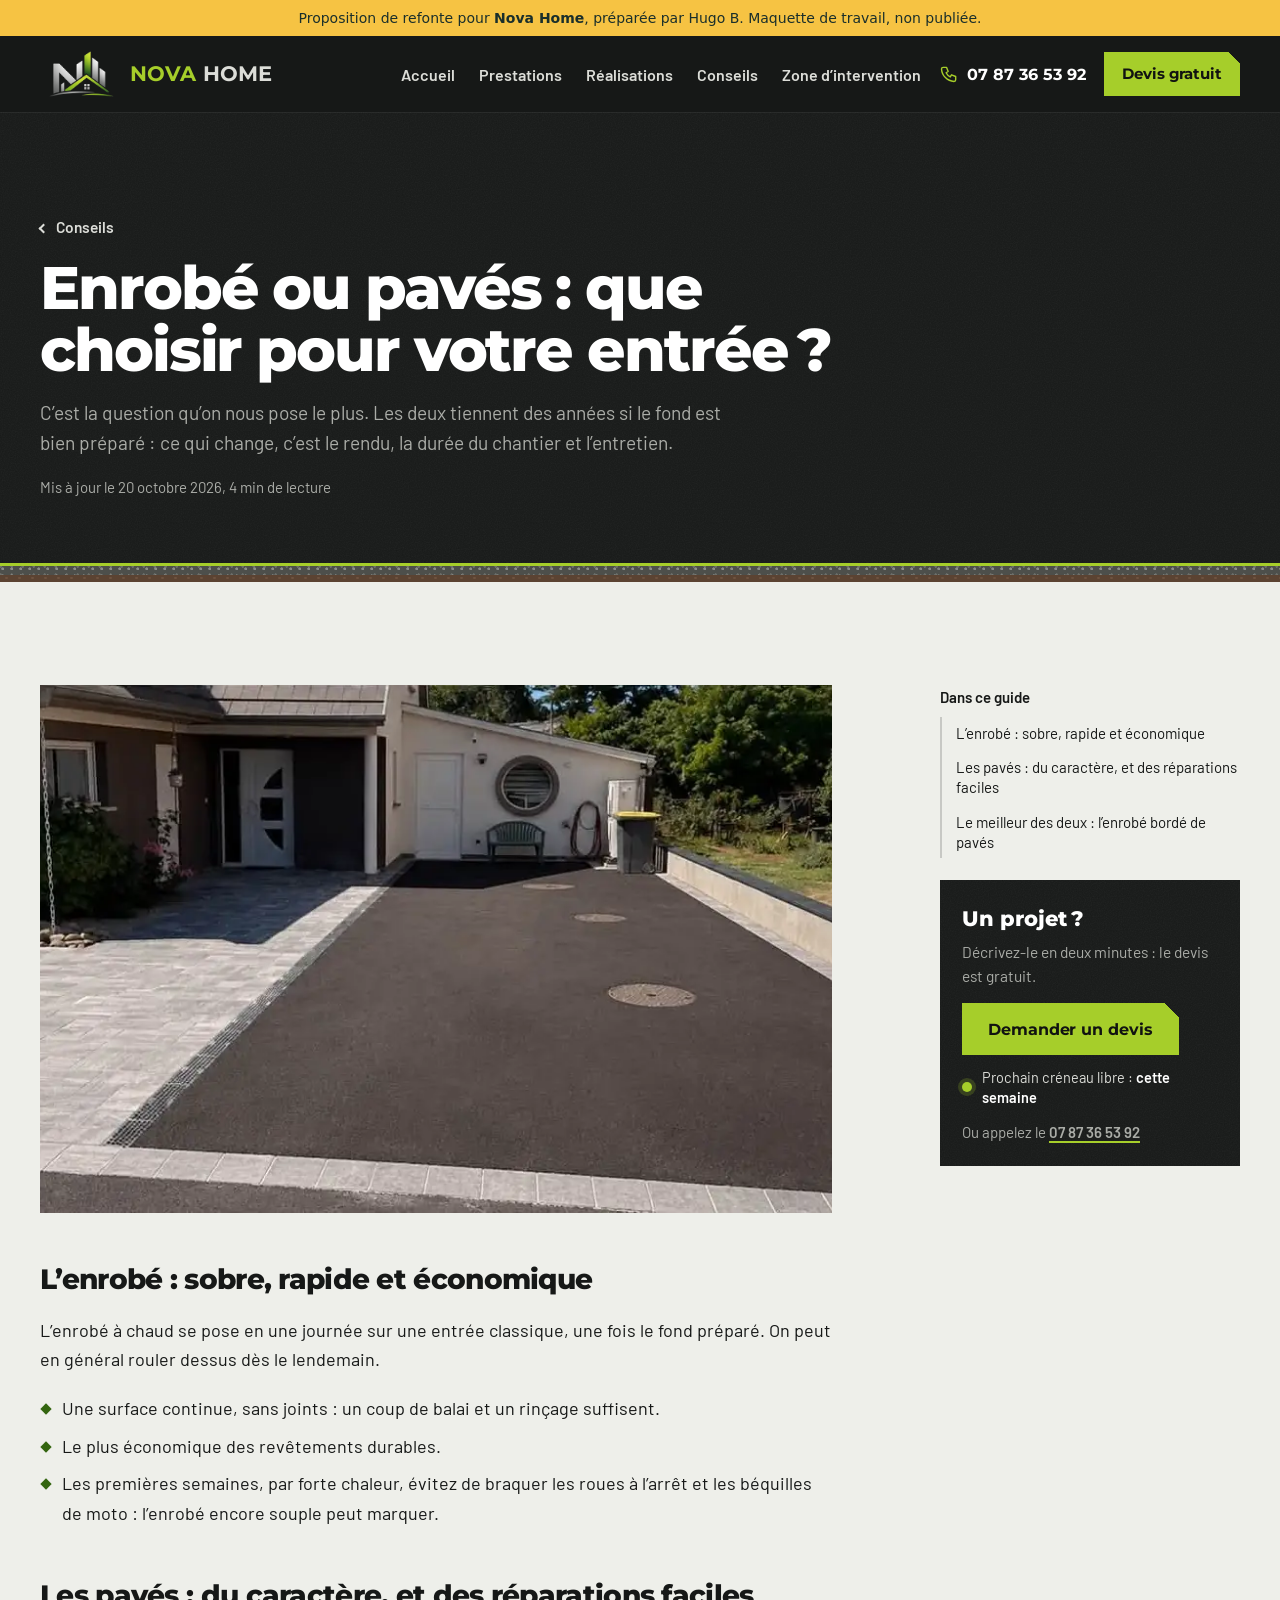
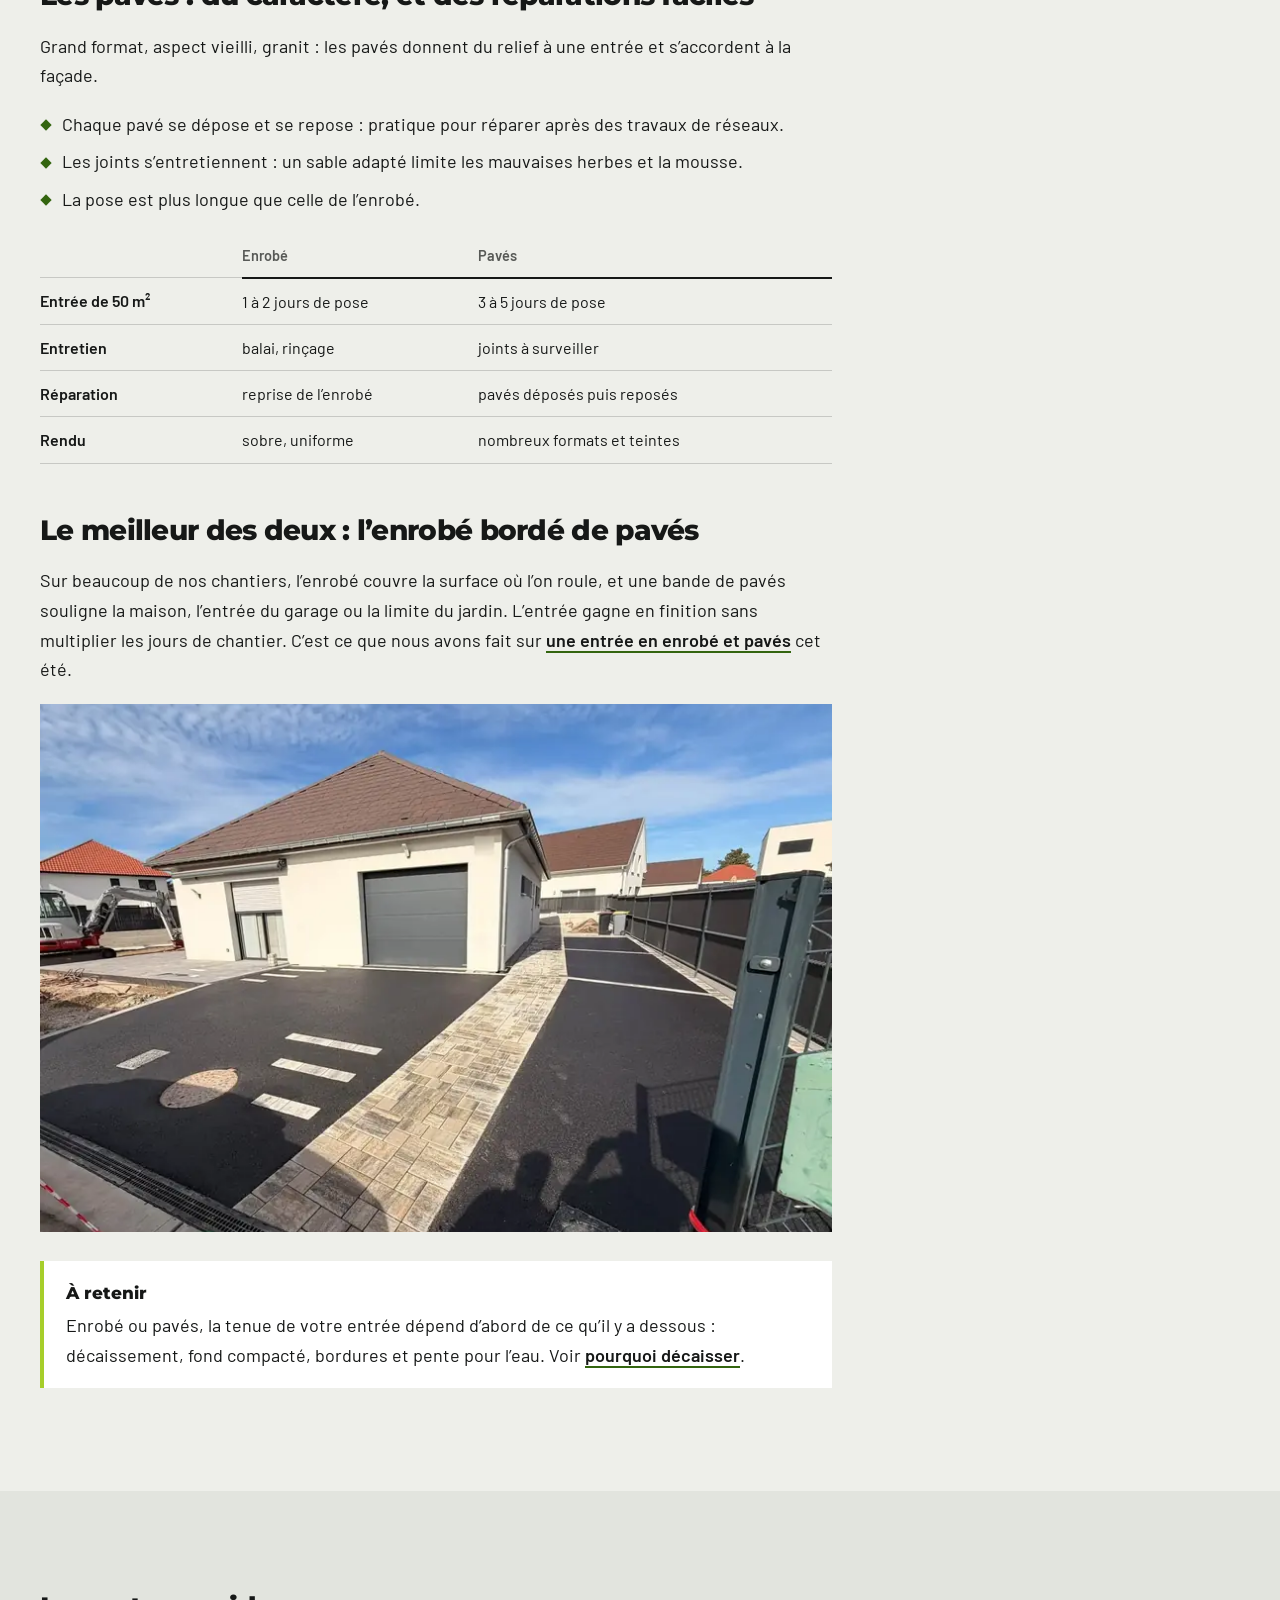
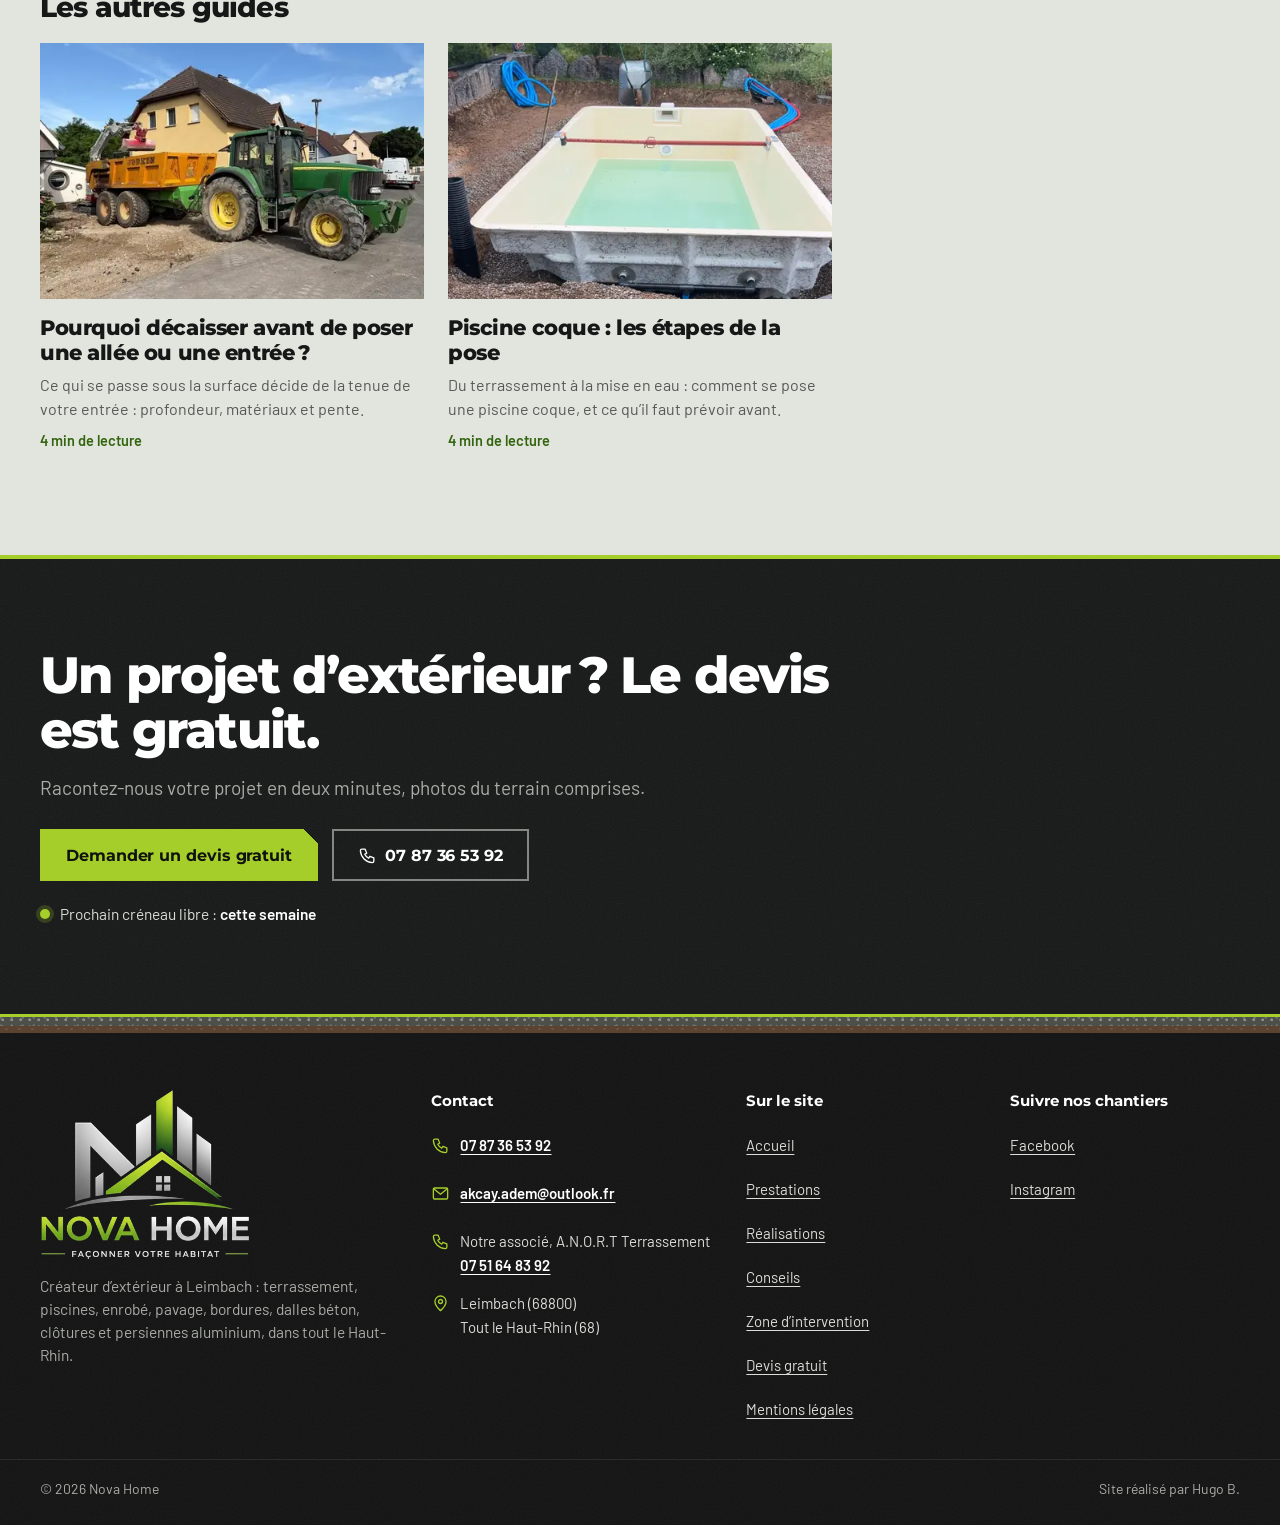
==== commit 7d70e758: "Sans prix ni villes de chantier, associé A.N.O.R.T Terrassement, piscines Prix et communes des chant" ====
--- a/conseil-enrobe-ou-paves.html
+++ b/conseil-enrobe-ou-paves.html
@@ -4,7 +4,7 @@
 <meta charset="utf-8">
 <meta name="viewport" content="width=device-width, initial-scale=1, viewport-fit=cover">
 <title>Enrobé ou pavés : que choisir pour votre entrée ? | Nova Home</title>
-<meta name="description" content="Prix, entretien, durée du chantier, rendu : ce qui distingue l’enrobé et les pavés pour une entrée de garage ou une cour, et pourquoi les combiner.">
+<meta name="description" content="Entretien, durée du chantier, réparations, rendu : ce qui distingue l’enrobé et les pavés pour une entrée de garage ou une cour, et pourquoi les combiner.">
 <meta name="robots" content="noindex, nofollow">
 <meta name="theme-color" content="#F6C343">
 <link rel="icon" href="assets/img/favicon-32.png" type="image/png">
@@ -15,9 +15,9 @@
 <style>body{background:#EEEFEA}</style>
 <meta property="og:type" content="website">
 <meta property="og:title" content="Enrobé ou pavés : que choisir pour votre entrée ? | Nova Home">
-<meta property="og:description" content="Prix, entretien, durée du chantier, rendu : ce qui distingue l’enrobé et les pavés pour une entrée de garage ou une cour, et pourquoi les combiner.">
+<meta property="og:description" content="Entretien, durée du chantier, réparations, rendu : ce qui distingue l’enrobé et les pavés pour une entrée de garage ou une cour, et pourquoi les combiner.">
 <meta property="og:locale" content="fr_FR">
-<script type="application/ld+json">{"@context":"https://schema.org","@type":"Article","headline":"Enrobé ou pavés : que choisir pour votre entrée ?","description":"Prix, entretien, durée du chantier, rendu : ce qui distingue l’enrobé et les pavés pour une entrée de garage ou une cour, et pourquoi les combiner.","inLanguage":"fr","author":{"@type":"Organization","name":"Nova Home"},"publisher":{"@type":"Organization","name":"Nova Home"},"datePublished":"2026-10-20","dateModified":"2026-10-20"}</script>
+<script type="application/ld+json">{"@context":"https://schema.org","@type":"Article","headline":"Enrobé ou pavés : que choisir pour votre entrée ?","description":"Entretien, durée du chantier, réparations, rendu : ce qui distingue l’enrobé et les pavés pour une entrée de garage ou une cour, et pourquoi les combiner.","inLanguage":"fr","author":{"@type":"Organization","name":"Nova Home"},"publisher":{"@type":"Organization","name":"Nova Home"},"datePublished":"2026-10-20","dateModified":"2026-10-20"}</script>
 <script type="application/json" id="pv-infos">{"semaine":{},"fermetures":[],"feries":{"ferme":true,"ouverts":[]},"alsace":true,"annonce":{},"platDuJour":{},"commandes":{}}</script>
 <script>document.documentElement.classList.add('js')</script>
 <script src="assets/js/gabarit.js" defer></script>
@@ -27,9 +27,9 @@
 <div class="pv-shell"><div class="pv pv--nova pv-page--guide pv-palette--1" style="--p-bg:#EEEFEA;--p-surface:#E2E4DE;--p-ink:#161817;--p-muted:#575956;--p-line:#C7C8C4;--p-accent:#A6CE2A;--p-on-accent:#111111;--p-accent-text:#576C17;--p-accent-soft:#E4EACF;--p-second:#33650F;--p-second-soft:#A3B892;--p-error:#B3261E;--p-ff-title:&quot;Espace fine&quot;, &#39;Montserrat&#39;, &#39;Segoe UI&#39;, system-ui, sans-serif;--p-ff-body:&quot;Espace fine&quot;, &#39;Barlow&#39;, system-ui, -apple-system, &#39;Segoe UI&#39;, sans-serif;--p-title-weight:800" data-mode="maquette" data-gabarit="nova" data-lang="fr">
 <a class="pv-skip" href="#contenu">Aller au contenu</a><aside class="pv-demo-bar pv-demo-bar--maquette" aria-label="Maquette"><span>Proposition de refonte pour <strong>Nova Home</strong>, préparée par Hugo B. Maquette de travail, non publiée.</span></aside><header class="pv-nav nv-nav"><div class="pv-in pv-nav-in"><a class="pv-logo nv-logo" href="index.html"><img class="nv-logo-embleme" src="assets/img/logo-embleme-210.webp" alt="" width="208" height="120" decoding="async"><span class="nv-logo-mot"><span class="nv-logo-nova">Nova</span> <span class="nv-logo-home">Home</span></span><span class="pv-sr">, retour à l'accueil</span></a><nav class="pv-menu-nav nv-menu" id="pv-menu" aria-label="Menu principal"><ul class="pv-links"><li><a href="index.html">Accueil</a></li><li><a href="prestations.html">Prestations</a></li><li><a href="realisations.html">Réalisations</a></li><li><a href="conseils.html">Conseils</a></li><li><a href="zone-intervention.html">Zone d’intervention</a></li><li class="nv-lien-devis"><a href="contact.html">Devis gratuit</a></li></ul></nav><a class="nv-nav-tel" href="tel:+33787365392"><svg class="nv-picto" viewBox="0 0 24 24" aria-hidden="true" focusable="false"><path d="M5 4h4l2 5-2.5 1.5a11 11 0 005 5L15 13l5 2v4a2 2 0 01-2 2A16 16 0 013 6a2 2 0 012-2"/></svg><span>07 87 36 53 92</span></a><a class="pv-btn pv-btn--sm nv-nav-cta" href="contact.html">Devis gratuit</a><button class="pv-burger-btn" type="button" aria-expanded="false" aria-controls="pv-menu" data-label-fermer="Fermer le menu"><span class="pv-burger" aria-hidden="true"><i></i><i></i><i></i></span><span class="pv-sr">Menu</span></button></div></header><div class="pv-annonce" data-pv-annonce role="region" aria-label="Annonce" hidden><div class="pv-in"><p data-pv-annonce-texte></p></div></div>
 <main id="contenu" tabindex="-1">
-<section class="pv-pagehead nv-pagehead nv-sombre nv-guide-tete"><div class="pv-in"><p class="nv-guide-retour"><a href="conseils.html">Conseils</a></p><h1 class="pv-title pv-title--page" id="titre-page">Enrobé ou pavés : que choisir pour votre entrée ?</h1><p class="pv-lead">C’est la question qu’on nous pose le plus. Les deux tiennent des années si le fond est bien préparé : ce qui change, c’est le budget, le rendu et l’entretien.</p><p class="nv-guide-infos">Mis à jour le <time datetime="2026-10-20">20 octobre 2026</time>, 4 min de lecture</p></div><div class="nv-strates" aria-hidden="true"><i></i><i></i><i></i></div></section><section class="pv-sec nv-sec-guide"><div class="pv-in nv-guide-grille"><article class="nv-guide" aria-labelledby="titre-page"><figure class="nv-g-photo nv-g-photo--une"><img class="nv-g-img" src="assets/img/entree-enrobe-paves-apres-960.webp" srcset="assets/img/entree-enrobe-paves-apres-480.webp 480w, assets/img/entree-enrobe-paves-apres-640.webp 640w, assets/img/entree-enrobe-paves-apres-960.webp 960w" sizes="(min-width: 1000px) 700px, 92vw" alt="Cour en enrobé noir bordée de pavés gris devant une maison" width="960" height="540" decoding="async"></figure><h2 class="nv-g-h2" id="l-enrobe-sobre-rapide-et-economique">L’enrobé : sobre, rapide et économique</h2><p>L’enrobé à chaud se pose en une journée sur une entrée classique, une fois le fond préparé. On peut en général rouler dessus dès le lendemain.</p><ul class="nv-g-liste"><li>Une surface continue, sans joints : un coup de balai et un rinçage suffisent.</li><li>Le moins cher des revêtements durables : 35 à 60 € le m² posé.</li><li>Les premières semaines, par forte chaleur, évitez de braquer les roues à l’arrêt et les béquilles de moto : l’enrobé encore souple peut marquer.</li></ul><h2 class="nv-g-h2" id="les-paves-du-caractere-et-des-reparations-faciles">Les pavés : du caractère, et des réparations faciles</h2><p>Grand format, aspect vieilli, granit : les pavés donnent du relief à une entrée et s’accordent à la façade.</p><ul class="nv-g-liste"><li>Chaque pavé se dépose et se repose : pratique pour réparer après des travaux de réseaux.</li><li>Les joints s’entretiennent : un sable adapté limite les mauvaises herbes et la mousse.</li><li>La pose est plus longue et plus chère : 75 à 120 € le m².</li></ul><div class="nv-g-tableau" role="region" aria-label="Tableau" tabindex="0"><table><thead><tr><td></td><th scope="col">Enrobé</th><th scope="col">Pavés</th></tr></thead><tbody><tr><th scope="row">Prix posé</th><td>35 à 60 €/m²</td><td>75 à 120 €/m²</td></tr><tr><th scope="row">Entrée de 50 m²</th><td>1 à 2 jours de pose</td><td>3 à 5 jours de pose</td></tr><tr><th scope="row">Entretien</th><td>balai, rinçage</td><td>joints à surveiller</td></tr><tr><th scope="row">Réparation</th><td>reprise de l’enrobé</td><td>pavés déposés puis reposés</td></tr><tr><th scope="row">Rendu</th><td>sobre, uniforme</td><td>nombreux formats et teintes</td></tr></tbody></table></div><h2 class="nv-g-h2" id="le-meilleur-des-deux-l-enrobe-borde-de-paves">Le meilleur des deux : l’enrobé bordé de pavés</h2><p>Sur beaucoup de nos chantiers, l’enrobé couvre la surface où l’on roule, et une bande de pavés souligne la maison, l’entrée du garage ou la limite du jardin. Le budget reste raisonnable et l’entrée gagne en finition. C’est ce que nous avons fait sur <a href="realisations.html#entree-enrobe-paves">une entrée en enrobé et pavés</a> cet été.</p><figure class="nv-g-photo"><img class="nv-g-img" src="assets/img/entree-maison-neuve-apres-960.webp" srcset="assets/img/entree-maison-neuve-apres-320.webp 320w, assets/img/entree-maison-neuve-apres-480.webp 480w, assets/img/entree-maison-neuve-apres-640.webp 640w, assets/img/entree-maison-neuve-apres-800.webp 800w, assets/img/entree-maison-neuve-apres-960.webp 960w, assets/img/entree-maison-neuve-apres-1440.webp 1440w, assets/img/entree-maison-neuve-apres-1908.webp 1908w" sizes="(min-width: 1000px) 700px, 92vw" alt="Entrée de maison neuve en enrobé avec une bande de pavés" width="960" height="720" loading="lazy" decoding="async"></figure><aside class="nv-g-retenir"><p class="nv-g-retenir-titre">À retenir</p><p>Enrobé ou pavés, la tenue de votre entrée dépend d’abord de ce qu’il y a dessous : décaissement, fond compacté, bordures et pente pour l’eau. Voir <a href="conseil-pourquoi-decaisser.html">pourquoi décaisser</a>.</p></aside></article><aside class="nv-guide-cote"><nav class="nv-guide-sommaire" aria-label="Dans ce guide"><p class="nv-guide-cote-titre">Dans ce guide</p><ol role="list"><li><a href="#l-enrobe-sobre-rapide-et-economique">L’enrobé : sobre, rapide et économique</a></li><li><a href="#les-paves-du-caractere-et-des-reparations-faciles">Les pavés : du caractère, et des réparations faciles</a></li><li><a href="#le-meilleur-des-deux-l-enrobe-borde-de-paves">Le meilleur des deux : l’enrobé bordé de pavés</a></li></ol></nav><div class="nv-guide-devis nv-sombre"><p class="nv-guide-devis-titre">Un projet ?</p><p>Décrivez-le en deux minutes : le devis est gratuit.</p><p class="pv-actions"><a class="pv-btn" href="contact.html"><span>Demander un devis</span></a></p><p class="nv-dispo nv-dispo--petit" data-nv-dispo><span class="nv-dispo-point" aria-hidden="true"></span><span>Prochain créneau libre : <strong data-nv-dispo-texte>semaine du 16 novembre</strong></span></p><p class="nv-guide-tel">Ou appelez le <a href="tel:+33787365392">07 87 36 53 92</a></p></div></aside></div></section><section class="pv-sec nv-sec-guides pv-sec--alt" aria-labelledby="titre-autres"><div class="pv-in"><h2 class="pv-h pv-h--sm" id="titre-autres">Les autres guides</h2><ul class="nv-guides" role="list"><li class="nv-guide-item"><a class="nv-guide-carte" href="conseil-pourquoi-decaisser.html"><span class="nv-guide-photo"><img class="nv-guide-img" src="assets/img/decaissement-tracteur-benne-960.webp" srcset="assets/img/decaissement-tracteur-benne-480.webp 480w, assets/img/decaissement-tracteur-benne-640.webp 640w, assets/img/decaissement-tracteur-benne-960.webp 960w, assets/img/decaissement-tracteur-benne-1200.webp 1200w" sizes="(min-width: 1240px) 384px, (min-width: 800px) 31vw, 92vw" alt="Tracteur et benne pendant le décaissement d’une entrée" width="960" height="720" loading="lazy" decoding="async"></span><h3 class="nv-guide-titre">Pourquoi décaisser avant de poser une allée ou une entrée ?</h3><span class="nv-guide-resume">Ce qui se passe sous la surface décide de la tenue de votre entrée : profondeur, matériaux et pente.</span><span class="nv-guide-meta">4 min de lecture</span></a></li><li class="nv-guide-item"><a class="nv-guide-carte" href="conseil-prix-entree-enrobe.html"><span class="nv-guide-photo"><img class="nv-guide-img" src="assets/img/entree-maison-neuve-apres-960.webp" srcset="assets/img/entree-maison-neuve-apres-320.webp 320w, assets/img/entree-maison-neuve-apres-480.webp 480w, assets/img/entree-maison-neuve-apres-640.webp 640w, assets/img/entree-maison-neuve-apres-800.webp 800w, assets/img/entree-maison-neuve-apres-960.webp 960w, assets/img/entree-maison-neuve-apres-1440.webp 1440w, assets/img/entree-maison-neuve-apres-1908.webp 1908w" sizes="(min-width: 1240px) 384px, (min-width: 800px) 31vw, 92vw" alt="Entrée de maison neuve en enrobé avec une bande de pavés" width="960" height="720" loading="lazy" decoding="async"></span><h3 class="nv-guide-titre">Prix d’une entrée en enrobé dans le Haut-Rhin en 2026</h3><span class="nv-guide-resume">Les postes d’un devis, un exemple de budget pour 50 m² et ce qui fait varier le prix.</span><span class="nv-guide-meta">3 min de lecture</span></a></li></ul></div></section><section class="nv-appel nv-sombre" aria-labelledby="titre-bandeau"><div class="pv-in nv-appel-in"><h2 class="nv-appel-titre" id="titre-bandeau">Un projet d’extérieur ? Le devis est gratuit.</h2><p class="nv-appel-texte">Racontez-nous votre projet en deux minutes, photos du terrain comprises.</p><p class="pv-actions"><a class="pv-btn" href="contact.html"><span>Demander un devis gratuit</span></a><a class="pv-btn pv-btn--ghost" href="tel:+33787365392"><svg class="nv-picto nv-picto--btn" viewBox="0 0 24 24" aria-hidden="true" focusable="false"><path d="M5 4h4l2 5-2.5 1.5a11 11 0 005 5L15 13l5 2v4a2 2 0 01-2 2A16 16 0 013 6a2 2 0 012-2"/></svg><span><span class="pv-sr">Appeler le </span>07 87 36 53 92</span></a></p><p class="nv-dispo nv-dispo--bandeau" data-nv-dispo><span class="nv-dispo-point" aria-hidden="true"></span><span>Prochain créneau libre : <strong data-nv-dispo-texte>semaine du 16 novembre</strong></span></p></div></section>
+<section class="pv-pagehead nv-pagehead nv-sombre nv-guide-tete"><div class="pv-in"><p class="nv-guide-retour"><a href="conseils.html">Conseils</a></p><h1 class="pv-title pv-title--page" id="titre-page">Enrobé ou pavés : que choisir pour votre entrée ?</h1><p class="pv-lead">C’est la question qu’on nous pose le plus. Les deux tiennent des années si le fond est bien préparé : ce qui change, c’est le rendu, la durée du chantier et l’entretien.</p><p class="nv-guide-infos">Mis à jour le <time datetime="2026-10-20">20 octobre 2026</time>, 4 min de lecture</p></div><div class="nv-strates" aria-hidden="true"><i></i><i></i><i></i></div></section><section class="pv-sec nv-sec-guide"><div class="pv-in nv-guide-grille"><article class="nv-guide" aria-labelledby="titre-page"><figure class="nv-g-photo nv-g-photo--une"><img class="nv-g-img" src="assets/img/entree-enrobe-paves-apres-960.webp" srcset="assets/img/entree-enrobe-paves-apres-480.webp 480w, assets/img/entree-enrobe-paves-apres-640.webp 640w, assets/img/entree-enrobe-paves-apres-960.webp 960w" sizes="(min-width: 1000px) 700px, 92vw" alt="Cour en enrobé noir bordée de pavés gris devant une maison" width="960" height="540" decoding="async"></figure><h2 class="nv-g-h2" id="l-enrobe-sobre-rapide-et-economique">L’enrobé : sobre, rapide et économique</h2><p>L’enrobé à chaud se pose en une journée sur une entrée classique, une fois le fond préparé. On peut en général rouler dessus dès le lendemain.</p><ul class="nv-g-liste"><li>Une surface continue, sans joints : un coup de balai et un rinçage suffisent.</li><li>Le plus économique des revêtements durables.</li><li>Les premières semaines, par forte chaleur, évitez de braquer les roues à l’arrêt et les béquilles de moto : l’enrobé encore souple peut marquer.</li></ul><h2 class="nv-g-h2" id="les-paves-du-caractere-et-des-reparations-faciles">Les pavés : du caractère, et des réparations faciles</h2><p>Grand format, aspect vieilli, granit : les pavés donnent du relief à une entrée et s’accordent à la façade.</p><ul class="nv-g-liste"><li>Chaque pavé se dépose et se repose : pratique pour réparer après des travaux de réseaux.</li><li>Les joints s’entretiennent : un sable adapté limite les mauvaises herbes et la mousse.</li><li>La pose est plus longue que celle de l’enrobé.</li></ul><div class="nv-g-tableau" role="region" aria-label="Tableau" tabindex="0"><table><thead><tr><td></td><th scope="col">Enrobé</th><th scope="col">Pavés</th></tr></thead><tbody><tr><th scope="row">Entrée de 50 m²</th><td>1 à 2 jours de pose</td><td>3 à 5 jours de pose</td></tr><tr><th scope="row">Entretien</th><td>balai, rinçage</td><td>joints à surveiller</td></tr><tr><th scope="row">Réparation</th><td>reprise de l’enrobé</td><td>pavés déposés puis reposés</td></tr><tr><th scope="row">Rendu</th><td>sobre, uniforme</td><td>nombreux formats et teintes</td></tr></tbody></table></div><h2 class="nv-g-h2" id="le-meilleur-des-deux-l-enrobe-borde-de-paves">Le meilleur des deux : l’enrobé bordé de pavés</h2><p>Sur beaucoup de nos chantiers, l’enrobé couvre la surface où l’on roule, et une bande de pavés souligne la maison, l’entrée du garage ou la limite du jardin. L’entrée gagne en finition sans multiplier les jours de chantier. C’est ce que nous avons fait sur <a href="realisations.html#entree-enrobe-paves">une entrée en enrobé et pavés</a> cet été.</p><figure class="nv-g-photo"><img class="nv-g-img" src="assets/img/entree-maison-neuve-apres-960.webp" srcset="assets/img/entree-maison-neuve-apres-320.webp 320w, assets/img/entree-maison-neuve-apres-480.webp 480w, assets/img/entree-maison-neuve-apres-640.webp 640w, assets/img/entree-maison-neuve-apres-800.webp 800w, assets/img/entree-maison-neuve-apres-960.webp 960w, assets/img/entree-maison-neuve-apres-1440.webp 1440w, assets/img/entree-maison-neuve-apres-1908.webp 1908w" sizes="(min-width: 1000px) 700px, 92vw" alt="Entrée de maison neuve en enrobé avec une bande de pavés" width="960" height="720" loading="lazy" decoding="async"></figure><aside class="nv-g-retenir"><p class="nv-g-retenir-titre">À retenir</p><p>Enrobé ou pavés, la tenue de votre entrée dépend d’abord de ce qu’il y a dessous : décaissement, fond compacté, bordures et pente pour l’eau. Voir <a href="conseil-pourquoi-decaisser.html">pourquoi décaisser</a>.</p></aside></article><aside class="nv-guide-cote"><nav class="nv-guide-sommaire" aria-label="Dans ce guide"><p class="nv-guide-cote-titre">Dans ce guide</p><ol role="list"><li><a href="#l-enrobe-sobre-rapide-et-economique">L’enrobé : sobre, rapide et économique</a></li><li><a href="#les-paves-du-caractere-et-des-reparations-faciles">Les pavés : du caractère, et des réparations faciles</a></li><li><a href="#le-meilleur-des-deux-l-enrobe-borde-de-paves">Le meilleur des deux : l’enrobé bordé de pavés</a></li></ol></nav><div class="nv-guide-devis nv-sombre"><p class="nv-guide-devis-titre">Un projet ?</p><p>Décrivez-le en deux minutes : le devis est gratuit.</p><p class="pv-actions"><a class="pv-btn" href="contact.html"><span>Demander un devis</span></a></p><p class="nv-dispo nv-dispo--petit" data-nv-dispo><span class="nv-dispo-point" aria-hidden="true"></span><span>Prochain créneau libre : <strong data-nv-dispo-texte>semaine du 16 novembre</strong></span></p><p class="nv-guide-tel">Ou appelez le <a href="tel:+33787365392">07 87 36 53 92</a></p></div></aside></div></section><section class="pv-sec nv-sec-guides pv-sec--alt" aria-labelledby="titre-autres"><div class="pv-in"><h2 class="pv-h pv-h--sm" id="titre-autres">Les autres guides</h2><ul class="nv-guides" role="list"><li class="nv-guide-item"><a class="nv-guide-carte" href="conseil-pourquoi-decaisser.html"><span class="nv-guide-photo"><img class="nv-guide-img" src="assets/img/decaissement-tracteur-benne-960.webp" srcset="assets/img/decaissement-tracteur-benne-480.webp 480w, assets/img/decaissement-tracteur-benne-640.webp 640w, assets/img/decaissement-tracteur-benne-960.webp 960w, assets/img/decaissement-tracteur-benne-1200.webp 1200w" sizes="(min-width: 1240px) 384px, (min-width: 800px) 31vw, 92vw" alt="Tracteur et benne pendant le décaissement d’une entrée" width="960" height="720" loading="lazy" decoding="async"></span><h3 class="nv-guide-titre">Pourquoi décaisser avant de poser une allée ou une entrée ?</h3><span class="nv-guide-resume">Ce qui se passe sous la surface décide de la tenue de votre entrée : profondeur, matériaux et pente.</span><span class="nv-guide-meta">4 min de lecture</span></a></li><li class="nv-guide-item"><a class="nv-guide-carte" href="conseil-piscine-coque.html"><span class="nv-guide-photo"><img class="nv-guide-img" src="assets/img/piscine-coque-pose-960.webp" srcset="assets/img/piscine-coque-pose-320.webp 320w, assets/img/piscine-coque-pose-480.webp 480w, assets/img/piscine-coque-pose-640.webp 640w, assets/img/piscine-coque-pose-960.webp 960w, assets/img/piscine-coque-pose-1242.webp 1242w" sizes="(min-width: 1240px) 384px, (min-width: 800px) 31vw, 92vw" alt="Coque de piscine posée dans son trou de terrassement" width="960" height="720" loading="lazy" decoding="async"></span><h3 class="nv-guide-titre">Piscine coque : les étapes de la pose</h3><span class="nv-guide-resume">Du terrassement à la mise en eau : comment se pose une piscine coque, et ce qu’il faut prévoir avant.</span><span class="nv-guide-meta">4 min de lecture</span></a></li></ul></div></section><section class="nv-appel nv-sombre" aria-labelledby="titre-bandeau"><div class="pv-in nv-appel-in"><h2 class="nv-appel-titre" id="titre-bandeau">Un projet d’extérieur ? Le devis est gratuit.</h2><p class="nv-appel-texte">Racontez-nous votre projet en deux minutes, photos du terrain comprises.</p><p class="pv-actions"><a class="pv-btn" href="contact.html"><span>Demander un devis gratuit</span></a><a class="pv-btn pv-btn--ghost" href="tel:+33787365392"><svg class="nv-picto nv-picto--btn" viewBox="0 0 24 24" aria-hidden="true" focusable="false"><path d="M5 4h4l2 5-2.5 1.5a11 11 0 005 5L15 13l5 2v4a2 2 0 01-2 2A16 16 0 013 6a2 2 0 012-2"/></svg><span><span class="pv-sr">Appeler le </span>07 87 36 53 92</span></a></p><p class="nv-dispo nv-dispo--bandeau" data-nv-dispo><span class="nv-dispo-point" aria-hidden="true"></span><span>Prochain créneau libre : <strong data-nv-dispo-texte>semaine du 16 novembre</strong></span></p></div></section>
 </main>
-<footer class="pv-foot nv-pied"><div class="nv-strates" aria-hidden="true"><i></i><i></i><i></i></div><div class="pv-in nv-pied-grille"><div class="nv-pied-id"><img class="nv-pied-logo" src="assets/img/logo-complet-370.webp" alt="Nova Home, façonner votre habitat" width="370" height="300" loading="lazy" decoding="async"><p class="nv-pied-quoi">Créateur d’extérieur à Leimbach : terrassement, enrobé, pavage, bordures, dalles béton, clôtures et persiennes aluminium, dans tout le Haut-Rhin.</p></div><div><h2 class="pv-foot-title">Contact</h2><ul class="nv-pied-coords"><li><svg class="nv-picto" viewBox="0 0 24 24" aria-hidden="true" focusable="false"><path d="M5 4h4l2 5-2.5 1.5a11 11 0 005 5L15 13l5 2v4a2 2 0 01-2 2A16 16 0 013 6a2 2 0 012-2"/></svg><a href="tel:+33787365392">07 87 36 53 92</a></li><li><svg class="nv-picto" viewBox="0 0 24 24" aria-hidden="true" focusable="false"><rect x="3" y="5" width="18" height="14" rx="1.5"/><path d="M3.5 6l8.5 7 8.5-7"/></svg><a href="mailto:akcay.adem@outlook.fr">akcay.adem@outlook.fr</a></li><li><svg class="nv-picto" viewBox="0 0 24 24" aria-hidden="true" focusable="false"><path d="M12 21s-7-6.2-7-11.5a7 7 0 0114 0C19 14.8 12 21 12 21z"/><circle cx="12" cy="9.5" r="2.5"/></svg><span>Leimbach (68800)<br>Tout le Haut-Rhin (68)</span></li></ul></div><nav aria-label="Pied de page"><h2 class="pv-foot-title">Sur le site</h2><ul class="pv-foot-links"><li><a href="index.html">Accueil</a></li><li><a href="prestations.html">Prestations</a></li><li><a href="realisations.html">Réalisations</a></li><li><a href="conseils.html">Conseils</a></li><li><a href="zone-intervention.html">Zone d’intervention</a></li><li><a href="contact.html">Devis gratuit</a></li><li><a href="mentions-legales.html">Mentions légales</a></li></ul></nav><div><h2 class="pv-foot-title">Suivre nos chantiers</h2><ul class="pv-foot-links"><li><a href="https://www.facebook.com/p/Nova-Home-61587917066312/" rel="noopener" target="_blank">Facebook<span class="pv-sr"> (nouvel onglet)</span></a></li><li><a href="https://www.instagram.com/nova.home688/" rel="noopener" target="_blank">Instagram<span class="pv-sr"> (nouvel onglet)</span></a></li></ul></div></div><div class="pv-in pv-foot-bottom"><span>© 2026 Nova Home</span><span>Site réalisé par Hugo B.</span></div><script type="application/json" id="nv-dispo">{"semaines":[{"du":"2026-10-26","etat":"complet"},{"du":"2026-11-02","etat":"complet"},{"du":"2026-11-09","etat":"complet"},{"du":"2026-11-16","etat":"places"},{"du":"2026-11-23","etat":"libre"},{"du":"2026-11-30","etat":"libre"}]}</script></footer>
+<footer class="pv-foot nv-pied"><div class="nv-strates" aria-hidden="true"><i></i><i></i><i></i></div><div class="pv-in nv-pied-grille"><div class="nv-pied-id"><img class="nv-pied-logo" src="assets/img/logo-complet-370.webp" alt="Nova Home, façonner votre habitat" width="370" height="300" loading="lazy" decoding="async"><p class="nv-pied-quoi">Créateur d’extérieur à Leimbach : terrassement, piscines, enrobé, pavage, bordures, dalles béton, clôtures et persiennes aluminium, dans tout le Haut-Rhin.</p></div><div><h2 class="pv-foot-title">Contact</h2><ul class="nv-pied-coords"><li><svg class="nv-picto" viewBox="0 0 24 24" aria-hidden="true" focusable="false"><path d="M5 4h4l2 5-2.5 1.5a11 11 0 005 5L15 13l5 2v4a2 2 0 01-2 2A16 16 0 013 6a2 2 0 012-2"/></svg><a href="tel:+33787365392">07 87 36 53 92</a></li><li><svg class="nv-picto" viewBox="0 0 24 24" aria-hidden="true" focusable="false"><rect x="3" y="5" width="18" height="14" rx="1.5"/><path d="M3.5 6l8.5 7 8.5-7"/></svg><a href="mailto:akcay.adem@outlook.fr">akcay.adem@outlook.fr</a></li><li><svg class="nv-picto" viewBox="0 0 24 24" aria-hidden="true" focusable="false"><path d="M5 4h4l2 5-2.5 1.5a11 11 0 005 5L15 13l5 2v4a2 2 0 01-2 2A16 16 0 013 6a2 2 0 012-2"/></svg><span>Notre associé, A.N.O.R.T Terrassement<br><a href="tel:+33751648392">07 51 64 83 92</a></span></li><li><svg class="nv-picto" viewBox="0 0 24 24" aria-hidden="true" focusable="false"><path d="M12 21s-7-6.2-7-11.5a7 7 0 0114 0C19 14.8 12 21 12 21z"/><circle cx="12" cy="9.5" r="2.5"/></svg><span>Leimbach (68800)<br>Tout le Haut-Rhin (68)</span></li></ul></div><nav aria-label="Pied de page"><h2 class="pv-foot-title">Sur le site</h2><ul class="pv-foot-links"><li><a href="index.html">Accueil</a></li><li><a href="prestations.html">Prestations</a></li><li><a href="realisations.html">Réalisations</a></li><li><a href="conseils.html">Conseils</a></li><li><a href="zone-intervention.html">Zone d’intervention</a></li><li><a href="contact.html">Devis gratuit</a></li><li><a href="mentions-legales.html">Mentions légales</a></li></ul></nav><div><h2 class="pv-foot-title">Suivre nos chantiers</h2><ul class="pv-foot-links"><li><a href="https://www.facebook.com/p/Nova-Home-61587917066312/" rel="noopener" target="_blank">Facebook<span class="pv-sr"> (nouvel onglet)</span></a></li><li><a href="https://www.instagram.com/nova.home688/" rel="noopener" target="_blank">Instagram<span class="pv-sr"> (nouvel onglet)</span></a></li></ul></div></div><div class="pv-in pv-foot-bottom"><span>© 2026 Nova Home</span><span>Site réalisé par Hugo B.</span></div><script type="application/json" id="nv-dispo">{"semaines":[{"du":"2026-10-26","etat":"complet"},{"du":"2026-11-02","etat":"complet"},{"du":"2026-11-09","etat":"complet"},{"du":"2026-11-16","etat":"places"},{"du":"2026-11-23","etat":"libre"},{"du":"2026-11-30","etat":"libre"}]}</script></footer>
 <nav class="pv-actionbar nv-actionbar" aria-label="Actions rapides"><a class="pv-btn pv-btn--ghost" href="tel:+33787365392"><svg class="nv-picto nv-picto--btn" viewBox="0 0 24 24" aria-hidden="true" focusable="false"><path d="M5 4h4l2 5-2.5 1.5a11 11 0 005 5L15 13l5 2v4a2 2 0 01-2 2A16 16 0 013 6a2 2 0 012-2"/></svg><span>Appeler</span></a><a class="pv-btn" href="contact.html"><span>Devis gratuit</span></a></nav>
 </div></div>
 </body>
--- a/assets/css/nova.css
+++ b/assets/css/nova.css
@@ -1 +1 @@
-@font-face{font-family:"Bodoni Moda";src:url("../fonts/bodoni-moda.woff2") format("woff2");font-weight:400 900;font-style:normal;font-display:swap}@font-face{font-family:"Karla";src:url("../fonts/karla.woff2") format("woff2");font-weight:200 800;font-style:normal;font-display:swap}@font-face{font-family:"Bodoni Moda";src:url("../fonts/bodoni-moda-italic.woff2") format("woff2");font-weight:400 900;font-style:italic;font-display:swap}@font-face{font-family:"Bricolage Grotesque";src:url("../fonts/bricolage-grotesque.woff2") format("woff2");font-weight:200 800;font-style:normal;font-display:swap}@font-face{font-family:"Alfa Slab One";src:url("../fonts/alfa-slab-one.woff2") format("woff2");font-weight:400;font-style:normal;font-display:swap}@font-face{font-family:"Archivo";src:url("../fonts/archivo.woff2") format("woff2");font-weight:100 900;font-style:normal;font-display:swap}@font-face{font-family:"Young Serif";src:url("../fonts/young-serif.woff2") format("woff2");font-weight:400;font-style:normal;font-display:swap}@font-face{font-family:"Figtree";src:url("../fonts/figtree.woff2") format("woff2");font-weight:300 900;font-style:normal;font-display:swap}@font-face{font-family:"Epilogue";src:url("../fonts/epilogue.woff2") format("woff2");font-weight:100 900;font-style:normal;font-display:swap}@font-face{font-family:"IBM Plex Mono";src:url("../fonts/ibm-plex-mono-400.woff2") format("woff2");font-weight:400;font-style:normal;font-display:swap}@font-face{font-family:"IBM Plex Mono";src:url("../fonts/ibm-plex-mono-500.woff2") format("woff2");font-weight:500;font-style:normal;font-display:swap}@font-face{font-family:"Barlow Condensed";src:url("../fonts/barlow-condensed-700.woff2") format("woff2");font-weight:700;font-style:normal;font-display:swap}@font-face{font-family:"Barlow";src:url("../fonts/barlow-400.woff2") format("woff2");font-weight:400;font-style:normal;font-display:swap}@font-face{font-family:"Barlow Condensed";src:url("../fonts/barlow-condensed-800.woff2") format("woff2");font-weight:800;font-style:normal;font-display:swap}@font-face{font-family:"Barlow Condensed";src:url("../fonts/barlow-condensed-600.woff2") format("woff2");font-weight:600;font-style:normal;font-display:swap}@font-face{font-family:"Barlow Condensed";src:url("../fonts/barlow-condensed-500.woff2") format("woff2");font-weight:500;font-style:normal;font-display:swap}@font-face{font-family:"Barlow";src:url("../fonts/barlow-500.woff2") format("woff2");font-weight:500;font-style:normal;font-display:swap}@font-face{font-family:"Barlow";src:url("../fonts/barlow-600.woff2") format("woff2");font-weight:600;font-style:normal;font-display:swap}@font-face{font-family:"Barlow";src:url("../fonts/barlow-700.woff2") format("woff2");font-weight:700;font-style:normal;font-display:swap}@font-face{font-family:"Cormorant Garamond";src:url("../fonts/cormorant-garamond.woff2") format("woff2");font-weight:300 700;font-style:normal;font-display:swap}@font-face{font-family:"Jost";src:url("../fonts/jost.woff2") format("woff2");font-weight:100 900;font-style:normal;font-display:swap}@font-face{font-family:"Cormorant Garamond";src:url("../fonts/cormorant-garamond-italic.woff2") format("woff2");font-weight:300 700;font-style:italic;font-display:swap}@font-face{font-family:"Newsreader";src:url("../fonts/newsreader.woff2") format("woff2");font-weight:200 800;font-style:normal;font-display:swap}@font-face{font-family:"Public Sans";src:url("../fonts/public-sans.woff2") format("woff2");font-weight:100 900;font-style:normal;font-display:swap}@font-face{font-family:"Newsreader";src:url("../fonts/newsreader-italic.woff2") format("woff2");font-weight:200 800;font-style:italic;font-display:swap}@font-face{font-family:"Espace fine";src:local("Arial"),local("ArialMT"),local("Helvetica Neue"),local("HelveticaNeue"),local("Helvetica"),local("Roboto"),local("Noto Sans"),local("NotoSans-Regular"),local("DejaVu Sans"),local("DejaVuSans"),local("Liberation Sans");unicode-range:U+202F}html{-webkit-text-size-adjust:100%;text-size-adjust:100%;scroll-padding-top:88px;-webkit-tap-highlight-color:transparent}@supports (interpolate-size:allow-keywords){:root{interpolate-size:allow-keywords}}body.pv-site{margin:0;--pv-ease-out:cubic-bezier(0.23,1,0.32,1);--pv-ease-in-out:cubic-bezier(0.77,0,0.175,1);--pv-press:110ms;--pv-dur:160ms;--pv-ui:200ms;--pv-ui-out:150ms}.pv{--p-bg:#FFFFFF;--p-surface:#F2F2F2;--p-ink:#1A1A1A;--p-muted:#555555;--p-line:#DDDDDD;--p-accent:#333333;--p-on-accent:#FFFFFF;--p-accent-text:#333333;--p-accent-soft:#EEEEEE;--p-second:#999999;--p-second-soft:#DDDDDD;--p-ff-title:Georgia,serif;--p-ff-body:system-ui,sans-serif;--p-title-weight:700;--pv-max:1180px;--pv-gutter:clamp(20px,4vw,40px);--pv-sec-y:clamp(56px,8vw,112px);--pv-radius:10px;min-height:100vh;display:flex;flex-direction:column;background:var(--p-bg);color:var(--p-ink);font-family:var(--p-ff-body);font-size:17px;line-height:1.6;overflow-wrap:break-word;-webkit-font-smoothing:antialiased}@media (min-width:900px){.pv{font-size:18px}}.pv *,.pv *::before,.pv *::after{box-sizing:border-box}.pv main{flex:1}:where(.pv) :where(h1,h2,h3,h4,p,figure,blockquote,ul,ol,dl,dd,table){margin:0}:where(.pv) :where(ul,ol)[class]{list-style:none;padding:0}:where(.pv) a{color:inherit;text-underline-offset:0.2em}.pv img,.pv svg{display:block;max-width:100%}:where(.pv) img{height:auto}:where(.pv) :where(button,input,select,textarea){font:inherit;color:inherit}.pv :focus-visible{outline:3px solid var(--p-accent-text);outline-offset:3px;border-radius:3px}.pv main:focus{outline:none}.pv-site button,.pv-site summary,.pv-site .pv-btn{touch-action:manipulation;-webkit-user-select:none;user-select:none}@media (prefers-reduced-motion:no-preference){html{scroll-behavior:smooth}}.pv-sr{position:absolute !important;width:1px;height:1px;padding:0;margin:-1px;overflow:hidden;clip:rect(0 0 0 0);white-space:nowrap;border:0}.pv-skip{position:absolute;left:12px;top:-80px;z-index:100;padding:10px 14px;border-radius:6px;background:var(--p-ink);color:var(--p-bg);font-weight:700}.pv-skip:focus{top:12px}.pv-todo{padding:0 0.3em;border-radius:3px;background:#FFE08A;color:#4A3500;outline:1px dashed #8A6200;font-weight:700}.pv-demo-bar{display:flex;flex-wrap:wrap;align-items:center;justify-content:center;gap:2px 20px;padding:8px max(20px,env(safe-area-inset-right,0px)) 8px max(20px,env(safe-area-inset-left,0px));background:#1A2F2B;color:#FFFFFF;text-align:center;font:500 14px/1.45 "Instrument Sans",system-ui,-apple-system,"Segoe UI",Roboto,Arial,sans-serif}.pv-demo-bar a{display:inline-flex;align-items:center;min-height:44px;color:#F6C343;font-weight:700}.pv-demo-bar a:focus-visible{outline-color:#F6C343}.pv-demo-bar--maquette{background:#F6C343;color:#1A2F2B}.pv-demo-retour{padding:0 14px;border-radius:999px;box-shadow:inset 0 0 0 1px rgb(246 195 67 / 0.55);text-decoration:none;gap:6px}.pv-nav{transition:top 260ms var(--pv-ease-out)}@media (prefers-reduced-motion:reduce){.pv-nav{transition:none}}.demo-flottant{position:fixed;inset:0 0 auto;z-index:49;display:flex;align-items:center;justify-content:center;gap:4px 18px;min-height:44px;padding:4px max(14px,env(safe-area-inset-right,0px)) 4px max(14px,env(safe-area-inset-left,0px));background:rgb(26 47 43 / 0.97);color:#FFFFFF;font:500 14px/1.35 "Instrument Sans",system-ui,-apple-system,"Segoe UI",Roboto,Arial,sans-serif;box-shadow:0 6px 18px -10px rgb(0 0 0 / 0.5);translate:0 -105%;visibility:hidden;transition:translate 260ms cubic-bezier(0.23,1,0.32,1),visibility 0s linear 260ms}.demo-flottant.est-visible{translate:0 0;visibility:visible;transition:translate 260ms cubic-bezier(0.23,1,0.32,1),visibility 0s}.demo-flottant a{display:inline-flex;align-items:center;gap:6px;min-height:36px;color:#F6C343;font-weight:700;text-decoration:none;white-space:nowrap}.demo-flottant .pv-demo-retour,.demo-flottant .demo__retour{padding:0 12px;border-radius:999px;box-shadow:inset 0 0 0 1px rgb(246 195 67 / 0.55)}.demo-flottant__texte{opacity:0.9}@media (max-width:620px){.demo-flottant{justify-content:space-between}.demo-flottant__texte{display:none}}@media (max-width:440px){.demo-flottant .demo-flottant__action{display:none}.demo-flottant__texte{display:inline;font-size:13px;white-space:nowrap}.demo-flottant__long{display:none}}@media (min-width:441px){.demo-flottant__mini{display:none}}@media (prefers-reduced-motion:reduce){.demo-flottant,.demo-flottant.est-visible{translate:none;transition:visibility 0s}}@media print{.demo-flottant{display:none}}.pv-apercu .pv-demo-bar,.pv-apercu .pv-actionbar{display:none}.pv .psw-art .k{fill:var(--p-bg)}.pv .psw-art .s{fill:var(--p-surface)}.pv .psw-art .i{fill:var(--p-ink)}.pv .psw-art .a{fill:var(--p-accent)}.pv .psw-art .b{fill:var(--p-second)}.pv .psw-art .m{fill:var(--p-accent-soft)}.pv .psw-art .n{fill:var(--p-second-soft)}.pv .psw-art .sa{stroke:var(--p-accent)}.pv .psw-art .sb{stroke:var(--p-second)}.pv .psw-art .si{stroke:var(--p-ink)}.pv .psw-art .sk{stroke:var(--p-bg)}.pv-in{width:100%;max-width:calc(var(--pv-max) + 2 * var(--pv-gutter));margin-inline:auto;padding-inline:max(var(--pv-gutter),env(safe-area-inset-left,0px)) max(var(--pv-gutter),env(safe-area-inset-right,0px))}.pv-narrow{max-width:calc(780px + 2 * var(--pv-gutter))}.pv-sec{padding-block:var(--pv-sec-y)}.pv-sec--alt{background:var(--p-surface)}.pv-two{display:grid;gap:32px}@media (min-width:760px){.pv-two{grid-template-columns:1fr 1fr;gap:clamp(32px,5vw,72px)}}.pv-two--media{align-items:center}.pv .pv-solo{grid-template-columns:minmax(0,1fr)}.pv .pv-solo>:empty{display:none}.pv-title,.pv-h,.pv-h3,.pv-band-title,.pv-foot-name,.pv-logo,.pv-product-name,.pv-person-name{font-family:var(--p-ff-title);font-weight:var(--p-title-weight);text-wrap:balance}.pv-title{font-size:clamp(36px,6.4vw,76px);line-height:1.03;letter-spacing:-0.015em}.pv-title--page{font-size:clamp(34px,5.4vw,64px)}.pv-h{margin-bottom:clamp(24px,3vw,40px);font-size:clamp(28px,3.8vw,46px);line-height:1.08;letter-spacing:-0.01em}.pv-h--sm{font-size:clamp(22px,2.4vw,28px);margin-bottom:20px}.pv-h3{display:flex;align-items:center;gap:8px;font-size:21px;line-height:1.25}.pv-kicker{font-size:15px;font-weight:600;color:var(--p-accent-text)}.pv-lead{max-width:34em;font-size:clamp(18px,1.6vw,21px);line-height:1.55;color:var(--p-muted)}.pv-txt,.pv-p{color:var(--p-muted)}.pv-p{max-width:40em;margin-bottom:24px}.pv-note{font-size:14px;color:var(--p-muted)}.pv-note--page{margin:0 0 40px}.pv-prose{max-width:40em}.pv-prose>* + *{margin-top:0.9em}.pv-prose p{color:var(--p-muted)}.pv-prose h2:not(.pv-h){margin-top:1.6em;font-family:var(--p-ff-title);font-weight:var(--p-title-weight);font-size:1.35em;color:var(--p-ink)}.pv-prose>h2:first-child,.pv-prose>.pv-h{margin-top:0}.pv-more{margin-top:36px}.pv-ico{width:24px;height:24px;flex:none;fill:none;stroke:currentColor;stroke-width:1.8;stroke-linecap:round;stroke-linejoin:round}.pv-ico--sm{width:18px;height:18px;margin-top:3px;color:var(--p-accent-text)}.pv-ico--btn{width:18px;height:18px}.pv-ico--logo{width:20px;height:20px}.pv-btn{display:inline-flex;align-items:center;justify-content:center;gap:8px;min-height:48px;padding:12px 22px;border:0;border-radius:var(--pv-radius);background:var(--p-accent);color:var(--p-on-accent);font-size:16px;font-weight:700;line-height:1.2;text-align:center;text-decoration:none;cursor:pointer;transition:filter var(--pv-dur) ease,transform var(--pv-dur) var(--pv-ease-out),background-color var(--pv-dur) ease,color var(--pv-dur) ease}@media (hover:hover) and (pointer:fine){.pv-btn:hover{filter:brightness(1.08)}}.pv-btn:active{transform:scale(0.97);transition-duration:var(--pv-press)}.pv-btn--ghost{background:transparent;color:var(--p-ink);box-shadow:inset 0 0 0 2px currentColor}.pv-btn--inverse{background:var(--p-on-accent);color:var(--p-accent)}.pv-btn--sm{min-height:44px;padding:8px 16px;font-size:15px}.pv-btn[aria-busy="true"]::before{content:"";flex:none;width:1em;height:1em;border:2px solid currentColor;border-right-color:transparent;border-radius:50%;animation:pv-tourne 650ms linear infinite}@keyframes pv-tourne{to{transform:rotate(1turn)}}.pv-actions{display:flex;flex-wrap:wrap;gap:12px}.pv-nav{position:sticky;top:var(--demo-dec,0px);z-index:40;background:var(--p-bg);border-bottom:1px solid var(--p-line)}.pv-nav-in{position:relative;display:flex;align-items:center;gap:20px;min-height:72px}.pv-logo{display:inline-flex;align-items:center;gap:10px;min-height:44px;margin-right:auto;font-size:22px;line-height:1.05;text-decoration:none}.pv-logo-img{height:44px;width:auto;max-width:180px;object-fit:contain}.pv-logo-mark{display:grid;place-items:center;flex:none;width:36px;height:36px;border-radius:9px;background:var(--p-accent);color:var(--p-on-accent)}.pv-links{display:flex;gap:6px 26px;font-size:16px;font-weight:600}.pv-links a{display:inline-flex;align-items:center;min-height:44px;text-decoration:none;transition:opacity var(--pv-dur) ease}@media (hover:hover) and (pointer:fine){.pv-links a:hover{text-decoration:underline;text-decoration-thickness:2px}}.pv-links a:active{opacity:0.6}.pv-links a[aria-current="page"]{text-decoration:underline;text-decoration-thickness:2px;text-decoration-color:var(--p-accent)}.pv-burger-btn{display:none;place-items:center;width:44px;height:44px;padding:0;border:2px solid var(--p-line);border-radius:10px;background:transparent;color:var(--p-ink);cursor:pointer;transition:transform var(--pv-dur) var(--pv-ease-out)}.pv-burger-btn:active{transform:scale(0.94);transition-duration:var(--pv-press)}.pv-burger{display:grid;gap:4px;width:20px}.pv-burger i{height:2px;border-radius:2px;background:currentColor;transition:transform var(--pv-ui) var(--pv-ease-in-out),opacity var(--pv-ui-out) ease}.pv-burger-btn[aria-expanded="true"] .pv-burger i:nth-child(1){transform:translateY(6px) rotate(45deg)}.pv-burger-btn[aria-expanded="true"] .pv-burger i:nth-child(2){opacity:0}.pv-burger-btn[aria-expanded="true"] .pv-burger i:nth-child(3){transform:translateY(-6px) rotate(-45deg)}@media (max-width:859px){.js .pv-burger-btn{display:inline-grid}.js .pv-nav-cta{display:none}.js .pv-menu-nav{position:absolute;top:100%;left:0;right:0;padding:8px max(20px,env(safe-area-inset-right,0px)) 20px max(20px,env(safe-area-inset-left,0px));background:var(--p-bg);border-bottom:1px solid var(--p-line);box-shadow:0 18px 30px -18px rgb(0 0 0 / 0.35);transform:translateY(-8px);opacity:0;visibility:hidden;transition:opacity var(--pv-ui-out) var(--pv-ease-out),transform var(--pv-ui-out) var(--pv-ease-out),visibility 0s linear var(--pv-ui-out)}.js .pv-menu-nav[data-open]{transform:none;opacity:1;visibility:visible;transition:opacity var(--pv-ui) var(--pv-ease-out),transform var(--pv-ui) var(--pv-ease-out),visibility 0s}.js .pv-menu-nav .pv-links{display:grid;gap:0}.js .pv-menu-nav .pv-links a{display:flex;width:100%;min-height:54px;border-bottom:1px solid var(--p-line);font-size:18px}html:not(.js) .pv-nav-in{flex-wrap:wrap;padding-block:8px}html:not(.js) .pv-links{flex-wrap:wrap}}[data-instant],[data-instant] *,[data-instant]::details-content{transition-duration:0ms !important;transition-delay:0ms !important}.pv-hero{position:relative;display:grid;align-items:end;min-height:min(86svh,760px);overflow:hidden;background:var(--p-ink);color:var(--p-bg);isolation:isolate}.pv-hero-media{position:absolute;inset:0;z-index:-1}.pv-hero-photo{width:100%;height:100%;object-fit:cover}.pv-hero-media::after{content:"";position:absolute;inset:0;background:linear-gradient(0deg,rgb(0 0 0 / 0.72),rgb(0 0 0 / 0.12) 70%)}.pv-hero-in{padding-block:120px clamp(40px,7vw,88px)}.pv-hero-text{display:grid;gap:18px;max-width:760px}.pv-hero .pv-kicker,.pv-hero .pv-lead{color:inherit}.pv-hero .pv-btn--ghost{color:inherit}.pv-grid3{display:grid;gap:16px}@media (min-width:700px){.pv-grid3{grid-template-columns:repeat(3,1fr);gap:24px}}.pv-card{display:grid;gap:10px;align-content:start;padding:26px;border-radius:var(--pv-radius);background:var(--p-surface)}.pv-sec--alt .pv-card{background:var(--p-bg)}.pv-card--line{background:transparent;border:1px solid var(--p-line)}.pv-card-ico{display:grid;place-items:center;width:48px;height:48px;border-radius:12px;background:var(--p-accent-soft);color:var(--p-accent-text)}.pv-card--line>.pv-ico{color:var(--p-accent-text)}.pv-media-img{width:100%;aspect-ratio:4 / 5;object-fit:cover;border-radius:var(--pv-radius)}.pv-menu{display:grid;gap:16px;max-width:760px}.pv-menu-row{display:flex;align-items:baseline;gap:12px}.pv-menu-name{display:grid;font-weight:600}.pv-menu-name small{font-size:14px;font-weight:400;color:var(--p-muted)}.pv-menu-dots{flex:1;min-width:16px;border-bottom:2px dotted color-mix(in srgb,var(--p-ink) 30%,transparent);transform:translateY(-6px)}.pv-menu-price{font-family:var(--p-ff-title);font-weight:var(--p-title-weight);font-size:19px;color:var(--p-accent-text);white-space:nowrap;font-variant-numeric:tabular-nums}.pv-products{display:grid;grid-template-columns:repeat(auto-fill,minmax(min(100%,240px),1fr));gap:24px}.pv-product{display:grid;gap:12px;align-content:start}.pv-product-media{position:relative;overflow:hidden;border-radius:var(--pv-radius)}.pv-product-img{width:100%;aspect-ratio:4 / 5;object-fit:cover}.pv-product-body{display:grid;gap:4px}.pv-product-name{font-size:20px;line-height:1.2}.pv-product-detail{font-size:15px;color:var(--p-muted)}.pv-product-price{font-weight:700;color:var(--p-accent-text);font-variant-numeric:tabular-nums}.pv-product--texte{padding:22px;border:1px solid var(--p-line);border-radius:var(--pv-radius)}.pv-products--projets{grid-template-columns:1fr}@media (min-width:640px){.pv-products--projets{grid-template-columns:repeat(2,1fr)}}.pv-products--projets .pv-product-img{aspect-ratio:4 / 3}.pv-team{display:grid;grid-template-columns:repeat(auto-fill,minmax(min(100%,220px),1fr));gap:28px}.pv-person{display:grid;gap:6px;align-content:start}.pv-avatar{width:100%;max-width:220px;aspect-ratio:1;object-fit:cover;border-radius:var(--pv-radius);margin-bottom:8px}.pv-person-name{font-size:20px}.pv-person-role{font-size:15px;color:var(--p-muted)}.pv-zone{display:grid;gap:14px;align-content:start}.pv-chips{display:flex;flex-wrap:wrap;gap:8px}.pv-chip{display:inline-flex;align-items:center;padding:6px 14px;border:1px solid var(--p-line);border-radius:999px;font-size:15px;font-weight:600}.pv-map{width:100%;height:auto;aspect-ratio:5 / 3;border-radius:var(--pv-radius)}.pv-checks{display:grid;gap:18px}@media (min-width:700px){.pv-checks{grid-template-columns:repeat(2,1fr);gap:22px 40px}}.pv-checks li{display:flex;gap:14px;align-items:flex-start}.pv-checks .pv-ico{color:var(--p-accent-text);margin-top:2px}.pv-sec--avis{--pv-etoile:var(--p-accent);--pv-etoile-vide:var(--p-line)}.pv-avis-tete{display:flex;flex-wrap:wrap;align-items:flex-end;justify-content:space-between;gap:14px 32px;margin-bottom:clamp(26px,3.4vw,40px)}.pv-avis-tete .pv-h{margin:0}.pv-avis-bilan{display:grid;gap:2px}.pv-avis-moy{display:flex;align-items:center;gap:12px}.pv-avis-chiffre{font-family:var(--p-ff-title);font-weight:var(--p-title-weight);font-size:clamp(38px,4.4vw,52px);line-height:1;font-variant-numeric:tabular-nums;letter-spacing:-0.02em}.pv-avis-moy .pv-stars{font-size:22px}.pv-avis-nb{font-size:15px;color:var(--p-muted)}.pv-stars{display:block;flex:none;width:5.5em;height:1em;font-size:17px;background:linear-gradient(90deg,var(--pv-etoile) var(--pv-note,100%),var(--pv-etoile-vide) 0);-webkit-mask:url("data:image/svg+xml,%3Csvg xmlns='http://www.w3.org/2000/svg' viewBox='0 0 22 20'%3E%3Cpath d='M10 0l2.94 6.26 6.86.83-5.05 4.73 1.31 6.79L10 15.27l-6.06 3.34 1.31-6.79L.2 7.09l6.86-.83z'/%3E%3C/svg%3E") 0 0 / 1.1em 1em repeat-x;mask:url("data:image/svg+xml,%3Csvg xmlns='http://www.w3.org/2000/svg' viewBox='0 0 22 20'%3E%3Cpath d='M10 0l2.94 6.26 6.86.83-5.05 4.73 1.31 6.79L10 15.27l-6.06 3.34 1.31-6.79L.2 7.09l6.86-.83z'/%3E%3C/svg%3E") 0 0 / 1.1em 1em repeat-x}@media (forced-colors:active){.pv-stars{forced-color-adjust:none;background:linear-gradient(90deg,CanvasText var(--pv-note,100%),GrayText 0)}}.pv-reviews{display:grid;gap:16px}@media (min-width:760px){.pv-reviews{grid-template-columns:repeat(3,1fr);gap:20px}}.pv-review{display:flex}@media (max-width:759px){.pv-reviews{grid-auto-flow:column;grid-auto-columns:min(84%,340px);overflow-x:auto;overscroll-behavior-x:contain;scroll-snap-type:x mandatory;scrollbar-width:none;margin-inline:calc(-1 * var(--pv-gutter));padding:8px var(--pv-gutter) 18px;scroll-padding-inline:var(--pv-gutter)}.pv-reviews::-webkit-scrollbar{display:none}.pv-review{scroll-snap-align:start}}.pv-review-in{display:flex;flex-direction:column;gap:12px;width:100%;padding:clamp(20px,2.4vw,26px);background:var(--p-bg);border:1px solid var(--p-line);border-radius:var(--pv-radius)}.pv-review-tete{display:flex;align-items:center;gap:12px}.pv-avatar{flex:none;display:grid;place-items:center;width:40px;height:40px;border-radius:50%;font-weight:700;font-size:17px;line-height:1;background:oklch(0.9 0.05 var(--pv-teinte,40));color:oklch(0.32 0.08 var(--pv-teinte,40))}.pv-review-qui{display:grid;line-height:1.3;min-width:0}.pv-review-nom{font-size:16px}.pv-review-date,.pv-review-source{font-size:14px;color:var(--p-muted)}.pv-review-texte{margin:0}.pv-review-texte p{font-size:16.5px;line-height:1.6;display:-webkit-box;-webkit-box-orient:vertical;-webkit-line-clamp:9;line-clamp:9;overflow:hidden}.pv-avis-pied{display:flex;flex-wrap:wrap;align-items:center;justify-content:space-between;gap:14px 28px;margin-top:clamp(22px,3vw,32px)}.pv-avis-mention{max-width:46em;font-size:14px;color:var(--p-muted)}.pv-avis-liens{display:flex;flex-wrap:wrap;align-items:center;gap:10px 22px}.pv-avis-donner{font-weight:600;color:var(--p-accent-text)}.pv-avis-fictif{margin-top:18px;padding:10px 14px;border-left:3px solid var(--p-accent);background:var(--p-accent-soft);color:var(--p-ink);font-size:14px;max-width:46em;border-radius:0 6px 6px 0}.pv-avis-maj .pv-review-in{animation:pv-avis-maj 260ms var(--pv-ease-out) both}@keyframes pv-avis-maj{from{opacity:0}}@media (prefers-reduced-motion:reduce){.pv-avis-maj .pv-review-in{animation:none}}.pv-gal{display:grid;grid-template-columns:repeat(2,1fr);grid-auto-rows:clamp(140px,38vw,220px);gap:10px}.pv-gal-item{overflow:hidden;border-radius:var(--pv-radius)}.pv-gal-img{width:100%;height:100%;object-fit:cover}.pv-gal-item--1{grid-column:span 2;grid-row:span 2}.pv-gal-item:last-child:nth-child(even){grid-column:span 2}@media (min-width:760px){.pv-gal{grid-template-columns:repeat(3,1fr);grid-auto-rows:clamp(170px,19vw,260px);gap:14px}.pv-gal-item:last-child:nth-child(even){grid-column:auto}.pv-gal-item:last-child:nth-child(3n+2):not(:nth-child(2)){grid-column:span 2}.pv-gal-item:last-child:nth-child(3n+1):not(.pv-gal-item--1){grid-column:span 3}}.pv-statut{display:inline-flex;align-items:center;gap:8px;font-size:15px;font-weight:700;line-height:1.3;min-height:1.3em}.js .pv-statut[hidden]{display:inline-flex;visibility:hidden}.pv-statut::before{content:"";flex:none;width:9px;height:9px;border-radius:50%;background:#2E9E5B;box-shadow:0 0 0 3px color-mix(in srgb,#2E9E5B 28%,transparent)}.pv-statut[data-etat="ferme"]::before{background:#C8473A;box-shadow:0 0 0 3px color-mix(in srgb,#C8473A 28%,transparent)}.pv-hours{display:grid;gap:2px;align-content:start}.pv-hours .pv-h3{margin-bottom:8px}.pv-hours-row{display:flex;justify-content:space-between;gap:16px;padding:11px 0;border-bottom:1px solid var(--p-line)}.pv-hours-row span:last-child{font-weight:600;text-align:right;font-variant-numeric:tabular-nums}.pv-contact{display:grid;gap:14px;align-content:start}.pv-contact .pv-map{aspect-ratio:2 / 1}.pv-coords{display:grid;gap:4px}.pv-coords li{display:flex;gap:10px;align-items:flex-start;min-height:44px;padding-top:10px}.pv-coords a{font-weight:600}.pv-band{padding-block:clamp(40px,6vw,72px);background:var(--p-accent);color:var(--p-on-accent)}.pv-band-in{display:flex;flex-wrap:wrap;align-items:center;justify-content:space-between;gap:20px}.pv-band-title{max-width:18em;font-size:clamp(26px,3.6vw,40px);line-height:1.1}.pv-faq{border-bottom:1px solid var(--p-line)}.pv-faq summary{display:flex;align-items:center;justify-content:space-between;gap:16px;min-height:60px;padding:14px 0;font-weight:700;font-size:1.05em;cursor:pointer;list-style:none}.pv-faq summary::-webkit-details-marker{display:none}.pv-faq summary::after{content:"";flex:none;width:26px;height:26px;border-radius:50%;background:linear-gradient(currentColor,currentColor) center / 11px 2px no-repeat,linear-gradient(currentColor,currentColor) center / 2px 11px no-repeat,var(--p-accent-soft);color:var(--p-accent-text);transition:transform var(--pv-ui) var(--pv-ease-out)}.pv-faq[open] summary::after{transform:rotate(45deg)}.pv-faq p{padding:0 0 20px;color:var(--p-muted);max-width:40em}@supports (interpolate-size:allow-keywords) and selector(::details-content){.pv-faq::details-content{block-size:0;opacity:0;overflow-y:clip;transition:block-size var(--pv-ui-out) var(--pv-ease-out),opacity var(--pv-ui-out) ease,content-visibility var(--pv-ui-out) allow-discrete}.pv-faq[open]::details-content{block-size:auto;opacity:1;transition:block-size var(--pv-ui) var(--pv-ease-out),opacity var(--pv-ui) ease,content-visibility var(--pv-ui) allow-discrete}}.pv-pagehead{padding-block:clamp(48px,8vw,104px) clamp(16px,3vw,32px)}.pv-pagehead .pv-in>* + *{margin-top:18px}.pv-page--metier .pv-sec,.pv-page--contact .pv-sec,.pv-page--legal .pv-sec{padding-top:clamp(24px,4vw,48px)}.pv-contact-grid{display:grid;gap:36px}@media (min-width:880px){.pv-contact-grid{grid-template-columns:1.25fr 1fr;gap:56px;align-items:start}}.pv-form-card{padding:clamp(22px,3vw,36px);border:1px solid var(--p-line);border-radius:var(--pv-radius);background:var(--p-bg)}.pv-contact-side{display:grid;gap:18px;align-content:start}.pv-contact-side .pv-map{aspect-ratio:2 / 1}.pv-form-real{display:grid;gap:18px}.pv-form-legal{font-size:14px;color:var(--p-muted)}.pv-ff{display:grid;gap:6px}.pv-ff label{font-weight:700}.pv-opt{font-weight:400;color:var(--p-muted)}.pv-ff input,.pv-ff select,.pv-ff textarea{width:100%;min-height:50px;padding:11px 13px;border:2px solid color-mix(in srgb,var(--p-ink) 40%,var(--p-bg));border-radius:8px;background:var(--p-bg);color:var(--p-ink);font-size:16px;transition:border-color var(--pv-dur) ease}@media (hover:hover) and (pointer:fine){.pv-ff input:hover,.pv-ff select:hover,.pv-ff textarea:hover{border-color:var(--p-ink)}}.pv-ff textarea{min-height:140px;resize:vertical}.pv-ff input:focus-visible,.pv-ff select:focus-visible,.pv-ff textarea:focus-visible{border-color:var(--p-ink)}.pv-ff [aria-invalid="true"]{border-color:var(--p-error,#B3261E)}.pv-ff--check{grid-template-columns:auto 1fr;align-items:start;column-gap:12px}.pv-ff--check input{width:24px;height:24px;min-height:0;margin:2px 0 0;accent-color:var(--p-accent)}.pv-ff--check label{font-weight:400}.pv-ff--check .pv-error{grid-column:1 / -1}.pv-hint{font-size:14px;color:var(--p-muted)}.pv-error{margin:0;color:var(--p-error,#B3261E);font-weight:700;font-size:14px;transition:opacity var(--pv-ui) var(--pv-ease-out),transform var(--pv-ui) var(--pv-ease-out)}@starting-style{.pv-error{opacity:0;transform:translateY(-4px)}}.pv-hp{position:absolute !important;left:-10000px;width:1px;height:1px;overflow:hidden}.pv-form-status{margin:0;font-weight:600}.pv-form-status:not(:empty){padding:12px 14px;border-radius:8px;background:var(--p-accent-soft);color:var(--p-ink)}.pv-form-real .pv-btn{justify-self:start}.pv-langues{background:var(--p-surface);border-bottom:1px solid var(--p-line);font-size:14px}.pv-langues ul{display:flex;justify-content:flex-end;gap:4px;margin:0;padding:0;list-style:none}.pv-langues a{display:inline-grid;place-items:center;min-width:44px;min-height:36px;padding:0 8px;border-radius:6px;font-weight:700;text-decoration:none;letter-spacing:0.04em;color:var(--p-muted)}.pv-langues a[aria-current]{color:var(--p-ink);text-decoration:underline;text-decoration-thickness:2px;text-underline-offset:6px}@media (hover:hover) and (pointer:fine){.pv-langues a:hover{color:var(--p-ink)}}.pv-annonce{background:var(--p-accent);color:var(--p-on-accent)}.pv-annonce .pv-in{padding-block:10px}.pv-annonce p{font-weight:700;text-align:center;line-height:1.4}.pv-jour{padding-block:clamp(32px,5vw,56px)}.pv-jour-carte{display:grid;gap:10px;justify-items:center;max-width:640px;margin-inline:auto;padding:clamp(24px,4vw,40px);border-radius:var(--pv-radius);background:var(--p-surface);border:2px solid var(--p-accent);text-align:center}.pv-jour-date{font-size:14px;font-weight:700;letter-spacing:0.06em;text-transform:uppercase;color:var(--p-accent-text)}.pv-jour-titre{margin:0}.pv-jour-texte{display:grid;gap:2px;font-family:var(--p-ff-title);font-size:clamp(20px,2.4vw,26px);line-height:1.3}.pv-jour-prix{font-weight:700;font-size:20px;font-variant-numeric:tabular-nums}.pv-jour-note{font-size:15px;color:var(--p-muted)}.pv-hours-rows{display:contents}.pv-statut--horaires{margin-bottom:6px}.pv-fermetures{margin-top:10px;padding:12px 14px;border-radius:8px;background:var(--p-accent-soft);color:var(--p-ink);font-size:15px;line-height:1.45}.pv-fermetures-titre{font-weight:700}.pv-fermetures ul{margin:4px 0 0;padding-left:18px}.pv-foot .pv-fermetures{color:var(--p-ink)}.pv-ret-grille{display:grid;gap:32px}@media (min-width:960px){.pv-ret-grille{grid-template-columns:minmax(0,1.6fr) minmax(0,1fr);gap:48px;align-items:start}.pv-ret-aside{position:sticky;top:100px}}.pv-ret{gap:28px}.pv-ret-etape{display:grid;gap:16px;margin:0;padding:0;border:0;min-width:0}.pv-ret-etape legend{display:flex;align-items:center;gap:12px;margin-bottom:4px;padding:0}.pv-ret-num{display:inline-grid;place-items:center;flex:none;width:32px;height:32px;border-radius:50%;background:var(--p-accent);color:var(--p-on-accent);font-family:var(--p-ff-body);font-size:16px;font-weight:700}.pv-ret-cat-titre{font-size:15px;font-weight:700;letter-spacing:0.05em;text-transform:uppercase;color:var(--p-muted);margin-bottom:4px}.pv-ret-liste{display:grid;margin:0;padding:0;list-style:none}.pv-qte{display:grid;grid-template-columns:minmax(0,1fr) auto;align-items:center;gap:4px 12px;padding:10px 0;border-bottom:1px solid var(--p-line)}.pv-qte-texte{display:grid}.pv-qte-nom{font-weight:600}.pv-qte-texte small{color:var(--p-muted);font-size:14px}.pv-qte-prix{grid-row:2;font-size:15px;color:var(--p-muted);font-variant-numeric:tabular-nums}.pv-qte-ctrl{grid-row:1 / span 2;grid-column:2;display:inline-flex;align-items:center;gap:4px}.pv-qte-btn{display:grid;place-items:center;width:44px;height:44px;border:2px solid var(--p-line);border-radius:50%;background:var(--p-bg);color:var(--p-ink);font-size:22px;line-height:1;cursor:pointer;transition:transform var(--pv-press) var(--pv-ease-out),border-color var(--pv-dur) ease}.pv-qte-btn:active:not(:disabled){transform:scale(0.92)}.pv-qte-btn:disabled{opacity:0.35;cursor:default}@media (hover:hover) and (pointer:fine){.pv-qte-btn:hover:not(:disabled){border-color:var(--p-ink)}}.pv-qte-n{width:3ch;min-height:44px;border:0;background:none;text-align:center;font-weight:700;font-size:18px;font-variant-numeric:tabular-nums;-moz-appearance:textfield}.pv-qte-n::-webkit-inner-spin-button,.pv-qte-n::-webkit-outer-spin-button{-webkit-appearance:none;margin:0}.pv-qte--choisi .pv-qte-nom{color:var(--p-accent-text)}.pv-qte--choisi .pv-qte-btn[data-plus]{border-color:var(--p-accent);background:var(--p-accent);color:var(--p-on-accent)}.pv-ret-quand{display:grid;gap:16px}@media (min-width:560px){.pv-ret-quand{grid-template-columns:1.4fr 1fr}}.pv-ret-recap{display:grid;gap:6px;padding:16px 18px;border-radius:8px;background:var(--p-surface)}.pv-ret-recap-titre{font-weight:700}.pv-ret-recap-total{font-weight:700;font-variant-numeric:tabular-nums}.pv-ret-recap-note{font-size:15px;color:var(--p-muted)}.pv-ret-pause{padding:12px 14px;border-radius:8px;background:var(--p-accent-soft);font-weight:700}.pv-ret-ok{display:grid;gap:10px;padding:22px;border-radius:var(--pv-radius);background:var(--p-accent-soft);border:2px solid var(--p-accent)}.pv-ret-ok:focus{outline:none}.pv-ret-ok-titre{font-family:var(--p-ff-title);font-size:24px;line-height:1.2}.pv-ret-ok-liste{padding:10px 12px;border-radius:6px;background:var(--p-bg)}.pv-foot{background:var(--p-ink);color:var(--p-bg);font-size:15px}.pv-foot a{color:inherit}.pv-foot-grid{display:grid;gap:32px;padding-block:56px 24px}@media (min-width:800px){.pv-foot-grid{grid-template-columns:1.3fr 1fr 0.8fr}}.pv-foot-name{font-size:26px;line-height:1.1;margin-bottom:6px}.pv-foot-what{opacity:0.8;margin-bottom:10px}.pv-foot-title{margin:0 0 10px;font-size:15px;font-weight:700;font-family:inherit}.pv-foot .pv-hours-row{border-color:color-mix(in srgb,var(--p-bg) 22%,transparent);font-size:14px;padding:7px 0}.pv-foot .pv-ico--sm{color:inherit}.pv-foot-links{display:grid}.pv-foot-links a{display:inline-flex;align-items:center;min-height:44px}.pv-foot-bottom{display:flex;flex-wrap:wrap;align-items:center;justify-content:space-between;gap:6px 20px;padding-block:18px calc(24px + env(safe-area-inset-bottom,0px));border-top:1px solid color-mix(in srgb,var(--p-bg) 22%,transparent);font-size:14px}.pv-foot-bottom a{display:inline-flex;align-items:center;min-height:44px}.pv-foot a:focus-visible{outline-color:var(--p-bg)}.pv-actionbar{position:sticky;bottom:0;z-index:30;display:grid;grid-template-columns:1fr 1fr;gap:8px;padding:10px 12px calc(10px + env(safe-area-inset-bottom,0px));background:color-mix(in srgb,var(--p-bg) 94%,transparent);border-top:1px solid var(--p-line)}@supports (backdrop-filter:blur(8px)){.pv-actionbar{background:color-mix(in srgb,var(--p-bg) 82%,transparent);backdrop-filter:saturate(1.4) blur(12px)}}.pv-actionbar .pv-btn{width:100%;padding-inline:10px}@media (min-width:860px){.pv-actionbar{display:none}}.pv-anim main .pv-sec>.pv-in,.pv-anim main .pv-band-in{opacity:0;translate:0 12px;transition:opacity 560ms var(--pv-ease-out),translate 560ms var(--pv-ease-out)}.pv-anim main .pv-vu{opacity:1 !important;translate:none !important}.pv-anim main .pv-in:not(.pv-vu) :is(.pv-grid3,.pv-products,.pv-gal,.pv-reviews,.pv-team)>*{opacity:0;translate:0 8px}.pv-anim main :is(.pv-grid3,.pv-products,.pv-gal,.pv-reviews,.pv-team)>*{transition:opacity 480ms var(--pv-ease-out),translate 480ms var(--pv-ease-out);transition-delay:calc(var(--i,0) * 50ms)}.img-attente{opacity:0}.pv-site img{transition:opacity 300ms ease}@media (prefers-reduced-motion:no-preference){.js .pv-hero-text>*{animation:pv-entree 640ms var(--pv-ease-out) both}.js .pv-hero-text>:nth-child(2){animation-delay:60ms}.js .pv-hero-text>:nth-child(3){animation-delay:120ms}.js .pv-hero-text>:nth-child(4){animation-delay:180ms}.js .pv-hero-text>:nth-child(5){animation-delay:240ms}.pv-hero-photo{animation:pv-zoom 1.4s var(--pv-ease-out) both}}@keyframes pv-entree{from{opacity:0;transform:translateY(14px)}}@keyframes pv-zoom{from{transform:scale(1.06)}to{transform:none}}@media (prefers-reduced-motion:no-preference){@view-transition{navigation:auto}}.pv-nav{view-transition-name:pv-nav}::view-transition-old(root){animation:120ms ease both pv-vt-sortie}::view-transition-new(root){animation:150ms ease both pv-vt-entree}@keyframes pv-vt-sortie{to{opacity:0}}@keyframes pv-vt-entree{from{opacity:0}}@media (prefers-reduced-motion:reduce){.pv-btn:active,.pv-burger-btn:active,.js .pv-menu-nav,.pv-error{transform:none}.pv-burger i{transition:none}.pv-faq::details-content,.pv-faq[open]::details-content{transition:opacity var(--pv-ui) ease,content-visibility var(--pv-ui) allow-discrete}}@media print{.pv-actionbar,.pv-burger-btn,.pv-skip,.pv-demo-bar{display:none !important}.pv-nav{position:static}.pv-anim main .pv-sec>.pv-in,.pv-anim main .pv-band-in,.pv-anim main :is(.pv-grid3,.pv-products,.pv-gal,.pv-reviews,.pv-team)>*{opacity:1 !important;translate:none !important}}.pv-mags{display:grid;gap:20px;margin:0;padding:0;list-style:none}@media (min-width:720px){.pv-mags{grid-template-columns:repeat(2,minmax(0,1fr))}}.pv-mag{position:relative;display:grid;gap:4px;align-content:start;padding:24px;border-radius:var(--pv-radius,8px);background:var(--p-bg);box-shadow:inset 0 0 0 1px var(--p-line)}.pv-mag-ville{margin:0;font-family:var(--p-ff-title);font-weight:var(--p-title-weight);font-size:26px;line-height:1.1}.pv-mag-ville small{display:block;margin-top:6px;font-family:var(--p-ff-body);font-weight:600;font-size:14px;line-height:1.3;color:var(--p-muted)}.pv-mag-statut{margin-top:8px}.pv-mag-coords{margin:2px 0 0;padding:0;list-style:none}.pv-mag-coords li{min-height:40px;padding-top:8px}.pv-mag-tel{font-variant-numeric:tabular-nums}.pv-mag-heures{display:grid;margin-top:10px;border-top:1px solid var(--p-line)}.pv-mag-heures .pv-hours-row{padding:8px 0;font-size:15px}.pv-mag-heures .pv-hours-row:last-child{border-bottom:0}.pv-mag-note{margin-top:6px}.pv-mags--liste{grid-template-columns:1fr;gap:14px}.pv-mags--liste .pv-mag{padding:18px 20px}.pv-mags--liste .pv-mag-ville{font-size:22px}.pv-mags--pied{grid-template-columns:1fr;gap:0}.pv-mag--court{display:flex;justify-content:space-between;align-items:baseline;gap:12px;padding:7px 0;border-radius:0;background:none;box-shadow:none;border-bottom:1px solid color-mix(in srgb,var(--p-bg) 22%,transparent);font-size:14px}.pv-mag--court .pv-mag-ville{font-family:inherit;font-size:inherit;font-weight:400}.pv-mag--court a{font-weight:600;white-space:nowrap}.pv-semaine{display:grid;gap:32px}@media (min-width:960px){.pv-semaine{grid-template-columns:minmax(0,0.82fr) minmax(0,1.18fr);gap:clamp(40px,6vw,88px);align-items:center}}.pv-semaine-tete{display:grid;gap:14px;justify-items:start}.pv-semaine-tete .pv-h{margin:0}.pv-semaine-periode{font-weight:700;color:var(--p-accent-text)}.pv-ardoise{padding:clamp(22px,3.4vw,40px);border-radius:12px;background:var(--p-surface)}.pv-plats{display:grid;margin:0;padding:0;list-style:none}.pv-plat{display:grid;grid-template-columns:7em minmax(0,1fr) auto;gap:4px 18px;align-items:baseline;padding:14px 0;border-bottom:1px solid var(--p-line)}.pv-plat:last-child{border-bottom:0}.pv-plat-jour{display:flex;flex-wrap:wrap;align-items:center;gap:6px 8px;font-weight:700}.pv-plat-nom{font-weight:600;line-height:1.35}.pv-plat-nom small{display:block;margin-top:2px;font-size:14px;font-weight:400;color:var(--p-muted)}.pv-plat-prix{font-family:var(--p-ff-title);font-weight:var(--p-title-weight);font-size:19px;white-space:nowrap;font-variant-numeric:tabular-nums;color:var(--p-accent-text)}.pv-plat-auj{padding:2px 8px;border-radius:99px;background:var(--p-accent);color:var(--p-on-accent);font-size:12px;font-weight:700;line-height:1.5}.pv-plat-auj[hidden]{display:none}.pv-plats-note{margin-top:16px;font-size:14px;color:var(--p-muted)}@media (max-width:559px){.pv-plat{grid-template-columns:minmax(0,1fr) auto}.pv-plat-jour{grid-column:1 / -1}}.pv-sommaire-liste{display:flex;flex-wrap:wrap;gap:10px;margin:0;padding:0;list-style:none}.pv-sommaire a{display:inline-flex;align-items:center;min-height:44px;padding:8px 16px;border-radius:var(--pv-radius,8px);background:var(--p-bg);box-shadow:inset 0 0 0 2px var(--p-ink);font-weight:700;font-size:16px;text-decoration:none;transition:background-color var(--pv-dur,200ms) ease,color var(--pv-dur,200ms) ease}@media (hover:hover) and (pointer:fine){.pv-sommaire a:hover{background:var(--p-ink);color:var(--p-bg)}}.pv-encart{margin-top:clamp(28px,4vw,48px);padding:22px clamp(20px,3vw,32px);border-radius:10px;background:var(--p-accent);color:var(--p-on-accent)}.pv-encart-titre{margin-bottom:8px;font-family:var(--p-ff-title);font-weight:var(--p-title-weight);font-size:22px;line-height:1.2}.pv-encart ul{display:grid;gap:4px;margin:0;padding-left:20px}.pv-sec--carte{padding-block:clamp(40px,5.5vw,72px)}.pv-sec--carte .pv-menu{max-width:880px}.pv-carte-intro{max-width:46em;margin:-6px 0 22px;color:var(--p-muted)}.pv-carte-note{margin-top:16px}.pv-carte-pied{margin-top:32px;text-align:center}.pv-zone--large .pv-p{max-width:52em}.pv-zone--large .pv-chips{margin-top:8px}.pv-chiffres{padding-block:clamp(26px,3.6vw,42px);background:var(--p-surface)}.pv-chiffres-liste{display:grid;grid-template-columns:repeat(2,minmax(0,1fr));gap:22px 18px;margin:0;padding:0;list-style:none}@media (min-width:860px){.pv-chiffres-liste{grid-template-columns:repeat(4,minmax(0,1fr));gap:0}}.pv-chiffre{display:grid;gap:6px;align-content:start}.pv-chiffre-val{font-family:var(--p-ff-title);font-weight:var(--p-title-weight);font-size:clamp(30px,3.6vw,46px);line-height:1;font-variant-numeric:tabular-nums;color:var(--p-accent-text)}.pv-chiffre-lib{font-size:15px;line-height:1.35;color:var(--p-muted)}@media (min-width:860px){.pv-chiffre + .pv-chiffre{padding-left:clamp(18px,2.4vw,32px);border-left:1px solid var(--p-line)}}.pv-presse{display:grid;gap:22px;margin:0;padding:0;list-style:none}@media (min-width:860px){.pv-presse{grid-template-columns:repeat(3,minmax(0,1fr));gap:26px}}.pv-coupure{display:grid;gap:10px;align-content:start;padding:26px 24px 22px;border-radius:var(--pv-radius,8px);background:var(--p-surface)}.pv-coupure-media{font-size:13px;font-weight:700;letter-spacing:0.06em;text-transform:uppercase;color:var(--p-accent-text)}.pv-coupure-media span{letter-spacing:0;text-transform:none;font-weight:600;color:var(--p-muted)}.pv-coupure-titre{font-family:var(--p-ff-title);font-weight:var(--p-title-weight);font-size:21px;line-height:1.22}.pv-coupure-texte{font-size:15px;line-height:1.5;color:var(--p-muted)}.pv-coupure-lien{justify-self:start;margin-top:4px;font-size:15px;font-weight:700}.pv-zone-groupes{display:grid;gap:30px;margin-top:12px}@media (min-width:860px){.pv-zone-groupes{grid-template-columns:repeat(3,minmax(0,1fr));gap:clamp(24px,3vw,48px);align-items:start}}.pv-zone-groupe-titre{display:flex;align-items:baseline;justify-content:space-between;gap:12px;margin:0 0 4px;padding-bottom:12px;border-bottom:3px solid var(--p-ink);font-family:var(--p-ff-title);font-weight:var(--p-title-weight);font-size:22px;line-height:1.15}.pv-zone-nb{flex:none;font-family:var(--p-ff-body);font-size:14px;font-weight:700;color:var(--p-muted)}.pv-zone-liste{margin:0;padding:0;list-style:none}.pv-zone-liste li{display:grid;gap:1px;padding:10px 0;border-bottom:1px dashed color-mix(in srgb,var(--p-ink) 22%,transparent);font-size:16px;font-weight:600;line-height:1.3}.pv-zone-liste small{font-size:14px;font-weight:400;color:var(--p-muted)}.pv-zone--large .pv-zone-groupes{margin-top:28px}@font-face{font-family:"Montserrat";src:url("../fonts/montserrat-latin.woff2") format("woff2");font-weight:100 900;font-style:normal;font-display:swap}@font-face{font-family:"Barlow";src:url("../fonts/barlow-600.woff2") format("woff2");font-weight:700;font-style:normal;font-display:swap}.pv--nova{--nv-asphalte:#161817;--nv-asphalte-2:#1D201E;--nv-asphalte-3:#2A2E2B;--nv-gravillon:#EEEFEA;--nv-pave:#E2E4DE;--nv-argent:#DCDDD8;--nv-argent-2:#AAACA7;--nv-vert:#A6CE2A;--nv-vert-clair:#C4E35A;--nv-vert-fonce:#33650F;--nv-terre:#5B4332;--nv-grain:url("data:image/svg+xml,%3Csvg xmlns='http://www.w3.org/2000/svg' width='180' height='180'%3E%3Cfilter id='g'%3E%3CfeTurbulence type='fractalNoise' baseFrequency='.85' numOctaves='2' stitchTiles='stitch'/%3E%3CfeColorMatrix values='0 0 0 0 1 0 0 0 0 1 0 0 0 0 1 0 0 0 .055 0'/%3E%3C/filter%3E%3Crect width='100%25' height='100%25' filter='url(%23g)'/%3E%3C/svg%3E");--pv-max:1200px;--pv-radius:2px;--pv-sec-y:clamp(44px,8vw,120px);font-size:18px;line-height:1.6}.pv--nova>*{--p-accent-text:var(--nv-vert-fonce)}.pv--nova [hidden]:not(.pv-statut){display:none !important}@media (min-width:900px){.pv--nova{font-size:18.5px}}.nv-sombre,.pv--nova .nv-nav,.pv--nova .nv-pied,.pv--nova .nv-actionbar{--p-bg:var(--nv-asphalte);--p-surface:var(--nv-asphalte-2);--p-ink:var(--nv-argent);--p-muted:var(--nv-argent-2);--p-line:#343835;--p-accent-text:var(--nv-vert);--p-accent-soft:#29331A;--p-error:#FF9A8F;background-color:var(--nv-asphalte);color:var(--nv-argent)}.nv-sombre{background-image:var(--nv-grain)}.pv--nova .pv-title{font-size:clamp(40px,5.6vw,72px);line-height:1.02;letter-spacing:-0.035em;color:#FFFFFF}.pv--nova .pv-title--page{font-size:clamp(36px,4.8vw,60px)}.pv--nova .pv-h{font-size:clamp(30px,3.5vw,46px);line-height:1.06;letter-spacing:-0.03em}.pv--nova .nv-sombre .pv-h,.pv--nova .nv-sombre h3{color:#FFFFFF}.pv--nova .pv-h--sm{font-size:clamp(22px,2.3vw,28px)}.pv--nova .pv-lead{max-width:36em;font-size:clamp(18px,1.5vw,21px)}.pv--nova .pv-h + .pv-lead{margin-top:-10px;margin-bottom:clamp(26px,3vw,40px)}.nv-h4{margin:22px 0 10px;font-family:var(--p-ff-title);font-weight:700;font-size:17px;letter-spacing:-0.01em}.pv--nova main a:not([class]){color:inherit;text-decoration-color:var(--p-accent-text);text-decoration-thickness:2px;text-underline-offset:0.22em}.nv-lien{font-weight:600;text-decoration-color:var(--p-accent-text);text-decoration-thickness:2px;text-underline-offset:0.22em}.nv-date{font-size:15px;font-weight:600;color:var(--p-muted)}.nv-picto{width:24px;height:24px;flex:none;fill:none;stroke:currentColor;stroke-width:1.7;stroke-linecap:round;stroke-linejoin:round}.nv-picto--btn{width:19px;height:19px}.pv--nova .pv-btn{min-height:52px;padding:14px 26px;border-radius:0;background:linear-gradient(225deg,transparent 10px,var(--nv-vert) 10.5px);color:#111311;font-family:var(--p-ff-title);font-weight:700;font-size:16px;letter-spacing:-0.005em}.pv--nova .pv-btn--ghost{background:transparent;color:var(--p-ink);box-shadow:inset 0 0 0 2px currentColor}.pv--nova .nv-sombre .pv-btn--ghost{color:#FFFFFF;box-shadow:inset 0 0 0 2px rgb(220 221 216 / 0.55)}@media (hover:hover) and (pointer:fine){.pv--nova .pv-btn:hover{filter:none;background:linear-gradient(225deg,transparent 10px,var(--nv-vert-clair) 10.5px)}.pv--nova .pv-btn--ghost:hover{background:transparent;box-shadow:inset 0 0 0 2px currentColor}.pv--nova .nv-sombre .pv-btn--ghost:hover{box-shadow:inset 0 0 0 2px var(--nv-vert)}}.pv--nova .pv-btn--sm{min-height:44px;padding:9px 18px;font-size:15px;background:linear-gradient(225deg,transparent 8px,var(--nv-vert) 8.5px)}.pv--nova .pv-btn--lg{min-height:56px;padding-inline:30px;font-size:17px}.pv--nova .pv-actions{gap:12px 14px}.pv--nova .nv-nav{border-bottom:0;box-shadow:0 1px 0 rgb(255 255 255 / 0.06)}.pv--nova .pv-nav-in{min-height:76px;gap:18px}.nv-logo{gap:10px;margin-right:auto;text-decoration:none}.nv-logo-embleme{width:auto;height:46px}.nv-logo-mot{font-family:var(--p-ff-title);font-weight:700;font-size:21px;letter-spacing:0.01em;text-transform:uppercase;white-space:nowrap}.nv-logo-nova{color:var(--nv-vert)}.nv-logo-home{color:var(--nv-argent)}.pv--nova .nv-menu .pv-links{gap:4px 24px;font-size:16px;font-weight:600}.pv--nova .nv-nav .pv-links a{color:var(--nv-argent)}.pv--nova .nv-nav .pv-links a[aria-current="page"]{color:#FFFFFF;text-decoration-color:var(--nv-vert)}@media (hover:hover) and (pointer:fine){.pv--nova .nv-nav .pv-links a:hover{color:#FFFFFF;text-decoration-color:var(--nv-vert)}}.nv-nav-tel{display:none;align-items:center;gap:8px;min-height:44px;font-family:var(--p-ff-title);font-weight:700;font-size:16px;color:#FFFFFF;text-decoration:none;white-space:nowrap}.nv-nav-tel .nv-picto{width:20px;height:20px;color:var(--nv-vert)}@media (hover:hover) and (pointer:fine){.nv-nav-tel:hover{text-decoration:underline;text-decoration-color:var(--nv-vert);text-decoration-thickness:2px;text-underline-offset:0.25em}}@media (min-width:1180px){.nv-nav-tel{display:inline-flex}}@media (min-width:860px){.pv--nova .nv-lien-devis{display:none}}@media (max-width:859px){.nv-logo-embleme{height:38px}.nv-logo-mot{font-size:18px}.pv--nova .pv-burger-btn{border-color:#3A3E3B;color:var(--nv-argent)}}.nv-nav-cta{white-space:nowrap}@media (max-width:539px){.pv--nova .nv-nav-cta{display:none}}@media (max-width:380px){.nv-logo-mot{font-size:16px}.nv-logo-embleme{height:32px}}.nv-strates{display:grid;grid-template-rows:3px 9px 7px}.nv-strates i:nth-child(1){background:var(--nv-vert)}.nv-strates i:nth-child(2){background:radial-gradient(circle at 30% 40%,#8C8E89 1.1px,transparent 1.7px) 0 0 / 9px 7px,radial-gradient(circle at 70% 70%,#6E706B 1px,transparent 1.5px) 4px 3px / 11px 8px,#4D4F4B}.nv-strates i:nth-child(3){background:radial-gradient(circle,#6E5340 1px,transparent 1.4px) 0 0 / 13px 6px,var(--nv-terre)}.nv-hero{position:relative;padding-top:clamp(24px,6vw,84px);overflow:hidden}.nv-hero-grille{display:grid;grid-template-columns:minmax(0,1fr)}.nv-hero-texte{display:contents}.nv-hero-sur{font-weight:600;font-size:16.5px;color:var(--nv-vert)}.nv-hero .pv-lead{color:var(--nv-argent-2)}.nv-atouts{display:flex;flex-wrap:wrap;gap:8px 22px;padding:0;list-style:none;font-weight:600;font-size:16px;color:var(--nv-argent)}.nv-atouts li{display:inline-flex;align-items:center;gap:7px}.nv-atouts .nv-picto{width:19px;height:19px;color:var(--nv-vert);stroke-width:2.4}.nv-hero-comparo{margin:0}.nv-hero-legende{margin-top:12px;font-size:15px;line-height:1.45;color:var(--nv-argent-2)}.nv-hero-legende a{color:#FFFFFF;font-weight:600;text-decoration-color:var(--nv-vert);text-decoration-thickness:2px;text-underline-offset:0.2em}.nv-hero-actions{display:grid;gap:14px;justify-items:start}.nv-hero>.nv-strates{margin-top:clamp(32px,6vw,84px)}@media (max-width:979px){.nv-hero-sur{order:1;margin-bottom:8px;font-size:15.5px}.nv-hero .pv-title{order:2;margin-bottom:18px}.nv-hero-comparo{order:3;margin-inline:calc(-1 * var(--pv-gutter))}.nv-hero-legende{margin-top:10px;padding-inline:var(--pv-gutter);font-size:14.5px}.nv-hero-actions{order:4;margin-top:14px;justify-items:stretch}.nv-hero-actions .pv-actions{display:grid;gap:10px}.nv-hero-actions .pv-btn{width:100%;min-height:54px}.nv-hero .pv-lead{order:5;margin-top:24px}.nv-atouts{order:6;margin-top:16px}}@media (max-width:599px){.nv-hero-legende-txt{display:none}}@media (min-width:600px) and (max-width:979px){.nv-hero-actions{justify-items:start}.nv-hero-actions .pv-actions{grid-auto-flow:column}.nv-hero-actions .pv-btn{width:auto;padding-inline:28px}}@media (min-width:980px){.nv-hero-grille{grid-template-columns:minmax(0,5fr) minmax(0,7fr);column-gap:clamp(40px,5vw,76px);row-gap:20px;align-items:start}.nv-hero-texte{display:grid;gap:20px;justify-items:start;grid-column:1;grid-row:1 / span 2;align-self:center}.nv-hero-comparo{grid-column:2;grid-row:1}.nv-hero-actions{grid-column:2;grid-row:2}.nv-hero-actions .pv-actions{gap:12px 14px}}@media (prefers-reduced-motion:no-preference){.js .nv-hero-texte>*{animation:pv-entree 640ms var(--pv-ease-out) both}.js .nv-hero-texte>:nth-child(2){animation-delay:60ms}.js .nv-hero-texte>:nth-child(3){animation-delay:120ms}.js .nv-hero-texte>:nth-child(4){animation-delay:180ms}}.nv-aa{--pos:50%;position:relative}.nv-aa-cadre{position:relative;overflow:hidden;background:#0E0F0E;touch-action:pan-y;-webkit-user-select:none;user-select:none}.nv-aa-img{display:block;width:100%;height:auto}.nv-aa-voile{position:absolute;inset:0;clip-path:inset(0 calc(100% - var(--pos)) 0 0)}.nv-aa-voile .nv-aa-img{height:100%;object-fit:cover}.nv-aa-ligne{position:absolute;top:0;bottom:0;left:var(--pos);width:3px;margin-left:-1.5px;background:var(--nv-vert);pointer-events:none}.nv-aa-poignee{position:absolute;top:50%;left:50%;width:54px;height:54px;margin:-27px 0 0 -27px;border-radius:50%;background:var(--nv-vert);box-shadow:0 8px 24px -6px rgb(0 0 0 / 0.55);transition:transform var(--pv-dur) var(--pv-ease-out)}.nv-aa-poignee::before{content:"";position:absolute;inset:0;margin:auto;width:30px;height:14px;background:#111311;-webkit-mask:url("data:image/svg+xml,%3Csvg xmlns='http://www.w3.org/2000/svg' viewBox='0 0 30 14'%3E%3Cpath d='M8 1L2 7l6 6M22 1l6 6-6 6' fill='none' stroke='black' stroke-width='2.6' stroke-linecap='round' stroke-linejoin='round'/%3E%3C/svg%3E") center / contain no-repeat;mask:url("data:image/svg+xml,%3Csvg xmlns='http://www.w3.org/2000/svg' viewBox='0 0 30 14'%3E%3Cpath d='M8 1L2 7l6 6M22 1l6 6-6 6' fill='none' stroke='black' stroke-width='2.6' stroke-linecap='round' stroke-linejoin='round'/%3E%3C/svg%3E") center / contain no-repeat}.nv-aa.est-tire .nv-aa-poignee{transform:scale(0.92)}.nv-aa-tag{position:absolute;top:12px;padding:3px 10px;background:rgb(17 19 17 / 0.78);color:#FFFFFF;font:700 13px/1.5 var(--p-ff-title);pointer-events:none}.nv-aa-tag--avant{left:12px}.nv-aa-tag--apres{right:12px}.nv-aa-curseur{position:absolute !important;width:1px;height:1px;padding:0;margin:-1px;overflow:hidden;clip:rect(0 0 0 0);white-space:nowrap;border:0}.nv-aa:has(.nv-aa-curseur:focus-visible) .nv-aa-poignee{outline:3px solid #FFFFFF;outline-offset:3px}.js .nv-aa-cadre{cursor:ew-resize}html:not(.js) .nv-aa-cadre{display:flex;flex-direction:column-reverse;gap:6px;background:none}html:not(.js) .nv-aa-voile{position:static;clip-path:none}html:not(.js) .nv-aa-ligne,html:not(.js) .nv-aa-curseur,html:not(.js) .nv-consigne{display:none}html:not(.js) .nv-aa-tag--apres{top:auto;bottom:12px}.nv-sec-presta .pv-h{margin-bottom:14px}.nv-presta-grille{display:grid;gap:28px;grid-template-columns:minmax(0,1fr)}@media (min-width:960px){.nv-presta-grille{grid-template-columns:minmax(0,7fr) minmax(0,5fr);gap:clamp(36px,5vw,72px);align-items:start}.nv-presta-vitrine{position:sticky;top:108px}}.nv-presta-liste{margin:0;padding:0;list-style:none;border-top:2px solid var(--p-ink)}.nv-presta{border-bottom:1px solid var(--p-line)}.nv-presta-lien{position:relative;display:grid;grid-template-columns:76px minmax(0,1fr);gap:16px;align-items:center;padding:14px 0;text-decoration:none;color:inherit}.nv-presta-vignette{overflow:hidden;aspect-ratio:1;background:var(--nv-pave)}.nv-presta-vimg{width:100%;height:100%;object-fit:cover}.nv-presta-texte{display:grid;gap:2px}.nv-presta-titre{display:flex;align-items:center;gap:12px;font-family:var(--p-ff-title);font-weight:700;font-size:clamp(19px,1.9vw,25px);line-height:1.2;letter-spacing:-0.02em}.nv-presta-titre .nv-picto{width:26px;height:26px;color:var(--nv-vert-fonce)}.nv-presta-court{color:var(--p-muted);font-size:16.5px;line-height:1.45}@media (max-width:959px){.nv-presta-lien{grid-template-columns:64px minmax(0,1fr);gap:14px;padding:10px 0}.nv-presta-titre{font-size:18px}.nv-presta-titre .nv-picto{display:none}}@media (max-width:559px){.nv-presta-court{display:none}}.nv-presta-prix{margin-top:4px;font-weight:600;font-size:15.5px;color:var(--nv-vert-fonce);font-variant-numeric:tabular-nums;white-space:nowrap}.nv-presta-note{margin-top:14px;font-size:14.5px;color:var(--p-muted)}.nv-presta-note a{color:var(--p-ink);font-weight:600;text-decoration-color:var(--nv-vert-fonce);text-decoration-thickness:2px;text-underline-offset:0.2em}@media (min-width:960px){.nv-presta-lien{grid-template-columns:minmax(0,1fr);padding:20px 14px 20px 18px}.nv-presta-vignette{display:none}.nv-presta-lien::before{content:"";position:absolute;left:0;top:16px;bottom:16px;width:4px;background:var(--nv-vert);transform:scaleY(0);transform-origin:50% 50%;transition:transform 200ms var(--pv-ease-out)}.nv-presta.est-active .nv-presta-lien::before{transform:none}.nv-presta-court{padding-left:38px}.nv-presta-texte{grid-template-columns:minmax(0,1fr) auto;column-gap:24px}.nv-presta-titre,.nv-presta-court{grid-column:1}.nv-presta-prix{grid-column:2;grid-row:1 / span 2;align-self:center;margin:0;font-size:16.5px;color:var(--p-ink)}}@media (hover:hover) and (pointer:fine){.nv-presta-lien:hover .nv-presta-titre{text-decoration:underline;text-decoration-thickness:2px;text-decoration-color:var(--nv-vert-fonce);text-underline-offset:0.2em}}.nv-presta-vitrine{position:relative;aspect-ratio:4 / 5;overflow:hidden;background:var(--nv-pave)}.nv-vitrine{position:absolute;inset:0;opacity:0;transition:opacity 280ms ease}.nv-vitrine.est-active{opacity:1}.nv-vitrine-img{width:100%;height:100%;object-fit:cover}@media (max-width:959px){.nv-presta-vitrine{display:none}}.nv-sec-methode .pv-lead{color:var(--nv-argent-2)}.nv-m-reperes{display:none}@media (min-width:900px){.nv-m-reperes{display:grid;grid-template-columns:repeat(4,minmax(0,1fr));gap:0 clamp(16px,2vw,28px);margin-bottom:18px}.nv-m-repere{position:relative;padding-bottom:12px;font-weight:600;font-size:15px;line-height:1.3}.nv-m-repere::after{content:"";position:absolute;left:0;right:0;bottom:0;height:9px;border:2px solid;border-bottom:0}.nv-m-repere--dessous{color:var(--nv-argent-2)}.nv-m-repere--dessous::after{border-color:#5C605D;border-style:dashed}.nv-m-repere--dessus{color:var(--nv-vert)}.nv-m-repere--dessus::after{border-color:var(--nv-vert)}}.nv-m-etapes{display:grid;gap:18px;margin:0;padding:0;list-style:none}@media (min-width:900px){.nv-m-etapes{grid-template-columns:repeat(var(--n,4),minmax(0,1fr));gap:0 clamp(16px,2vw,28px)}}.nv-m-etape{display:grid;grid-template-columns:minmax(0,36%) minmax(0,1fr);gap:16px;align-items:start}@media (min-width:900px){.nv-m-etape{grid-template-columns:minmax(0,1fr);gap:16px}}.nv-m-photo{position:relative;margin:0;overflow:hidden;aspect-ratio:1;background:var(--nv-asphalte-2)}@media (min-width:900px){.nv-m-photo{aspect-ratio:4 / 5}}.nv-m-img{position:absolute;inset:0;width:100%;height:100%;object-fit:cover}@media (max-width:899px){.js .nv-m-etapes{position:relative;grid-auto-flow:column;grid-auto-columns:min(76%,300px);gap:14px;overflow-x:auto;overscroll-behavior-x:contain;scroll-snap-type:x mandatory;scrollbar-width:none;margin-inline:calc(-1 * var(--pv-gutter));padding-inline:var(--pv-gutter);scroll-padding-inline:var(--pv-gutter)}.js .nv-m-etapes::-webkit-scrollbar{display:none}.js .nv-m-etape{grid-template-columns:minmax(0,1fr);gap:12px;align-content:start;scroll-snap-align:start}.js .nv-m-photo{aspect-ratio:4 / 3}}.nv-m-etape:not(.nv-m-etape--surface) .nv-m-img{filter:saturate(0.82) brightness(0.92)}.nv-m-num{position:absolute;left:0;top:0;display:grid;place-items:center;min-width:38px;height:38px;padding:0 10px 0 8px;background:linear-gradient(225deg,transparent 7px,var(--nv-vert) 7.5px);color:#111311;font:800 17px/1 var(--p-ff-title)}.nv-m-titre{margin-bottom:6px;font-family:var(--p-ff-title);font-weight:700;font-size:19px;line-height:1.25;letter-spacing:-0.01em;color:#FFFFFF}.nv-m-texte p{color:var(--nv-argent-2);font-size:16px;line-height:1.5}.nv-m-etape--surface .nv-m-titre{color:var(--nv-vert)}.nv-etape-num{display:grid;place-items:center;width:36px;height:36px;border-radius:50%;background:var(--nv-vert);color:#111311;font:800 17px/1 var(--p-ff-title)}.nv-citation{max-width:40em;margin:clamp(36px,5vw,56px) 0 0;padding:4px 0 4px 22px;border-left:4px solid var(--nv-vert)}.nv-citation p{font-family:var(--p-ff-title);font-weight:600;font-size:clamp(19px,1.9vw,23px);line-height:1.4;letter-spacing:-0.015em;color:#FFFFFF}.nv-citation footer{margin-top:10px;font-size:15px;color:var(--nv-argent-2)}.nv-vedette{display:grid;gap:22px;margin-bottom:clamp(40px,5vw,64px)}@media (min-width:900px){.nv-vedette{grid-template-columns:minmax(0,7fr) minmax(0,5fr);gap:clamp(32px,4vw,56px);align-items:center}}.nv-vedette-texte{display:grid;gap:10px;justify-items:start}.nv-vedette-titre{font-family:var(--p-ff-title);font-weight:800;font-size:clamp(24px,2.4vw,32px);line-height:1.12;letter-spacing:-0.025em}.nv-vedette-texte>p:not(.nv-date){color:var(--p-muted)}.nv-fil{display:grid;gap:18px;margin:0;padding:0;list-style:none}@media (max-width:899px){.nv-fil{position:relative;grid-auto-flow:column;grid-auto-columns:min(80%,340px);overflow-x:auto;overscroll-behavior-x:contain;scroll-snap-type:x mandatory;scrollbar-width:none;margin-inline:calc(-1 * var(--pv-gutter));padding:4px var(--pv-gutter) 12px;scroll-padding-inline:var(--pv-gutter)}.nv-fil::-webkit-scrollbar{display:none}.nv-fil-item{scroll-snap-align:start}}@media (min-width:900px){.nv-fil{grid-template-columns:repeat(3,minmax(0,1fr));gap:24px}}.nv-fil-lien{display:grid;gap:6px;color:inherit;text-decoration:none}.nv-fil-photo{display:block;overflow:hidden;background:var(--nv-pave)}.nv-fil-img{width:100%;aspect-ratio:4 / 3;object-fit:cover}.nv-fil-date{margin-top:6px;font-size:15px;font-weight:600;color:var(--p-muted)}.nv-fil-titre{font-family:var(--p-ff-title);font-weight:700;font-size:20px;line-height:1.22;letter-spacing:-0.015em}@media (hover:hover) and (pointer:fine){.nv-fil-lien:hover .nv-fil-titre{text-decoration:underline;text-decoration-thickness:2px;text-decoration-color:var(--nv-vert-fonce);text-underline-offset:0.2em}}.nv-zone-grille{display:grid;gap:36px;align-items:center;grid-template-columns:minmax(0,1fr)}@media (min-width:900px){.nv-zone-grille{grid-template-columns:minmax(0,6fr) minmax(0,5fr);gap:clamp(36px,5vw,80px)}}.nv-zone-texte .pv-lead{color:var(--nv-argent-2)}.nv-carte{width:100%;max-width:420px;margin:0 auto}@media (max-width:599px){.nv-carte{max-width:270px}}.nv-carte-svg{display:block;width:100%;height:auto;overflow:visible}.nv-carte-dep{fill:#1C1F1D;stroke:#4A4E4B;stroke-width:1.4;stroke-linejoin:round}.nv-carte-points circle{fill:var(--nv-vert);opacity:0.72}.nv-carte-repere circle{fill:#FFFFFF;opacity:0.9}.nv-carte-repere text,.nv-carte-base text{font:600 14px var(--p-ff-body);fill:var(--nv-argent);paint-order:stroke;stroke:#161817;stroke-width:4px;stroke-linejoin:round}.nv-carte-base circle{fill:#FFFFFF;stroke:var(--nv-vert);stroke-width:3}.nv-carte-base text{font:800 15px var(--p-ff-title);fill:#FFFFFF}.nv-carte-cible circle:first-child{fill:none;stroke:#FFFFFF;stroke-width:2.5}.nv-carte-cible circle:last-child{fill:#FFFFFF}@media (prefers-reduced-motion:no-preference){.nv-carte-cible circle:first-child{animation:nv-onde 1.6s var(--pv-ease-out) infinite;transform-box:fill-box;transform-origin:center}}@keyframes nv-onde{from{transform:scale(0.4);opacity:1}to{transform:scale(2.2);opacity:0}}.nv-carte-legende{margin-top:10px;font-size:13px;color:var(--nv-argent-2);text-align:center}.nv-verif{display:grid;grid-template-columns:minmax(0,1fr);gap:8px;max-width:520px;margin-top:8px}.nv-verif-label{font-weight:700}.nv-verif-ligne{display:flex;gap:8px}.nv-verif-champ{flex:1;min-width:0;min-height:52px;padding:11px 14px;border:2px solid #4A4E4B;border-radius:0;background:#0F1110;color:#FFFFFF;font-size:17px}.nv-verif-champ::placeholder{color:#8A8C87}.nv-verif-champ:focus-visible{border-color:var(--nv-vert)}.nv-verif-reponse{min-height:1.6em;font-weight:600;line-height:1.45}.nv-verif-reponse[data-etat="oui"]::before{content:"";display:inline-block;width:0.6em;height:0.6em;margin-right:0.45em;border-radius:50%;background:var(--nv-vert)}.nv-verif-reponse[data-etat="non"]{color:#FFD38A}.nv-sec-zone .pv-more{margin-top:26px}.nv-hors-zone{margin-top:18px}.nv-appel{padding-block:clamp(52px,7vw,100px);border-top:4px solid var(--nv-vert)}.nv-appel-in{display:grid;gap:16px;justify-items:start}.nv-appel-titre{max-width:16em;font-family:var(--p-ff-title);font-weight:800;font-size:clamp(30px,4vw,52px);line-height:1.06;letter-spacing:-0.035em;color:#FFFFFF}.nv-appel-texte{max-width:34em;font-size:19px;color:var(--nv-argent-2)}.nv-appel .pv-actions{margin-top:10px}@media (max-width:599px){.nv-appel-in{justify-items:stretch}.nv-appel .pv-actions{display:grid;gap:10px}.nv-appel .pv-btn{width:100%;min-height:54px}}.pv--nova .pv-faq summary{font-family:var(--p-ff-title);font-weight:700;font-size:18.5px;letter-spacing:-0.01em}.pv--nova .pv-faq summary::after{background:linear-gradient(currentColor,currentColor) center / 11px 2px no-repeat,linear-gradient(currentColor,currentColor) center / 2px 11px no-repeat,var(--nv-pave);color:var(--nv-vert-fonce)}.nv-pagehead{padding-bottom:0}main>.nv-pagehead:last-child>.nv-strates{display:none}.nv-pagehead .pv-in{padding-bottom:clamp(36px,5vw,64px)}.nv-pagehead .pv-lead{color:var(--nv-argent-2)}.nv-sommaire ul{display:flex;flex-wrap:wrap;gap:8px;margin:8px 0 0;padding:0;list-style:none}.nv-sommaire a{display:inline-flex;align-items:center;gap:8px;min-height:44px;padding:8px 14px;border:1px solid #3E423F;color:var(--nv-argent);font-weight:600;font-size:15.5px;text-decoration:none;transition:border-color var(--pv-dur) ease,color var(--pv-dur) ease}.nv-sommaire .nv-picto{width:20px;height:20px;color:var(--nv-vert)}@media (hover:hover) and (pointer:fine){.nv-sommaire a:hover{border-color:var(--nv-vert);color:#FFFFFF}}@media (max-width:699px){.nv-sommaire ul{flex-wrap:nowrap;overflow-x:auto;overscroll-behavior-x:contain;scrollbar-width:none;margin-inline:calc(-1 * var(--pv-gutter));padding:2px var(--pv-gutter) 8px;scroll-padding-inline:var(--pv-gutter)}.nv-sommaire ul::-webkit-scrollbar{display:none}.nv-sommaire li{flex:none}.nv-sommaire a{white-space:nowrap}}.pv--nova .pv-page--metier .pv-sec,.pv--nova .pv-page--contact .pv-sec{padding-top:clamp(40px,5vw,64px)}.nv-galerie{display:grid;grid-template-columns:repeat(2,minmax(0,1fr));gap:8px}.nv-galerie--1{grid-template-columns:minmax(0,1fr)}.nv-galerie--3>:first-child{grid-column:span 2}.nv-photo{margin:0}.nv-photo-lien{position:relative;display:block;overflow:hidden;background:var(--nv-pave)}.nv-photo-img{width:100%;aspect-ratio:4 / 3;object-fit:cover}.nv-galerie--1 .nv-photo-img{aspect-ratio:var(--ratio,4 / 3);max-height:640px;object-fit:contain;background:var(--nv-pave)}.nv-picto--agrandir{position:absolute;right:10px;bottom:10px;width:36px;height:36px;padding:8px;background:rgb(17 19 17 / 0.72);color:#FFFFFF;stroke-width:2;opacity:0;transition:opacity 160ms ease}.nv-photo-lien:focus-visible .nv-picto--agrandir{opacity:1}@media (hover:hover) and (pointer:fine){.nv-photo-lien:hover .nv-picto--agrandir{opacity:1}}@media (hover:none){.nv-picto--agrandir{opacity:1;width:32px;height:32px;padding:7px}}.nv-photo figcaption{margin-top:6px;font-size:15px;font-weight:700}.nv-paire{display:grid;gap:8px}@media (min-width:640px){.nv-paire{grid-template-columns:repeat(2,minmax(0,1fr))}}.nv-visionneuse{width:100vw;max-width:none;height:100dvh;max-height:none;margin:0;padding:0;border:0;background:rgb(10 11 10 / 0.96);color:#FFFFFF}.nv-visionneuse[open]{display:grid;place-items:center}.nv-visionneuse::backdrop{background:rgb(10 11 10 / 0.9)}.nv-vis-figure{display:grid;gap:10px;justify-items:center;max-width:min(1400px,94vw);margin:0}.nv-vis-img{max-width:100%;max-height:calc(100dvh - 140px);width:auto;height:auto;object-fit:contain}.nv-vis-legende{max-width:60em;font-size:15px;text-align:center;color:var(--nv-argent)}.nv-vis-compte{position:absolute;top:18px;left:20px;margin:0;font-weight:600;font-size:15px;color:var(--nv-argent-2)}.nv-vis-btn,.nv-vis-fermer{position:absolute;display:grid;place-items:center;width:52px;height:52px;border:0;border-radius:50%;background:rgb(255 255 255 / 0.1);color:#FFFFFF;font-size:34px;line-height:1;cursor:pointer;transition:background-color var(--pv-dur) ease,transform var(--pv-press) var(--pv-ease-out)}.nv-vis-btn:active,.nv-vis-fermer:active{transform:scale(0.94)}@media (hover:hover) and (pointer:fine){.nv-vis-btn:hover,.nv-vis-fermer:hover{background:rgb(255 255 255 / 0.2)}}.nv-vis-prec{left:14px;top:50%;margin-top:-26px}.nv-vis-suiv{right:14px;top:50%;margin-top:-26px}.nv-vis-fermer{top:10px;right:12px}.nv-visionneuse :focus-visible{outline:3px solid var(--nv-vert);outline-offset:3px}@media (max-width:640px){.nv-vis-prec,.nv-vis-suiv{top:auto;bottom:16px;margin:0}.nv-vis-img{max-height:calc(100dvh - 190px)}}.nv-sec-realisations{padding-top:0 !important}.nv-chantier{padding-block:clamp(40px,5.5vw,72px);border-bottom:1px solid var(--p-line);scroll-margin-top:90px}.nv-chantier:last-child{border-bottom:0}.nv-chantier-tete{display:grid;gap:8px;justify-items:start;margin-bottom:clamp(20px,2.6vw,30px)}.nv-chantier-titre{font-family:var(--p-ff-title);font-weight:800;font-size:clamp(26px,3vw,38px);line-height:1.1;letter-spacing:-0.03em}.nv-tags{display:flex;flex-wrap:wrap;gap:8px;margin:4px 0 0;padding:0;list-style:none}.nv-tags a{display:inline-flex;align-items:center;gap:7px;min-height:40px;padding:5px 12px 5px 10px;border:1px solid var(--p-line);background:var(--p-bg);color:var(--p-ink);font-size:15px;font-weight:600;text-decoration:none;transition:border-color var(--pv-dur) ease}.nv-tags .nv-picto{width:20px;height:20px;color:var(--nv-vert-fonce)}@media (hover:hover) and (pointer:fine){.nv-tags a:hover{border-color:var(--nv-vert-fonce)}}.nv-chantier-corps{display:grid;gap:26px}@media (min-width:960px){.nv-chantier-corps{grid-template-columns:minmax(0,4fr) minmax(0,7fr);gap:clamp(32px,4vw,56px);align-items:start}.nv-chantier-texte{position:sticky;top:104px}}.nv-chantier-texte>p{color:var(--p-muted);max-width:34em}.nv-chantier-media{display:grid;gap:10px}.nv-coches{display:grid;gap:6px;margin:0;padding:0;list-style:none}.nv-coches li{display:flex;gap:10px;align-items:flex-start;line-height:1.45}.nv-coches .nv-picto{width:20px;height:20px;margin-top:3px;color:var(--p-accent-text);stroke-width:2.4}.nv-chantier .pv-note{margin-top:16px}.nv-suivi{margin:0;padding:0;list-style:none}.nv-suivi-etape{position:relative;padding:0 0 26px 26px}.nv-suivi-etape::before{content:"";position:absolute;left:5px;top:10px;bottom:0;width:2px;background:var(--p-line)}.nv-suivi-etape:last-child::before{display:none}.nv-suivi-etape::after{content:"";position:absolute;left:0;top:6px;width:12px;height:12px;border-radius:50%;background:var(--nv-vert);box-shadow:0 0 0 3px var(--p-bg)}.nv-suivi-date{font-family:var(--p-ff-title);font-weight:700;font-size:17px}.nv-suivi-texte{margin:2px 0 10px;color:var(--p-muted)}.nv-presta-bloc{scroll-margin-top:80px}.nv-presta-bloc-grille{display:grid;gap:28px}@media (min-width:960px){.nv-presta-bloc-grille{grid-template-columns:minmax(0,6fr) minmax(0,5fr);grid-template-rows:auto 1fr;gap:0 clamp(36px,5vw,72px);align-items:start}.nv-presta-bloc-texte{grid-column:1;grid-row:1}.nv-presta-bloc-photos{grid-column:2;grid-row:1 / span 2}.nv-presta-bloc-action{grid-column:1;grid-row:2}}.nv-presta-bloc .pv-h{display:flex;align-items:center;gap:14px;margin-bottom:18px}.nv-picto--titre{width:40px;height:40px;padding:6px;background:var(--nv-vert);color:#111311;stroke-width:1.6}.nv-presta-bloc .nv-coches{margin-top:18px}.nv-partenaire{margin-top:16px;font-weight:600}.nv-exemples{margin-top:18px;color:var(--p-muted)}.nv-exemples span{font-weight:700;color:var(--p-ink)}.nv-presta-bloc .nv-presta-bloc-action{margin:0}@media (min-width:960px){.nv-presta-bloc .nv-presta-bloc-action{margin-top:26px}}.pv--nova .pv-sec--alt{background:var(--nv-pave)}.nv-zone-page{padding-top:clamp(40px,5vw,64px)}.nv-secteurs{display:grid;gap:32px}@media (min-width:700px){.nv-secteurs{grid-template-columns:repeat(2,minmax(0,1fr))}}@media (min-width:1040px){.nv-secteurs{grid-template-columns:repeat(3,minmax(0,1fr));gap:40px}}.nv-secteur-titre{margin-bottom:6px;padding-bottom:10px;border-bottom:3px solid var(--p-ink);font-family:var(--p-ff-title);font-weight:700;font-size:19px;line-height:1.25;letter-spacing:-0.01em}.nv-secteur-liste{margin:0;padding:0;list-style:none}.nv-secteur-liste li{display:flex;justify-content:space-between;gap:12px;padding:8px 0;border-bottom:1px dashed color-mix(in srgb,var(--p-ink) 20%,transparent);font-weight:600}.nv-secteur-liste small{flex:none;font-size:14.5px;font-weight:400;color:var(--p-muted);font-variant-numeric:tabular-nums}.nv-devis-grille{display:grid;gap:28px}@media (min-width:1000px){.nv-devis-grille{grid-template-columns:minmax(0,1.65fr) minmax(0,1fr);gap:clamp(32px,4vw,56px);align-items:start}.nv-devis-cote{position:sticky;top:100px}}.pv--nova .nv-devis-carte{scroll-margin-top:96px;padding:clamp(20px,3vw,36px);border:0;border-radius:0;background:#FFFFFF;box-shadow:0 1px 0 var(--p-line),0 0 0 1px var(--p-line)}.nv-progression{display:grid;grid-template-columns:repeat(4,minmax(0,1fr));gap:6px;margin:0 0 26px;padding:0;list-style:none}.nv-progression li{display:flex;align-items:center;gap:6px;padding-top:10px;border-top:4px solid var(--p-line);font-size:14px;font-weight:600;line-height:1.25;color:var(--p-muted)}.nv-progression span{flex:none;display:inline-grid;place-items:center;width:22px;height:22px;border-radius:50%;background:var(--p-line);color:var(--p-ink);font-size:12.5px;font-weight:700}.nv-progression li.est-faite,.nv-progression li.est-active{border-color:var(--nv-vert);color:var(--p-ink)}.nv-progression li.est-active span,.nv-progression li.est-faite span{background:var(--nv-vert);color:#111311}@media (max-width:520px){.nv-progression li{font-size:0;gap:0}.nv-progression li.est-active{font-size:13.5px;gap:6px}}.nv-devis-form{gap:22px}.nv-etape{display:grid;gap:18px;margin:0;padding:0;border:0;min-width:0}.js .nv-etape[data-nv-cachee]{display:none}.nv-etape-legende{display:flex;align-items:center;gap:12px;margin-bottom:2px;padding:0;font-family:var(--p-ff-title);font-weight:800;font-size:clamp(22px,2.3vw,28px);line-height:1.15;letter-spacing:-0.025em}.nv-etape-legende:focus{outline:none}.nv-etape-n{display:inline-grid;place-items:center;flex:none;width:36px;height:36px;border-radius:50%;background:var(--nv-asphalte);color:var(--nv-vert);font-size:17px}.nv-etape-aide{margin-top:-8px}.nv-etape-nav{display:flex;flex-wrap:wrap;justify-content:space-between;gap:12px;margin-top:6px;padding-top:18px;border-top:1px solid var(--p-line)}.nv-etape-nav .pv-btn:only-child{margin-left:auto}html:not(.js) .nv-etape-nav button[type="button"]{display:none}.nv-groupe-label{font-weight:700}.nv-choix{display:grid;grid-template-columns:repeat(auto-fill,minmax(150px,1fr));gap:8px;margin-top:6px}.nv-choix--travaux{grid-template-columns:repeat(auto-fill,minmax(205px,1fr))}.nv-choix-item{position:relative;display:flex}.nv-choix-item input{position:absolute;opacity:0;width:1px;height:1px}.nv-choix-carte{display:flex;align-items:center;gap:10px;width:100%;min-height:54px;padding:10px 14px;border:2px solid color-mix(in srgb,var(--p-ink) 22%,transparent);background:#FFFFFF;font-weight:600;font-size:16px;line-height:1.25;cursor:pointer;transition:border-color var(--pv-dur) ease,background-color var(--pv-dur) ease}.nv-choix-carte .nv-picto{width:24px;height:24px;color:var(--nv-vert-fonce)}.nv-choix-item input:checked + .nv-choix-carte{border-color:var(--nv-vert-fonce);background:#EEF5DA;box-shadow:inset 0 0 0 1px var(--nv-vert-fonce)}.nv-choix-item input:focus-visible + .nv-choix-carte{outline:3px solid var(--p-accent-text);outline-offset:2px}@media (hover:hover) and (pointer:fine){.nv-choix-carte:hover{border-color:var(--p-ink)}}.nv-choix-carte:active{transform:scale(0.985)}.pv--nova .nv-devis-form .pv-ff input:not([type="checkbox"]):not([type="radio"]),.pv--nova .nv-devis-form .pv-ff select,.pv--nova .nv-devis-form .pv-ff textarea{border-radius:0;background:#FFFFFF}.nv-photos{position:relative}html:not(.js) .nv-photos,html:not(.js) .nv-progression{display:none}.nv-photos-label{font-weight:700}.nv-photos-champ{position:absolute !important;width:1px;height:1px;padding:0;margin:-1px;overflow:hidden;clip:rect(0 0 0 0);border:0}.nv-photos-ajout{display:inline-flex;align-items:center;justify-content:center;gap:10px;min-height:64px;padding:12px 18px;border:2px dashed color-mix(in srgb,var(--p-ink) 35%,transparent);background:var(--nv-gravillon);font-weight:700;cursor:pointer;transition:border-color var(--pv-dur) ease}.nv-photos-ajout .nv-picto{color:var(--nv-vert-fonce)}.nv-photos-champ:focus-visible + .nv-photos-ajout,.nv-photos-ajout:has(+ .nv-photos-champ:focus-visible){outline:3px solid var(--p-accent-text);outline-offset:2px}@media (hover:hover) and (pointer:fine){.nv-photos-ajout:hover{border-color:var(--nv-vert-fonce)}}.nv-photos-liste{display:flex;flex-wrap:wrap;gap:8px;margin:4px 0 0;padding:0;list-style:none}.nv-photos-liste li{position:relative;width:92px}.nv-photos-liste img{width:92px;height:92px;object-fit:cover;background:var(--nv-pave)}.nv-photos-liste button{position:absolute;top:-8px;right:-8px;display:grid;place-items:center;width:32px;height:32px;border:2px solid #FFFFFF;border-radius:50%;background:var(--nv-asphalte);color:#FFFFFF;font-size:18px;line-height:1;cursor:pointer}.nv-recap{padding:16px 18px;background:var(--nv-gravillon)}.nv-recap-titre{margin-bottom:6px;font-family:var(--p-ff-title);font-weight:700}.nv-recap-liste{display:grid;grid-template-columns:max-content minmax(0,1fr);gap:4px 14px;margin:0;font-size:15.5px}.nv-recap-liste dt{color:var(--p-muted)}.nv-recap-liste dd{margin:0;font-weight:600}.nv-devis-form .nv-verif-reponse{font-size:15.5px}.nv-devis-form .nv-verif-reponse[data-etat="non"]{color:#8A4B00}.nv-devis-form .nv-verif-reponse[data-etat="oui"]::before{background:var(--nv-vert-fonce)}.nv-devis-cote{padding:clamp(22px,3vw,32px)}.nv-devis-cote-titre{margin-bottom:8px;font-family:var(--p-ff-title);font-weight:800;font-size:22px;letter-spacing:-0.02em;color:#FFFFFF}.nv-gros-tel{display:inline-flex;align-items:center;gap:10px;min-height:48px;font-family:var(--p-ff-title);font-weight:800;font-size:clamp(24px,2.4vw,30px);letter-spacing:-0.02em;color:#FFFFFF;text-decoration:none;white-space:nowrap}.nv-gros-tel .nv-picto{width:28px;height:28px;color:var(--nv-vert)}@media (hover:hover) and (pointer:fine){.nv-gros-tel:hover{text-decoration:underline;text-decoration-color:var(--nv-vert);text-decoration-thickness:3px;text-underline-offset:0.18em}}.nv-devis-mail{margin-top:4px;color:var(--nv-argent-2);overflow-wrap:anywhere}.nv-devis-mail a{color:#FFFFFF}.nv-ensuite{display:grid;gap:10px;margin:0;padding:0;list-style:none}.nv-ensuite li{display:grid;grid-template-columns:36px minmax(0,1fr);gap:12px;align-items:center;color:var(--nv-argent)}.nv-ensuite .nv-etape-num{width:30px;height:30px;font-size:15px}.nv-devis-zone{display:flex;gap:10px;margin-top:20px;padding-top:18px;border-top:1px solid var(--p-line);color:var(--nv-argent-2)}.nv-devis-zone .nv-picto{color:var(--nv-vert)}.nv-devis-zone a{color:#FFFFFF}.pv--nova .nv-devis-form .pv-form-status:not(:empty){background:#EEF5DA;border-left:4px solid var(--nv-vert-fonce);border-radius:0}.nv-dispo{display:flex;align-items:center;gap:10px;margin:0;font-size:15.5px;line-height:1.4;color:var(--nv-argent)}.nv-dispo strong{color:#FFFFFF;font-weight:600}.nv-dispo-point{flex:none;width:10px;height:10px;border-radius:50%;background:var(--nv-vert);box-shadow:0 0 0 4px rgb(166 206 42 / 0.2)}.nv-dispo--bandeau{margin-top:6px}.nv-dispo--petit{margin-top:12px;font-size:14.5px}.nv-planning{margin-top:22px;padding-top:18px;border-top:1px solid var(--p-line)}.nv-planning .nv-h4{margin-top:0;color:#FFFFFF}.nv-semaines{display:grid;gap:4px;margin:0;padding:0;list-style:none}.nv-sem{display:flex;align-items:center;justify-content:space-between;gap:12px;min-height:40px;padding:6px 10px 6px 12px;border-left:3px solid #3A3E3B;background:rgb(255 255 255 / 0.04);font-size:15px}.nv-sem-etat{font-weight:600;font-size:14px;white-space:nowrap}.nv-sem--complet{color:var(--nv-argent-2)}.nv-sem--places{border-left-color:rgb(166 206 42 / 0.55)}.nv-sem--places .nv-sem-etat{color:var(--nv-vert)}.nv-sem--libre{border-left-color:var(--nv-vert);color:#FFFFFF}.nv-sem--libre .nv-sem-etat{padding:2px 8px;background:var(--nv-vert);color:#111311}.nv-planning-note{margin-top:8px;font-size:13.5px;line-height:1.4;color:var(--nv-argent-2)}.pv--nova .pv-sec--avis{background:var(--nv-pave);--pv-etoile:var(--nv-vert-fonce);--pv-etoile-vide:#B9BCB5}.pv--nova .pv-avis-tete .pv-h{max-width:14em}.pv--nova .pv-avis-chiffre{font-weight:800;color:var(--p-ink)}.pv--nova .pv-review-in{position:relative;gap:14px;padding:clamp(22px,2.6vw,28px);border:0;border-radius:0;background:#FFFFFF;clip-path:polygon(0 0,calc(100% - 16px) 0,100% 16px,100% 100%,0 100%)}.pv--nova .pv-review-in .pv-stars{order:1;font-size:16px}.pv--nova .pv-review-texte{order:2;flex:1}.pv--nova .pv-review-texte p{font-size:17px;line-height:1.55;color:var(--p-ink)}.pv--nova .pv-review-tete{order:3;padding-top:14px;border-top:1px solid var(--p-line)}.pv--nova .pv-avatar{border-radius:0;background:var(--nv-asphalte);color:var(--nv-vert);font-family:var(--p-ff-title)}.pv--nova .pv-review-nom{font-family:var(--p-ff-title);font-weight:700;font-size:15.5px}.pv--nova .pv-avis-fictif{border-left-color:var(--nv-vert-fonce);border-radius:0;background:#FFFFFF}.pv-anim .pv--nova main :is(.pv-reviews)>*{opacity:1 !important;translate:none !important;transition:none}.nv-prix{display:flex;flex-wrap:wrap;align-items:baseline;gap:2px 12px;margin-top:20px;padding:12px 16px 14px;border-left:4px solid var(--nv-vert);background:#FFFFFF}.nv-prix-lib{flex-basis:100%;font-size:14px;font-weight:600;color:var(--p-muted)}.nv-prix-val{font-family:var(--p-ff-title);font-weight:800;font-size:22px;letter-spacing:-0.015em;white-space:nowrap}.nv-prix-detail{font-size:15px;line-height:1.4;color:var(--p-muted)}.nv-tarifs-grille{display:grid;gap:28px}@media (min-width:1000px){.nv-tarifs-grille{grid-template-columns:minmax(0,7fr) minmax(0,4fr);gap:clamp(32px,4vw,56px);align-items:start}.nv-tarifs-exemple{position:sticky;top:100px}}.nv-tarifs{width:100%;border-collapse:collapse;font-size:16px}.nv-tarifs th,.nv-tarifs td{padding:14px 12px 14px 0;border-bottom:1px solid var(--p-line);text-align:left;vertical-align:baseline}.nv-tarifs thead th{padding-top:0;border-bottom:2px solid var(--p-ink);font-size:14px;font-weight:600;color:var(--p-muted)}.nv-tarifs tbody th{font-family:var(--p-ff-title);font-weight:700;font-size:16.5px}.nv-tarifs tbody th a{color:inherit;text-decoration:none}@media (hover:hover) and (pointer:fine){.nv-tarifs tbody th a:hover{text-decoration:underline;text-decoration-color:var(--nv-vert-fonce);text-decoration-thickness:2px;text-underline-offset:0.2em}}.nv-tarifs-prix{font-weight:700;white-space:nowrap;font-variant-numeric:tabular-nums}.nv-tarifs td:last-child{color:var(--p-muted);font-size:15px;line-height:1.45}@media (max-width:699px){.nv-tarifs thead{display:none}.nv-tarifs tr{display:grid;grid-template-columns:minmax(0,1fr) auto;gap:2px 14px;padding:12px 0;border-bottom:1px solid var(--p-line)}.nv-tarifs th,.nv-tarifs td{padding:0;border:0}.nv-tarifs td:last-child{grid-column:1 / -1}}.nv-tarifs-note{margin-top:16px}.nv-tarifs-exemple{padding:clamp(22px,3vw,30px)}.nv-tarifs-ex-titre{margin-bottom:14px;font-family:var(--p-ff-title);font-weight:800;font-size:20px;line-height:1.25;letter-spacing:-0.015em;color:#FFFFFF}.nv-tarifs-ex-liste{display:grid;margin:0}.nv-tarifs-ex-liste div{display:flex;justify-content:space-between;gap:16px;padding:9px 0;border-bottom:1px dashed #3E423F;font-size:15.5px}.nv-tarifs-ex-liste dt{color:var(--nv-argent-2)}.nv-tarifs-ex-liste dd{margin:0;font-weight:600;color:#FFFFFF;white-space:nowrap;font-variant-numeric:tabular-nums}.nv-tarifs-ex-total{display:grid;gap:2px;margin:16px 0 18px}.nv-tarifs-ex-total span{font-size:14px;color:var(--nv-argent-2)}.nv-tarifs-ex-total strong{font-family:var(--p-ff-title);font-weight:800;font-size:clamp(22px,2.3vw,27px);line-height:1.2;letter-spacing:-0.02em;color:var(--nv-vert)}.nv-tarifs-ex-guide{margin-top:14px;font-size:15px}.nv-tarifs-ex-guide a{color:#FFFFFF;font-weight:600;text-decoration-color:var(--nv-vert);text-decoration-thickness:2px;text-underline-offset:0.2em}.nv-carte-plan{position:relative}.nv-carte-chantiers{position:absolute;inset:0;margin:0;padding:0;list-style:none;pointer-events:none}.nv-carte-ch{position:absolute;width:0;height:0}.nv-carte-ch:hover{z-index:2}.nv-carte-ch-lien{position:absolute;left:-11px;top:-11px;display:grid;place-items:center;width:22px;height:22px}.nv-carte-ch-lien::before{content:"";width:9px;height:9px;rotate:45deg;background:var(--nv-vert);box-shadow:0 0 0 2px #161817;transition:scale 160ms var(--pv-ease-out)}@media (max-width:599px){.nv-carte-ch-lien::before{width:7px;height:7px}}.nv-carte-ch-info{display:none}@media (hover:hover) and (pointer:fine){.js .nv-carte-ch-lien{pointer-events:auto;cursor:pointer}.nv-carte-ch-lien:hover::before{scale:1.35}.nv-carte-ch-lien:hover .nv-carte-ch-info{display:block;position:absolute;left:50%;bottom:calc(100% + 4px);translate:-50% 0;width:max-content;max-width:220px;padding:5px 9px;background:#FFFFFF;color:#111311;font-weight:600;font-size:14px;line-height:1.3;box-shadow:0 6px 18px -8px rgb(0 0 0 / 0.6)}}.nv-carte-legende{text-align:left}.nv-carte-cles{display:flex;flex-wrap:wrap;justify-content:center;gap:6px 18px;margin:0;padding:0;list-style:none;font-size:14px;color:var(--nv-argent)}.nv-carte-cles li{display:inline-flex;align-items:center;gap:8px}.nv-carte-cles a{display:inline-flex;align-items:center;min-height:32px;color:#FFFFFF;font-weight:600;text-decoration-color:var(--nv-vert);text-decoration-thickness:2px;text-underline-offset:0.22em}.nv-cle{flex:none;display:inline-block}.nv-cle--chantier{width:9px;height:9px;margin-inline:2px;rotate:45deg;background:var(--nv-vert);box-shadow:0 0 0 2px #161817}.nv-cle--base{width:11px;height:11px;border-radius:50%;background:#FFFFFF;box-shadow:inset 0 0 0 2.5px var(--nv-vert)}.nv-cle--commune{width:5px;height:5px;margin-inline:3px;border-radius:50%;background:var(--nv-vert);opacity:0.72}.nv-carte-source{margin-top:8px;font-size:13px;text-align:center;color:var(--nv-argent-2)}.nv-guides{display:grid;gap:28px;margin:0;padding:0;list-style:none}@media (min-width:800px){.nv-guides{grid-template-columns:repeat(3,minmax(0,1fr));gap:24px}}.nv-guide-carte{display:grid;gap:8px;align-content:start;color:inherit;text-decoration:none}.nv-guide-photo{display:block;overflow:hidden;background:var(--nv-pave)}.nv-guide-img{width:100%;aspect-ratio:3 / 2;object-fit:cover}.nv-guide-titre{margin-top:8px;font-family:var(--p-ff-title);font-weight:800;font-size:21px;line-height:1.2;letter-spacing:-0.02em}.nv-guide-resume{color:var(--p-muted);font-size:16px;line-height:1.5}.nv-guide-meta{font-size:14.5px;font-weight:600;color:var(--nv-vert-fonce)}@media (hover:hover) and (pointer:fine){.nv-guide-carte:hover .nv-guide-titre{text-decoration:underline;text-decoration-thickness:2px;text-decoration-color:var(--nv-vert-fonce);text-underline-offset:0.18em}}.nv-sec-guides--accueil .nv-guides{gap:24px}@media (max-width:799px){.nv-sec-guides--accueil .nv-guides{gap:0;border-top:2px solid var(--p-ink)}.nv-sec-guides--accueil .nv-guide-item{border-bottom:1px solid var(--p-line)}.nv-sec-guides--accueil .nv-guide-carte{grid-template-columns:96px minmax(0,1fr);grid-template-areas:"photo titre" "photo meta";column-gap:14px;row-gap:4px;align-items:center;align-content:center;padding:12px 0}.nv-sec-guides--accueil .nv-guide-photo{grid-area:photo}.nv-sec-guides--accueil .nv-guide-img{aspect-ratio:1}.nv-sec-guides--accueil .nv-guide-titre{grid-area:titre;margin:0;align-self:end;font-size:17.5px;line-height:1.25}.nv-sec-guides--accueil .nv-guide-resume{display:none}.nv-sec-guides--accueil .nv-guide-meta{grid-area:meta;align-self:start}}.nv-guide-retour{margin-bottom:14px;font-weight:600;font-size:15.5px}.nv-guide-retour a{color:var(--nv-vert);text-decoration:none}.nv-guide-retour a::before{content:"";display:inline-block;width:7px;height:7px;margin-right:9px;border-left:2px solid currentColor;border-bottom:2px solid currentColor;rotate:45deg;translate:0 -1px}@media (hover:hover) and (pointer:fine){.nv-guide-retour a:hover{text-decoration:underline;text-underline-offset:0.2em}}.nv-guide-tete .pv-title{max-width:18em}.nv-guide-infos{margin-top:14px;font-size:15px;color:var(--nv-argent-2)}.nv-guide-grille{display:grid;grid-template-columns:minmax(0,1fr);gap:36px}@media (min-width:1000px){.nv-guide-grille{grid-template-columns:minmax(0,1fr) 300px;gap:clamp(40px,5vw,72px);align-items:start}.nv-guide-cote{position:sticky;top:100px}}.nv-guide{max-width:44em;font-size:18px;line-height:1.65}.nv-guide>* + *{margin-top:1.05em}.nv-guide .nv-g-h2{margin-top:1.8em;font-family:var(--p-ff-title);font-weight:800;font-size:clamp(23px,2.3vw,28px);line-height:1.2;letter-spacing:-0.025em;scroll-margin-top:96px}.nv-guide a{font-weight:600;color:inherit;text-decoration-color:var(--nv-vert-fonce);text-decoration-thickness:2px;text-underline-offset:0.2em}.nv-g-liste{display:grid;gap:8px;padding:0;list-style:none}.nv-g-liste li{position:relative;padding-left:22px}.nv-g-liste li::before{content:"";position:absolute;left:2px;top:0.62em;width:8px;height:8px;background:var(--nv-vert-fonce);rotate:45deg}.nv-g-photo{margin-inline:0}.nv-g-photo--une{margin-top:0}.nv-g-img{width:100%;height:auto;aspect-ratio:3 / 2;object-fit:cover;background:var(--nv-pave)}.nv-g-tableau{overflow-x:auto}.nv-g-tableau table{width:100%;min-width:480px;border-collapse:collapse;font-size:16px;line-height:1.45}.nv-g-tableau th,.nv-g-tableau td{padding:11px 12px 11px 0;border-bottom:1px solid var(--p-line);text-align:left;vertical-align:top}.nv-g-tableau thead th{border-bottom:2px solid var(--p-ink);font-size:14.5px;font-weight:600;color:var(--p-muted)}.nv-g-tableau tbody th{font-weight:600}.nv-g-retenir{margin-top:1.6em;padding:18px 22px;border-left:4px solid var(--nv-vert);background:#FFFFFF}.nv-g-retenir-titre{margin-bottom:4px;font-family:var(--p-ff-title);font-weight:800;font-size:17px}.nv-guide-cote{display:grid;gap:22px}.nv-guide-cote-titre{margin-bottom:8px;font-weight:700;font-size:15px}.nv-guide-sommaire ol{display:grid;gap:2px;margin:0;padding:0;list-style:none;border-left:2px solid var(--p-line)}.nv-guide-sommaire a{display:block;padding:6px 0 6px 14px;margin-left:-2px;border-left:2px solid transparent;color:var(--p-muted);font-size:15px;line-height:1.35;text-decoration:none}@media (hover:hover) and (pointer:fine){.nv-guide-sommaire a:hover{color:var(--p-ink);border-left-color:var(--nv-vert-fonce)}}.nv-guide-devis{padding:22px}.nv-guide-devis-titre{font-family:var(--p-ff-title);font-weight:800;font-size:21px;color:#FFFFFF}.nv-guide-devis>p:not([class]){margin-top:4px;font-size:15.5px;color:var(--nv-argent-2)}.nv-guide-devis .pv-actions{margin-top:14px}.nv-guide-tel{margin-top:12px;font-size:15px;color:var(--nv-argent-2)}.nv-guide-tel a{color:#FFFFFF;font-weight:600;white-space:nowrap}@media (max-width:999px){.nv-guide-sommaire{display:none}}.pv--nova .nv-pied{background-color:#101110;background-image:var(--nv-grain);color:var(--nv-argent)}.nv-pied>.nv-strates{margin-bottom:0}.pv--nova .nv-pied-grille{display:grid;padding-block:56px 28px;gap:34px}@media (max-width:799px){.pv--nova .nv-pied-grille{grid-template-columns:repeat(2,minmax(0,1fr))}.nv-pied-grille>:nth-child(-n+2){grid-column:1 / -1}}@media (min-width:800px){.pv--nova .nv-pied-grille{grid-template-columns:1.4fr 1.1fr 0.9fr 0.9fr}}.nv-pied-logo{width:210px;height:auto;margin-bottom:14px}@media (max-width:799px){.nv-pied-logo{width:150px;margin-bottom:8px}.pv--nova .nv-pied-grille{padding-block:36px 20px;gap:24px}}.nv-pied-quoi{max-width:26em;font-size:15.5px;line-height:1.5;color:var(--nv-argent-2)}.pv--nova .nv-pied .pv-foot-title{color:#FFFFFF;font-family:var(--p-ff-title);font-size:15px;letter-spacing:0}.nv-pied-coords{display:grid;gap:4px;margin:0;padding:0;list-style:none}.nv-pied-coords li{display:flex;gap:10px;align-items:flex-start;min-height:44px;padding-top:10px;overflow-wrap:anywhere}.nv-pied-coords .nv-picto{width:19px;height:19px;margin-top:3px;color:var(--nv-vert)}.nv-pied-coords a{font-weight:600;color:#FFFFFF}.pv--nova .nv-pied .pv-foot-bottom{border-top-color:#2A2D2B;color:var(--nv-argent-2)}.pv--nova .nv-pied a:focus-visible{outline-color:var(--nv-vert)}.pv--nova .nv-actionbar{background:rgb(22 24 23 / 0.94);border-top:1px solid #2E322F;transition:transform 220ms var(--pv-ease-out),visibility 0s}.pv--nova .nv-actionbar.est-masque{transform:translateY(100%);visibility:hidden;transition:transform 220ms var(--pv-ease-out),visibility 0s linear 220ms}@supports (backdrop-filter:blur(8px)){.pv--nova .nv-actionbar{background:rgb(22 24 23 / 0.84);backdrop-filter:saturate(1.3) blur(12px)}}.pv--nova .nv-actionbar .pv-btn--ghost{color:#FFFFFF;box-shadow:inset 0 0 0 2px rgb(220 221 216 / 0.5)}.pv--nova.pv-page--contact .nv-actionbar{grid-template-columns:1fr}.pv--nova.pv-page--contact .nv-actionbar .pv-btn:not(.pv-btn--ghost){display:none}.pv-anim .pv--nova main .pv-sec>.pv-in,.pv-anim .pv--nova main .pv-band-in{opacity:1;translate:none;transition:none}@media (prefers-reduced-motion:reduce){.nv-presta-lien::before,.nv-vitrine,.nv-aa-poignee,.nv-choix-carte{transition:none}.nv-choix-carte:active{transform:none}}@media print{.nv-strates,.nv-aa-ligne,.nv-aa-tag,.nv-visionneuse,.nv-verif{display:none !important}.nv-sombre,.pv--nova .nv-pied{background:#FFFFFF !important;color:#000000 !important}.nv-aa-voile{position:static;clip-path:none}}.nv-merci{display:grid;gap:8px;padding:22px 24px;background:#EEF5DA;border-left:5px solid var(--nv-vert-fonce)}.nv-merci:focus{outline:none}.nv-merci-titre{font-family:var(--p-ff-title);font-weight:800;font-size:22px;letter-spacing:-0.02em}.nv-photo-fichier{display:grid;place-items:center;width:92px;height:92px;padding:6px;background:var(--nv-pave);font-size:12px;line-height:1.2;text-align:center;overflow-wrap:anywhere}+@font-face{font-family:"Bodoni Moda";src:url("../fonts/bodoni-moda.woff2") format("woff2");font-weight:400 900;font-style:normal;font-display:swap}@font-face{font-family:"Karla";src:url("../fonts/karla.woff2") format("woff2");font-weight:200 800;font-style:normal;font-display:swap}@font-face{font-family:"Bodoni Moda";src:url("../fonts/bodoni-moda-italic.woff2") format("woff2");font-weight:400 900;font-style:italic;font-display:swap}@font-face{font-family:"Bricolage Grotesque";src:url("../fonts/bricolage-grotesque.woff2") format("woff2");font-weight:200 800;font-style:normal;font-display:swap}@font-face{font-family:"Alfa Slab One";src:url("../fonts/alfa-slab-one.woff2") format("woff2");font-weight:400;font-style:normal;font-display:swap}@font-face{font-family:"Archivo";src:url("../fonts/archivo.woff2") format("woff2");font-weight:100 900;font-style:normal;font-display:swap}@font-face{font-family:"Young Serif";src:url("../fonts/young-serif.woff2") format("woff2");font-weight:400;font-style:normal;font-display:swap}@font-face{font-family:"Figtree";src:url("../fonts/figtree.woff2") format("woff2");font-weight:300 900;font-style:normal;font-display:swap}@font-face{font-family:"Epilogue";src:url("../fonts/epilogue.woff2") format("woff2");font-weight:100 900;font-style:normal;font-display:swap}@font-face{font-family:"IBM Plex Mono";src:url("../fonts/ibm-plex-mono-400.woff2") format("woff2");font-weight:400;font-style:normal;font-display:swap}@font-face{font-family:"IBM Plex Mono";src:url("../fonts/ibm-plex-mono-500.woff2") format("woff2");font-weight:500;font-style:normal;font-display:swap}@font-face{font-family:"Barlow Condensed";src:url("../fonts/barlow-condensed-700.woff2") format("woff2");font-weight:700;font-style:normal;font-display:swap}@font-face{font-family:"Barlow";src:url("../fonts/barlow-400.woff2") format("woff2");font-weight:400;font-style:normal;font-display:swap}@font-face{font-family:"Barlow Condensed";src:url("../fonts/barlow-condensed-800.woff2") format("woff2");font-weight:800;font-style:normal;font-display:swap}@font-face{font-family:"Barlow Condensed";src:url("../fonts/barlow-condensed-600.woff2") format("woff2");font-weight:600;font-style:normal;font-display:swap}@font-face{font-family:"Barlow Condensed";src:url("../fonts/barlow-condensed-500.woff2") format("woff2");font-weight:500;font-style:normal;font-display:swap}@font-face{font-family:"Barlow";src:url("../fonts/barlow-500.woff2") format("woff2");font-weight:500;font-style:normal;font-display:swap}@font-face{font-family:"Barlow";src:url("../fonts/barlow-600.woff2") format("woff2");font-weight:600;font-style:normal;font-display:swap}@font-face{font-family:"Barlow";src:url("../fonts/barlow-700.woff2") format("woff2");font-weight:700;font-style:normal;font-display:swap}@font-face{font-family:"Cormorant Garamond";src:url("../fonts/cormorant-garamond.woff2") format("woff2");font-weight:300 700;font-style:normal;font-display:swap}@font-face{font-family:"Jost";src:url("../fonts/jost.woff2") format("woff2");font-weight:100 900;font-style:normal;font-display:swap}@font-face{font-family:"Cormorant Garamond";src:url("../fonts/cormorant-garamond-italic.woff2") format("woff2");font-weight:300 700;font-style:italic;font-display:swap}@font-face{font-family:"Newsreader";src:url("../fonts/newsreader.woff2") format("woff2");font-weight:200 800;font-style:normal;font-display:swap}@font-face{font-family:"Public Sans";src:url("../fonts/public-sans.woff2") format("woff2");font-weight:100 900;font-style:normal;font-display:swap}@font-face{font-family:"Newsreader";src:url("../fonts/newsreader-italic.woff2") format("woff2");font-weight:200 800;font-style:italic;font-display:swap}@font-face{font-family:"Espace fine";src:local("Arial"),local("ArialMT"),local("Helvetica Neue"),local("HelveticaNeue"),local("Helvetica"),local("Roboto"),local("Noto Sans"),local("NotoSans-Regular"),local("DejaVu Sans"),local("DejaVuSans"),local("Liberation Sans");unicode-range:U+202F}html{-webkit-text-size-adjust:100%;text-size-adjust:100%;scroll-padding-top:88px;-webkit-tap-highlight-color:transparent}@supports (interpolate-size:allow-keywords){:root{interpolate-size:allow-keywords}}body.pv-site{margin:0;--pv-ease-out:cubic-bezier(0.23,1,0.32,1);--pv-ease-in-out:cubic-bezier(0.77,0,0.175,1);--pv-press:110ms;--pv-dur:160ms;--pv-ui:200ms;--pv-ui-out:150ms}.pv{--p-bg:#FFFFFF;--p-surface:#F2F2F2;--p-ink:#1A1A1A;--p-muted:#555555;--p-line:#DDDDDD;--p-accent:#333333;--p-on-accent:#FFFFFF;--p-accent-text:#333333;--p-accent-soft:#EEEEEE;--p-second:#999999;--p-second-soft:#DDDDDD;--p-ff-title:Georgia,serif;--p-ff-body:system-ui,sans-serif;--p-title-weight:700;--pv-max:1180px;--pv-gutter:clamp(20px,4vw,40px);--pv-sec-y:clamp(56px,8vw,112px);--pv-radius:10px;min-height:100vh;display:flex;flex-direction:column;background:var(--p-bg);color:var(--p-ink);font-family:var(--p-ff-body);font-size:17px;line-height:1.6;overflow-wrap:break-word;-webkit-font-smoothing:antialiased}@media (min-width:900px){.pv{font-size:18px}}.pv *,.pv *::before,.pv *::after{box-sizing:border-box}.pv main{flex:1}:where(.pv) :where(h1,h2,h3,h4,p,figure,blockquote,ul,ol,dl,dd,table){margin:0}:where(.pv) :where(ul,ol)[class]{list-style:none;padding:0}:where(.pv) a{color:inherit;text-underline-offset:0.2em}.pv img,.pv svg{display:block;max-width:100%}:where(.pv) img{height:auto}:where(.pv) :where(button,input,select,textarea){font:inherit;color:inherit}.pv :focus-visible{outline:3px solid var(--p-accent-text);outline-offset:3px;border-radius:3px}.pv main:focus{outline:none}.pv-site button,.pv-site summary,.pv-site .pv-btn{touch-action:manipulation;-webkit-user-select:none;user-select:none}@media (prefers-reduced-motion:no-preference){html{scroll-behavior:smooth}}.pv-sr{position:absolute !important;width:1px;height:1px;padding:0;margin:-1px;overflow:hidden;clip:rect(0 0 0 0);white-space:nowrap;border:0}.pv-skip{position:absolute;left:12px;top:-80px;z-index:100;padding:10px 14px;border-radius:6px;background:var(--p-ink);color:var(--p-bg);font-weight:700}.pv-skip:focus{top:12px}.pv-todo{padding:0 0.3em;border-radius:3px;background:#FFE08A;color:#4A3500;outline:1px dashed #8A6200;font-weight:700}.pv-demo-bar{display:flex;flex-wrap:wrap;align-items:center;justify-content:center;gap:2px 20px;padding:8px max(20px,env(safe-area-inset-right,0px)) 8px max(20px,env(safe-area-inset-left,0px));background:#1A2F2B;color:#FFFFFF;text-align:center;font:500 14px/1.45 "Instrument Sans",system-ui,-apple-system,"Segoe UI",Roboto,Arial,sans-serif}.pv-demo-bar a{display:inline-flex;align-items:center;min-height:44px;color:#F6C343;font-weight:700}.pv-demo-bar a:focus-visible{outline-color:#F6C343}.pv-demo-bar--maquette{background:#F6C343;color:#1A2F2B}.pv-demo-retour{padding:0 14px;border-radius:999px;box-shadow:inset 0 0 0 1px rgb(246 195 67 / 0.55);text-decoration:none;gap:6px}.pv-nav{transition:top 260ms var(--pv-ease-out)}@media (prefers-reduced-motion:reduce){.pv-nav{transition:none}}.demo-flottant{position:fixed;inset:0 0 auto;z-index:49;display:flex;align-items:center;justify-content:center;gap:4px 18px;min-height:44px;padding:4px max(14px,env(safe-area-inset-right,0px)) 4px max(14px,env(safe-area-inset-left,0px));background:rgb(26 47 43 / 0.97);color:#FFFFFF;font:500 14px/1.35 "Instrument Sans",system-ui,-apple-system,"Segoe UI",Roboto,Arial,sans-serif;box-shadow:0 6px 18px -10px rgb(0 0 0 / 0.5);translate:0 -105%;visibility:hidden;transition:translate 260ms cubic-bezier(0.23,1,0.32,1),visibility 0s linear 260ms}.demo-flottant.est-visible{translate:0 0;visibility:visible;transition:translate 260ms cubic-bezier(0.23,1,0.32,1),visibility 0s}.demo-flottant a{display:inline-flex;align-items:center;gap:6px;min-height:36px;color:#F6C343;font-weight:700;text-decoration:none;white-space:nowrap}.demo-flottant .pv-demo-retour,.demo-flottant .demo__retour{padding:0 12px;border-radius:999px;box-shadow:inset 0 0 0 1px rgb(246 195 67 / 0.55)}.demo-flottant__texte{opacity:0.9}@media (max-width:620px){.demo-flottant{justify-content:space-between}.demo-flottant__texte{display:none}}@media (max-width:440px){.demo-flottant .demo-flottant__action{display:none}.demo-flottant__texte{display:inline;font-size:13px;white-space:nowrap}.demo-flottant__long{display:none}}@media (min-width:441px){.demo-flottant__mini{display:none}}@media (prefers-reduced-motion:reduce){.demo-flottant,.demo-flottant.est-visible{translate:none;transition:visibility 0s}}@media print{.demo-flottant{display:none}}.pv-apercu .pv-demo-bar,.pv-apercu .pv-actionbar{display:none}.pv .psw-art .k{fill:var(--p-bg)}.pv .psw-art .s{fill:var(--p-surface)}.pv .psw-art .i{fill:var(--p-ink)}.pv .psw-art .a{fill:var(--p-accent)}.pv .psw-art .b{fill:var(--p-second)}.pv .psw-art .m{fill:var(--p-accent-soft)}.pv .psw-art .n{fill:var(--p-second-soft)}.pv .psw-art .sa{stroke:var(--p-accent)}.pv .psw-art .sb{stroke:var(--p-second)}.pv .psw-art .si{stroke:var(--p-ink)}.pv .psw-art .sk{stroke:var(--p-bg)}.pv-in{width:100%;max-width:calc(var(--pv-max) + 2 * var(--pv-gutter));margin-inline:auto;padding-inline:max(var(--pv-gutter),env(safe-area-inset-left,0px)) max(var(--pv-gutter),env(safe-area-inset-right,0px))}.pv-narrow{max-width:calc(780px + 2 * var(--pv-gutter))}.pv-sec{padding-block:var(--pv-sec-y)}.pv-sec--alt{background:var(--p-surface)}.pv-two{display:grid;gap:32px}@media (min-width:760px){.pv-two{grid-template-columns:1fr 1fr;gap:clamp(32px,5vw,72px)}}.pv-two--media{align-items:center}.pv .pv-solo{grid-template-columns:minmax(0,1fr)}.pv .pv-solo>:empty{display:none}.pv-title,.pv-h,.pv-h3,.pv-band-title,.pv-foot-name,.pv-logo,.pv-product-name,.pv-person-name{font-family:var(--p-ff-title);font-weight:var(--p-title-weight);text-wrap:balance}.pv-title{font-size:clamp(36px,6.4vw,76px);line-height:1.03;letter-spacing:-0.015em}.pv-title--page{font-size:clamp(34px,5.4vw,64px)}.pv-h{margin-bottom:clamp(24px,3vw,40px);font-size:clamp(28px,3.8vw,46px);line-height:1.08;letter-spacing:-0.01em}.pv-h--sm{font-size:clamp(22px,2.4vw,28px);margin-bottom:20px}.pv-h3{display:flex;align-items:center;gap:8px;font-size:21px;line-height:1.25}.pv-kicker{font-size:15px;font-weight:600;color:var(--p-accent-text)}.pv-lead{max-width:34em;font-size:clamp(18px,1.6vw,21px);line-height:1.55;color:var(--p-muted)}.pv-txt,.pv-p{color:var(--p-muted)}.pv-p{max-width:40em;margin-bottom:24px}.pv-note{font-size:14px;color:var(--p-muted)}.pv-note--page{margin:0 0 40px}.pv-prose{max-width:40em}.pv-prose>* + *{margin-top:0.9em}.pv-prose p{color:var(--p-muted)}.pv-prose h2:not(.pv-h){margin-top:1.6em;font-family:var(--p-ff-title);font-weight:var(--p-title-weight);font-size:1.35em;color:var(--p-ink)}.pv-prose>h2:first-child,.pv-prose>.pv-h{margin-top:0}.pv-more{margin-top:36px}.pv-ico{width:24px;height:24px;flex:none;fill:none;stroke:currentColor;stroke-width:1.8;stroke-linecap:round;stroke-linejoin:round}.pv-ico--sm{width:18px;height:18px;margin-top:3px;color:var(--p-accent-text)}.pv-ico--btn{width:18px;height:18px}.pv-ico--logo{width:20px;height:20px}.pv-btn{display:inline-flex;align-items:center;justify-content:center;gap:8px;min-height:48px;padding:12px 22px;border:0;border-radius:var(--pv-radius);background:var(--p-accent);color:var(--p-on-accent);font-size:16px;font-weight:700;line-height:1.2;text-align:center;text-decoration:none;cursor:pointer;transition:filter var(--pv-dur) ease,transform var(--pv-dur) var(--pv-ease-out),background-color var(--pv-dur) ease,color var(--pv-dur) ease}@media (hover:hover) and (pointer:fine){.pv-btn:hover{filter:brightness(1.08)}}.pv-btn:active{transform:scale(0.97);transition-duration:var(--pv-press)}.pv-btn--ghost{background:transparent;color:var(--p-ink);box-shadow:inset 0 0 0 2px currentColor}.pv-btn--inverse{background:var(--p-on-accent);color:var(--p-accent)}.pv-btn--sm{min-height:44px;padding:8px 16px;font-size:15px}.pv-btn[aria-busy="true"]::before{content:"";flex:none;width:1em;height:1em;border:2px solid currentColor;border-right-color:transparent;border-radius:50%;animation:pv-tourne 650ms linear infinite}@keyframes pv-tourne{to{transform:rotate(1turn)}}.pv-actions{display:flex;flex-wrap:wrap;gap:12px}.pv-nav{position:sticky;top:var(--demo-dec,0px);z-index:40;background:var(--p-bg);border-bottom:1px solid var(--p-line)}.pv-nav-in{position:relative;display:flex;align-items:center;gap:20px;min-height:72px}.pv-logo{display:inline-flex;align-items:center;gap:10px;min-height:44px;margin-right:auto;font-size:22px;line-height:1.05;text-decoration:none}.pv-logo-img{height:44px;width:auto;max-width:180px;object-fit:contain}.pv-logo-mark{display:grid;place-items:center;flex:none;width:36px;height:36px;border-radius:9px;background:var(--p-accent);color:var(--p-on-accent)}.pv-links{display:flex;gap:6px 26px;font-size:16px;font-weight:600}.pv-links a{display:inline-flex;align-items:center;min-height:44px;text-decoration:none;transition:opacity var(--pv-dur) ease}@media (hover:hover) and (pointer:fine){.pv-links a:hover{text-decoration:underline;text-decoration-thickness:2px}}.pv-links a:active{opacity:0.6}.pv-links a[aria-current="page"]{text-decoration:underline;text-decoration-thickness:2px;text-decoration-color:var(--p-accent)}.pv-burger-btn{display:none;place-items:center;width:44px;height:44px;padding:0;border:2px solid var(--p-line);border-radius:10px;background:transparent;color:var(--p-ink);cursor:pointer;transition:transform var(--pv-dur) var(--pv-ease-out)}.pv-burger-btn:active{transform:scale(0.94);transition-duration:var(--pv-press)}.pv-burger{display:grid;gap:4px;width:20px}.pv-burger i{height:2px;border-radius:2px;background:currentColor;transition:transform var(--pv-ui) var(--pv-ease-in-out),opacity var(--pv-ui-out) ease}.pv-burger-btn[aria-expanded="true"] .pv-burger i:nth-child(1){transform:translateY(6px) rotate(45deg)}.pv-burger-btn[aria-expanded="true"] .pv-burger i:nth-child(2){opacity:0}.pv-burger-btn[aria-expanded="true"] .pv-burger i:nth-child(3){transform:translateY(-6px) rotate(-45deg)}@media (max-width:859px){.js .pv-burger-btn{display:inline-grid}.js .pv-nav-cta{display:none}.js .pv-menu-nav{position:absolute;top:100%;left:0;right:0;padding:8px max(20px,env(safe-area-inset-right,0px)) 20px max(20px,env(safe-area-inset-left,0px));background:var(--p-bg);border-bottom:1px solid var(--p-line);box-shadow:0 18px 30px -18px rgb(0 0 0 / 0.35);transform:translateY(-8px);opacity:0;visibility:hidden;transition:opacity var(--pv-ui-out) var(--pv-ease-out),transform var(--pv-ui-out) var(--pv-ease-out),visibility 0s linear var(--pv-ui-out)}.js .pv-menu-nav[data-open]{transform:none;opacity:1;visibility:visible;transition:opacity var(--pv-ui) var(--pv-ease-out),transform var(--pv-ui) var(--pv-ease-out),visibility 0s}.js .pv-menu-nav .pv-links{display:grid;gap:0}.js .pv-menu-nav .pv-links a{display:flex;width:100%;min-height:54px;border-bottom:1px solid var(--p-line);font-size:18px}html:not(.js) .pv-nav-in{flex-wrap:wrap;padding-block:8px}html:not(.js) .pv-links{flex-wrap:wrap}}[data-instant],[data-instant] *,[data-instant]::details-content{transition-duration:0ms !important;transition-delay:0ms !important}.pv-hero{position:relative;display:grid;align-items:end;min-height:min(86svh,760px);overflow:hidden;background:var(--p-ink);color:var(--p-bg);isolation:isolate}.pv-hero-media{position:absolute;inset:0;z-index:-1}.pv-hero-photo{width:100%;height:100%;object-fit:cover}.pv-hero-media::after{content:"";position:absolute;inset:0;background:linear-gradient(0deg,rgb(0 0 0 / 0.72),rgb(0 0 0 / 0.12) 70%)}.pv-hero-in{padding-block:120px clamp(40px,7vw,88px)}.pv-hero-text{display:grid;gap:18px;max-width:760px}.pv-hero .pv-kicker,.pv-hero .pv-lead{color:inherit}.pv-hero .pv-btn--ghost{color:inherit}.pv-grid3{display:grid;gap:16px}@media (min-width:700px){.pv-grid3{grid-template-columns:repeat(3,1fr);gap:24px}}.pv-card{display:grid;gap:10px;align-content:start;padding:26px;border-radius:var(--pv-radius);background:var(--p-surface)}.pv-sec--alt .pv-card{background:var(--p-bg)}.pv-card--line{background:transparent;border:1px solid var(--p-line)}.pv-card-ico{display:grid;place-items:center;width:48px;height:48px;border-radius:12px;background:var(--p-accent-soft);color:var(--p-accent-text)}.pv-card--line>.pv-ico{color:var(--p-accent-text)}.pv-media-img{width:100%;aspect-ratio:4 / 5;object-fit:cover;border-radius:var(--pv-radius)}.pv-menu{display:grid;gap:16px;max-width:760px}.pv-menu-row{display:flex;align-items:baseline;gap:12px}.pv-menu-name{display:grid;font-weight:600}.pv-menu-name small{font-size:14px;font-weight:400;color:var(--p-muted)}.pv-menu-dots{flex:1;min-width:16px;border-bottom:2px dotted color-mix(in srgb,var(--p-ink) 30%,transparent);transform:translateY(-6px)}.pv-menu-price{font-family:var(--p-ff-title);font-weight:var(--p-title-weight);font-size:19px;color:var(--p-accent-text);white-space:nowrap;font-variant-numeric:tabular-nums}.pv-products{display:grid;grid-template-columns:repeat(auto-fill,minmax(min(100%,240px),1fr));gap:24px}.pv-product{display:grid;gap:12px;align-content:start}.pv-product-media{position:relative;overflow:hidden;border-radius:var(--pv-radius)}.pv-product-img{width:100%;aspect-ratio:4 / 5;object-fit:cover}.pv-product-body{display:grid;gap:4px}.pv-product-name{font-size:20px;line-height:1.2}.pv-product-detail{font-size:15px;color:var(--p-muted)}.pv-product-price{font-weight:700;color:var(--p-accent-text);font-variant-numeric:tabular-nums}.pv-product--texte{padding:22px;border:1px solid var(--p-line);border-radius:var(--pv-radius)}.pv-products--projets{grid-template-columns:1fr}@media (min-width:640px){.pv-products--projets{grid-template-columns:repeat(2,1fr)}}.pv-products--projets .pv-product-img{aspect-ratio:4 / 3}.pv-team{display:grid;grid-template-columns:repeat(auto-fill,minmax(min(100%,220px),1fr));gap:28px}.pv-person{display:grid;gap:6px;align-content:start}.pv-avatar{width:100%;max-width:220px;aspect-ratio:1;object-fit:cover;border-radius:var(--pv-radius);margin-bottom:8px}.pv-person-name{font-size:20px}.pv-person-role{font-size:15px;color:var(--p-muted)}.pv-zone{display:grid;gap:14px;align-content:start}.pv-chips{display:flex;flex-wrap:wrap;gap:8px}.pv-chip{display:inline-flex;align-items:center;padding:6px 14px;border:1px solid var(--p-line);border-radius:999px;font-size:15px;font-weight:600}.pv-map{width:100%;height:auto;aspect-ratio:5 / 3;border-radius:var(--pv-radius)}.pv-checks{display:grid;gap:18px}@media (min-width:700px){.pv-checks{grid-template-columns:repeat(2,1fr);gap:22px 40px}}.pv-checks li{display:flex;gap:14px;align-items:flex-start}.pv-checks .pv-ico{color:var(--p-accent-text);margin-top:2px}.pv-sec--avis{--pv-etoile:var(--p-accent);--pv-etoile-vide:var(--p-line)}.pv-avis-tete{display:flex;flex-wrap:wrap;align-items:flex-end;justify-content:space-between;gap:14px 32px;margin-bottom:clamp(26px,3.4vw,40px)}.pv-avis-tete .pv-h{margin:0}.pv-avis-bilan{display:grid;gap:2px}.pv-avis-moy{display:flex;align-items:center;gap:12px}.pv-avis-chiffre{font-family:var(--p-ff-title);font-weight:var(--p-title-weight);font-size:clamp(38px,4.4vw,52px);line-height:1;font-variant-numeric:tabular-nums;letter-spacing:-0.02em}.pv-avis-moy .pv-stars{font-size:22px}.pv-avis-nb{font-size:15px;color:var(--p-muted)}.pv-stars{display:block;flex:none;width:5.5em;height:1em;font-size:17px;background:linear-gradient(90deg,var(--pv-etoile) var(--pv-note,100%),var(--pv-etoile-vide) 0);-webkit-mask:url("data:image/svg+xml,%3Csvg xmlns='http://www.w3.org/2000/svg' viewBox='0 0 22 20'%3E%3Cpath d='M10 0l2.94 6.26 6.86.83-5.05 4.73 1.31 6.79L10 15.27l-6.06 3.34 1.31-6.79L.2 7.09l6.86-.83z'/%3E%3C/svg%3E") 0 0 / 1.1em 1em repeat-x;mask:url("data:image/svg+xml,%3Csvg xmlns='http://www.w3.org/2000/svg' viewBox='0 0 22 20'%3E%3Cpath d='M10 0l2.94 6.26 6.86.83-5.05 4.73 1.31 6.79L10 15.27l-6.06 3.34 1.31-6.79L.2 7.09l6.86-.83z'/%3E%3C/svg%3E") 0 0 / 1.1em 1em repeat-x}@media (forced-colors:active){.pv-stars{forced-color-adjust:none;background:linear-gradient(90deg,CanvasText var(--pv-note,100%),GrayText 0)}}.pv-reviews{display:grid;gap:16px}@media (min-width:760px){.pv-reviews{grid-template-columns:repeat(3,1fr);gap:20px}}.pv-review{display:flex}@media (max-width:759px){.pv-reviews{grid-auto-flow:column;grid-auto-columns:min(84%,340px);overflow-x:auto;overscroll-behavior-x:contain;scroll-snap-type:x mandatory;scrollbar-width:none;margin-inline:calc(-1 * var(--pv-gutter));padding:8px var(--pv-gutter) 18px;scroll-padding-inline:var(--pv-gutter)}.pv-reviews::-webkit-scrollbar{display:none}.pv-review{scroll-snap-align:start}}.pv-review-in{display:flex;flex-direction:column;gap:12px;width:100%;padding:clamp(20px,2.4vw,26px);background:var(--p-bg);border:1px solid var(--p-line);border-radius:var(--pv-radius)}.pv-review-tete{display:flex;align-items:center;gap:12px}.pv-avatar{flex:none;display:grid;place-items:center;width:40px;height:40px;border-radius:50%;font-weight:700;font-size:17px;line-height:1;background:oklch(0.9 0.05 var(--pv-teinte,40));color:oklch(0.32 0.08 var(--pv-teinte,40))}.pv-review-qui{display:grid;line-height:1.3;min-width:0}.pv-review-nom{font-size:16px}.pv-review-date,.pv-review-source{font-size:14px;color:var(--p-muted)}.pv-review-texte{margin:0}.pv-review-texte p{font-size:16.5px;line-height:1.6;display:-webkit-box;-webkit-box-orient:vertical;-webkit-line-clamp:9;line-clamp:9;overflow:hidden}.pv-avis-pied{display:flex;flex-wrap:wrap;align-items:center;justify-content:space-between;gap:14px 28px;margin-top:clamp(22px,3vw,32px)}.pv-avis-mention{max-width:46em;font-size:14px;color:var(--p-muted)}.pv-avis-liens{display:flex;flex-wrap:wrap;align-items:center;gap:10px 22px}.pv-avis-donner{font-weight:600;color:var(--p-accent-text)}.pv-avis-fictif{margin-top:18px;padding:10px 14px;border-left:3px solid var(--p-accent);background:var(--p-accent-soft);color:var(--p-ink);font-size:14px;max-width:46em;border-radius:0 6px 6px 0}.pv-avis-maj .pv-review-in{animation:pv-avis-maj 260ms var(--pv-ease-out) both}@keyframes pv-avis-maj{from{opacity:0}}@media (prefers-reduced-motion:reduce){.pv-avis-maj .pv-review-in{animation:none}}.pv-gal{display:grid;grid-template-columns:repeat(2,1fr);grid-auto-rows:clamp(140px,38vw,220px);gap:10px}.pv-gal-item{overflow:hidden;border-radius:var(--pv-radius)}.pv-gal-img{width:100%;height:100%;object-fit:cover}.pv-gal-item--1{grid-column:span 2;grid-row:span 2}.pv-gal-item:last-child:nth-child(even){grid-column:span 2}@media (min-width:760px){.pv-gal{grid-template-columns:repeat(3,1fr);grid-auto-rows:clamp(170px,19vw,260px);gap:14px}.pv-gal-item:last-child:nth-child(even){grid-column:auto}.pv-gal-item:last-child:nth-child(3n+2):not(:nth-child(2)){grid-column:span 2}.pv-gal-item:last-child:nth-child(3n+1):not(.pv-gal-item--1){grid-column:span 3}}.pv-statut{display:inline-flex;align-items:center;gap:8px;font-size:15px;font-weight:700;line-height:1.3;min-height:1.3em}.js .pv-statut[hidden]{display:inline-flex;visibility:hidden}.pv-statut::before{content:"";flex:none;width:9px;height:9px;border-radius:50%;background:#2E9E5B;box-shadow:0 0 0 3px color-mix(in srgb,#2E9E5B 28%,transparent)}.pv-statut[data-etat="ferme"]::before{background:#C8473A;box-shadow:0 0 0 3px color-mix(in srgb,#C8473A 28%,transparent)}.pv-hours{display:grid;gap:2px;align-content:start}.pv-hours .pv-h3{margin-bottom:8px}.pv-hours-row{display:flex;justify-content:space-between;gap:16px;padding:11px 0;border-bottom:1px solid var(--p-line)}.pv-hours-row span:last-child{font-weight:600;text-align:right;font-variant-numeric:tabular-nums}.pv-contact{display:grid;gap:14px;align-content:start}.pv-contact .pv-map{aspect-ratio:2 / 1}.pv-coords{display:grid;gap:4px}.pv-coords li{display:flex;gap:10px;align-items:flex-start;min-height:44px;padding-top:10px}.pv-coords a{font-weight:600}.pv-band{padding-block:clamp(40px,6vw,72px);background:var(--p-accent);color:var(--p-on-accent)}.pv-band-in{display:flex;flex-wrap:wrap;align-items:center;justify-content:space-between;gap:20px}.pv-band-title{max-width:18em;font-size:clamp(26px,3.6vw,40px);line-height:1.1}.pv-faq{border-bottom:1px solid var(--p-line)}.pv-faq summary{display:flex;align-items:center;justify-content:space-between;gap:16px;min-height:60px;padding:14px 0;font-weight:700;font-size:1.05em;cursor:pointer;list-style:none}.pv-faq summary::-webkit-details-marker{display:none}.pv-faq summary::after{content:"";flex:none;width:26px;height:26px;border-radius:50%;background:linear-gradient(currentColor,currentColor) center / 11px 2px no-repeat,linear-gradient(currentColor,currentColor) center / 2px 11px no-repeat,var(--p-accent-soft);color:var(--p-accent-text);transition:transform var(--pv-ui) var(--pv-ease-out)}.pv-faq[open] summary::after{transform:rotate(45deg)}.pv-faq p{padding:0 0 20px;color:var(--p-muted);max-width:40em}@supports (interpolate-size:allow-keywords) and selector(::details-content){.pv-faq::details-content{block-size:0;opacity:0;overflow-y:clip;transition:block-size var(--pv-ui-out) var(--pv-ease-out),opacity var(--pv-ui-out) ease,content-visibility var(--pv-ui-out) allow-discrete}.pv-faq[open]::details-content{block-size:auto;opacity:1;transition:block-size var(--pv-ui) var(--pv-ease-out),opacity var(--pv-ui) ease,content-visibility var(--pv-ui) allow-discrete}}.pv-pagehead{padding-block:clamp(48px,8vw,104px) clamp(16px,3vw,32px)}.pv-pagehead .pv-in>* + *{margin-top:18px}.pv-page--metier .pv-sec,.pv-page--contact .pv-sec,.pv-page--legal .pv-sec{padding-top:clamp(24px,4vw,48px)}.pv-contact-grid{display:grid;gap:36px}@media (min-width:880px){.pv-contact-grid{grid-template-columns:1.25fr 1fr;gap:56px;align-items:start}}.pv-form-card{padding:clamp(22px,3vw,36px);border:1px solid var(--p-line);border-radius:var(--pv-radius);background:var(--p-bg)}.pv-contact-side{display:grid;gap:18px;align-content:start}.pv-contact-side .pv-map{aspect-ratio:2 / 1}.pv-form-real{display:grid;gap:18px}.pv-form-legal{font-size:14px;color:var(--p-muted)}.pv-ff{display:grid;gap:6px}.pv-ff label{font-weight:700}.pv-opt{font-weight:400;color:var(--p-muted)}.pv-ff input,.pv-ff select,.pv-ff textarea{width:100%;min-height:50px;padding:11px 13px;border:2px solid color-mix(in srgb,var(--p-ink) 40%,var(--p-bg));border-radius:8px;background:var(--p-bg);color:var(--p-ink);font-size:16px;transition:border-color var(--pv-dur) ease}@media (hover:hover) and (pointer:fine){.pv-ff input:hover,.pv-ff select:hover,.pv-ff textarea:hover{border-color:var(--p-ink)}}.pv-ff textarea{min-height:140px;resize:vertical}.pv-ff input:focus-visible,.pv-ff select:focus-visible,.pv-ff textarea:focus-visible{border-color:var(--p-ink)}.pv-ff [aria-invalid="true"]{border-color:var(--p-error,#B3261E)}.pv-ff--check{grid-template-columns:auto 1fr;align-items:start;column-gap:12px}.pv-ff--check input{width:24px;height:24px;min-height:0;margin:2px 0 0;accent-color:var(--p-accent)}.pv-ff--check label{font-weight:400}.pv-ff--check .pv-error{grid-column:1 / -1}.pv-hint{font-size:14px;color:var(--p-muted)}.pv-error{margin:0;color:var(--p-error,#B3261E);font-weight:700;font-size:14px;transition:opacity var(--pv-ui) var(--pv-ease-out),transform var(--pv-ui) var(--pv-ease-out)}@starting-style{.pv-error{opacity:0;transform:translateY(-4px)}}.pv-hp{position:absolute !important;left:-10000px;width:1px;height:1px;overflow:hidden}.pv-form-status{margin:0;font-weight:600}.pv-form-status:not(:empty){padding:12px 14px;border-radius:8px;background:var(--p-accent-soft);color:var(--p-ink)}.pv-form-real .pv-btn{justify-self:start}.pv-langues{background:var(--p-surface);border-bottom:1px solid var(--p-line);font-size:14px}.pv-langues ul{display:flex;justify-content:flex-end;gap:4px;margin:0;padding:0;list-style:none}.pv-langues a{display:inline-grid;place-items:center;min-width:44px;min-height:36px;padding:0 8px;border-radius:6px;font-weight:700;text-decoration:none;letter-spacing:0.04em;color:var(--p-muted)}.pv-langues a[aria-current]{color:var(--p-ink);text-decoration:underline;text-decoration-thickness:2px;text-underline-offset:6px}@media (hover:hover) and (pointer:fine){.pv-langues a:hover{color:var(--p-ink)}}.pv-annonce{background:var(--p-accent);color:var(--p-on-accent)}.pv-annonce .pv-in{padding-block:10px}.pv-annonce p{font-weight:700;text-align:center;line-height:1.4}.pv-jour{padding-block:clamp(32px,5vw,56px)}.pv-jour-carte{display:grid;gap:10px;justify-items:center;max-width:640px;margin-inline:auto;padding:clamp(24px,4vw,40px);border-radius:var(--pv-radius);background:var(--p-surface);border:2px solid var(--p-accent);text-align:center}.pv-jour-date{font-size:14px;font-weight:700;letter-spacing:0.06em;text-transform:uppercase;color:var(--p-accent-text)}.pv-jour-titre{margin:0}.pv-jour-texte{display:grid;gap:2px;font-family:var(--p-ff-title);font-size:clamp(20px,2.4vw,26px);line-height:1.3}.pv-jour-prix{font-weight:700;font-size:20px;font-variant-numeric:tabular-nums}.pv-jour-note{font-size:15px;color:var(--p-muted)}.pv-hours-rows{display:contents}.pv-statut--horaires{margin-bottom:6px}.pv-fermetures{margin-top:10px;padding:12px 14px;border-radius:8px;background:var(--p-accent-soft);color:var(--p-ink);font-size:15px;line-height:1.45}.pv-fermetures-titre{font-weight:700}.pv-fermetures ul{margin:4px 0 0;padding-left:18px}.pv-foot .pv-fermetures{color:var(--p-ink)}.pv-ret-grille{display:grid;gap:32px}@media (min-width:960px){.pv-ret-grille{grid-template-columns:minmax(0,1.6fr) minmax(0,1fr);gap:48px;align-items:start}.pv-ret-aside{position:sticky;top:100px}}.pv-ret{gap:28px}.pv-ret-etape{display:grid;gap:16px;margin:0;padding:0;border:0;min-width:0}.pv-ret-etape legend{display:flex;align-items:center;gap:12px;margin-bottom:4px;padding:0}.pv-ret-num{display:inline-grid;place-items:center;flex:none;width:32px;height:32px;border-radius:50%;background:var(--p-accent);color:var(--p-on-accent);font-family:var(--p-ff-body);font-size:16px;font-weight:700}.pv-ret-cat-titre{font-size:15px;font-weight:700;letter-spacing:0.05em;text-transform:uppercase;color:var(--p-muted);margin-bottom:4px}.pv-ret-liste{display:grid;margin:0;padding:0;list-style:none}.pv-qte{display:grid;grid-template-columns:minmax(0,1fr) auto;align-items:center;gap:4px 12px;padding:10px 0;border-bottom:1px solid var(--p-line)}.pv-qte-texte{display:grid}.pv-qte-nom{font-weight:600}.pv-qte-texte small{color:var(--p-muted);font-size:14px}.pv-qte-prix{grid-row:2;font-size:15px;color:var(--p-muted);font-variant-numeric:tabular-nums}.pv-qte-ctrl{grid-row:1 / span 2;grid-column:2;display:inline-flex;align-items:center;gap:4px}.pv-qte-btn{display:grid;place-items:center;width:44px;height:44px;border:2px solid var(--p-line);border-radius:50%;background:var(--p-bg);color:var(--p-ink);font-size:22px;line-height:1;cursor:pointer;transition:transform var(--pv-press) var(--pv-ease-out),border-color var(--pv-dur) ease}.pv-qte-btn:active:not(:disabled){transform:scale(0.92)}.pv-qte-btn:disabled{opacity:0.35;cursor:default}@media (hover:hover) and (pointer:fine){.pv-qte-btn:hover:not(:disabled){border-color:var(--p-ink)}}.pv-qte-n{width:3ch;min-height:44px;border:0;background:none;text-align:center;font-weight:700;font-size:18px;font-variant-numeric:tabular-nums;-moz-appearance:textfield}.pv-qte-n::-webkit-inner-spin-button,.pv-qte-n::-webkit-outer-spin-button{-webkit-appearance:none;margin:0}.pv-qte--choisi .pv-qte-nom{color:var(--p-accent-text)}.pv-qte--choisi .pv-qte-btn[data-plus]{border-color:var(--p-accent);background:var(--p-accent);color:var(--p-on-accent)}.pv-ret-quand{display:grid;gap:16px}@media (min-width:560px){.pv-ret-quand{grid-template-columns:1.4fr 1fr}}.pv-ret-recap{display:grid;gap:6px;padding:16px 18px;border-radius:8px;background:var(--p-surface)}.pv-ret-recap-titre{font-weight:700}.pv-ret-recap-total{font-weight:700;font-variant-numeric:tabular-nums}.pv-ret-recap-note{font-size:15px;color:var(--p-muted)}.pv-ret-pause{padding:12px 14px;border-radius:8px;background:var(--p-accent-soft);font-weight:700}.pv-ret-ok{display:grid;gap:10px;padding:22px;border-radius:var(--pv-radius);background:var(--p-accent-soft);border:2px solid var(--p-accent)}.pv-ret-ok:focus{outline:none}.pv-ret-ok-titre{font-family:var(--p-ff-title);font-size:24px;line-height:1.2}.pv-ret-ok-liste{padding:10px 12px;border-radius:6px;background:var(--p-bg)}.pv-foot{background:var(--p-ink);color:var(--p-bg);font-size:15px}.pv-foot a{color:inherit}.pv-foot-grid{display:grid;gap:32px;padding-block:56px 24px}@media (min-width:800px){.pv-foot-grid{grid-template-columns:1.3fr 1fr 0.8fr}}.pv-foot-name{font-size:26px;line-height:1.1;margin-bottom:6px}.pv-foot-what{opacity:0.8;margin-bottom:10px}.pv-foot-title{margin:0 0 10px;font-size:15px;font-weight:700;font-family:inherit}.pv-foot .pv-hours-row{border-color:color-mix(in srgb,var(--p-bg) 22%,transparent);font-size:14px;padding:7px 0}.pv-foot .pv-ico--sm{color:inherit}.pv-foot-links{display:grid}.pv-foot-links a{display:inline-flex;align-items:center;min-height:44px}.pv-foot-bottom{display:flex;flex-wrap:wrap;align-items:center;justify-content:space-between;gap:6px 20px;padding-block:18px calc(24px + env(safe-area-inset-bottom,0px));border-top:1px solid color-mix(in srgb,var(--p-bg) 22%,transparent);font-size:14px}.pv-foot-bottom a{display:inline-flex;align-items:center;min-height:44px}.pv-foot a:focus-visible{outline-color:var(--p-bg)}.pv-actionbar{position:sticky;bottom:0;z-index:30;display:grid;grid-template-columns:1fr 1fr;gap:8px;padding:10px 12px calc(10px + env(safe-area-inset-bottom,0px));background:color-mix(in srgb,var(--p-bg) 94%,transparent);border-top:1px solid var(--p-line)}@supports (backdrop-filter:blur(8px)){.pv-actionbar{background:color-mix(in srgb,var(--p-bg) 82%,transparent);backdrop-filter:saturate(1.4) blur(12px)}}.pv-actionbar .pv-btn{width:100%;padding-inline:10px}@media (min-width:860px){.pv-actionbar{display:none}}.pv-anim main .pv-sec>.pv-in,.pv-anim main .pv-band-in{opacity:0;translate:0 12px;transition:opacity 560ms var(--pv-ease-out),translate 560ms var(--pv-ease-out)}.pv-anim main .pv-vu{opacity:1 !important;translate:none !important}.pv-anim main .pv-in:not(.pv-vu) :is(.pv-grid3,.pv-products,.pv-gal,.pv-reviews,.pv-team)>*{opacity:0;translate:0 8px}.pv-anim main :is(.pv-grid3,.pv-products,.pv-gal,.pv-reviews,.pv-team)>*{transition:opacity 480ms var(--pv-ease-out),translate 480ms var(--pv-ease-out);transition-delay:calc(var(--i,0) * 50ms)}.img-attente{opacity:0}.pv-site img{transition:opacity 300ms ease}@media (prefers-reduced-motion:no-preference){.js .pv-hero-text>*{animation:pv-entree 640ms var(--pv-ease-out) both}.js .pv-hero-text>:nth-child(2){animation-delay:60ms}.js .pv-hero-text>:nth-child(3){animation-delay:120ms}.js .pv-hero-text>:nth-child(4){animation-delay:180ms}.js .pv-hero-text>:nth-child(5){animation-delay:240ms}.pv-hero-photo{animation:pv-zoom 1.4s var(--pv-ease-out) both}}@keyframes pv-entree{from{opacity:0;transform:translateY(14px)}}@keyframes pv-zoom{from{transform:scale(1.06)}to{transform:none}}@media (prefers-reduced-motion:no-preference){@view-transition{navigation:auto}}.pv-nav{view-transition-name:pv-nav}::view-transition-old(root){animation:120ms ease both pv-vt-sortie}::view-transition-new(root){animation:150ms ease both pv-vt-entree}@keyframes pv-vt-sortie{to{opacity:0}}@keyframes pv-vt-entree{from{opacity:0}}@media (prefers-reduced-motion:reduce){.pv-btn:active,.pv-burger-btn:active,.js .pv-menu-nav,.pv-error{transform:none}.pv-burger i{transition:none}.pv-faq::details-content,.pv-faq[open]::details-content{transition:opacity var(--pv-ui) ease,content-visibility var(--pv-ui) allow-discrete}}@media print{.pv-actionbar,.pv-burger-btn,.pv-skip,.pv-demo-bar{display:none !important}.pv-nav{position:static}.pv-anim main .pv-sec>.pv-in,.pv-anim main .pv-band-in,.pv-anim main :is(.pv-grid3,.pv-products,.pv-gal,.pv-reviews,.pv-team)>*{opacity:1 !important;translate:none !important}}.pv-mags{display:grid;gap:20px;margin:0;padding:0;list-style:none}@media (min-width:720px){.pv-mags{grid-template-columns:repeat(2,minmax(0,1fr))}}.pv-mag{position:relative;display:grid;gap:4px;align-content:start;padding:24px;border-radius:var(--pv-radius,8px);background:var(--p-bg);box-shadow:inset 0 0 0 1px var(--p-line)}.pv-mag-ville{margin:0;font-family:var(--p-ff-title);font-weight:var(--p-title-weight);font-size:26px;line-height:1.1}.pv-mag-ville small{display:block;margin-top:6px;font-family:var(--p-ff-body);font-weight:600;font-size:14px;line-height:1.3;color:var(--p-muted)}.pv-mag-statut{margin-top:8px}.pv-mag-coords{margin:2px 0 0;padding:0;list-style:none}.pv-mag-coords li{min-height:40px;padding-top:8px}.pv-mag-tel{font-variant-numeric:tabular-nums}.pv-mag-heures{display:grid;margin-top:10px;border-top:1px solid var(--p-line)}.pv-mag-heures .pv-hours-row{padding:8px 0;font-size:15px}.pv-mag-heures .pv-hours-row:last-child{border-bottom:0}.pv-mag-note{margin-top:6px}.pv-mags--liste{grid-template-columns:1fr;gap:14px}.pv-mags--liste .pv-mag{padding:18px 20px}.pv-mags--liste .pv-mag-ville{font-size:22px}.pv-mags--pied{grid-template-columns:1fr;gap:0}.pv-mag--court{display:flex;justify-content:space-between;align-items:baseline;gap:12px;padding:7px 0;border-radius:0;background:none;box-shadow:none;border-bottom:1px solid color-mix(in srgb,var(--p-bg) 22%,transparent);font-size:14px}.pv-mag--court .pv-mag-ville{font-family:inherit;font-size:inherit;font-weight:400}.pv-mag--court a{font-weight:600;white-space:nowrap}.pv-semaine{display:grid;gap:32px}@media (min-width:960px){.pv-semaine{grid-template-columns:minmax(0,0.82fr) minmax(0,1.18fr);gap:clamp(40px,6vw,88px);align-items:center}}.pv-semaine-tete{display:grid;gap:14px;justify-items:start}.pv-semaine-tete .pv-h{margin:0}.pv-semaine-periode{font-weight:700;color:var(--p-accent-text)}.pv-ardoise{padding:clamp(22px,3.4vw,40px);border-radius:12px;background:var(--p-surface)}.pv-plats{display:grid;margin:0;padding:0;list-style:none}.pv-plat{display:grid;grid-template-columns:7em minmax(0,1fr) auto;gap:4px 18px;align-items:baseline;padding:14px 0;border-bottom:1px solid var(--p-line)}.pv-plat:last-child{border-bottom:0}.pv-plat-jour{display:flex;flex-wrap:wrap;align-items:center;gap:6px 8px;font-weight:700}.pv-plat-nom{font-weight:600;line-height:1.35}.pv-plat-nom small{display:block;margin-top:2px;font-size:14px;font-weight:400;color:var(--p-muted)}.pv-plat-prix{font-family:var(--p-ff-title);font-weight:var(--p-title-weight);font-size:19px;white-space:nowrap;font-variant-numeric:tabular-nums;color:var(--p-accent-text)}.pv-plat-auj{padding:2px 8px;border-radius:99px;background:var(--p-accent);color:var(--p-on-accent);font-size:12px;font-weight:700;line-height:1.5}.pv-plat-auj[hidden]{display:none}.pv-plats-note{margin-top:16px;font-size:14px;color:var(--p-muted)}@media (max-width:559px){.pv-plat{grid-template-columns:minmax(0,1fr) auto}.pv-plat-jour{grid-column:1 / -1}}.pv-sommaire-liste{display:flex;flex-wrap:wrap;gap:10px;margin:0;padding:0;list-style:none}.pv-sommaire a{display:inline-flex;align-items:center;min-height:44px;padding:8px 16px;border-radius:var(--pv-radius,8px);background:var(--p-bg);box-shadow:inset 0 0 0 2px var(--p-ink);font-weight:700;font-size:16px;text-decoration:none;transition:background-color var(--pv-dur,200ms) ease,color var(--pv-dur,200ms) ease}@media (hover:hover) and (pointer:fine){.pv-sommaire a:hover{background:var(--p-ink);color:var(--p-bg)}}.pv-encart{margin-top:clamp(28px,4vw,48px);padding:22px clamp(20px,3vw,32px);border-radius:10px;background:var(--p-accent);color:var(--p-on-accent)}.pv-encart-titre{margin-bottom:8px;font-family:var(--p-ff-title);font-weight:var(--p-title-weight);font-size:22px;line-height:1.2}.pv-encart ul{display:grid;gap:4px;margin:0;padding-left:20px}.pv-sec--carte{padding-block:clamp(40px,5.5vw,72px)}.pv-sec--carte .pv-menu{max-width:880px}.pv-carte-intro{max-width:46em;margin:-6px 0 22px;color:var(--p-muted)}.pv-carte-note{margin-top:16px}.pv-carte-pied{margin-top:32px;text-align:center}.pv-zone--large .pv-p{max-width:52em}.pv-zone--large .pv-chips{margin-top:8px}.pv-chiffres{padding-block:clamp(26px,3.6vw,42px);background:var(--p-surface)}.pv-chiffres-liste{display:grid;grid-template-columns:repeat(2,minmax(0,1fr));gap:22px 18px;margin:0;padding:0;list-style:none}@media (min-width:860px){.pv-chiffres-liste{grid-template-columns:repeat(4,minmax(0,1fr));gap:0}}.pv-chiffre{display:grid;gap:6px;align-content:start}.pv-chiffre-val{font-family:var(--p-ff-title);font-weight:var(--p-title-weight);font-size:clamp(30px,3.6vw,46px);line-height:1;font-variant-numeric:tabular-nums;color:var(--p-accent-text)}.pv-chiffre-lib{font-size:15px;line-height:1.35;color:var(--p-muted)}@media (min-width:860px){.pv-chiffre + .pv-chiffre{padding-left:clamp(18px,2.4vw,32px);border-left:1px solid var(--p-line)}}.pv-presse{display:grid;gap:22px;margin:0;padding:0;list-style:none}@media (min-width:860px){.pv-presse{grid-template-columns:repeat(3,minmax(0,1fr));gap:26px}}.pv-coupure{display:grid;gap:10px;align-content:start;padding:26px 24px 22px;border-radius:var(--pv-radius,8px);background:var(--p-surface)}.pv-coupure-media{font-size:13px;font-weight:700;letter-spacing:0.06em;text-transform:uppercase;color:var(--p-accent-text)}.pv-coupure-media span{letter-spacing:0;text-transform:none;font-weight:600;color:var(--p-muted)}.pv-coupure-titre{font-family:var(--p-ff-title);font-weight:var(--p-title-weight);font-size:21px;line-height:1.22}.pv-coupure-texte{font-size:15px;line-height:1.5;color:var(--p-muted)}.pv-coupure-lien{justify-self:start;margin-top:4px;font-size:15px;font-weight:700}.pv-zone-groupes{display:grid;gap:30px;margin-top:12px}@media (min-width:860px){.pv-zone-groupes{grid-template-columns:repeat(3,minmax(0,1fr));gap:clamp(24px,3vw,48px);align-items:start}}.pv-zone-groupe-titre{display:flex;align-items:baseline;justify-content:space-between;gap:12px;margin:0 0 4px;padding-bottom:12px;border-bottom:3px solid var(--p-ink);font-family:var(--p-ff-title);font-weight:var(--p-title-weight);font-size:22px;line-height:1.15}.pv-zone-nb{flex:none;font-family:var(--p-ff-body);font-size:14px;font-weight:700;color:var(--p-muted)}.pv-zone-liste{margin:0;padding:0;list-style:none}.pv-zone-liste li{display:grid;gap:1px;padding:10px 0;border-bottom:1px dashed color-mix(in srgb,var(--p-ink) 22%,transparent);font-size:16px;font-weight:600;line-height:1.3}.pv-zone-liste small{font-size:14px;font-weight:400;color:var(--p-muted)}.pv-zone--large .pv-zone-groupes{margin-top:28px}@font-face{font-family:"Montserrat";src:url("../fonts/montserrat-latin.woff2") format("woff2");font-weight:100 900;font-style:normal;font-display:swap}@font-face{font-family:"Barlow";src:url("../fonts/barlow-600.woff2") format("woff2");font-weight:700;font-style:normal;font-display:swap}.pv--nova{--nv-asphalte:#161817;--nv-asphalte-2:#1D201E;--nv-asphalte-3:#2A2E2B;--nv-gravillon:#EEEFEA;--nv-pave:#E2E4DE;--nv-argent:#DCDDD8;--nv-argent-2:#AAACA7;--nv-vert:#A6CE2A;--nv-vert-clair:#C4E35A;--nv-vert-fonce:#33650F;--nv-terre:#5B4332;--nv-grain:url("data:image/svg+xml,%3Csvg xmlns='http://www.w3.org/2000/svg' width='180' height='180'%3E%3Cfilter id='g'%3E%3CfeTurbulence type='fractalNoise' baseFrequency='.85' numOctaves='2' stitchTiles='stitch'/%3E%3CfeColorMatrix values='0 0 0 0 1 0 0 0 0 1 0 0 0 0 1 0 0 0 .055 0'/%3E%3C/filter%3E%3Crect width='100%25' height='100%25' filter='url(%23g)'/%3E%3C/svg%3E");--pv-max:1200px;--pv-radius:2px;--pv-sec-y:clamp(44px,8vw,120px);font-size:18px;line-height:1.6}.pv--nova>*{--p-accent-text:var(--nv-vert-fonce)}.pv--nova [hidden]:not(.pv-statut){display:none !important}@media (min-width:900px){.pv--nova{font-size:18.5px}}.nv-sombre,.pv--nova .nv-nav,.pv--nova .nv-pied,.pv--nova .nv-actionbar{--p-bg:var(--nv-asphalte);--p-surface:var(--nv-asphalte-2);--p-ink:var(--nv-argent);--p-muted:var(--nv-argent-2);--p-line:#343835;--p-accent-text:var(--nv-vert);--p-accent-soft:#29331A;--p-error:#FF9A8F;background-color:var(--nv-asphalte);color:var(--nv-argent)}.nv-sombre{background-image:var(--nv-grain)}.pv--nova .pv-title{font-size:clamp(40px,5.6vw,72px);line-height:1.02;letter-spacing:-0.035em;color:#FFFFFF}.pv--nova .pv-title--page{font-size:clamp(36px,4.8vw,60px)}.pv--nova .pv-h{font-size:clamp(30px,3.5vw,46px);line-height:1.06;letter-spacing:-0.03em}.pv--nova .nv-sombre .pv-h,.pv--nova .nv-sombre h3{color:#FFFFFF}.pv--nova .pv-h--sm{font-size:clamp(22px,2.3vw,28px)}.pv--nova .pv-lead{max-width:36em;font-size:clamp(18px,1.5vw,21px)}.pv--nova .pv-h + .pv-lead{margin-top:-10px;margin-bottom:clamp(26px,3vw,40px)}.nv-h4{margin:22px 0 10px;font-family:var(--p-ff-title);font-weight:700;font-size:17px;letter-spacing:-0.01em}.pv--nova main a:not([class]){color:inherit;text-decoration-color:var(--p-accent-text);text-decoration-thickness:2px;text-underline-offset:0.22em}.nv-lien{font-weight:600;text-decoration-color:var(--p-accent-text);text-decoration-thickness:2px;text-underline-offset:0.22em}.nv-date{font-size:15px;font-weight:600;color:var(--p-muted)}.nv-picto{width:24px;height:24px;flex:none;fill:none;stroke:currentColor;stroke-width:1.7;stroke-linecap:round;stroke-linejoin:round}.nv-picto--btn{width:19px;height:19px}.pv--nova .pv-btn{min-height:52px;padding:14px 26px;border-radius:0;background:linear-gradient(225deg,transparent 10px,var(--nv-vert) 10.5px);color:#111311;font-family:var(--p-ff-title);font-weight:700;font-size:16px;letter-spacing:-0.005em}.pv--nova .pv-btn--ghost{background:transparent;color:var(--p-ink);box-shadow:inset 0 0 0 2px currentColor}.pv--nova .nv-sombre .pv-btn--ghost{color:#FFFFFF;box-shadow:inset 0 0 0 2px rgb(220 221 216 / 0.55)}@media (hover:hover) and (pointer:fine){.pv--nova .pv-btn:hover{filter:none;background:linear-gradient(225deg,transparent 10px,var(--nv-vert-clair) 10.5px)}.pv--nova .pv-btn--ghost:hover{background:transparent;box-shadow:inset 0 0 0 2px currentColor}.pv--nova .nv-sombre .pv-btn--ghost:hover{box-shadow:inset 0 0 0 2px var(--nv-vert)}}.pv--nova .pv-btn--sm{min-height:44px;padding:9px 18px;font-size:15px;background:linear-gradient(225deg,transparent 8px,var(--nv-vert) 8.5px)}.pv--nova .pv-btn--lg{min-height:56px;padding-inline:30px;font-size:17px}.pv--nova .pv-actions{gap:12px 14px}.pv--nova .nv-nav{border-bottom:0;box-shadow:0 1px 0 rgb(255 255 255 / 0.06)}.pv--nova .pv-nav-in{min-height:76px;gap:18px}.nv-logo{gap:10px;margin-right:auto;text-decoration:none}.nv-logo-embleme{width:auto;height:46px}.nv-logo-mot{font-family:var(--p-ff-title);font-weight:700;font-size:21px;letter-spacing:0.01em;text-transform:uppercase;white-space:nowrap}.nv-logo-nova{color:var(--nv-vert)}.nv-logo-home{color:var(--nv-argent)}.pv--nova .nv-menu .pv-links{gap:4px 24px;font-size:16px;font-weight:600}.pv--nova .nv-nav .pv-links a{color:var(--nv-argent)}.pv--nova .nv-nav .pv-links a[aria-current="page"]{color:#FFFFFF;text-decoration-color:var(--nv-vert)}@media (hover:hover) and (pointer:fine){.pv--nova .nv-nav .pv-links a:hover{color:#FFFFFF;text-decoration-color:var(--nv-vert)}}.nv-nav-tel{display:none;align-items:center;gap:8px;min-height:44px;font-family:var(--p-ff-title);font-weight:700;font-size:16px;color:#FFFFFF;text-decoration:none;white-space:nowrap}.nv-nav-tel .nv-picto{width:20px;height:20px;color:var(--nv-vert)}@media (hover:hover) and (pointer:fine){.nv-nav-tel:hover{text-decoration:underline;text-decoration-color:var(--nv-vert);text-decoration-thickness:2px;text-underline-offset:0.25em}}@media (min-width:1180px){.nv-nav-tel{display:inline-flex}}@media (min-width:860px){.pv--nova .nv-lien-devis{display:none}}@media (max-width:859px){.nv-logo-embleme{height:38px}.nv-logo-mot{font-size:18px}.pv--nova .pv-burger-btn{border-color:#3A3E3B;color:var(--nv-argent)}}.nv-nav-cta{white-space:nowrap}@media (max-width:539px){.pv--nova .nv-nav-cta{display:none}}@media (max-width:380px){.nv-logo-mot{font-size:16px}.nv-logo-embleme{height:32px}}.nv-strates{display:grid;grid-template-rows:3px 9px 7px}.nv-strates i:nth-child(1){background:var(--nv-vert)}.nv-strates i:nth-child(2){background:radial-gradient(circle at 30% 40%,#8C8E89 1.1px,transparent 1.7px) 0 0 / 9px 7px,radial-gradient(circle at 70% 70%,#6E706B 1px,transparent 1.5px) 4px 3px / 11px 8px,#4D4F4B}.nv-strates i:nth-child(3){background:radial-gradient(circle,#6E5340 1px,transparent 1.4px) 0 0 / 13px 6px,var(--nv-terre)}.nv-hero{position:relative;padding-top:clamp(24px,6vw,84px);overflow:hidden}.nv-hero-grille{display:grid;grid-template-columns:minmax(0,1fr)}.nv-hero-texte{display:contents}.nv-hero-sur{font-weight:600;font-size:16.5px;color:var(--nv-vert)}.nv-hero .pv-lead{color:var(--nv-argent-2)}.nv-atouts{display:flex;flex-wrap:wrap;gap:8px 22px;padding:0;list-style:none;font-weight:600;font-size:16px;color:var(--nv-argent)}.nv-atouts li{display:inline-flex;align-items:center;gap:7px}.nv-atouts .nv-picto{width:19px;height:19px;color:var(--nv-vert);stroke-width:2.4}.nv-hero-comparo{margin:0}.nv-hero-legende{margin-top:12px;font-size:15px;line-height:1.45;color:var(--nv-argent-2)}.nv-hero-legende a{color:#FFFFFF;font-weight:600;text-decoration-color:var(--nv-vert);text-decoration-thickness:2px;text-underline-offset:0.2em}.nv-hero-actions{display:grid;gap:14px;justify-items:start}.nv-hero>.nv-strates{margin-top:clamp(32px,6vw,84px)}@media (max-width:979px){.nv-hero-sur{order:1;margin-bottom:8px;font-size:15.5px}.nv-hero .pv-title{order:2;margin-bottom:18px}.nv-hero-comparo{order:3;margin-inline:calc(-1 * var(--pv-gutter))}.nv-hero-legende{margin-top:10px;padding-inline:var(--pv-gutter);font-size:14.5px}.nv-hero-actions{order:4;margin-top:14px;justify-items:stretch}.nv-hero-actions .pv-actions{display:grid;gap:10px}.nv-hero-actions .pv-btn{width:100%;min-height:54px}.nv-hero .pv-lead{order:5;margin-top:24px}.nv-atouts{order:6;margin-top:16px}}@media (max-width:599px){.nv-hero-legende-txt{display:none}}@media (min-width:600px) and (max-width:979px){.nv-hero-actions{justify-items:start}.nv-hero-actions .pv-actions{grid-auto-flow:column}.nv-hero-actions .pv-btn{width:auto;padding-inline:28px}}@media (min-width:980px){.nv-hero-grille{grid-template-columns:minmax(0,5fr) minmax(0,7fr);column-gap:clamp(40px,5vw,76px);row-gap:20px;align-items:start}.nv-hero-texte{display:grid;gap:20px;justify-items:start;grid-column:1;grid-row:1 / span 2;align-self:center}.nv-hero-comparo{grid-column:2;grid-row:1}.nv-hero-actions{grid-column:2;grid-row:2}.nv-hero-actions .pv-actions{gap:12px 14px}}@media (prefers-reduced-motion:no-preference){.js .nv-hero-texte>*{animation:pv-entree 640ms var(--pv-ease-out) both}.js .nv-hero-texte>:nth-child(2){animation-delay:60ms}.js .nv-hero-texte>:nth-child(3){animation-delay:120ms}.js .nv-hero-texte>:nth-child(4){animation-delay:180ms}}.nv-aa{--pos:50%;position:relative}.nv-aa-cadre{position:relative;overflow:hidden;background:#0E0F0E;touch-action:pan-y;-webkit-user-select:none;user-select:none}.nv-aa-img{display:block;width:100%;height:auto}.nv-aa-voile{position:absolute;inset:0;clip-path:inset(0 calc(100% - var(--pos)) 0 0)}.nv-aa-voile .nv-aa-img{height:100%;object-fit:cover}.nv-aa-ligne{position:absolute;top:0;bottom:0;left:var(--pos);width:3px;margin-left:-1.5px;background:var(--nv-vert);pointer-events:none}.nv-aa-poignee{position:absolute;top:50%;left:50%;width:54px;height:54px;margin:-27px 0 0 -27px;border-radius:50%;background:var(--nv-vert);box-shadow:0 8px 24px -6px rgb(0 0 0 / 0.55);transition:transform var(--pv-dur) var(--pv-ease-out)}.nv-aa-poignee::before{content:"";position:absolute;inset:0;margin:auto;width:30px;height:14px;background:#111311;-webkit-mask:url("data:image/svg+xml,%3Csvg xmlns='http://www.w3.org/2000/svg' viewBox='0 0 30 14'%3E%3Cpath d='M8 1L2 7l6 6M22 1l6 6-6 6' fill='none' stroke='black' stroke-width='2.6' stroke-linecap='round' stroke-linejoin='round'/%3E%3C/svg%3E") center / contain no-repeat;mask:url("data:image/svg+xml,%3Csvg xmlns='http://www.w3.org/2000/svg' viewBox='0 0 30 14'%3E%3Cpath d='M8 1L2 7l6 6M22 1l6 6-6 6' fill='none' stroke='black' stroke-width='2.6' stroke-linecap='round' stroke-linejoin='round'/%3E%3C/svg%3E") center / contain no-repeat}.nv-aa.est-tire .nv-aa-poignee{transform:scale(0.92)}.nv-aa-tag{position:absolute;top:12px;padding:3px 10px;background:rgb(17 19 17 / 0.78);color:#FFFFFF;font:700 13px/1.5 var(--p-ff-title);pointer-events:none}.nv-aa-tag--avant{left:12px}.nv-aa-tag--apres{right:12px}.nv-aa-curseur{position:absolute !important;width:1px;height:1px;padding:0;margin:-1px;overflow:hidden;clip:rect(0 0 0 0);white-space:nowrap;border:0}.nv-aa:has(.nv-aa-curseur:focus-visible) .nv-aa-poignee{outline:3px solid #FFFFFF;outline-offset:3px}.js .nv-aa-cadre{cursor:ew-resize}html:not(.js) .nv-aa-cadre{display:flex;flex-direction:column-reverse;gap:6px;background:none}html:not(.js) .nv-aa-voile{position:static;clip-path:none}html:not(.js) .nv-aa-ligne,html:not(.js) .nv-aa-curseur,html:not(.js) .nv-consigne{display:none}html:not(.js) .nv-aa-tag--apres{top:auto;bottom:12px}.nv-sec-presta .pv-h{margin-bottom:14px}.nv-presta-grille{display:grid;gap:28px;grid-template-columns:minmax(0,1fr)}@media (min-width:960px){.nv-presta-grille{grid-template-columns:minmax(0,7fr) minmax(0,5fr);gap:clamp(36px,5vw,72px);align-items:start}.nv-presta-vitrine{position:sticky;top:108px}}.nv-presta-liste{margin:0;padding:0;list-style:none;border-top:2px solid var(--p-ink)}.nv-presta{border-bottom:1px solid var(--p-line)}.nv-presta-lien{position:relative;display:grid;grid-template-columns:76px minmax(0,1fr);gap:16px;align-items:center;padding:14px 0;text-decoration:none;color:inherit}.nv-presta-vignette{overflow:hidden;aspect-ratio:1;background:var(--nv-pave)}.nv-presta-vimg{width:100%;height:100%;object-fit:cover}.nv-presta-texte{display:grid;gap:2px}.nv-presta-titre{display:flex;align-items:center;gap:12px;font-family:var(--p-ff-title);font-weight:700;font-size:clamp(19px,1.9vw,25px);line-height:1.2;letter-spacing:-0.02em}.nv-presta-titre .nv-picto{width:26px;height:26px;color:var(--nv-vert-fonce)}.nv-presta-court{color:var(--p-muted);font-size:16.5px;line-height:1.45}@media (max-width:959px){.nv-presta-lien{grid-template-columns:64px minmax(0,1fr);gap:14px;padding:10px 0}.nv-presta-titre{font-size:18px}.nv-presta-titre .nv-picto{display:none}}@media (max-width:559px){.nv-presta-court{display:none}}.nv-presta-prix{margin-top:4px;font-weight:600;font-size:15.5px;color:var(--nv-vert-fonce);font-variant-numeric:tabular-nums;white-space:nowrap}.nv-presta-note{margin-top:14px;font-size:14.5px;color:var(--p-muted)}.nv-presta-note a{color:var(--p-ink);font-weight:600;text-decoration-color:var(--nv-vert-fonce);text-decoration-thickness:2px;text-underline-offset:0.2em}@media (min-width:960px){.nv-presta-lien{grid-template-columns:minmax(0,1fr);padding:20px 14px 20px 18px}.nv-presta-vignette{display:none}.nv-presta-lien::before{content:"";position:absolute;left:0;top:16px;bottom:16px;width:4px;background:var(--nv-vert);transform:scaleY(0);transform-origin:50% 50%;transition:transform 200ms var(--pv-ease-out)}.nv-presta.est-active .nv-presta-lien::before{transform:none}.nv-presta-court{padding-left:38px}.nv-presta-texte{grid-template-columns:minmax(0,1fr) auto;column-gap:24px}.nv-presta-titre,.nv-presta-court{grid-column:1}.nv-presta-prix{grid-column:2;grid-row:1 / span 2;align-self:center;margin:0;font-size:16.5px;color:var(--p-ink)}}@media (hover:hover) and (pointer:fine){.nv-presta-lien:hover .nv-presta-titre{text-decoration:underline;text-decoration-thickness:2px;text-decoration-color:var(--nv-vert-fonce);text-underline-offset:0.2em}}.nv-presta-vitrine{position:relative;aspect-ratio:4 / 5;overflow:hidden;background:var(--nv-pave)}.nv-vitrine{position:absolute;inset:0;opacity:0;transition:opacity 280ms ease}.nv-vitrine.est-active{opacity:1}.nv-vitrine-img{width:100%;height:100%;object-fit:cover}@media (max-width:959px){.nv-presta-vitrine{display:none}}.nv-sec-methode .pv-lead{color:var(--nv-argent-2)}.nv-m-reperes{display:none}@media (min-width:900px){.nv-m-reperes{display:grid;grid-template-columns:repeat(4,minmax(0,1fr));gap:0 clamp(16px,2vw,28px);margin-bottom:18px}.nv-m-repere{position:relative;padding-bottom:12px;font-weight:600;font-size:15px;line-height:1.3}.nv-m-repere::after{content:"";position:absolute;left:0;right:0;bottom:0;height:9px;border:2px solid;border-bottom:0}.nv-m-repere--dessous{color:var(--nv-argent-2)}.nv-m-repere--dessous::after{border-color:#5C605D;border-style:dashed}.nv-m-repere--dessus{color:var(--nv-vert)}.nv-m-repere--dessus::after{border-color:var(--nv-vert)}}.nv-m-etapes{display:grid;gap:18px;margin:0;padding:0;list-style:none}@media (min-width:900px){.nv-m-etapes{grid-template-columns:repeat(var(--n,4),minmax(0,1fr));gap:0 clamp(16px,2vw,28px)}}.nv-m-etape{display:grid;grid-template-columns:minmax(0,36%) minmax(0,1fr);gap:16px;align-items:start}@media (min-width:900px){.nv-m-etape{grid-template-columns:minmax(0,1fr);gap:16px}}.nv-m-photo{position:relative;margin:0;overflow:hidden;aspect-ratio:1;background:var(--nv-asphalte-2)}@media (min-width:900px){.nv-m-photo{aspect-ratio:4 / 5}}.nv-m-img{position:absolute;inset:0;width:100%;height:100%;object-fit:cover}@media (max-width:899px){.js .nv-m-etapes{position:relative;grid-auto-flow:column;grid-auto-columns:min(76%,300px);gap:14px;overflow-x:auto;overscroll-behavior-x:contain;scroll-snap-type:x mandatory;scrollbar-width:none;margin-inline:calc(-1 * var(--pv-gutter));padding-inline:var(--pv-gutter);scroll-padding-inline:var(--pv-gutter)}.js .nv-m-etapes::-webkit-scrollbar{display:none}.js .nv-m-etape{grid-template-columns:minmax(0,1fr);gap:12px;align-content:start;scroll-snap-align:start}.js .nv-m-photo{aspect-ratio:4 / 3}}.nv-m-etape:not(.nv-m-etape--surface) .nv-m-img{filter:saturate(0.82) brightness(0.92)}.nv-m-num{position:absolute;left:0;top:0;display:grid;place-items:center;min-width:38px;height:38px;padding:0 10px 0 8px;background:linear-gradient(225deg,transparent 7px,var(--nv-vert) 7.5px);color:#111311;font:800 17px/1 var(--p-ff-title)}.nv-m-titre{margin-bottom:6px;font-family:var(--p-ff-title);font-weight:700;font-size:19px;line-height:1.25;letter-spacing:-0.01em;color:#FFFFFF}.nv-m-texte p{color:var(--nv-argent-2);font-size:16px;line-height:1.5}.nv-m-etape--surface .nv-m-titre{color:var(--nv-vert)}.nv-etape-num{display:grid;place-items:center;width:36px;height:36px;border-radius:50%;background:var(--nv-vert);color:#111311;font:800 17px/1 var(--p-ff-title)}.nv-citation{max-width:40em;margin:clamp(36px,5vw,56px) 0 0;padding:4px 0 4px 22px;border-left:4px solid var(--nv-vert)}.nv-citation p{font-family:var(--p-ff-title);font-weight:600;font-size:clamp(19px,1.9vw,23px);line-height:1.4;letter-spacing:-0.015em;color:#FFFFFF}.nv-citation footer{margin-top:10px;font-size:15px;color:var(--nv-argent-2)}.nv-vedette{display:grid;gap:22px;margin-bottom:clamp(40px,5vw,64px)}@media (min-width:900px){.nv-vedette{grid-template-columns:minmax(0,7fr) minmax(0,5fr);gap:clamp(32px,4vw,56px);align-items:center}}.nv-vedette-texte{display:grid;gap:10px;justify-items:start}.nv-vedette-titre{font-family:var(--p-ff-title);font-weight:800;font-size:clamp(24px,2.4vw,32px);line-height:1.12;letter-spacing:-0.025em}.nv-vedette-texte>p:not(.nv-date){color:var(--p-muted)}.nv-fil{display:grid;gap:18px;margin:0;padding:0;list-style:none}@media (max-width:899px){.nv-fil{position:relative;grid-auto-flow:column;grid-auto-columns:min(80%,340px);overflow-x:auto;overscroll-behavior-x:contain;scroll-snap-type:x mandatory;scrollbar-width:none;margin-inline:calc(-1 * var(--pv-gutter));padding:4px var(--pv-gutter) 12px;scroll-padding-inline:var(--pv-gutter)}.nv-fil::-webkit-scrollbar{display:none}.nv-fil-item{scroll-snap-align:start}}@media (min-width:900px){.nv-fil{grid-template-columns:repeat(3,minmax(0,1fr));gap:24px}}.nv-fil-lien{display:grid;gap:6px;color:inherit;text-decoration:none}.nv-fil-photo{display:block;overflow:hidden;background:var(--nv-pave)}.nv-fil-img{width:100%;aspect-ratio:4 / 3;object-fit:cover}.nv-fil-date{margin-top:6px;font-size:15px;font-weight:600;color:var(--p-muted)}.nv-fil-titre{font-family:var(--p-ff-title);font-weight:700;font-size:20px;line-height:1.22;letter-spacing:-0.015em}@media (hover:hover) and (pointer:fine){.nv-fil-lien:hover .nv-fil-titre{text-decoration:underline;text-decoration-thickness:2px;text-decoration-color:var(--nv-vert-fonce);text-underline-offset:0.2em}}.nv-zone-grille{display:grid;gap:36px;align-items:center;grid-template-columns:minmax(0,1fr)}@media (min-width:900px){.nv-zone-grille{grid-template-columns:minmax(0,6fr) minmax(0,5fr);gap:clamp(36px,5vw,80px)}}.nv-zone-texte .pv-lead{color:var(--nv-argent-2)}.nv-carte{width:100%;max-width:420px;margin:0 auto}@media (max-width:599px){.nv-carte{max-width:270px}}.nv-carte-svg{display:block;width:100%;height:auto;overflow:visible}.nv-carte-dep{fill:#1C1F1D;stroke:#4A4E4B;stroke-width:1.4;stroke-linejoin:round}.nv-carte-points circle{fill:var(--nv-vert);opacity:0.72}.nv-carte-repere circle{fill:#FFFFFF;opacity:0.9}.nv-carte-repere text,.nv-carte-base text{font:600 14px var(--p-ff-body);fill:var(--nv-argent);paint-order:stroke;stroke:#161817;stroke-width:4px;stroke-linejoin:round}.nv-carte-base circle{fill:#FFFFFF;stroke:var(--nv-vert);stroke-width:3}.nv-carte-base text{font:800 15px var(--p-ff-title);fill:#FFFFFF}.nv-carte-cible circle:first-child{fill:none;stroke:#FFFFFF;stroke-width:2.5}.nv-carte-cible circle:last-child{fill:#FFFFFF}@media (prefers-reduced-motion:no-preference){.nv-carte-cible circle:first-child{animation:nv-onde 1.6s var(--pv-ease-out) infinite;transform-box:fill-box;transform-origin:center}}@keyframes nv-onde{from{transform:scale(0.4);opacity:1}to{transform:scale(2.2);opacity:0}}.nv-carte-legende{margin-top:10px;font-size:13px;color:var(--nv-argent-2);text-align:center}.nv-verif{display:grid;grid-template-columns:minmax(0,1fr);gap:8px;max-width:520px;margin-top:8px}.nv-verif-label{font-weight:700}.nv-verif-ligne{display:flex;gap:8px}.nv-verif-champ{flex:1;min-width:0;min-height:52px;padding:11px 14px;border:2px solid #4A4E4B;border-radius:0;background:#0F1110;color:#FFFFFF;font-size:17px}.nv-verif-champ::placeholder{color:#8A8C87}.nv-verif-champ:focus-visible{border-color:var(--nv-vert)}.nv-verif-reponse{min-height:1.6em;font-weight:600;line-height:1.45}.nv-verif-reponse[data-etat="oui"]::before{content:"";display:inline-block;width:0.6em;height:0.6em;margin-right:0.45em;border-radius:50%;background:var(--nv-vert)}.nv-verif-reponse[data-etat="non"]{color:#FFD38A}.nv-sec-zone .pv-more{margin-top:26px}.nv-hors-zone{margin-top:18px}.nv-associe-grille{display:grid;grid-template-columns:minmax(0,1fr);gap:32px;align-items:center}@media (min-width:900px){.nv-associe-grille{grid-template-columns:minmax(0,7fr) minmax(0,4fr);gap:clamp(36px,5vw,80px)}}.nv-sec-associe .pv-lead{color:var(--nv-argent-2)}.nv-associes{display:grid;gap:14px;margin:28px 0 0;padding:0;list-style:none}@media (min-width:600px){.nv-associes{grid-template-columns:repeat(2,minmax(0,1fr))}}.nv-associe{display:grid;gap:4px;align-content:start;justify-items:start;padding:20px 22px;background:#232724;clip-path:polygon(0 0,calc(100% - 14px) 0,100% 14px,100% 100%,0 100%)}.nv-associe-nom{font-family:var(--p-ff-title);font-weight:800;font-size:20px;line-height:1.2;letter-spacing:-0.02em;color:#FFFFFF}.nv-associe-qui{font-size:15.5px;line-height:1.45;color:var(--nv-argent-2)}.nv-associe-tel{display:inline-flex;align-items:center;gap:9px;min-height:44px;margin-top:8px;font-family:var(--p-ff-title);font-weight:800;font-size:21px;letter-spacing:-0.01em;color:#FFFFFF;text-decoration:none;white-space:nowrap}.nv-associe-tel .nv-picto{width:22px;height:22px;color:var(--nv-vert)}.nv-associe-lien{font-size:15px;font-weight:600;color:var(--nv-vert);text-decoration-thickness:2px;text-underline-offset:0.2em}@media (hover:hover) and (pointer:fine){.nv-associe-tel:hover{text-decoration:underline;text-decoration-color:var(--nv-vert);text-decoration-thickness:3px;text-underline-offset:0.18em}}.nv-associe-photo{margin:0;overflow:hidden;background:var(--nv-asphalte-2)}.nv-associe-img{display:block;width:100%;height:auto;aspect-ratio:3 / 4;object-fit:cover}@media (max-width:899px){.nv-associe-photo{display:none}}.nv-insecable{white-space:nowrap}.nv-chantier-par{margin-top:2px;font-size:15px;font-weight:600;color:var(--nv-vert-fonce)}.nv-appel{padding-block:clamp(52px,7vw,100px);border-top:4px solid var(--nv-vert)}.nv-appel-in{display:grid;gap:16px;justify-items:start}.nv-appel-titre{max-width:16em;font-family:var(--p-ff-title);font-weight:800;font-size:clamp(30px,4vw,52px);line-height:1.06;letter-spacing:-0.035em;color:#FFFFFF}.nv-appel-texte{max-width:34em;font-size:19px;color:var(--nv-argent-2)}.nv-appel .pv-actions{margin-top:10px}@media (max-width:599px){.nv-appel-in{justify-items:stretch}.nv-appel .pv-actions{display:grid;gap:10px}.nv-appel .pv-btn{width:100%;min-height:54px}}.pv--nova .pv-faq summary{font-family:var(--p-ff-title);font-weight:700;font-size:18.5px;letter-spacing:-0.01em}.pv--nova .pv-faq summary::after{background:linear-gradient(currentColor,currentColor) center / 11px 2px no-repeat,linear-gradient(currentColor,currentColor) center / 2px 11px no-repeat,var(--nv-pave);color:var(--nv-vert-fonce)}.nv-pagehead{padding-bottom:0}main>.nv-pagehead:last-child>.nv-strates{display:none}.nv-pagehead .pv-in{padding-bottom:clamp(36px,5vw,64px)}.nv-pagehead .pv-lead{color:var(--nv-argent-2)}.nv-sommaire ul{display:flex;flex-wrap:wrap;gap:8px;margin:8px 0 0;padding:0;list-style:none}.nv-sommaire a{display:inline-flex;align-items:center;gap:8px;min-height:44px;padding:8px 14px;border:1px solid #3E423F;color:var(--nv-argent);font-weight:600;font-size:15.5px;text-decoration:none;transition:border-color var(--pv-dur) ease,color var(--pv-dur) ease}.nv-sommaire .nv-picto{width:20px;height:20px;color:var(--nv-vert)}@media (hover:hover) and (pointer:fine){.nv-sommaire a:hover{border-color:var(--nv-vert);color:#FFFFFF}}@media (max-width:699px){.nv-sommaire ul{flex-wrap:nowrap;overflow-x:auto;overscroll-behavior-x:contain;scrollbar-width:none;margin-inline:calc(-1 * var(--pv-gutter));padding:2px var(--pv-gutter) 8px;scroll-padding-inline:var(--pv-gutter)}.nv-sommaire ul::-webkit-scrollbar{display:none}.nv-sommaire li{flex:none}.nv-sommaire a{white-space:nowrap}}.pv--nova .pv-page--metier .pv-sec,.pv--nova .pv-page--contact .pv-sec{padding-top:clamp(40px,5vw,64px)}.nv-galerie{display:grid;grid-template-columns:repeat(2,minmax(0,1fr));gap:8px}.nv-galerie--1{grid-template-columns:minmax(0,1fr)}.nv-galerie--3>:first-child{grid-column:span 2}.nv-photo{margin:0}.nv-photo-lien{position:relative;display:block;overflow:hidden;background:var(--nv-pave)}.nv-photo-img{width:100%;aspect-ratio:4 / 3;object-fit:cover}.nv-galerie--1 .nv-photo-img{aspect-ratio:var(--ratio,4 / 3);max-height:640px;object-fit:contain;background:var(--nv-pave)}.nv-picto--agrandir{position:absolute;right:10px;bottom:10px;width:36px;height:36px;padding:8px;background:rgb(17 19 17 / 0.72);color:#FFFFFF;stroke-width:2;opacity:0;transition:opacity 160ms ease}.nv-photo-lien:focus-visible .nv-picto--agrandir{opacity:1}@media (hover:hover) and (pointer:fine){.nv-photo-lien:hover .nv-picto--agrandir{opacity:1}}@media (hover:none){.nv-picto--agrandir{opacity:1;width:32px;height:32px;padding:7px}}.nv-photo figcaption{margin-top:6px;font-size:15px;font-weight:700}.nv-paire{display:grid;gap:8px}@media (min-width:640px){.nv-paire{grid-template-columns:repeat(2,minmax(0,1fr))}}.nv-visionneuse{width:100vw;max-width:none;height:100dvh;max-height:none;margin:0;padding:0;border:0;background:rgb(10 11 10 / 0.96);color:#FFFFFF}.nv-visionneuse[open]{display:grid;place-items:center}.nv-visionneuse::backdrop{background:rgb(10 11 10 / 0.9)}.nv-vis-figure{display:grid;gap:10px;justify-items:center;max-width:min(1400px,94vw);margin:0}.nv-vis-img{max-width:100%;max-height:calc(100dvh - 140px);width:auto;height:auto;object-fit:contain}.nv-vis-legende{max-width:60em;font-size:15px;text-align:center;color:var(--nv-argent)}.nv-vis-compte{position:absolute;top:18px;left:20px;margin:0;font-weight:600;font-size:15px;color:var(--nv-argent-2)}.nv-vis-btn,.nv-vis-fermer{position:absolute;display:grid;place-items:center;width:52px;height:52px;border:0;border-radius:50%;background:rgb(255 255 255 / 0.1);color:#FFFFFF;font-size:34px;line-height:1;cursor:pointer;transition:background-color var(--pv-dur) ease,transform var(--pv-press) var(--pv-ease-out)}.nv-vis-btn:active,.nv-vis-fermer:active{transform:scale(0.94)}@media (hover:hover) and (pointer:fine){.nv-vis-btn:hover,.nv-vis-fermer:hover{background:rgb(255 255 255 / 0.2)}}.nv-vis-prec{left:14px;top:50%;margin-top:-26px}.nv-vis-suiv{right:14px;top:50%;margin-top:-26px}.nv-vis-fermer{top:10px;right:12px}.nv-visionneuse :focus-visible{outline:3px solid var(--nv-vert);outline-offset:3px}@media (max-width:640px){.nv-vis-prec,.nv-vis-suiv{top:auto;bottom:16px;margin:0}.nv-vis-img{max-height:calc(100dvh - 190px)}}.nv-sec-realisations{padding-top:0 !important}.nv-chantier{padding-block:clamp(40px,5.5vw,72px);border-bottom:1px solid var(--p-line);scroll-margin-top:90px}.nv-chantier:last-child{border-bottom:0}.nv-chantier-tete{display:grid;gap:8px;justify-items:start;margin-bottom:clamp(20px,2.6vw,30px)}.nv-chantier-titre{font-family:var(--p-ff-title);font-weight:800;font-size:clamp(26px,3vw,38px);line-height:1.1;letter-spacing:-0.03em}.nv-tags{display:flex;flex-wrap:wrap;gap:8px;margin:4px 0 0;padding:0;list-style:none}.nv-tags a{display:inline-flex;align-items:center;gap:7px;min-height:40px;padding:5px 12px 5px 10px;border:1px solid var(--p-line);background:var(--p-bg);color:var(--p-ink);font-size:15px;font-weight:600;text-decoration:none;transition:border-color var(--pv-dur) ease}.nv-tags .nv-picto{width:20px;height:20px;color:var(--nv-vert-fonce)}@media (hover:hover) and (pointer:fine){.nv-tags a:hover{border-color:var(--nv-vert-fonce)}}.nv-chantier-corps{display:grid;gap:26px}@media (min-width:960px){.nv-chantier-corps{grid-template-columns:minmax(0,4fr) minmax(0,7fr);gap:clamp(32px,4vw,56px);align-items:start}.nv-chantier-texte{position:sticky;top:104px}}.nv-chantier-texte>p{color:var(--p-muted);max-width:34em}.nv-chantier-media{display:grid;gap:10px}.nv-coches{display:grid;gap:6px;margin:0;padding:0;list-style:none}.nv-coches li{display:flex;gap:10px;align-items:flex-start;line-height:1.45}.nv-coches .nv-picto{width:20px;height:20px;margin-top:3px;color:var(--p-accent-text);stroke-width:2.4}.nv-chantier .pv-note{margin-top:16px}.nv-suivi{margin:0;padding:0;list-style:none}.nv-suivi-etape{position:relative;padding:0 0 26px 26px}.nv-suivi-etape::before{content:"";position:absolute;left:5px;top:10px;bottom:0;width:2px;background:var(--p-line)}.nv-suivi-etape:last-child::before{display:none}.nv-suivi-etape::after{content:"";position:absolute;left:0;top:6px;width:12px;height:12px;border-radius:50%;background:var(--nv-vert);box-shadow:0 0 0 3px var(--p-bg)}.nv-suivi-date{font-family:var(--p-ff-title);font-weight:700;font-size:17px}.nv-suivi-texte{margin:2px 0 10px;color:var(--p-muted)}.nv-presta-bloc{scroll-margin-top:80px}.nv-presta-bloc-grille{display:grid;gap:28px}@media (min-width:960px){.nv-presta-bloc-grille{grid-template-columns:minmax(0,6fr) minmax(0,5fr);grid-template-rows:auto 1fr;gap:0 clamp(36px,5vw,72px);align-items:start}.nv-presta-bloc-texte{grid-column:1;grid-row:1}.nv-presta-bloc-photos{grid-column:2;grid-row:1 / span 2}.nv-presta-bloc-action{grid-column:1;grid-row:2}}.nv-presta-bloc .pv-h{display:flex;align-items:center;gap:14px;margin-bottom:18px}.nv-picto--titre{width:40px;height:40px;padding:6px;background:var(--nv-vert);color:#111311;stroke-width:1.6}.nv-presta-bloc .nv-coches{margin-top:18px}.nv-partenaire{margin-top:16px;font-weight:600}.nv-exemples{margin-top:18px;color:var(--p-muted)}.nv-exemples span{font-weight:700;color:var(--p-ink)}.nv-presta-bloc .nv-presta-bloc-action{margin:0}@media (min-width:960px){.nv-presta-bloc .nv-presta-bloc-action{margin-top:26px}}.pv--nova .pv-sec--alt{background:var(--nv-pave)}.nv-zone-page{padding-top:clamp(40px,5vw,64px)}.nv-secteurs{display:grid;gap:32px}@media (min-width:700px){.nv-secteurs{grid-template-columns:repeat(2,minmax(0,1fr))}}@media (min-width:1040px){.nv-secteurs{grid-template-columns:repeat(3,minmax(0,1fr));gap:40px}}.nv-secteur-titre{margin-bottom:6px;padding-bottom:10px;border-bottom:3px solid var(--p-ink);font-family:var(--p-ff-title);font-weight:700;font-size:19px;line-height:1.25;letter-spacing:-0.01em}.nv-secteur-liste{margin:0;padding:0;list-style:none}.nv-secteur-liste li{display:flex;justify-content:space-between;gap:12px;padding:8px 0;border-bottom:1px dashed color-mix(in srgb,var(--p-ink) 20%,transparent);font-weight:600}.nv-secteur-liste small{flex:none;font-size:14.5px;font-weight:400;color:var(--p-muted);font-variant-numeric:tabular-nums}.nv-devis-grille{display:grid;gap:28px}@media (min-width:1000px){.nv-devis-grille{grid-template-columns:minmax(0,1.65fr) minmax(0,1fr);gap:clamp(32px,4vw,56px);align-items:start}.nv-devis-cote{position:sticky;top:100px}}.pv--nova .nv-devis-carte{scroll-margin-top:96px;padding:clamp(20px,3vw,36px);border:0;border-radius:0;background:#FFFFFF;box-shadow:0 1px 0 var(--p-line),0 0 0 1px var(--p-line)}.nv-progression{display:grid;grid-template-columns:repeat(4,minmax(0,1fr));gap:6px;margin:0 0 26px;padding:0;list-style:none}.nv-progression li{display:flex;align-items:center;gap:6px;padding-top:10px;border-top:4px solid var(--p-line);font-size:14px;font-weight:600;line-height:1.25;color:var(--p-muted)}.nv-progression span{flex:none;display:inline-grid;place-items:center;width:22px;height:22px;border-radius:50%;background:var(--p-line);color:var(--p-ink);font-size:12.5px;font-weight:700}.nv-progression li.est-faite,.nv-progression li.est-active{border-color:var(--nv-vert);color:var(--p-ink)}.nv-progression li.est-active span,.nv-progression li.est-faite span{background:var(--nv-vert);color:#111311}@media (max-width:520px){.nv-progression li{font-size:0;gap:0}.nv-progression li.est-active{font-size:13.5px;gap:6px}}.nv-devis-form{gap:22px}.nv-etape{display:grid;gap:18px;margin:0;padding:0;border:0;min-width:0}.js .nv-etape[data-nv-cachee]{display:none}.nv-etape-legende{display:flex;align-items:center;gap:12px;margin-bottom:2px;padding:0;font-family:var(--p-ff-title);font-weight:800;font-size:clamp(22px,2.3vw,28px);line-height:1.15;letter-spacing:-0.025em}.nv-etape-legende:focus{outline:none}.nv-etape-n{display:inline-grid;place-items:center;flex:none;width:36px;height:36px;border-radius:50%;background:var(--nv-asphalte);color:var(--nv-vert);font-size:17px}.nv-etape-aide{margin-top:-8px}.nv-etape-nav{display:flex;flex-wrap:wrap;justify-content:space-between;gap:12px;margin-top:6px;padding-top:18px;border-top:1px solid var(--p-line)}.nv-etape-nav .pv-btn:only-child{margin-left:auto}html:not(.js) .nv-etape-nav button[type="button"]{display:none}.nv-groupe-label{font-weight:700}.nv-choix{display:grid;grid-template-columns:repeat(auto-fill,minmax(150px,1fr));gap:8px;margin-top:6px}.nv-choix--travaux{grid-template-columns:repeat(auto-fill,minmax(205px,1fr))}.nv-choix-item{position:relative;display:flex}.nv-choix-item input{position:absolute;opacity:0;width:1px;height:1px}.nv-choix-carte{display:flex;align-items:center;gap:10px;width:100%;min-height:54px;padding:10px 14px;border:2px solid color-mix(in srgb,var(--p-ink) 22%,transparent);background:#FFFFFF;font-weight:600;font-size:16px;line-height:1.25;cursor:pointer;transition:border-color var(--pv-dur) ease,background-color var(--pv-dur) ease}.nv-choix-carte .nv-picto{width:24px;height:24px;color:var(--nv-vert-fonce)}.nv-choix-item input:checked + .nv-choix-carte{border-color:var(--nv-vert-fonce);background:#EEF5DA;box-shadow:inset 0 0 0 1px var(--nv-vert-fonce)}.nv-choix-item input:focus-visible + .nv-choix-carte{outline:3px solid var(--p-accent-text);outline-offset:2px}@media (hover:hover) and (pointer:fine){.nv-choix-carte:hover{border-color:var(--p-ink)}}.nv-choix-carte:active{transform:scale(0.985)}.pv--nova .nv-devis-form .pv-ff input:not([type="checkbox"]):not([type="radio"]),.pv--nova .nv-devis-form .pv-ff select,.pv--nova .nv-devis-form .pv-ff textarea{border-radius:0;background:#FFFFFF}.nv-photos{position:relative}html:not(.js) .nv-photos,html:not(.js) .nv-progression{display:none}.nv-photos-label{font-weight:700}.nv-photos-champ{position:absolute !important;width:1px;height:1px;padding:0;margin:-1px;overflow:hidden;clip:rect(0 0 0 0);border:0}.nv-photos-ajout{display:inline-flex;align-items:center;justify-content:center;gap:10px;min-height:64px;padding:12px 18px;border:2px dashed color-mix(in srgb,var(--p-ink) 35%,transparent);background:var(--nv-gravillon);font-weight:700;cursor:pointer;transition:border-color var(--pv-dur) ease}.nv-photos-ajout .nv-picto{color:var(--nv-vert-fonce)}.nv-photos-champ:focus-visible + .nv-photos-ajout,.nv-photos-ajout:has(+ .nv-photos-champ:focus-visible){outline:3px solid var(--p-accent-text);outline-offset:2px}@media (hover:hover) and (pointer:fine){.nv-photos-ajout:hover{border-color:var(--nv-vert-fonce)}}.nv-photos-liste{display:flex;flex-wrap:wrap;gap:8px;margin:4px 0 0;padding:0;list-style:none}.nv-photos-liste li{position:relative;width:92px}.nv-photos-liste img{width:92px;height:92px;object-fit:cover;background:var(--nv-pave)}.nv-photos-liste button{position:absolute;top:-8px;right:-8px;display:grid;place-items:center;width:32px;height:32px;border:2px solid #FFFFFF;border-radius:50%;background:var(--nv-asphalte);color:#FFFFFF;font-size:18px;line-height:1;cursor:pointer}.nv-recap{padding:16px 18px;background:var(--nv-gravillon)}.nv-recap-titre{margin-bottom:6px;font-family:var(--p-ff-title);font-weight:700}.nv-recap-liste{display:grid;grid-template-columns:max-content minmax(0,1fr);gap:4px 14px;margin:0;font-size:15.5px}.nv-recap-liste dt{color:var(--p-muted)}.nv-recap-liste dd{margin:0;font-weight:600}.nv-devis-form .nv-verif-reponse{font-size:15.5px}.nv-devis-form .nv-verif-reponse[data-etat="non"]{color:#8A4B00}.nv-devis-form .nv-verif-reponse[data-etat="oui"]::before{background:var(--nv-vert-fonce)}.nv-devis-cote{padding:clamp(22px,3vw,32px)}.nv-devis-cote-titre{margin-bottom:8px;font-family:var(--p-ff-title);font-weight:800;font-size:22px;letter-spacing:-0.02em;color:#FFFFFF}.nv-gros-tel{display:inline-flex;align-items:center;gap:10px;min-height:48px;font-family:var(--p-ff-title);font-weight:800;font-size:clamp(24px,2.4vw,30px);letter-spacing:-0.02em;color:#FFFFFF;text-decoration:none;white-space:nowrap}.nv-gros-tel .nv-picto{width:28px;height:28px;color:var(--nv-vert)}@media (hover:hover) and (pointer:fine){.nv-gros-tel:hover{text-decoration:underline;text-decoration-color:var(--nv-vert);text-decoration-thickness:3px;text-underline-offset:0.18em}}.nv-devis-mail{margin-top:4px;color:var(--nv-argent-2);overflow-wrap:anywhere}.nv-devis-mail a{color:#FFFFFF}.nv-ensuite{display:grid;gap:10px;margin:0;padding:0;list-style:none}.nv-ensuite li{display:grid;grid-template-columns:36px minmax(0,1fr);gap:12px;align-items:center;color:var(--nv-argent)}.nv-ensuite .nv-etape-num{width:30px;height:30px;font-size:15px}.nv-devis-zone{display:flex;gap:10px;margin-top:20px;padding-top:18px;border-top:1px solid var(--p-line);color:var(--nv-argent-2)}.nv-devis-zone .nv-picto{color:var(--nv-vert)}.nv-devis-zone a{color:#FFFFFF}.pv--nova .nv-devis-form .pv-form-status:not(:empty){background:#EEF5DA;border-left:4px solid var(--nv-vert-fonce);border-radius:0}.nv-dispo{display:flex;align-items:center;gap:10px;margin:0;font-size:15.5px;line-height:1.4;color:var(--nv-argent)}.nv-dispo strong{color:#FFFFFF;font-weight:600}.nv-dispo-point{flex:none;width:10px;height:10px;border-radius:50%;background:var(--nv-vert);box-shadow:0 0 0 4px rgb(166 206 42 / 0.2)}.nv-dispo--bandeau{margin-top:6px}.nv-dispo--petit{margin-top:12px;font-size:14.5px}.nv-planning{margin-top:22px;padding-top:18px;border-top:1px solid var(--p-line)}.nv-planning .nv-h4{margin-top:0;color:#FFFFFF}.nv-semaines{display:grid;gap:4px;margin:0;padding:0;list-style:none}.nv-sem{display:flex;align-items:center;justify-content:space-between;gap:12px;min-height:40px;padding:6px 10px 6px 12px;border-left:3px solid #3A3E3B;background:rgb(255 255 255 / 0.04);font-size:15px}.nv-sem-etat{font-weight:600;font-size:14px;white-space:nowrap}.nv-sem--complet{color:var(--nv-argent-2)}.nv-sem--places{border-left-color:rgb(166 206 42 / 0.55)}.nv-sem--places .nv-sem-etat{color:var(--nv-vert)}.nv-sem--libre{border-left-color:var(--nv-vert);color:#FFFFFF}.nv-sem--libre .nv-sem-etat{padding:2px 8px;background:var(--nv-vert);color:#111311}.nv-planning-note{margin-top:8px;font-size:13.5px;line-height:1.4;color:var(--nv-argent-2)}.pv--nova .pv-sec--avis{background:var(--nv-pave);--pv-etoile:var(--nv-vert-fonce);--pv-etoile-vide:#B9BCB5}.pv--nova .pv-avis-tete .pv-h{max-width:14em}.pv--nova .pv-avis-chiffre{font-weight:800;color:var(--p-ink)}.pv--nova .pv-review-in{position:relative;gap:14px;padding:clamp(22px,2.6vw,28px);border:0;border-radius:0;background:#FFFFFF;clip-path:polygon(0 0,calc(100% - 16px) 0,100% 16px,100% 100%,0 100%)}.pv--nova .pv-review-in .pv-stars{order:1;font-size:16px}.pv--nova .pv-review-texte{order:2;flex:1}.pv--nova .pv-review-texte p{font-size:17px;line-height:1.55;color:var(--p-ink)}.pv--nova .pv-review-tete{order:3;padding-top:14px;border-top:1px solid var(--p-line)}.pv--nova .pv-avatar{border-radius:0;background:var(--nv-asphalte);color:var(--nv-vert);font-family:var(--p-ff-title)}.pv--nova .pv-review-nom{font-family:var(--p-ff-title);font-weight:700;font-size:15.5px}.pv--nova .pv-avis-fictif{border-left-color:var(--nv-vert-fonce);border-radius:0;background:#FFFFFF}.pv-anim .pv--nova main :is(.pv-reviews)>*{opacity:1 !important;translate:none !important;transition:none}.nv-prix{display:flex;flex-wrap:wrap;align-items:baseline;gap:2px 12px;margin-top:20px;padding:12px 16px 14px;border-left:4px solid var(--nv-vert);background:#FFFFFF}.nv-prix-lib{flex-basis:100%;font-size:14px;font-weight:600;color:var(--p-muted)}.nv-prix-val{font-family:var(--p-ff-title);font-weight:800;font-size:22px;letter-spacing:-0.015em;white-space:nowrap}.nv-prix-detail{font-size:15px;line-height:1.4;color:var(--p-muted)}.nv-tarifs-grille{display:grid;gap:28px}@media (min-width:1000px){.nv-tarifs-grille{grid-template-columns:minmax(0,7fr) minmax(0,4fr);gap:clamp(32px,4vw,56px);align-items:start}.nv-tarifs-exemple{position:sticky;top:100px}}.nv-tarifs{width:100%;border-collapse:collapse;font-size:16px}.nv-tarifs th,.nv-tarifs td{padding:14px 12px 14px 0;border-bottom:1px solid var(--p-line);text-align:left;vertical-align:baseline}.nv-tarifs thead th{padding-top:0;border-bottom:2px solid var(--p-ink);font-size:14px;font-weight:600;color:var(--p-muted)}.nv-tarifs tbody th{font-family:var(--p-ff-title);font-weight:700;font-size:16.5px}.nv-tarifs tbody th a{color:inherit;text-decoration:none}@media (hover:hover) and (pointer:fine){.nv-tarifs tbody th a:hover{text-decoration:underline;text-decoration-color:var(--nv-vert-fonce);text-decoration-thickness:2px;text-underline-offset:0.2em}}.nv-tarifs-prix{font-weight:700;white-space:nowrap;font-variant-numeric:tabular-nums}.nv-tarifs td:last-child{color:var(--p-muted);font-size:15px;line-height:1.45}@media (max-width:699px){.nv-tarifs thead{display:none}.nv-tarifs tr{display:grid;grid-template-columns:minmax(0,1fr) auto;gap:2px 14px;padding:12px 0;border-bottom:1px solid var(--p-line)}.nv-tarifs th,.nv-tarifs td{padding:0;border:0}.nv-tarifs td:last-child{grid-column:1 / -1}}.nv-tarifs-note{margin-top:16px}.nv-tarifs-exemple{padding:clamp(22px,3vw,30px)}.nv-tarifs-ex-titre{margin-bottom:14px;font-family:var(--p-ff-title);font-weight:800;font-size:20px;line-height:1.25;letter-spacing:-0.015em;color:#FFFFFF}.nv-tarifs-ex-liste{display:grid;margin:0}.nv-tarifs-ex-liste div{display:flex;justify-content:space-between;gap:16px;padding:9px 0;border-bottom:1px dashed #3E423F;font-size:15.5px}.nv-tarifs-ex-liste dt{color:var(--nv-argent-2)}.nv-tarifs-ex-liste dd{margin:0;font-weight:600;color:#FFFFFF;white-space:nowrap;font-variant-numeric:tabular-nums}.nv-tarifs-ex-total{display:grid;gap:2px;margin:16px 0 18px}.nv-tarifs-ex-total span{font-size:14px;color:var(--nv-argent-2)}.nv-tarifs-ex-total strong{font-family:var(--p-ff-title);font-weight:800;font-size:clamp(22px,2.3vw,27px);line-height:1.2;letter-spacing:-0.02em;color:var(--nv-vert)}.nv-tarifs-ex-guide{margin-top:14px;font-size:15px}.nv-tarifs-ex-guide a{color:#FFFFFF;font-weight:600;text-decoration-color:var(--nv-vert);text-decoration-thickness:2px;text-underline-offset:0.2em}.nv-carte-plan{position:relative}.nv-carte-chantiers{position:absolute;inset:0;margin:0;padding:0;list-style:none;pointer-events:none}.nv-carte-ch{position:absolute;width:0;height:0}.nv-carte-ch:hover{z-index:2}.nv-carte-ch-lien{position:absolute;left:-11px;top:-11px;display:grid;place-items:center;width:22px;height:22px}.nv-carte-ch-lien::before{content:"";width:9px;height:9px;rotate:45deg;background:var(--nv-vert);box-shadow:0 0 0 2px #161817;transition:scale 160ms var(--pv-ease-out)}@media (max-width:599px){.nv-carte-ch-lien::before{width:7px;height:7px}}.nv-carte-ch-info{display:none}@media (hover:hover) and (pointer:fine){.js .nv-carte-ch-lien{pointer-events:auto;cursor:pointer}.nv-carte-ch-lien:hover::before{scale:1.35}.nv-carte-ch-lien:hover .nv-carte-ch-info{display:block;position:absolute;left:50%;bottom:calc(100% + 4px);translate:-50% 0;width:max-content;max-width:220px;padding:5px 9px;background:#FFFFFF;color:#111311;font-weight:600;font-size:14px;line-height:1.3;box-shadow:0 6px 18px -8px rgb(0 0 0 / 0.6)}}.nv-carte-legende{text-align:left}.nv-carte-cles{display:flex;flex-wrap:wrap;justify-content:center;gap:6px 18px;margin:0;padding:0;list-style:none;font-size:14px;color:var(--nv-argent)}.nv-carte-cles li{display:inline-flex;align-items:center;gap:8px}.nv-carte-cles a{display:inline-flex;align-items:center;min-height:32px;color:#FFFFFF;font-weight:600;text-decoration-color:var(--nv-vert);text-decoration-thickness:2px;text-underline-offset:0.22em}.nv-cle{flex:none;display:inline-block}.nv-cle--chantier{width:9px;height:9px;margin-inline:2px;rotate:45deg;background:var(--nv-vert);box-shadow:0 0 0 2px #161817}.nv-cle--base{width:11px;height:11px;border-radius:50%;background:#FFFFFF;box-shadow:inset 0 0 0 2.5px var(--nv-vert)}.nv-cle--commune{width:5px;height:5px;margin-inline:3px;border-radius:50%;background:var(--nv-vert);opacity:0.72}.nv-carte-source{margin-top:8px;font-size:13px;text-align:center;color:var(--nv-argent-2)}.nv-guides{display:grid;gap:28px;margin:0;padding:0;list-style:none}@media (min-width:800px){.nv-guides{grid-template-columns:repeat(3,minmax(0,1fr));gap:24px}}.nv-guide-carte{display:grid;gap:8px;align-content:start;color:inherit;text-decoration:none}.nv-guide-photo{display:block;overflow:hidden;background:var(--nv-pave)}.nv-guide-img{width:100%;aspect-ratio:3 / 2;object-fit:cover}.nv-guide-titre{margin-top:8px;font-family:var(--p-ff-title);font-weight:800;font-size:21px;line-height:1.2;letter-spacing:-0.02em}.nv-guide-resume{color:var(--p-muted);font-size:16px;line-height:1.5}.nv-guide-meta{font-size:14.5px;font-weight:600;color:var(--nv-vert-fonce)}@media (hover:hover) and (pointer:fine){.nv-guide-carte:hover .nv-guide-titre{text-decoration:underline;text-decoration-thickness:2px;text-decoration-color:var(--nv-vert-fonce);text-underline-offset:0.18em}}.nv-sec-guides--accueil .nv-guides{gap:24px}@media (max-width:799px){.nv-sec-guides--accueil .nv-guides{gap:0;border-top:2px solid var(--p-ink)}.nv-sec-guides--accueil .nv-guide-item{border-bottom:1px solid var(--p-line)}.nv-sec-guides--accueil .nv-guide-carte{grid-template-columns:96px minmax(0,1fr);grid-template-areas:"photo titre" "photo meta";column-gap:14px;row-gap:4px;align-items:center;align-content:center;padding:12px 0}.nv-sec-guides--accueil .nv-guide-photo{grid-area:photo}.nv-sec-guides--accueil .nv-guide-img{aspect-ratio:1}.nv-sec-guides--accueil .nv-guide-titre{grid-area:titre;margin:0;align-self:end;font-size:17.5px;line-height:1.25}.nv-sec-guides--accueil .nv-guide-resume{display:none}.nv-sec-guides--accueil .nv-guide-meta{grid-area:meta;align-self:start}}.nv-guide-retour{margin-bottom:14px;font-weight:600;font-size:15.5px}.nv-guide-retour a{color:var(--nv-vert);text-decoration:none}.nv-guide-retour a::before{content:"";display:inline-block;width:7px;height:7px;margin-right:9px;border-left:2px solid currentColor;border-bottom:2px solid currentColor;rotate:45deg;translate:0 -1px}@media (hover:hover) and (pointer:fine){.nv-guide-retour a:hover{text-decoration:underline;text-underline-offset:0.2em}}.nv-guide-tete .pv-title{max-width:18em}.nv-guide-infos{margin-top:14px;font-size:15px;color:var(--nv-argent-2)}.nv-guide-grille{display:grid;grid-template-columns:minmax(0,1fr);gap:36px}@media (min-width:1000px){.nv-guide-grille{grid-template-columns:minmax(0,1fr) 300px;gap:clamp(40px,5vw,72px);align-items:start}.nv-guide-cote{position:sticky;top:100px}}.nv-guide{max-width:44em;font-size:18px;line-height:1.65}.nv-guide>* + *{margin-top:1.05em}.nv-guide .nv-g-h2{margin-top:1.8em;font-family:var(--p-ff-title);font-weight:800;font-size:clamp(23px,2.3vw,28px);line-height:1.2;letter-spacing:-0.025em;scroll-margin-top:96px}.nv-guide a{font-weight:600;color:inherit;text-decoration-color:var(--nv-vert-fonce);text-decoration-thickness:2px;text-underline-offset:0.2em}.nv-g-liste{display:grid;gap:8px;padding:0;list-style:none}.nv-g-liste li{position:relative;padding-left:22px}.nv-g-liste li::before{content:"";position:absolute;left:2px;top:0.62em;width:8px;height:8px;background:var(--nv-vert-fonce);rotate:45deg}.nv-g-photo{margin-inline:0}.nv-g-photo--une{margin-top:0}.nv-g-img{width:100%;height:auto;aspect-ratio:3 / 2;object-fit:cover;background:var(--nv-pave)}.nv-g-tableau{overflow-x:auto}.nv-g-tableau table{width:100%;min-width:480px;border-collapse:collapse;font-size:16px;line-height:1.45}.nv-g-tableau th,.nv-g-tableau td{padding:11px 12px 11px 0;border-bottom:1px solid var(--p-line);text-align:left;vertical-align:top}.nv-g-tableau thead th{border-bottom:2px solid var(--p-ink);font-size:14.5px;font-weight:600;color:var(--p-muted)}.nv-g-tableau tbody th{font-weight:600}.nv-g-retenir{margin-top:1.6em;padding:18px 22px;border-left:4px solid var(--nv-vert);background:#FFFFFF}.nv-g-retenir-titre{margin-bottom:4px;font-family:var(--p-ff-title);font-weight:800;font-size:17px}.nv-guide-cote{display:grid;gap:22px}.nv-guide-cote-titre{margin-bottom:8px;font-weight:700;font-size:15px}.nv-guide-sommaire ol{display:grid;gap:2px;margin:0;padding:0;list-style:none;border-left:2px solid var(--p-line)}.nv-guide-sommaire a{display:block;padding:6px 0 6px 14px;margin-left:-2px;border-left:2px solid transparent;color:var(--p-muted);font-size:15px;line-height:1.35;text-decoration:none}@media (hover:hover) and (pointer:fine){.nv-guide-sommaire a:hover{color:var(--p-ink);border-left-color:var(--nv-vert-fonce)}}.nv-guide-devis{padding:22px}.nv-guide-devis-titre{font-family:var(--p-ff-title);font-weight:800;font-size:21px;color:#FFFFFF}.nv-guide-devis>p:not([class]){margin-top:4px;font-size:15.5px;color:var(--nv-argent-2)}.nv-guide-devis .pv-actions{margin-top:14px}.nv-guide-tel{margin-top:12px;font-size:15px;color:var(--nv-argent-2)}.nv-guide-tel a{color:#FFFFFF;font-weight:600;white-space:nowrap}@media (max-width:999px){.nv-guide-sommaire{display:none}}.pv--nova .nv-pied{background-color:#101110;background-image:var(--nv-grain);color:var(--nv-argent)}.nv-pied>.nv-strates{margin-bottom:0}.pv--nova .nv-pied-grille{display:grid;padding-block:56px 28px;gap:34px}@media (max-width:799px){.pv--nova .nv-pied-grille{grid-template-columns:repeat(2,minmax(0,1fr))}.nv-pied-grille>:nth-child(-n+2){grid-column:1 / -1}}@media (min-width:800px){.pv--nova .nv-pied-grille{grid-template-columns:1.4fr 1.1fr 0.9fr 0.9fr}}.nv-pied-logo{width:210px;height:auto;margin-bottom:14px}@media (max-width:799px){.nv-pied-logo{width:150px;margin-bottom:8px}.pv--nova .nv-pied-grille{padding-block:36px 20px;gap:24px}}.nv-pied-quoi{max-width:26em;font-size:15.5px;line-height:1.5;color:var(--nv-argent-2)}.pv--nova .nv-pied .pv-foot-title{color:#FFFFFF;font-family:var(--p-ff-title);font-size:15px;letter-spacing:0}.nv-pied-coords{display:grid;gap:4px;margin:0;padding:0;list-style:none}.nv-pied-coords li{display:flex;gap:10px;align-items:flex-start;min-height:44px;padding-top:10px;overflow-wrap:anywhere}.nv-pied-coords .nv-picto{width:19px;height:19px;margin-top:3px;color:var(--nv-vert)}.nv-pied-coords a{font-weight:600;color:#FFFFFF}.pv--nova .nv-pied .pv-foot-bottom{border-top-color:#2A2D2B;color:var(--nv-argent-2)}.pv--nova .nv-pied a:focus-visible{outline-color:var(--nv-vert)}.pv--nova .nv-actionbar{background:rgb(22 24 23 / 0.94);border-top:1px solid #2E322F;transition:transform 220ms var(--pv-ease-out),visibility 0s}.pv--nova .nv-actionbar.est-masque{transform:translateY(100%);visibility:hidden;transition:transform 220ms var(--pv-ease-out),visibility 0s linear 220ms}@supports (backdrop-filter:blur(8px)){.pv--nova .nv-actionbar{background:rgb(22 24 23 / 0.84);backdrop-filter:saturate(1.3) blur(12px)}}.pv--nova .nv-actionbar .pv-btn--ghost{color:#FFFFFF;box-shadow:inset 0 0 0 2px rgb(220 221 216 / 0.5)}.pv--nova.pv-page--contact .nv-actionbar{grid-template-columns:1fr}.pv--nova.pv-page--contact .nv-actionbar .pv-btn:not(.pv-btn--ghost){display:none}.pv-anim .pv--nova main .pv-sec>.pv-in,.pv-anim .pv--nova main .pv-band-in{opacity:1;translate:none;transition:none}@media (prefers-reduced-motion:reduce){.nv-presta-lien::before,.nv-vitrine,.nv-aa-poignee,.nv-choix-carte{transition:none}.nv-choix-carte:active{transform:none}}@media print{.nv-strates,.nv-aa-ligne,.nv-aa-tag,.nv-visionneuse,.nv-verif{display:none !important}.nv-sombre,.pv--nova .nv-pied{background:#FFFFFF !important;color:#000000 !important}.nv-aa-voile{position:static;clip-path:none}}.nv-merci{display:grid;gap:8px;padding:22px 24px;background:#EEF5DA;border-left:5px solid var(--nv-vert-fonce)}.nv-merci:focus{outline:none}.nv-merci-titre{font-family:var(--p-ff-title);font-weight:800;font-size:22px;letter-spacing:-0.02em}.nv-photo-fichier{display:grid;place-items:center;width:92px;height:92px;padding:6px;background:var(--nv-pave);font-size:12px;line-height:1.2;text-align:center;overflow-wrap:anywhere}
